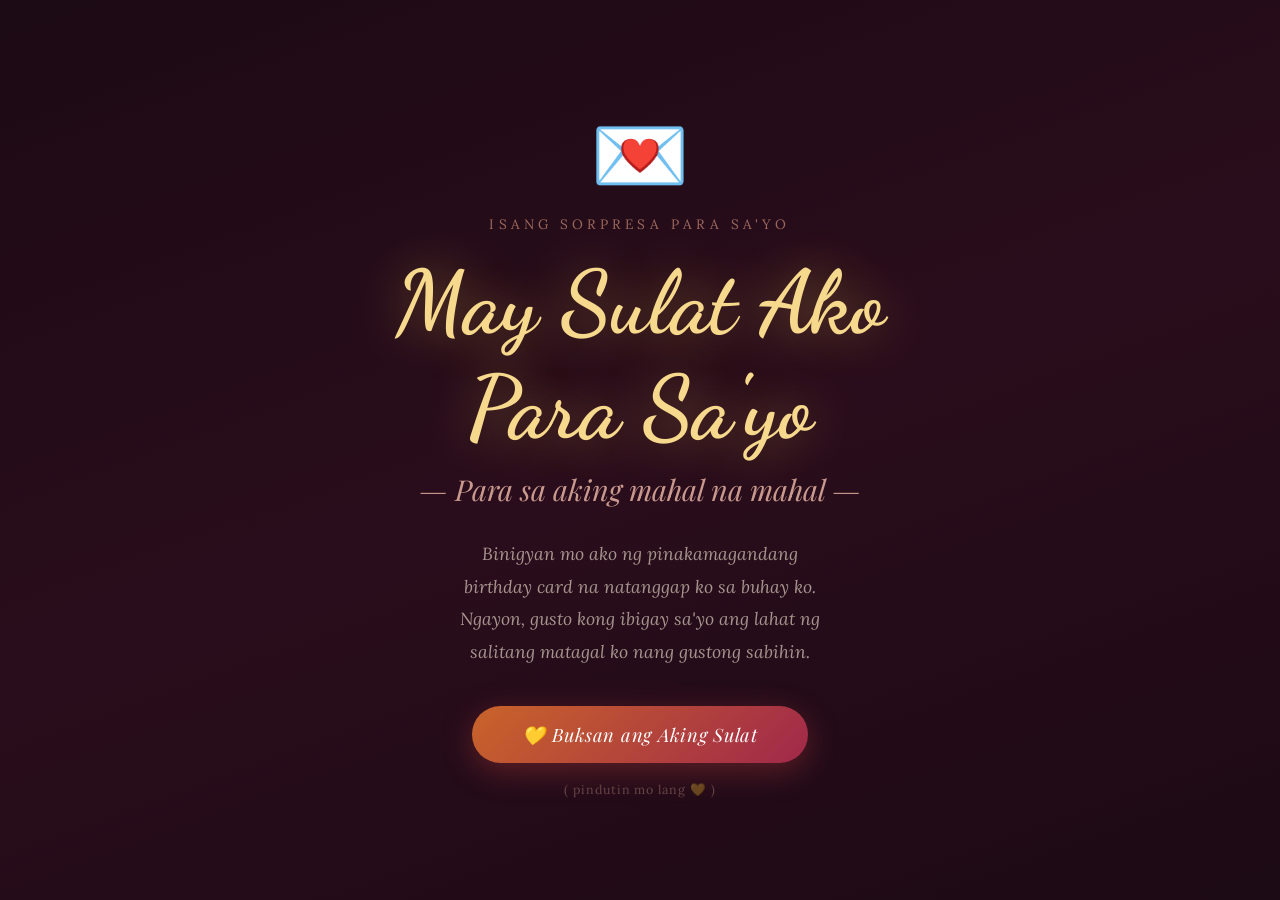
==== index.html @ 1a437c5a "Rename letter.html to index.html" ====
<!DOCTYPE html>
<html lang="en">
<head>
<meta charset="UTF-8">
<meta name="viewport" content="width=device-width, initial-scale=1.0">
<title>Para Sa'yo, Mahal Ko 💛</title>
<link href="https://fonts.googleapis.com/css2?family=Playfair+Display:ital,wght@0,400;0,700;1,400;1,600&family=Lora:ital,wght@0,400;0,500;1,400;1,500&family=Dancing+Script:wght@600;700&display=swap" rel="stylesheet">
<style>

* { margin: 0; padding: 0; box-sizing: border-box; }

body {
  min-height: 100vh;
  font-family: 'Lora', serif;
  background: #1c0a14;
  color: #2c1810;
  overflow-x: hidden;
}

/* ────────────────────────────
   FALLING PETALS (CSS only, simple)
──────────────────────────────*/
.petals {
  position: fixed;
  inset: 0;
  pointer-events: none;
  z-index: 0;
  overflow: hidden;
}
.petal {
  position: absolute;
  top: -20px;
  width: 10px;
  height: 14px;
  background: radial-gradient(ellipse, rgba(255,182,193,0.7), rgba(255,105,130,0.2));
  border-radius: 50% 0 50% 0;
  animation: fall linear infinite;
}
.petal:nth-child(1)  { left:5%;   animation-duration:8s;  animation-delay:0s;   width:8px;  height:11px; }
.petal:nth-child(2)  { left:12%;  animation-duration:11s; animation-delay:2s;   width:6px;  height:9px;  }
.petal:nth-child(3)  { left:22%;  animation-duration:9s;  animation-delay:0.5s; width:10px; height:13px; }
.petal:nth-child(4)  { left:33%;  animation-duration:13s; animation-delay:3s;   width:7px;  height:10px; }
.petal:nth-child(5)  { left:44%;  animation-duration:10s; animation-delay:1s;   }
.petal:nth-child(6)  { left:55%;  animation-duration:12s; animation-delay:4s;   width:9px;  height:12px; }
.petal:nth-child(7)  { left:65%;  animation-duration:8.5s;animation-delay:1.5s; width:6px;  height:8px;  }
.petal:nth-child(8)  { left:75%;  animation-duration:11s; animation-delay:0s;   }
.petal:nth-child(9)  { left:85%;  animation-duration:9.5s;animation-delay:2.5s; width:8px;  height:11px; }
.petal:nth-child(10) { left:93%;  animation-duration:14s; animation-delay:5s;   width:7px;  height:9px;  }
.petal:nth-child(11) { left:18%;  animation-duration:10s; animation-delay:6s;   }
.petal:nth-child(12) { left:50%;  animation-duration:12s; animation-delay:3.5s; }
.petal:nth-child(13) { left:70%;  animation-duration:9s;  animation-delay:7s;   width:6px;  height:9px;  }
.petal:nth-child(14) { left:38%;  animation-duration:15s; animation-delay:1s;   }
.petal:nth-child(15) { left:8%;   animation-duration:11s; animation-delay:8s;   }

@keyframes fall {
  0%   { transform: translateY(-20px) rotate(0deg)   translateX(0);   opacity: 0; }
  5%   { opacity: 0.9; }
  90%  { opacity: 0.6; }
  100% { transform: translateY(110vh) rotate(540deg) translateX(40px); opacity: 0; }
}

/* ────────────────────────────
   STARS BG
──────────────────────────────*/
.stars {
  position: fixed; inset: 0; z-index: 0;
  background:
    radial-gradient(ellipse at 20% 30%, rgba(120,40,70,0.45) 0%, transparent 55%),
    radial-gradient(ellipse at 80% 70%, rgba(60,20,50,0.4)  0%, transparent 50%),
    radial-gradient(ellipse at 50% 50%, rgba(28,10,20,1)    0%, transparent 100%);
}

/* ════════════════════════════
   WELCOME PAGE
═════════════════════════════*/
#welcome {
  position: fixed; inset: 0; z-index: 100;
  display: flex; flex-direction: column;
  align-items: center; justify-content: center;
  background: linear-gradient(160deg, #1c0a14 0%, #2a0d1c 50%, #1c0a14 100%);
  transition: opacity 0.9s ease, transform 0.9s ease;
  padding: 24px;
}
#welcome.gone {
  opacity: 0;
  transform: scale(1.06);
  pointer-events: none;
}

.welcome-emoji {
  font-size: clamp(3rem, 10vw, 5rem);
  animation: gentle-float 3s ease-in-out infinite;
  margin-bottom: 10px;
}
@keyframes gentle-float {
  0%, 100% { transform: translateY(0); }
  50%       { transform: translateY(-10px); }
}

.welcome-label {
  font-family: 'Lora', serif;
  font-size: clamp(0.7rem, 2vw, 0.85rem);
  letter-spacing: 0.3em;
  text-transform: uppercase;
  color: rgba(255, 182, 150, 0.55);
  margin-bottom: 18px;
  animation: fadeIn 1.5s 0.3s both;
}

.welcome-title {
  font-family: 'Dancing Script', cursive;
  font-size: clamp(2.8rem, 10vw, 5.5rem);
  color: #f7d98e;
  text-shadow: 0 0 50px rgba(240, 190, 80, 0.45);
  text-align: center;
  line-height: 1.2;
  animation: fadeIn 1.5s 0.5s both;
  margin-bottom: 8px;
}

.welcome-name {
  font-family: 'Playfair Display', serif;
  font-style: italic;
  font-size: clamp(1.1rem, 4vw, 1.8rem);
  color: rgba(255, 200, 180, 0.75);
  text-align: center;
  animation: fadeIn 1.5s 0.8s both;
  margin-bottom: 30px;
}

.welcome-msg {
  font-family: 'Lora', serif;
  font-size: clamp(0.95rem, 2.5vw, 1.1rem);
  color: rgba(253, 240, 220, 0.6);
  text-align: center;
  max-width: 380px;
  line-height: 1.85;
  animation: fadeIn 1.5s 1.1s both;
  margin-bottom: 38px;
  font-style: italic;
}

.open-btn {
  background: linear-gradient(135deg, #c9642a, #a0284a);
  border: none;
  border-radius: 50px;
  padding: 16px 50px;
  font-family: 'Playfair Display', serif;
  font-size: clamp(1rem, 3vw, 1.15rem);
  font-style: italic;
  color: #fff;
  cursor: pointer;
  letter-spacing: 0.04em;
  box-shadow: 0 8px 30px rgba(180, 60, 60, 0.4);
  animation: fadeIn 1.5s 1.4s both;
  transition: transform 0.2s, box-shadow 0.2s;
}
.open-btn:hover {
  transform: translateY(-3px) scale(1.03);
  box-shadow: 0 14px 40px rgba(180, 60, 60, 0.55);
}

.welcome-small {
  margin-top: 18px;
  font-family: 'Lora', serif;
  font-size: 0.78rem;
  color: rgba(255,200,180,0.3);
  letter-spacing: 0.08em;
  animation: fadeIn 1.5s 1.7s both;
}

/* ════════════════════════════
   MAIN LETTER PAGE
═════════════════════════════*/
#main {
  min-height: 100vh;
  position: relative;
  z-index: 10;
  display: none;
  flex-direction: column;
  align-items: center;
  padding: 50px 20px 80px;
  opacity: 0;
  animation: fadeIn 1.2s ease forwards;
}
#main.show {
  display: flex;
}
#main.visible {
  opacity: 1;
}

@keyframes fadeIn {
  from { opacity: 0; transform: translateY(16px); }
  to   { opacity: 1; transform: translateY(0); }
}

/* page header */
.page-header {
  text-align: center;
  margin-bottom: 44px;
  animation: fadeIn 1s 0.2s both;
}
.page-header .flowers {
  font-size: clamp(1.6rem, 5vw, 2.4rem);
  letter-spacing: 0.15em;
  display: block;
  margin-bottom: 10px;
  animation: gentle-float 4s ease-in-out infinite;
}
.page-header h1 {
  font-family: 'Dancing Script', cursive;
  font-size: clamp(2.4rem, 8vw, 4.2rem);
  color: #f7d98e;
  text-shadow: 0 0 30px rgba(240,190,80,0.4);
  line-height: 1.15;
  margin-bottom: 6px;
}
.page-header .sub {
  font-family: 'Lora', serif;
  font-style: italic;
  font-size: clamp(0.85rem, 2.5vw, 1rem);
  color: rgba(255,200,180,0.5);
  letter-spacing: 0.06em;
}

/* ── LETTER CARD ── */
.letter-card {
  background: #fdf8f0;
  max-width: 720px;
  width: 100%;
  border-radius: 4px;
  box-shadow:
    0 30px 80px rgba(0,0,0,0.6),
    0 4px 20px rgba(0,0,0,0.3),
    inset 0 0 0 1px rgba(201,151,43,0.15);
  position: relative;
  overflow: hidden;
  animation: fadeIn 1s 0.4s both;
}

/* lined paper effect */
.letter-card::before {
  content: '';
  position: absolute; inset: 0;
  background: repeating-linear-gradient(
    transparent 0px, transparent 33px,
    rgba(201, 151, 43, 0.09) 33px, rgba(201, 151, 43, 0.09) 34px
  );
  pointer-events: none;
  z-index: 0;
}

/* left margin red line */
.letter-card::after {
  content: '';
  position: absolute;
  top: 0; bottom: 0; left: 70px;
  width: 1px;
  background: rgba(180, 60, 60, 0.18);
  pointer-events: none;
  z-index: 0;
}

.letter-inner {
  position: relative;
  z-index: 1;
  padding: clamp(36px, 6vw, 56px) clamp(28px, 6vw, 60px);
}

/* ── LETTER TYPOGRAPHY ── */
.letter-date {
  text-align: right;
  font-style: italic;
  font-size: 0.88rem;
  color: rgba(92, 61, 46, 0.5);
  margin-bottom: 28px;
  letter-spacing: 0.04em;
}

.letter-to {
  font-family: 'Dancing Script', cursive;
  font-size: clamp(1.7rem, 5vw, 2.3rem);
  color: #a0284a;
  margin-bottom: 28px;
  line-height: 1.3;
}

.divider {
  display: flex;
  align-items: center;
  gap: 12px;
  margin: 0 0 28px;
  color: rgba(201,151,43,0.4);
  font-size: 1rem;
}
.divider::before, .divider::after {
  content: '';
  flex: 1;
  height: 1px;
  background: linear-gradient(90deg, transparent, rgba(201,151,43,0.3), transparent);
}

.letter-body {
  font-size: clamp(0.97rem, 2.2vw, 1.06rem);
  line-height: 2.05;
  color: #2c1810;
}

.letter-body p {
  margin-bottom: 22px;
  text-align: justify;
  text-indent: 2em;
}

.letter-body p.no-indent { text-indent: 0; }

/* Tagalog phrasing highlights */
.tag {
  color: #a0284a;
  font-style: italic;
}

/* English emphasis */
.em {
  color: #7a4a10;
  font-weight: 500;
}

/* center poem block */
.poem-block {
  text-indent: 0 !important;
  text-align: center !important;
  font-style: italic;
  color: #a0284a;
  font-size: clamp(1rem, 2.5vw, 1.12rem);
  line-height: 2.2;
  padding: 8px 0;
}

/* section break */
.section-break {
  text-align: center;
  margin: 28px 0 20px;
  font-size: 1.1rem;
  color: rgba(160, 40, 74, 0.45);
  letter-spacing: 0.4em;
}

.letter-closing {
  margin-top: 30px;
  font-family: 'Dancing Script', cursive;
  font-size: clamp(1.4rem, 4vw, 1.7rem);
  color: #a0284a;
  text-align: right;
}
.letter-name {
  font-family: 'Dancing Script', cursive;
  font-size: clamp(1.8rem, 5vw, 2.4rem);
  color: #c9972b;
  text-align: right;
  margin-top: 4px;
  text-shadow: 0 0 20px rgba(201,151,43,0.2);
}

/* ── FOOTER ── */
.page-footer {
  margin-top: 48px;
  text-align: center;
  animation: fadeIn 1s 0.8s both;
}
.page-footer .footer-hearts {
  font-size: 1.5rem;
  letter-spacing: 0.3em;
  display: block;
  margin-bottom: 10px;
  animation: gentle-float 4s 1s ease-in-out infinite;
}
.page-footer p {
  font-family: 'Lora', serif;
  font-style: italic;
  font-size: 0.88rem;
  color: rgba(255, 200, 180, 0.35);
  letter-spacing: 0.06em;
}

/* responsive */
@media (max-width: 520px) {
  .letter-card::after { display: none; }
  .letter-inner { padding: 28px 20px 30px; }
  .letter-body { font-size: 0.96rem; line-height: 1.95; }
  .letter-body p { text-indent: 1.5em; }
}

</style>
</head>
<body>

<!-- PETALS -->
<div class="petals">
  <div class="petal"></div><div class="petal"></div><div class="petal"></div>
  <div class="petal"></div><div class="petal"></div><div class="petal"></div>
  <div class="petal"></div><div class="petal"></div><div class="petal"></div>
  <div class="petal"></div><div class="petal"></div><div class="petal"></div>
  <div class="petal"></div><div class="petal"></div><div class="petal"></div>
</div>

<div class="stars"></div>

<!-- ══════════════════════════════
     WELCOME / SURPRISE PAGE
═══════════════════════════════ -->
<div id="welcome">
  <div class="welcome-emoji">💌</div>
  <p class="welcome-label">isang sorpresa para sa'yo</p>
  <h1 class="welcome-title">May Sulat Ako<br>Para Sa'yo</h1>
  <p class="welcome-name">— Para sa aking mahal na mahal —</p>
  <p class="welcome-msg">
    Binigyan mo ako ng pinakamagandang birthday card na natanggap ko sa buhay ko.
    Ngayon, gusto kong ibigay sa'yo ang lahat ng salitang matagal ko nang gustong sabihin.
  </p>
  <button class="open-btn" onclick="openLetter()">💛 Buksan ang Aking Sulat</button>
  <p class="welcome-small">( pindutin mo lang 💛 )</p>
</div>

<!-- ══════════════════════════════
     MAIN LETTER PAGE
═══════════════════════════════ -->
<div id="main">

  <header class="page-header">
    <span class="flowers">🌸 💛 🌸</span>
    <h1>Para Sa Aking Puso</h1>
    <p class="sub">A Letter From the Deepest Part of Me</p>
  </header>

  <article class="letter-card">
    <div class="letter-inner">

      <p class="letter-date">Marso 15, 2026</p>

      <p class="letter-to">
        Sa aking pinaka-minamahal,<br>
        <span style="font-size:0.7em; color:#c96b7a;">My dearest love —</span>
      </p>

      <div class="divider">💛</div>

      <div class="letter-body">

        <p class="no-indent">
          Hindi ko alam kung saan magsisimula — kasi may mga damdamin na sobrang laki para sa mga salita, at ang nararamdaman ko para sa'yo ay isa sa mga yon. Pero susubukan ko, kasi deserve mo ang bawat salitang kaya kong ibigay, at higit pa doon. <span class="tag">Deserve mo ang lahat.</span>
        </p>

        <p>
          Nung binigyan mo ako ng birthday card mo, natulala talaga ako. Hindi lang dahil sa mga salitang isinulat mo — kahit ang bawat salita mo ay umugma ng malalim sa puso ko — kundi dahil sa pagmamahal na nasa likod nun. <span class="em">Umupo ka, naisip mo ako, isinulat mo mula sa puso mo,</span> at binigyan mo ako ng isang bagay na iingatan ko habambuhay. Ang card na yon ay nanatili sa aking dibdib. <span class="tag">Dala-dala ko ito kahit saan.</span>
        </p>

        <p>
          Sinabi mo na ang oras ay mabilis talaga lumipas. At tama ka. Parang kahapon lang noong nagtataka pa ako kung may taong katulad mo ba talaga — isang taong mapagmalasakitin, maalalahanin, at tunay na totoo. Tapos narito ka na. <span class="tag">Narito na tayo.</span> At gusto kong malaman mo: <span class="em">ako ang pinakamapalad na tao na kilala ko, simply because I have you.</span>
        </p>

        <p>
          Ipinalala mo sa akin na nakarating na ako sa isang bagay na malaki — ang maging 18, ang pagsabak sa pagiging adulto, ang pagiging taong dapat akong maging. Naramdaman ko ang bawat salitang yon. Pero ang hindi mo pa alam ay ito: <span class="em">ang pinakamalaking milestone ng aking buong buhay ay ikaw.</span> Ang pagmamahal sa'yo. Ang pagmahal mo sa akin. Iyon ang nagbibigay ng kahulugan sa lahat ng iba pa. <span class="tag">Iyan ang bagay na ipinagmamalaki ko nang higit sa lahat.</span>
        </p>

        <p>
          Tinawag mo akong determined. Sinabi mong proud ka sa akin — na may ipagmamalaki. At halos umiyak ako sa pagbabasa nun — dahil lahat ng gusto ko, tuwing gising ako sa umaga, ay maging isang taong karapat-dapat sa iyong pagmamalaki. <span class="tag">Hindi ko lagi nararamdamang matapang. Hindi ko lagi nararamdamang malakas.</span> Pero kapag tiningnan mo ako sa paraang tinitingan mo ako, kapag naniniwala ka sa akin sa paraang ginagawa mo — <span class="em">pakiramdam ko kaya kong maging kahit ano.</span> Pinapaniniwala mo ako sa sarili ko kapag nakalimutan ko nang gawin yon.
        </p>

        <p>
          Sinabi mo na bigyan ko ang sarili ko ng credit. <span class="tag">Kaya ngayon, bibigyan ko ang sarili ko ng credit para sa isang bagay nang higit sa lahat:</span> ang pagpili na mahalin ka. Ang pagpili na manatili. Ang pagpili na dumating, lumago, at bumuo ng isang bagay kasama ka. Yon ang pinakamatalinong desisyon na nagawa ko, at gagawin ko ulit yon sa bawat bersyon ng aking buhay — nang walang pag-aalangan.
        </p>

        <p>
          Sinabi mo na lumalago pa rin ako — mentally, physically, emotionally. At oo, lumalago nga ako. Pero <span class="em">kailangan mo malaman na karamihan ng paglago na yon ay may fingerprints mo.</span> Hinamon mo akong maging mas magaling nang hindi mo man sinusubukan. Ipinakita mo sa akin kung ano ang tunay na kindness. Kung ano ang consistency. Kung ano ang pagmamahal — ang tunay, matapat, malambot, at matatag na pagmamahal. <span class="tag">Bago ka, hindi ko alam na ganito pala ang pakiramdam ng ligtas.</span>
        </p>

        <p>
          Iniisip ko ang maliliit na bagay na ginagawa mo — lagi. <span class="tag">Kung paano mo napapansin ang mga bagay na hindi napapansin ng iba.</span> Kung paano mo tinatanong kung kumusta ako. Kung paano mo natatandaan ang mga detalyeng isang beses ko lang nabanggit at hindi na naulit. Kung paano ka nagbibigay ng napakarami sa sarili mo nang hindi hinihingi ang anuman kapalit. Ang mga bagay na yon ay hindi maliit sa akin. <span class="em">Lahat ng yon ay ang lahat.</span> Kaya naman mas nahuhulog ako sa'yo araw-araw, kahit na pakiramdam ko nahulog na ako nang gaano na ito kalalim.
        </p>

        <p>
          Gusto kong malaman mo kung gaano kahalaga ang card mo sa akin. <span class="tag">Ang paraan ng pagsulat mo — ang mga maliit na triangle sa taas, bawat linya puno ng puso mo —</span> ganon ikaw eh. Pinalala sa akin kung bakit kita pinili. Kung bakit ang pagpili sa'yo ang pinakamadali at pinakamagandang nagawa ko. May paraan kang gawing espesyal ang mga ordinaryong sandali. Yon ay bihirang regalo. <span class="em">Ikaw ay bihirang regalo.</span>
        </p>

        <div class="section-break">✦ ✦ ✦</div>

        <p class="no-indent">
          Sinabi mo na i-enjoy ko ang presente. Kaya ngayon, sa sandaling ito, <span class="tag">gusto kong i-enjoy ang ganito</span> — ang pakiramdam ng pagsulat sa'yo, ng pagbubuhos ng lahat ng aking pagkatao sa pahinang ito, alam na mababasa mo ito at baka ngumiti, baka maluha ng konti, at mararamdaman mong sigurado ang pagiging lubos, ganap, at walang hanggang minamahal.
        </p>

        <p>
          Gusto kong lumago kasama mo. Sa bawat season, bawat pagbabago, bawat bersyon ng kung sino pa tayo. <span class="em">Gusto kong maging ang taong nagdiriwang sa'yo</span> — hindi lang sa kaarawan, hindi lang sa malalaking araw, kundi sa bawat tahimik na Martes, sa bawat pagod na gabi, sa bawat sandali na pakiramdam mo mabigat ang mundo at kailangan mo ng isang taong magpapaalala sa'yo kung gaano ka kahanga-hanga. <span class="tag">Gusto kong maging ang taong yon para sa'yo. Gusto kong maging ang iyong constant.</span>
        </p>

        <p>
          Pinili mo ako. Sa lahat ng tao, pinili mo ako. At hindi ko yon basta-basta kinukuha. Hindi ko yon kalilimutan. <span class="em">Pinipili kita pabalik — sa lahat ng mayroon ako, sa lahat ng aking pagkatao, sa lahat ng aking patuloy pang pagiging.</span> <span class="tag">Araw-araw, pinipili kita ulit. At patuloy kitang pipiliin, habang pinapayagan mo ako.</span>
        </p>

        <div class="section-break">✦ ✦ ✦</div>

        <p class="poem-block">
          Mahal kita.<br>
          Mahal kita sa mga tahimik na sandali at sa mga maingay.<br>
          Mahal kita kapag madali ang lahat at kapag mahirap ang lahat.<br>
          Mahal kita kapag masaya ka at kapag nalalaglag ka.<br>
          Mahal kita sa bawat bersyon ng kung sino ka,<br>
          at sa bawat bersyon ng kung sino ka pa.<br>
          <span style="color:#c9972b; font-style:normal; font-weight:500;">Mahal kita — nang buo, nang malaya, at magpakailanman.</span>
        </p>

        <div class="section-break">✦ ✦ ✦</div>

        <p>
          Salamat sa pagiging akin. Salamat sa card, sa mga salita, sa napakalaking puso mo. Salamat sa pagpili sa akin. <span class="em">Salamat sa pagmahal mo sa akin sa paraang ginagawa mo</span> — malambot, matapat, at may napakaraming pagmamalasakit. <span class="tag">Hindi ko deserve ang isang katulad mo.</span> Pero gagamitin ko ang bawat araw ng aking buhay para maging isang taong karapat-dapat.
        </p>

        <p>
          Hindi kailanman mailalarawan ng sulat na ito kung ano ang ibig sabihin mo sa akin. Walang sulat ang magagawa yon. Pero inaasahan ko na kapag nabasa mo ito, <span class="em">mararamdaman mo ng kahit maliit lang ang nararamdaman ko sa'yo araw-araw</span> — dahil kahit ang maliit na bahagi lang na yon ay mas maraming pagmamahal kaysa sa karamihan ng mga tao ang mahanap sa isang buhay.
        </p>

        <p class="no-indent" style="text-align:center; font-style:italic; color:#7a4a10;">
          Maligaya kang mamuhay sa bawat araw pagkatapos nito, mahal ko.<br>
          Bawat araw na nandito ako sa tabi mo ay isang araw na nagpapasalamat ako.<br>
          <span class="tag">Nandito ako. Ikaw ang akin. At labis-labis akong nagagalak na ganon.</span>
        </p>

        <p style="text-indent:0; text-align:center; font-size:1.4rem; margin-top:10px;">
          🌸 💛 🌸
        </p>

      </div><!-- end letter-body -->

      <div class="letter-closing">Magpakailanman at lagi para sa'yo,</div>
      <div class="letter-name">Ang iyong mahal 💛</div>

    </div>
  </article>

  <footer class="page-footer">
    <span class="footer-hearts">💛 🌸 💛</span>
    <p>Written with all the love I have — para sa'yo, lagi.</p>
  </footer>

</div><!-- end #main -->

<script>
function openLetter() {
  const welcome = document.getElementById('welcome');
  const main    = document.getElementById('main');

  welcome.classList.add('gone');

  setTimeout(() => {
    welcome.style.display = 'none';
    main.classList.add('show');
    // small delay then add visible for the fade-in animation
    setTimeout(() => main.classList.add('visible'), 30);
    window.scrollTo(0, 0);
  }, 900);
}
</script>

</body>
</html>
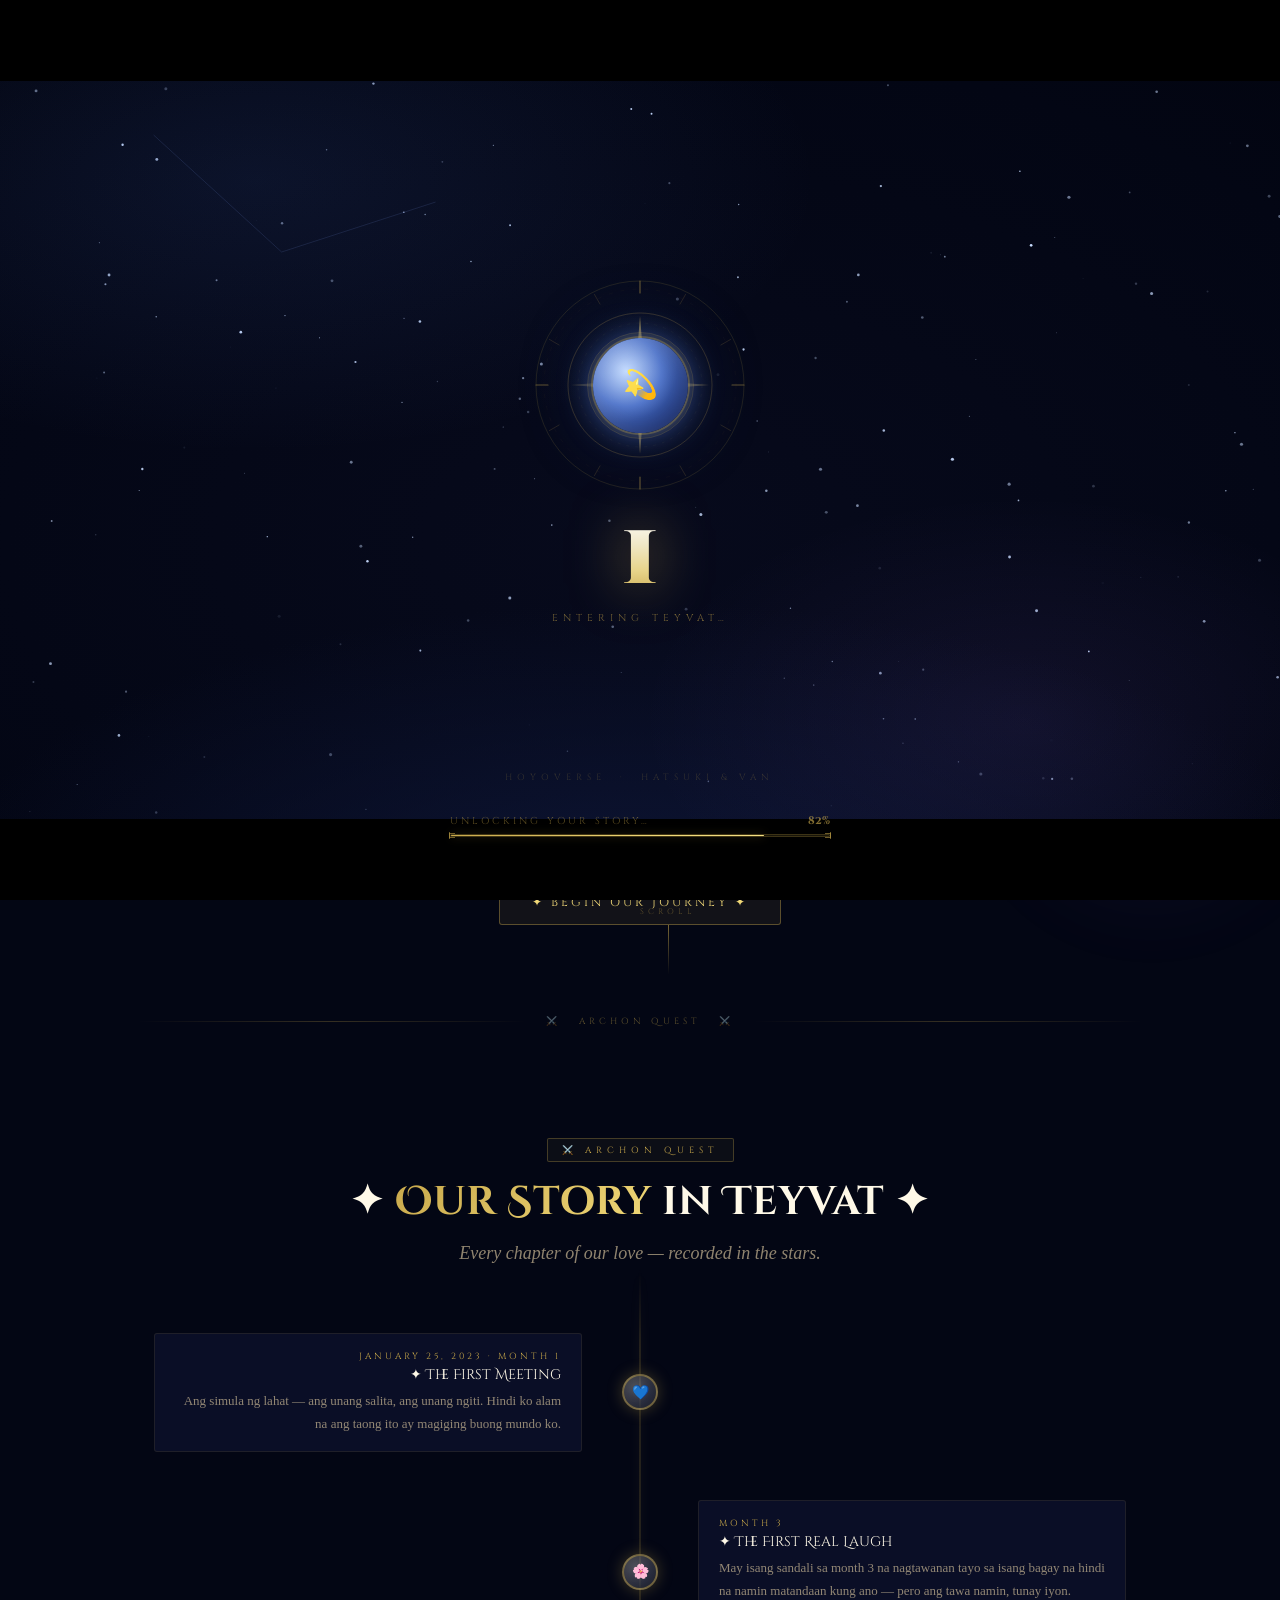
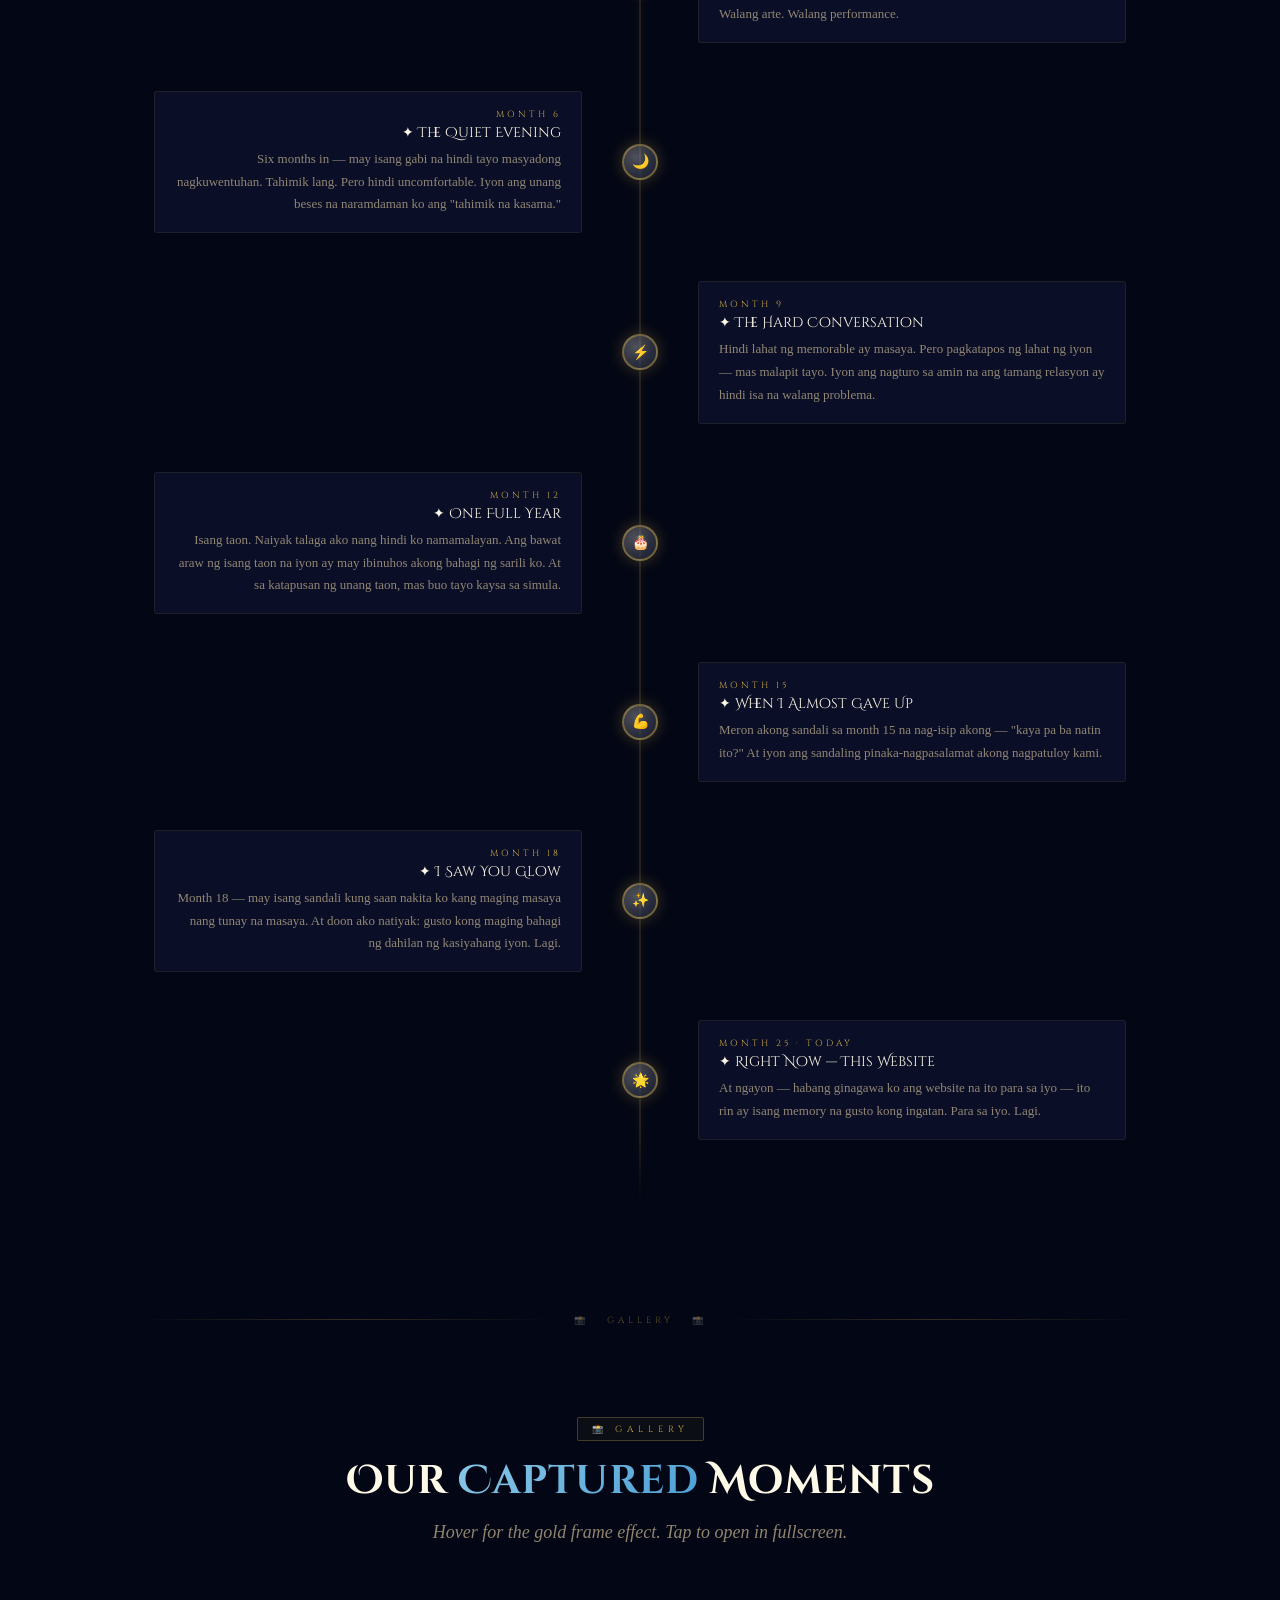
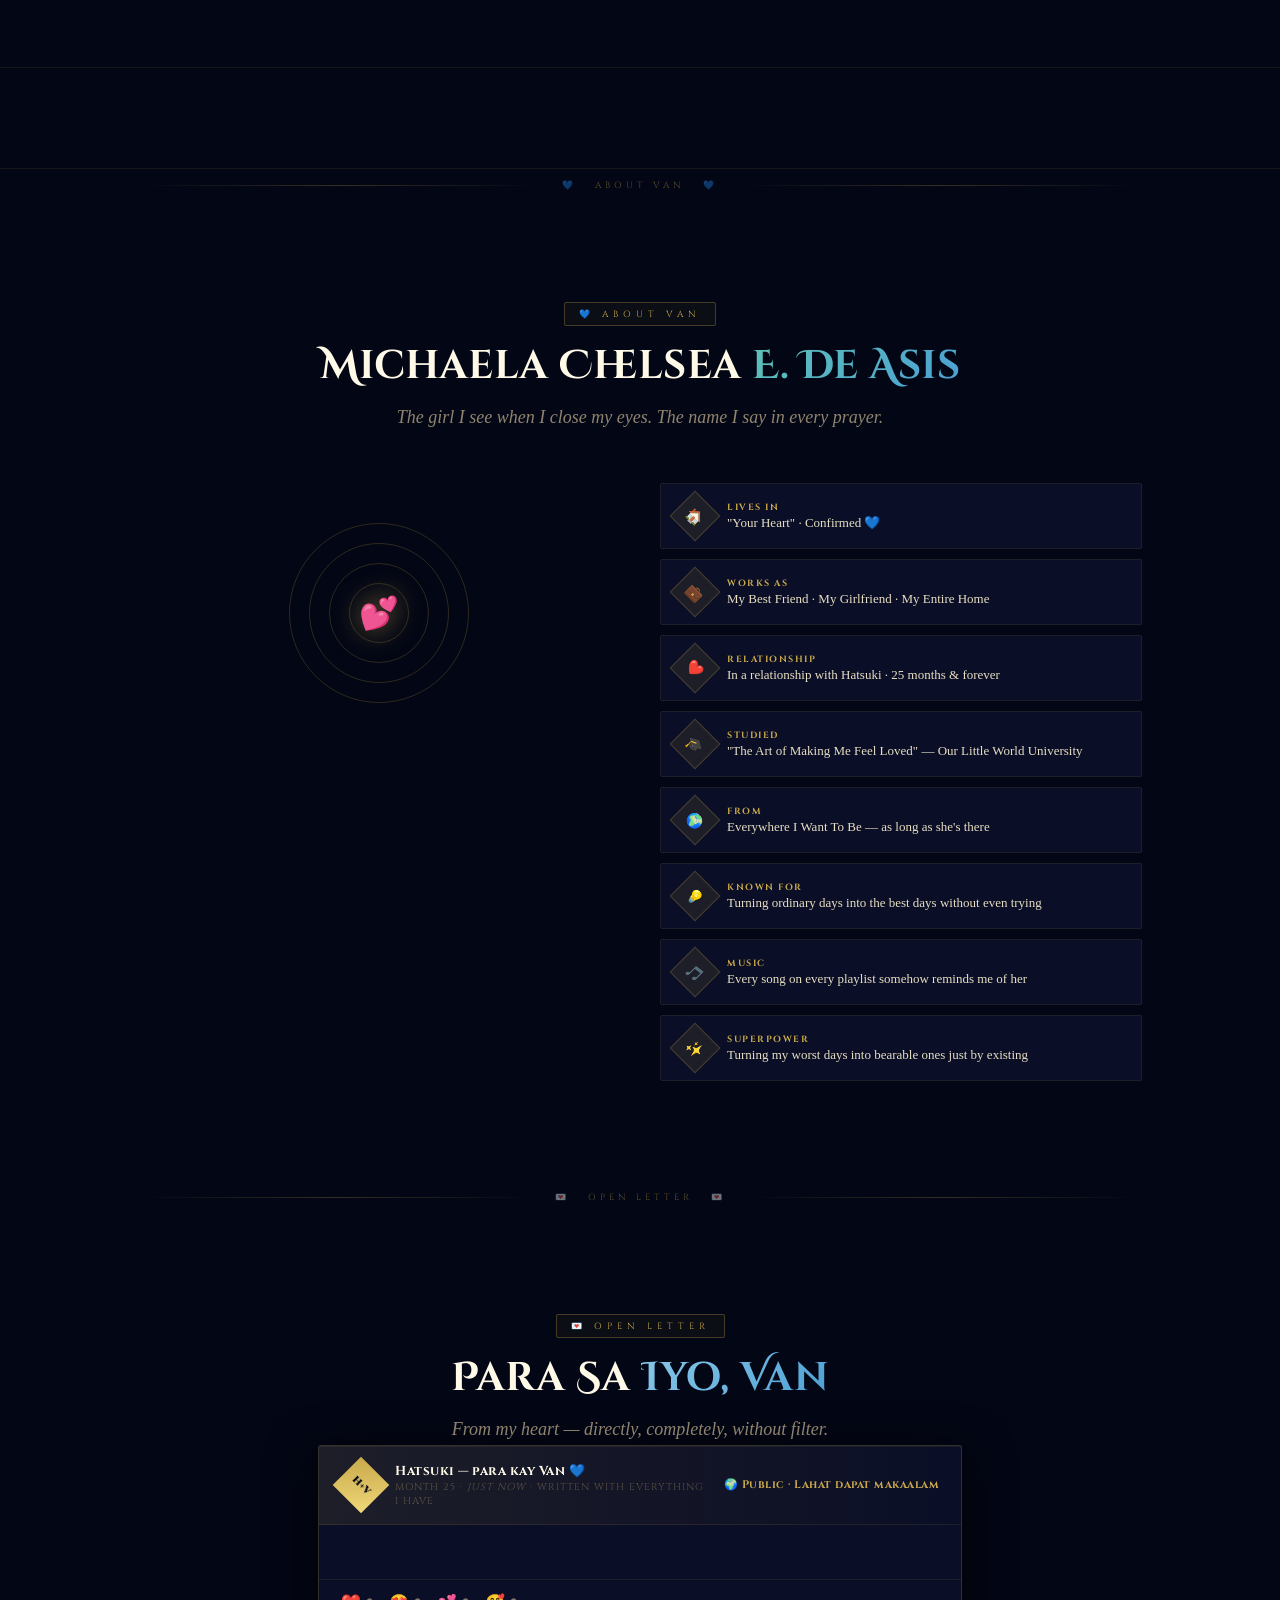
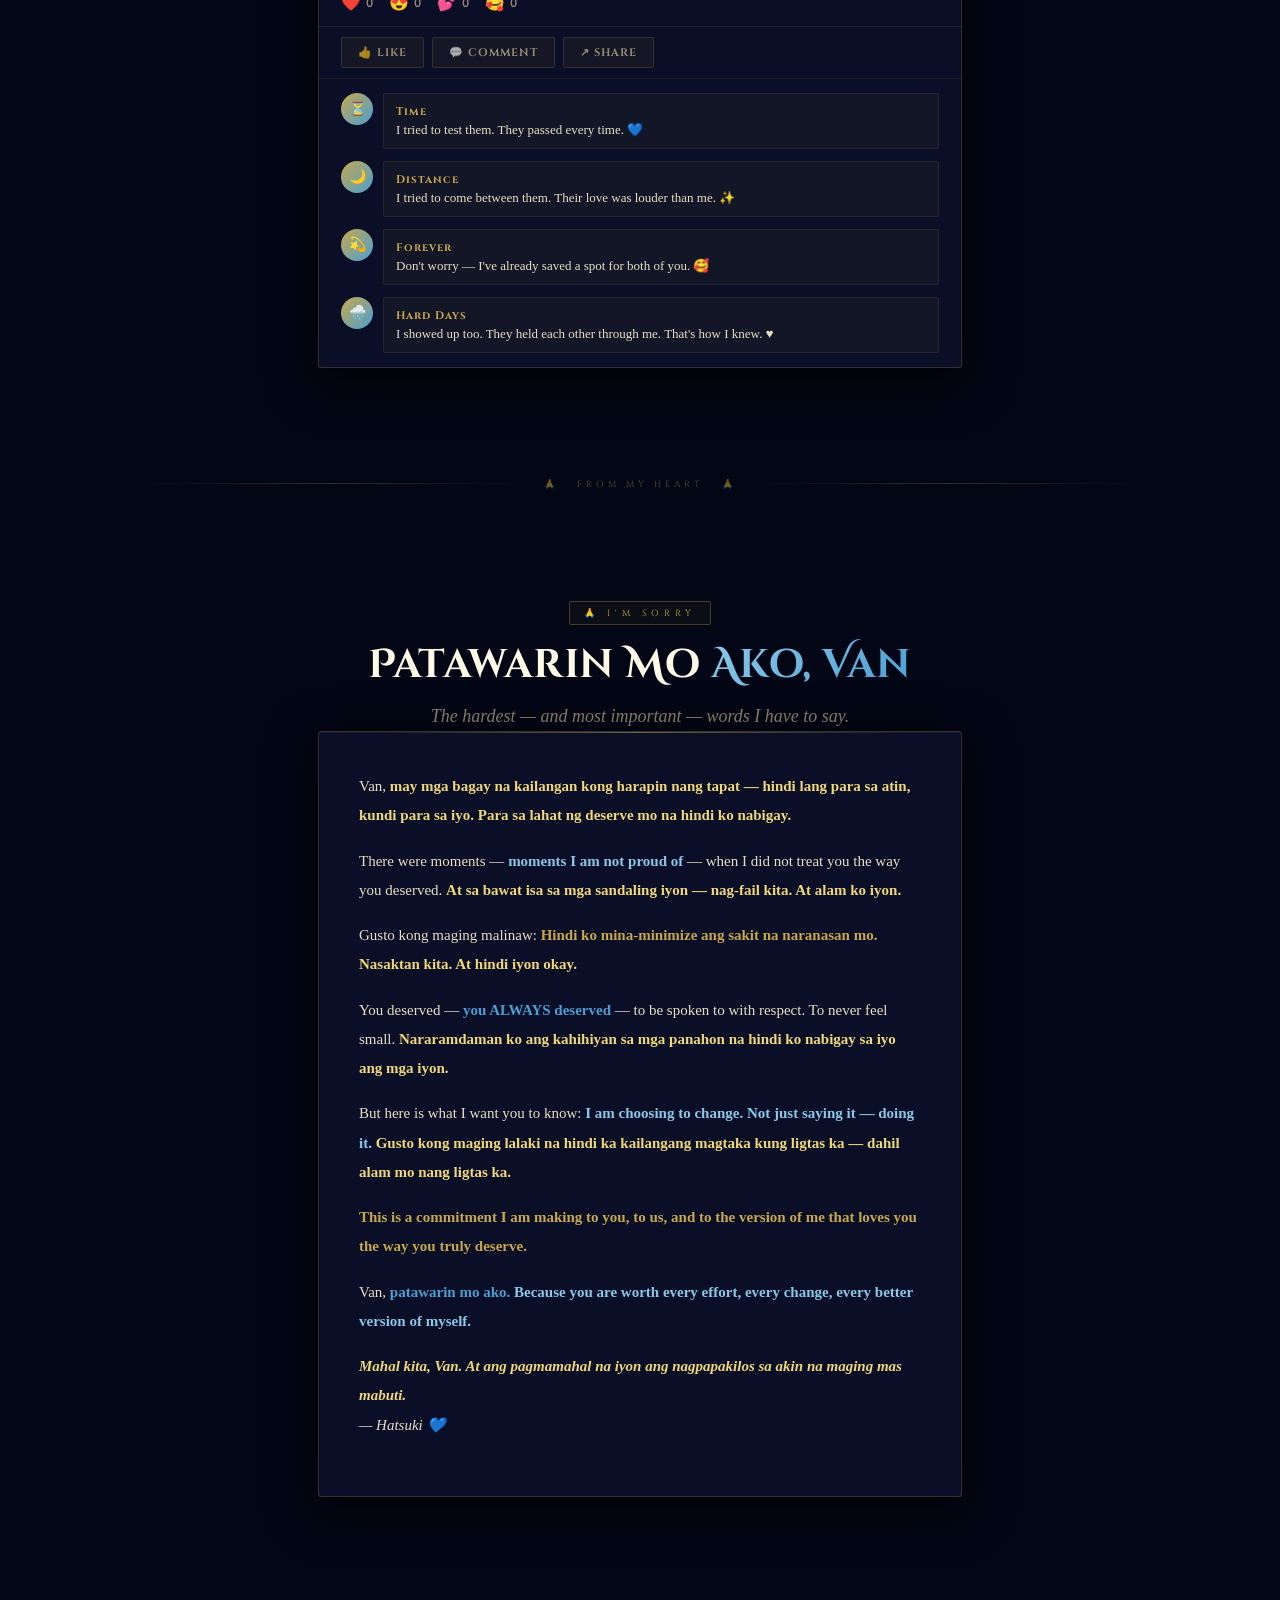
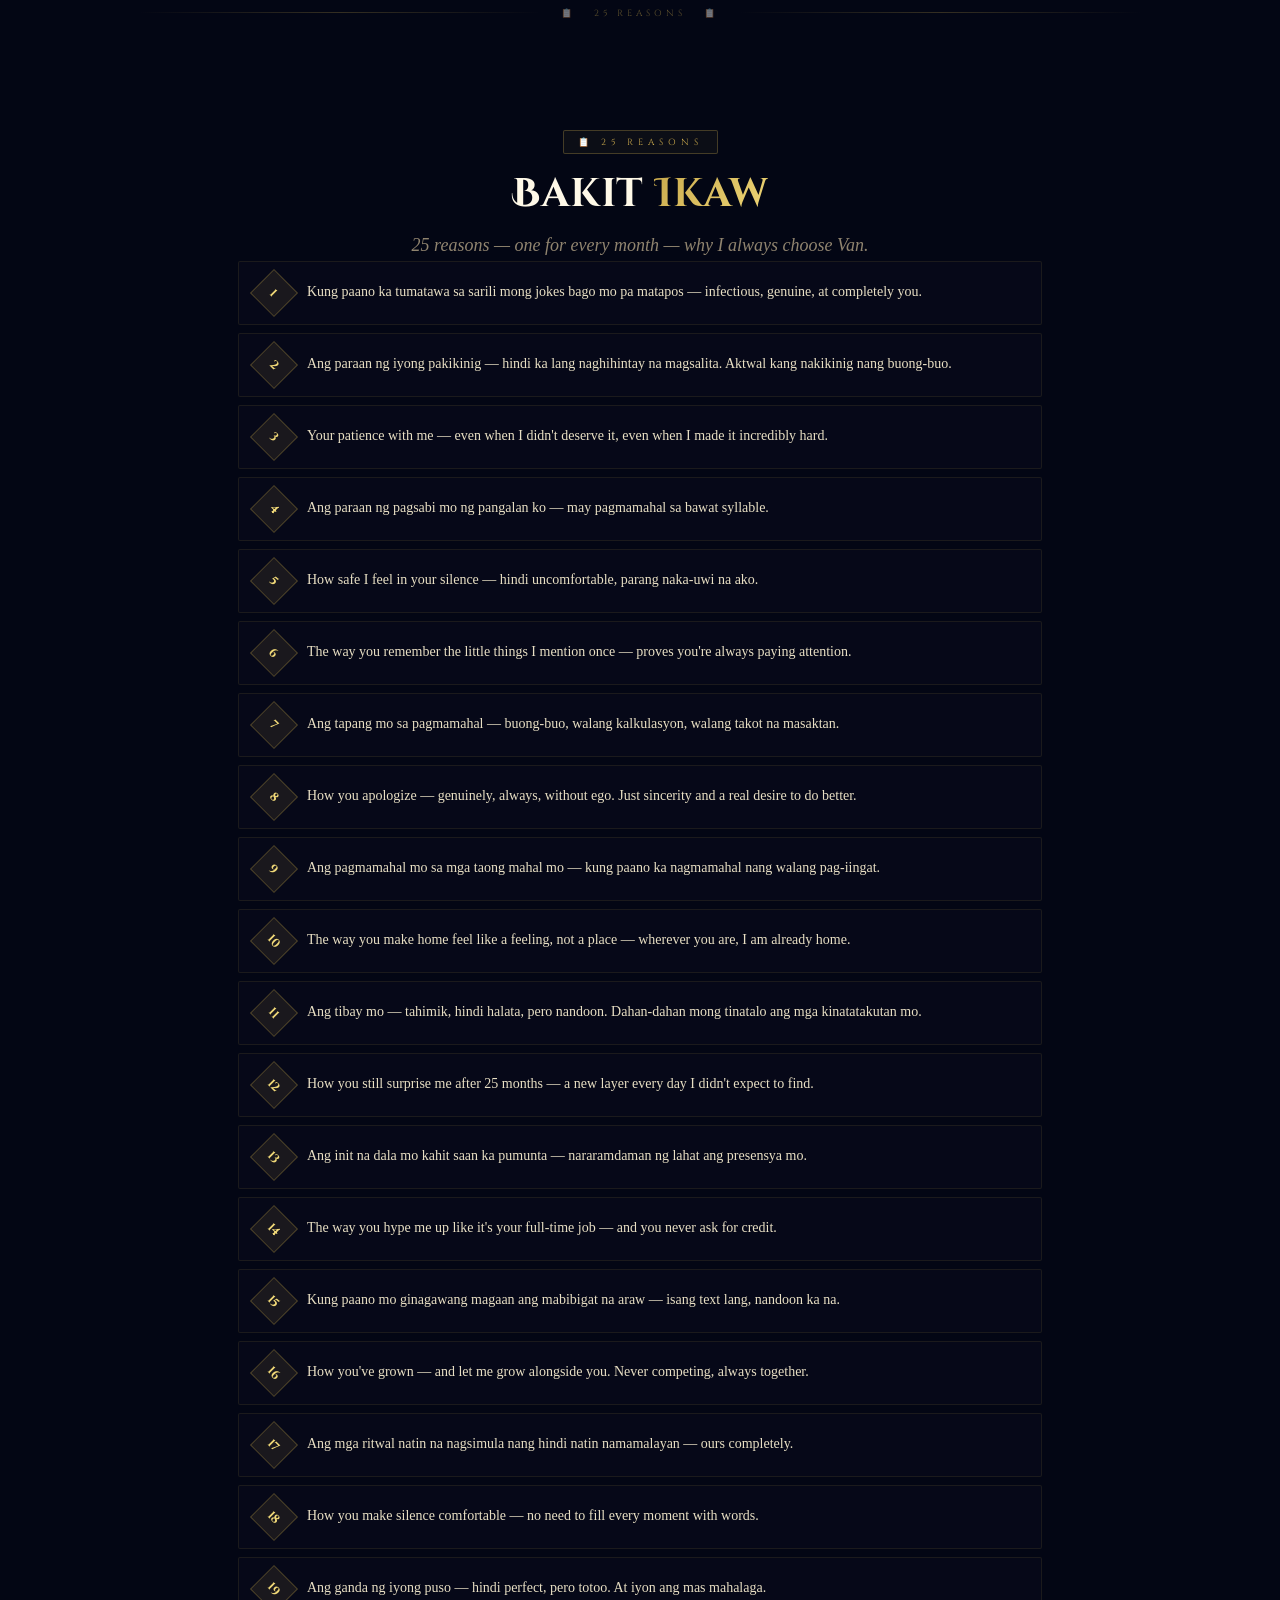
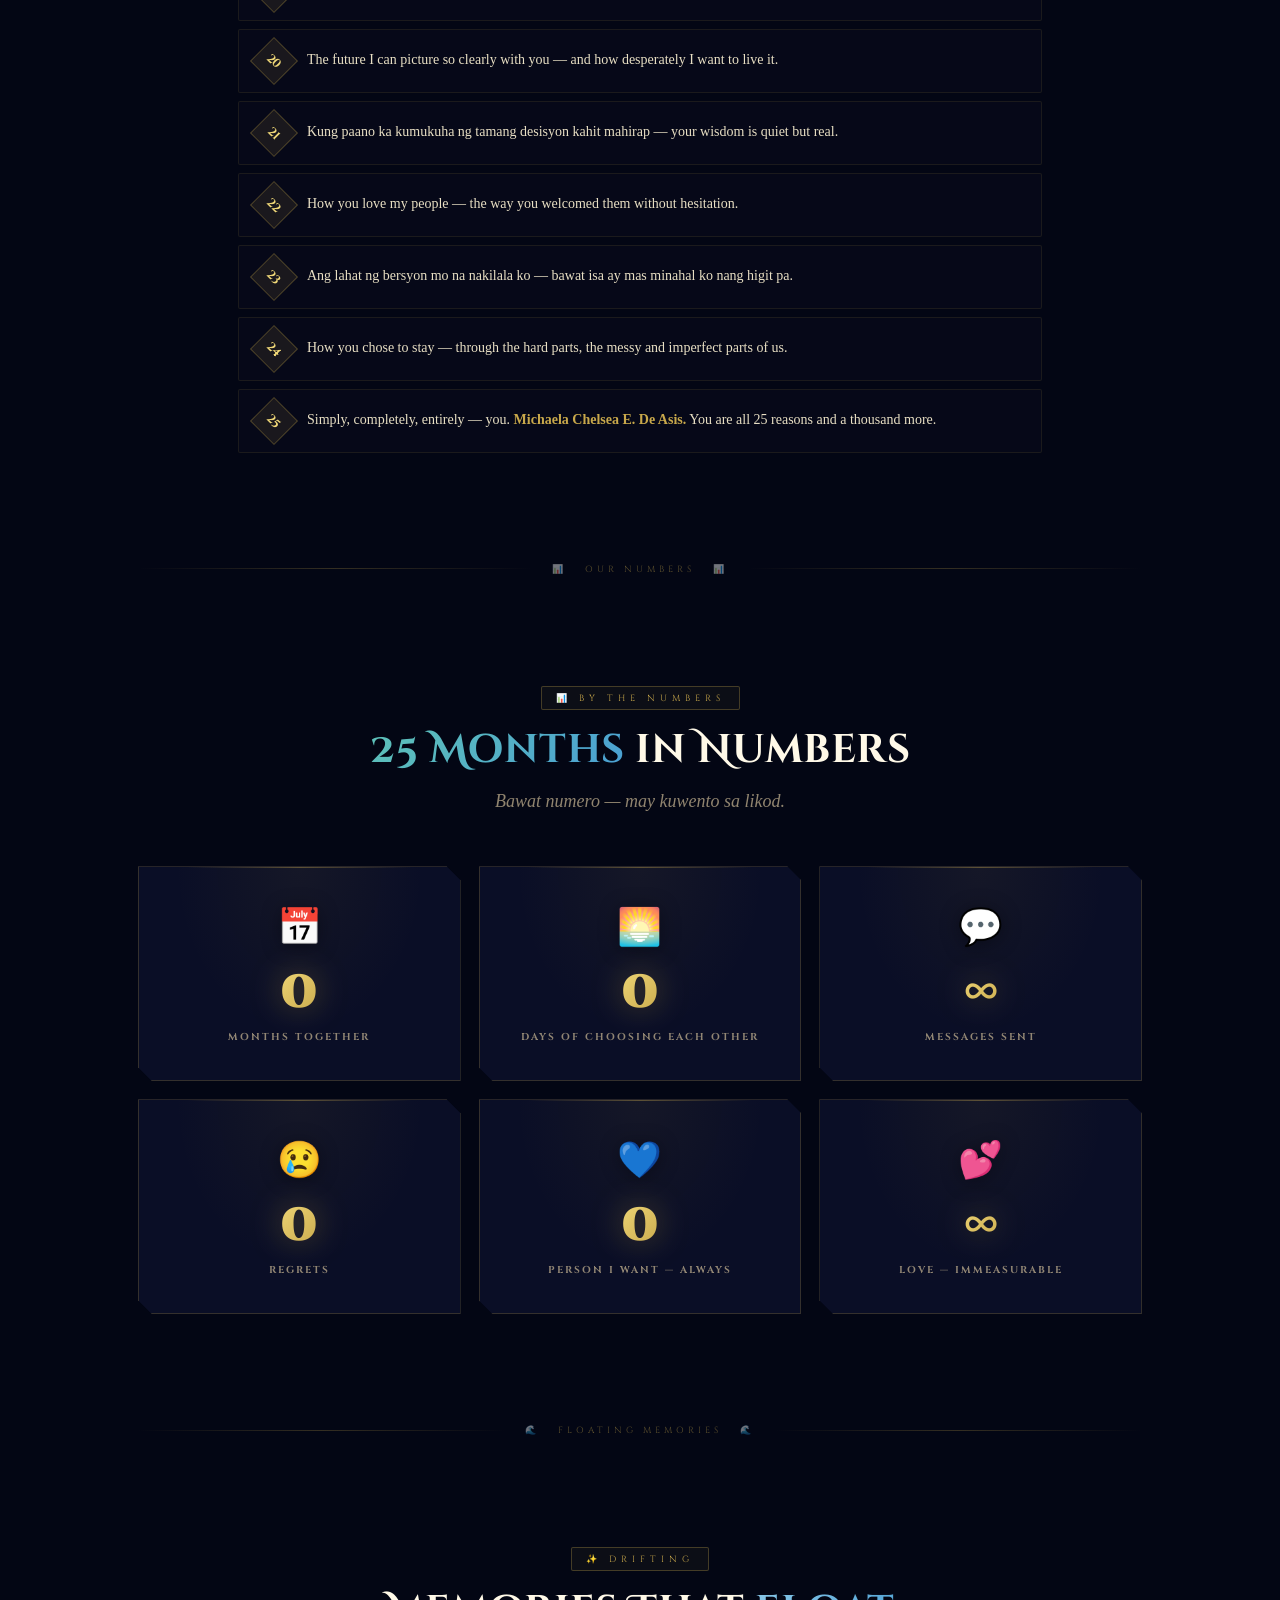
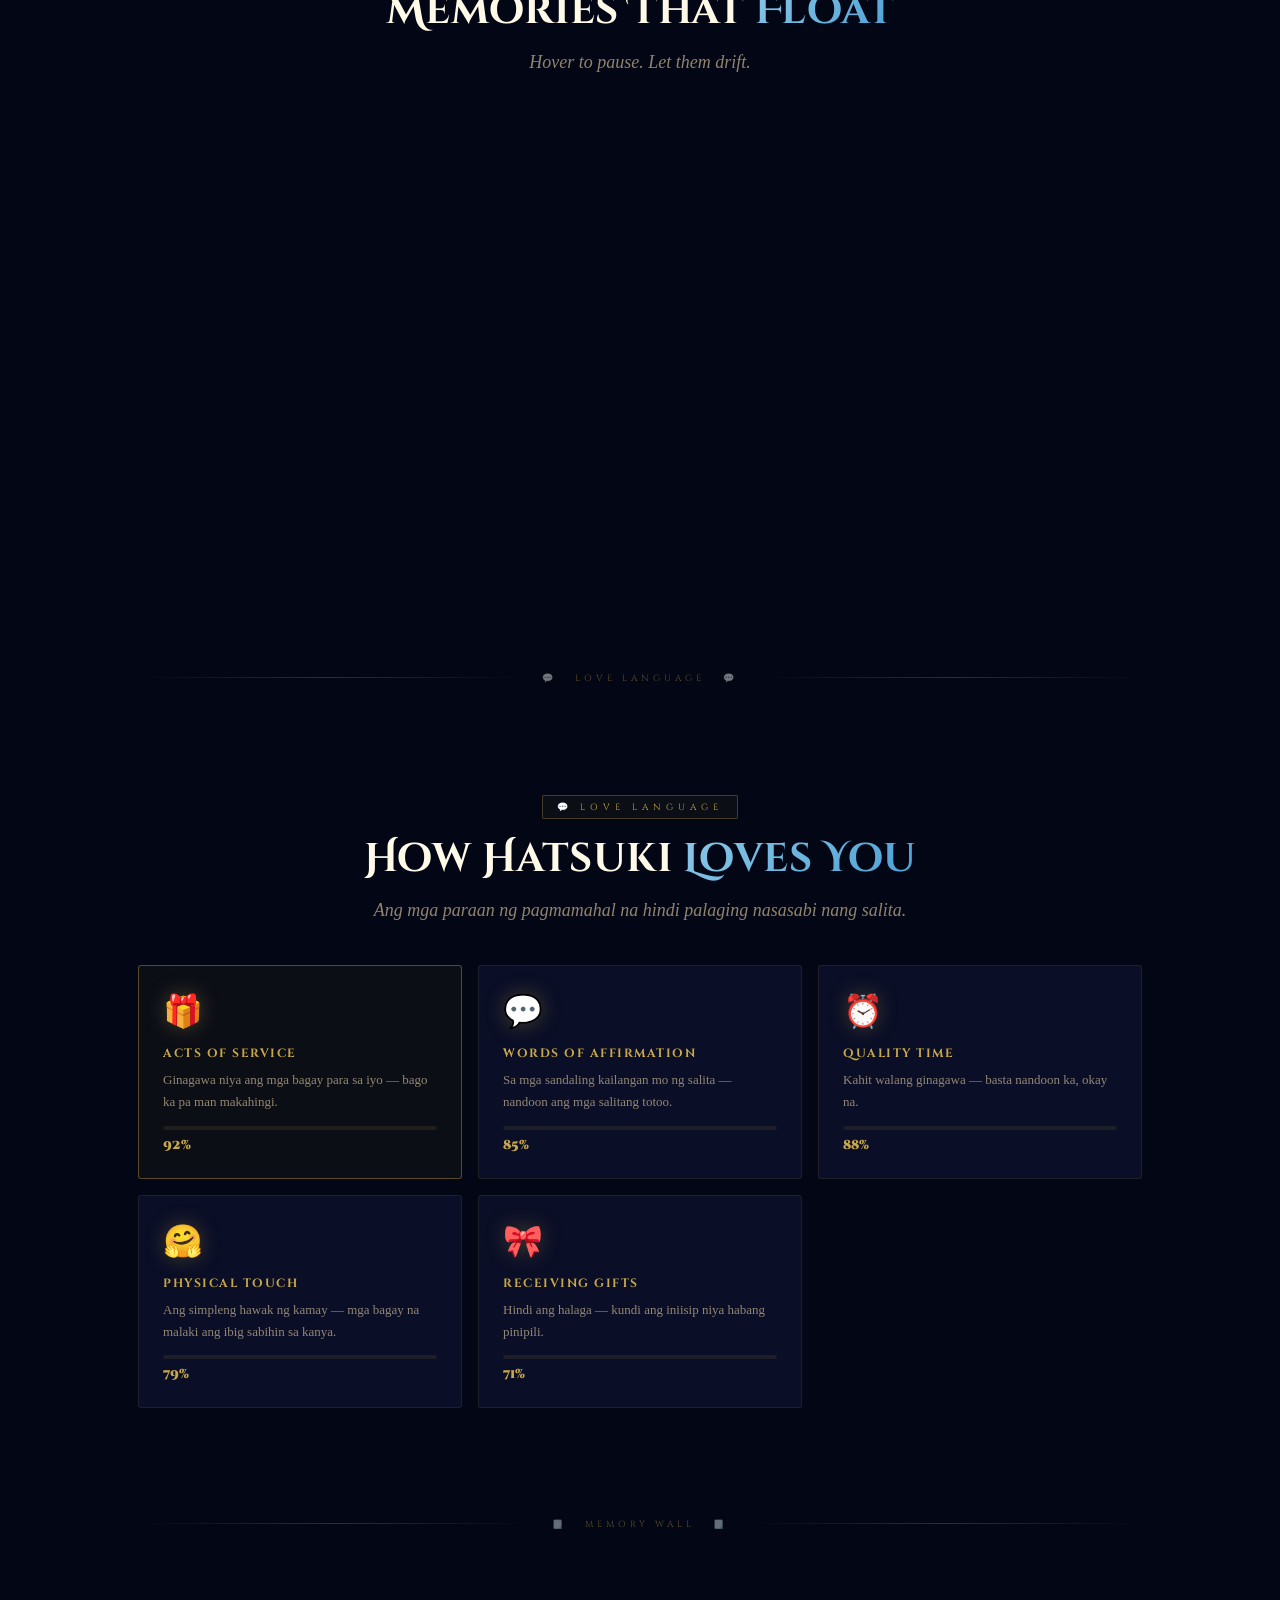
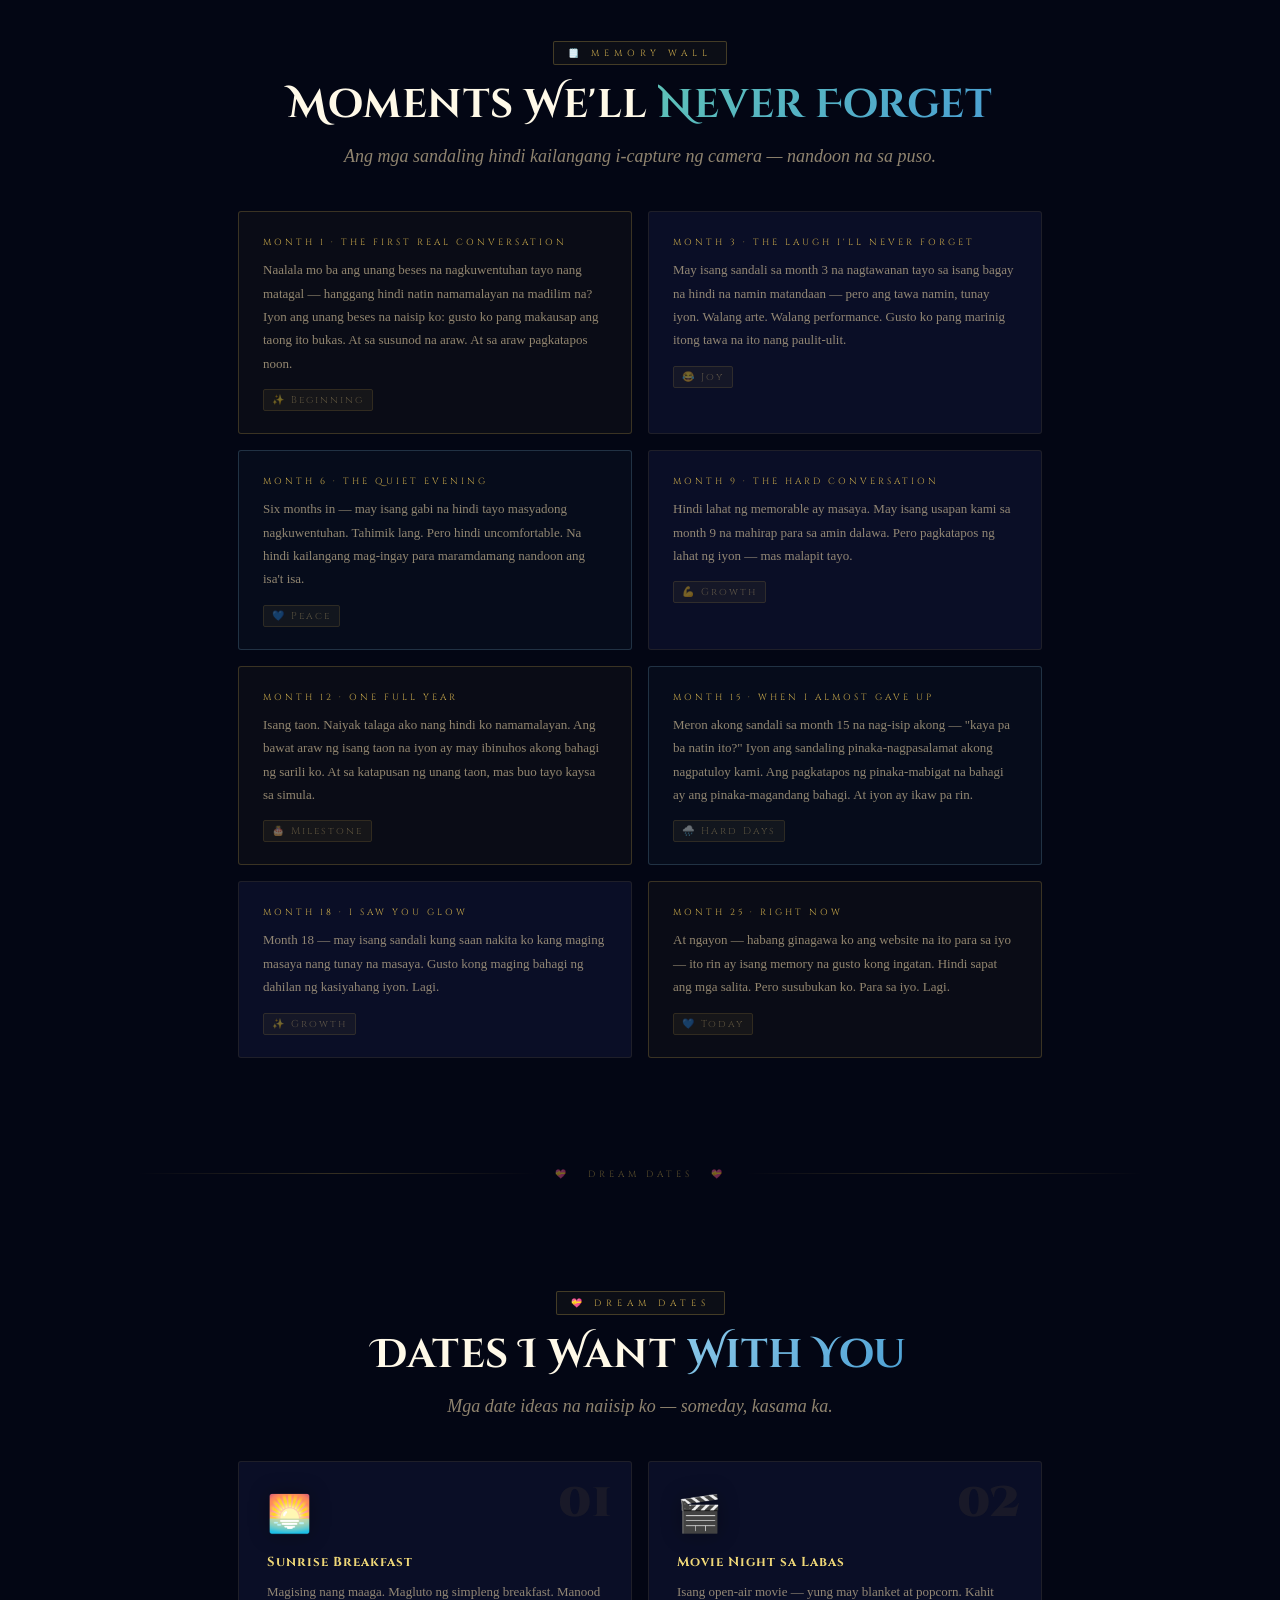
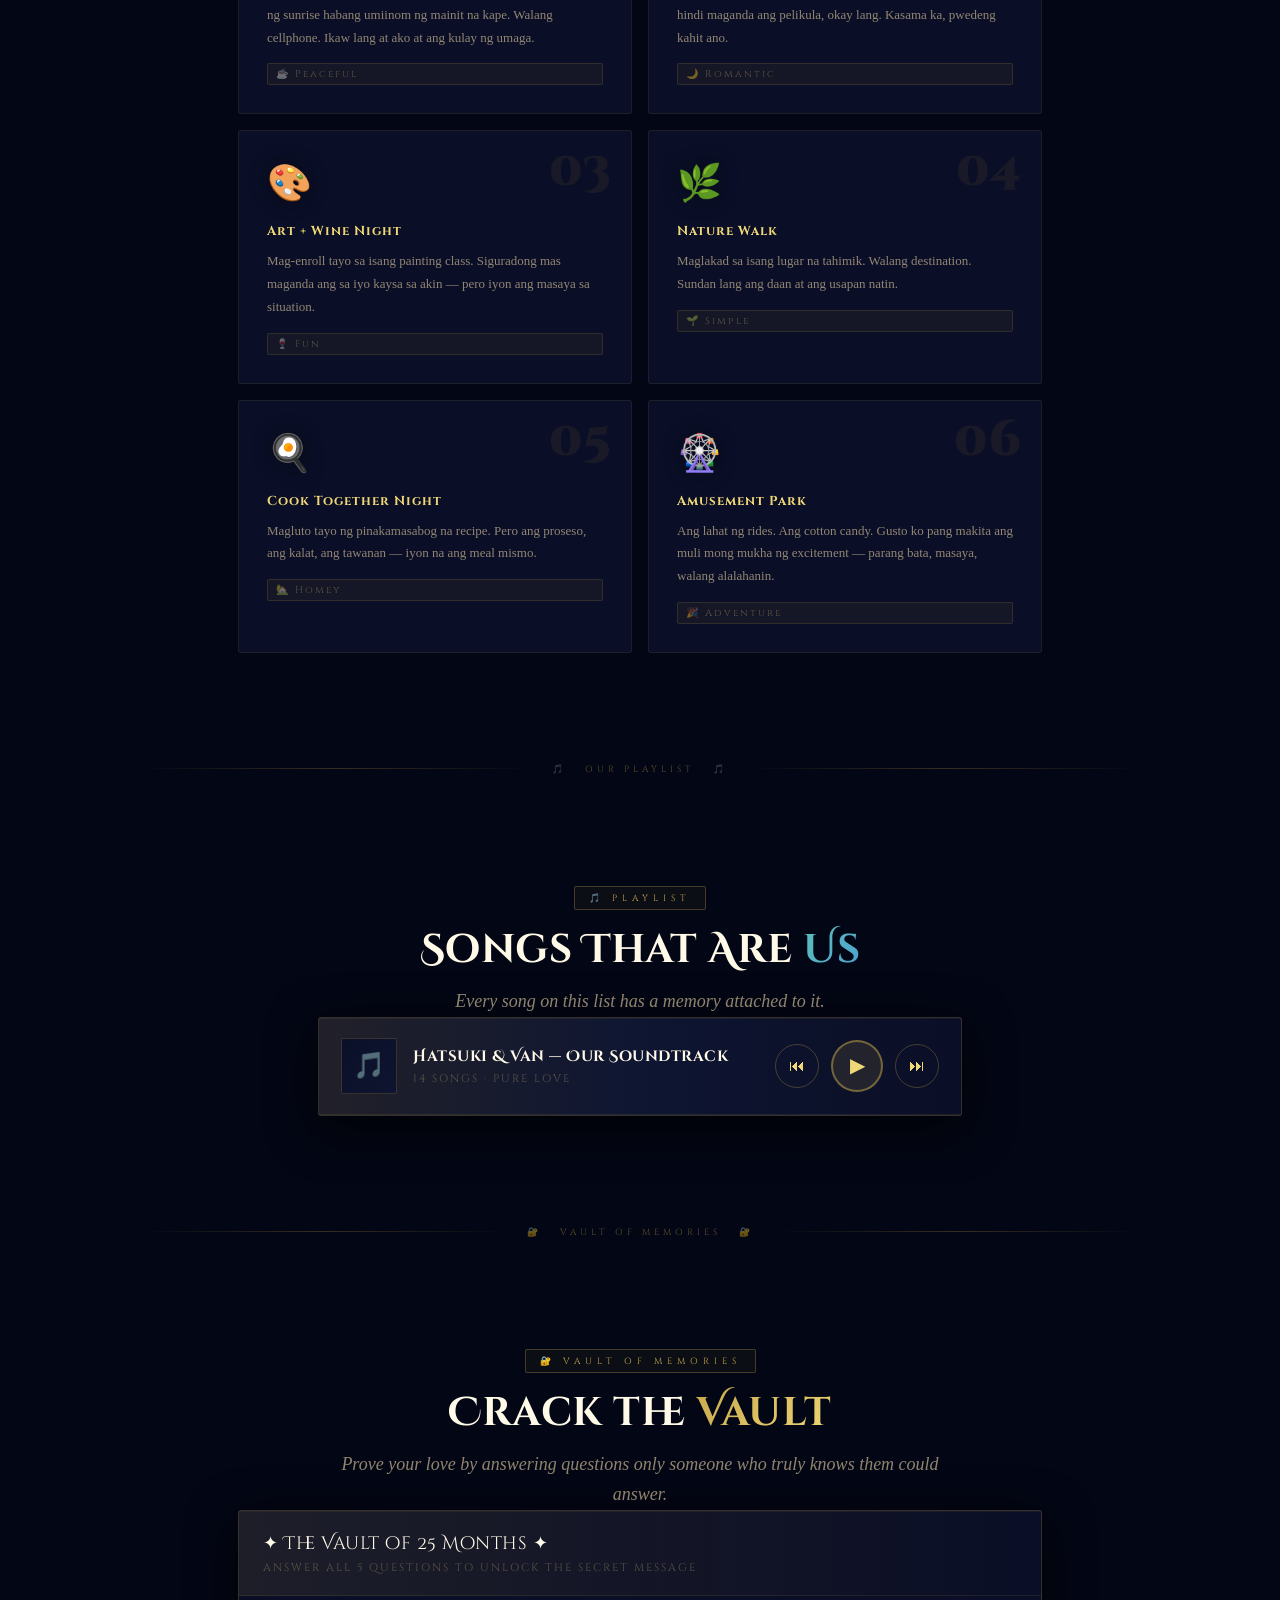
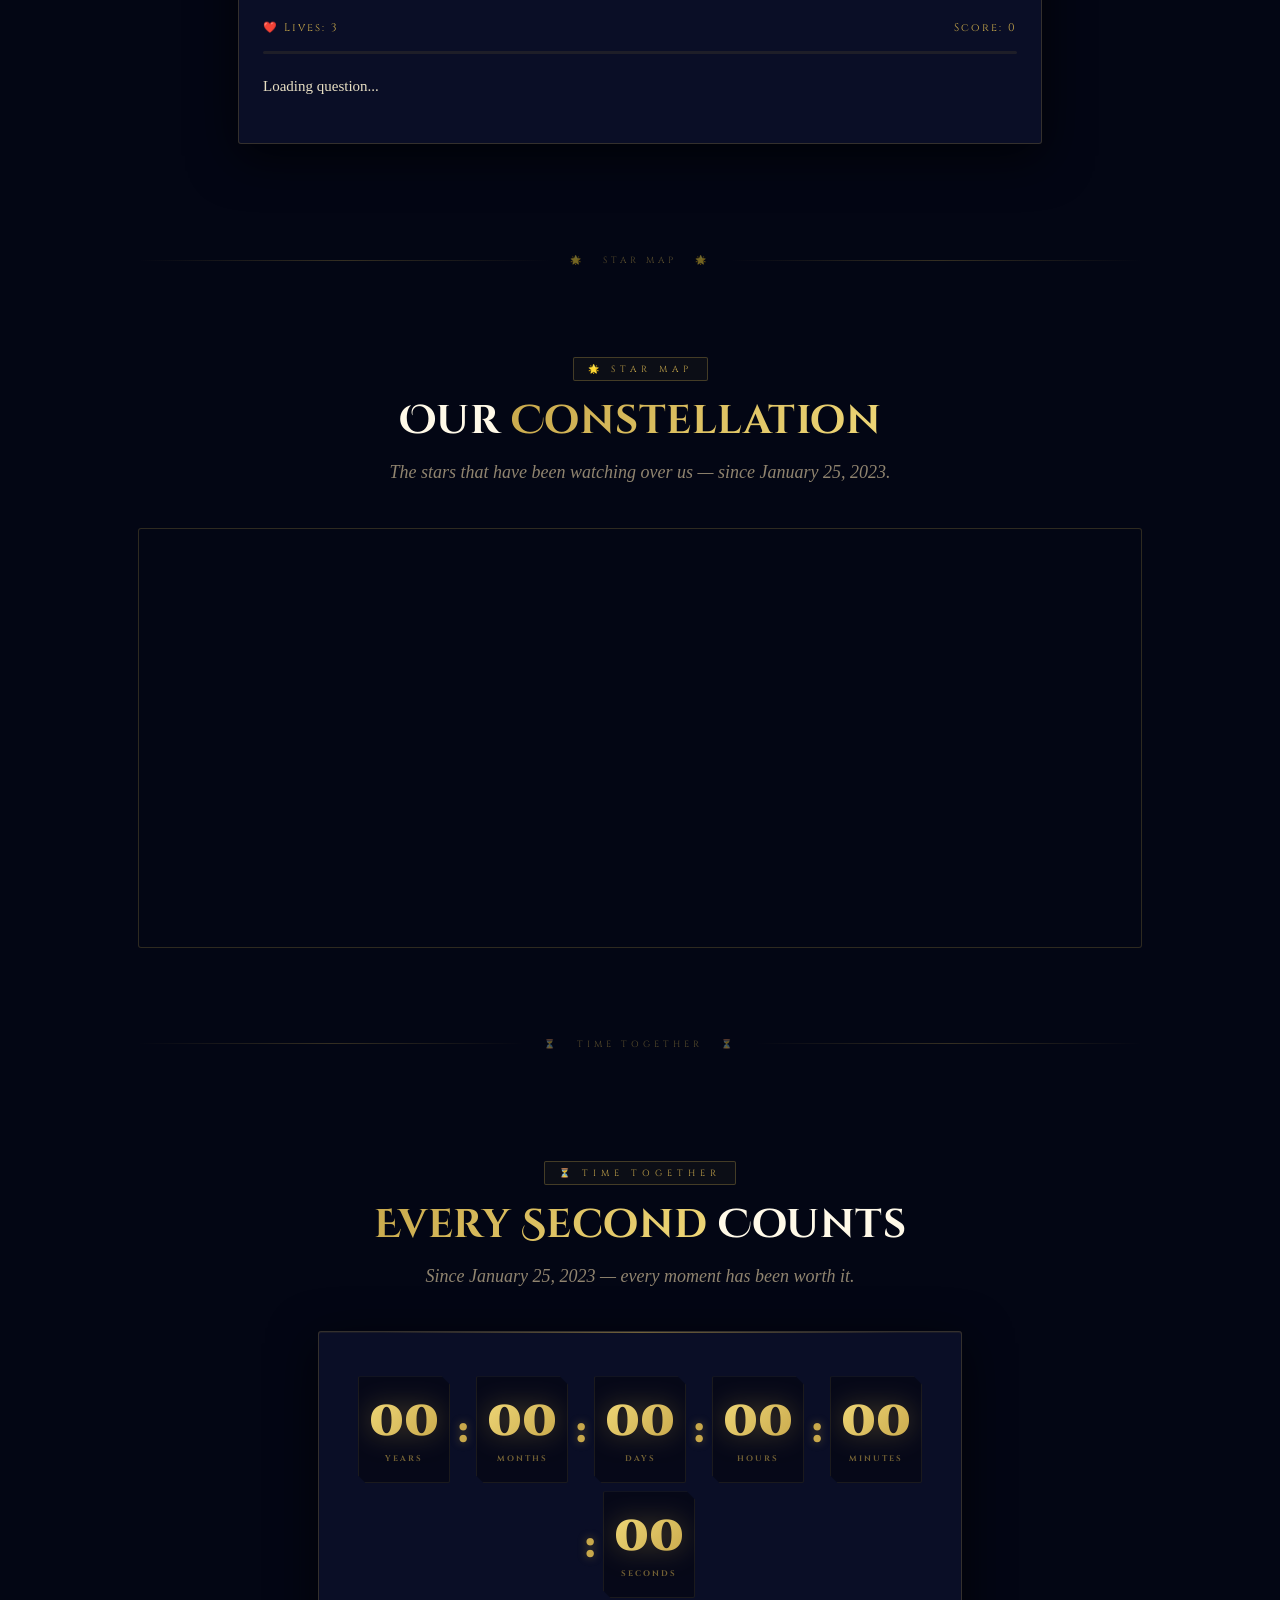
==== commit 08db7579: "Add files via upload" ====
--- a/index.html
+++ b/index.html
@@ -2,565 +2,782 @@
 <html lang="en">
 <head>
 <meta charset="UTF-8">
-<meta name="viewport" content="width=device-width, initial-scale=1.0">
-<title>Para Sa'yo, Mahal Ko 💛</title>
-<link href="https://fonts.googleapis.com/css2?family=Playfair+Display:ital,wght@0,400;0,700;1,400;1,600&family=Lora:ital,wght@0,400;0,500;1,400;1,500&family=Dancing+Script:wght@600;700&display=swap" rel="stylesheet">
-<style>
-
-* { margin: 0; padding: 0; box-sizing: border-box; }
-
-body {
-  min-height: 100vh;
-  font-family: 'Lora', serif;
-  background: #1c0a14;
-  color: #2c1810;
-  overflow-x: hidden;
-}
-
-/* ────────────────────────────
-   FALLING PETALS (CSS only, simple)
-──────────────────────────────*/
-.petals {
-  position: fixed;
-  inset: 0;
-  pointer-events: none;
-  z-index: 0;
-  overflow: hidden;
-}
-.petal {
-  position: absolute;
-  top: -20px;
-  width: 10px;
-  height: 14px;
-  background: radial-gradient(ellipse, rgba(255,182,193,0.7), rgba(255,105,130,0.2));
-  border-radius: 50% 0 50% 0;
-  animation: fall linear infinite;
-}
-.petal:nth-child(1)  { left:5%;   animation-duration:8s;  animation-delay:0s;   width:8px;  height:11px; }
-.petal:nth-child(2)  { left:12%;  animation-duration:11s; animation-delay:2s;   width:6px;  height:9px;  }
-.petal:nth-child(3)  { left:22%;  animation-duration:9s;  animation-delay:0.5s; width:10px; height:13px; }
-.petal:nth-child(4)  { left:33%;  animation-duration:13s; animation-delay:3s;   width:7px;  height:10px; }
-.petal:nth-child(5)  { left:44%;  animation-duration:10s; animation-delay:1s;   }
-.petal:nth-child(6)  { left:55%;  animation-duration:12s; animation-delay:4s;   width:9px;  height:12px; }
-.petal:nth-child(7)  { left:65%;  animation-duration:8.5s;animation-delay:1.5s; width:6px;  height:8px;  }
-.petal:nth-child(8)  { left:75%;  animation-duration:11s; animation-delay:0s;   }
-.petal:nth-child(9)  { left:85%;  animation-duration:9.5s;animation-delay:2.5s; width:8px;  height:11px; }
-.petal:nth-child(10) { left:93%;  animation-duration:14s; animation-delay:5s;   width:7px;  height:9px;  }
-.petal:nth-child(11) { left:18%;  animation-duration:10s; animation-delay:6s;   }
-.petal:nth-child(12) { left:50%;  animation-duration:12s; animation-delay:3.5s; }
-.petal:nth-child(13) { left:70%;  animation-duration:9s;  animation-delay:7s;   width:6px;  height:9px;  }
-.petal:nth-child(14) { left:38%;  animation-duration:15s; animation-delay:1s;   }
-.petal:nth-child(15) { left:8%;   animation-duration:11s; animation-delay:8s;   }
-
-@keyframes fall {
-  0%   { transform: translateY(-20px) rotate(0deg)   translateX(0);   opacity: 0; }
-  5%   { opacity: 0.9; }
-  90%  { opacity: 0.6; }
-  100% { transform: translateY(110vh) rotate(540deg) translateX(40px); opacity: 0; }
-}
-
-/* ────────────────────────────
-   STARS BG
-──────────────────────────────*/
-.stars {
-  position: fixed; inset: 0; z-index: 0;
-  background:
-    radial-gradient(ellipse at 20% 30%, rgba(120,40,70,0.45) 0%, transparent 55%),
-    radial-gradient(ellipse at 80% 70%, rgba(60,20,50,0.4)  0%, transparent 50%),
-    radial-gradient(ellipse at 50% 50%, rgba(28,10,20,1)    0%, transparent 100%);
-}
-
-/* ════════════════════════════
-   WELCOME PAGE
-═════════════════════════════*/
-#welcome {
-  position: fixed; inset: 0; z-index: 100;
-  display: flex; flex-direction: column;
-  align-items: center; justify-content: center;
-  background: linear-gradient(160deg, #1c0a14 0%, #2a0d1c 50%, #1c0a14 100%);
-  transition: opacity 0.9s ease, transform 0.9s ease;
-  padding: 24px;
-}
-#welcome.gone {
-  opacity: 0;
-  transform: scale(1.06);
-  pointer-events: none;
-}
-
-.welcome-emoji {
-  font-size: clamp(3rem, 10vw, 5rem);
-  animation: gentle-float 3s ease-in-out infinite;
-  margin-bottom: 10px;
-}
-@keyframes gentle-float {
-  0%, 100% { transform: translateY(0); }
-  50%       { transform: translateY(-10px); }
-}
-
-.welcome-label {
-  font-family: 'Lora', serif;
-  font-size: clamp(0.7rem, 2vw, 0.85rem);
-  letter-spacing: 0.3em;
-  text-transform: uppercase;
-  color: rgba(255, 182, 150, 0.55);
-  margin-bottom: 18px;
-  animation: fadeIn 1.5s 0.3s both;
-}
-
-.welcome-title {
-  font-family: 'Dancing Script', cursive;
-  font-size: clamp(2.8rem, 10vw, 5.5rem);
-  color: #f7d98e;
-  text-shadow: 0 0 50px rgba(240, 190, 80, 0.45);
-  text-align: center;
-  line-height: 1.2;
-  animation: fadeIn 1.5s 0.5s both;
-  margin-bottom: 8px;
-}
-
-.welcome-name {
-  font-family: 'Playfair Display', serif;
-  font-style: italic;
-  font-size: clamp(1.1rem, 4vw, 1.8rem);
-  color: rgba(255, 200, 180, 0.75);
-  text-align: center;
-  animation: fadeIn 1.5s 0.8s both;
-  margin-bottom: 30px;
-}
-
-.welcome-msg {
-  font-family: 'Lora', serif;
-  font-size: clamp(0.95rem, 2.5vw, 1.1rem);
-  color: rgba(253, 240, 220, 0.6);
-  text-align: center;
-  max-width: 380px;
-  line-height: 1.85;
-  animation: fadeIn 1.5s 1.1s both;
-  margin-bottom: 38px;
-  font-style: italic;
-}
-
-.open-btn {
-  background: linear-gradient(135deg, #c9642a, #a0284a);
-  border: none;
-  border-radius: 50px;
-  padding: 16px 50px;
-  font-family: 'Playfair Display', serif;
-  font-size: clamp(1rem, 3vw, 1.15rem);
-  font-style: italic;
-  color: #fff;
-  cursor: pointer;
-  letter-spacing: 0.04em;
-  box-shadow: 0 8px 30px rgba(180, 60, 60, 0.4);
-  animation: fadeIn 1.5s 1.4s both;
-  transition: transform 0.2s, box-shadow 0.2s;
-}
-.open-btn:hover {
-  transform: translateY(-3px) scale(1.03);
-  box-shadow: 0 14px 40px rgba(180, 60, 60, 0.55);
-}
-
-.welcome-small {
-  margin-top: 18px;
-  font-family: 'Lora', serif;
-  font-size: 0.78rem;
-  color: rgba(255,200,180,0.3);
-  letter-spacing: 0.08em;
-  animation: fadeIn 1.5s 1.7s both;
-}
-
-/* ════════════════════════════
-   MAIN LETTER PAGE
-═════════════════════════════*/
-#main {
-  min-height: 100vh;
-  position: relative;
-  z-index: 10;
-  display: none;
-  flex-direction: column;
-  align-items: center;
-  padding: 50px 20px 80px;
-  opacity: 0;
-  animation: fadeIn 1.2s ease forwards;
-}
-#main.show {
-  display: flex;
-}
-#main.visible {
-  opacity: 1;
-}
-
-@keyframes fadeIn {
-  from { opacity: 0; transform: translateY(16px); }
-  to   { opacity: 1; transform: translateY(0); }
-}
-
-/* page header */
-.page-header {
-  text-align: center;
-  margin-bottom: 44px;
-  animation: fadeIn 1s 0.2s both;
-}
-.page-header .flowers {
-  font-size: clamp(1.6rem, 5vw, 2.4rem);
-  letter-spacing: 0.15em;
-  display: block;
-  margin-bottom: 10px;
-  animation: gentle-float 4s ease-in-out infinite;
-}
-.page-header h1 {
-  font-family: 'Dancing Script', cursive;
-  font-size: clamp(2.4rem, 8vw, 4.2rem);
-  color: #f7d98e;
-  text-shadow: 0 0 30px rgba(240,190,80,0.4);
-  line-height: 1.15;
-  margin-bottom: 6px;
-}
-.page-header .sub {
-  font-family: 'Lora', serif;
-  font-style: italic;
-  font-size: clamp(0.85rem, 2.5vw, 1rem);
-  color: rgba(255,200,180,0.5);
-  letter-spacing: 0.06em;
-}
-
-/* ── LETTER CARD ── */
-.letter-card {
-  background: #fdf8f0;
-  max-width: 720px;
-  width: 100%;
-  border-radius: 4px;
-  box-shadow:
-    0 30px 80px rgba(0,0,0,0.6),
-    0 4px 20px rgba(0,0,0,0.3),
-    inset 0 0 0 1px rgba(201,151,43,0.15);
-  position: relative;
-  overflow: hidden;
-  animation: fadeIn 1s 0.4s both;
-}
-
-/* lined paper effect */
-.letter-card::before {
-  content: '';
-  position: absolute; inset: 0;
-  background: repeating-linear-gradient(
-    transparent 0px, transparent 33px,
-    rgba(201, 151, 43, 0.09) 33px, rgba(201, 151, 43, 0.09) 34px
-  );
-  pointer-events: none;
-  z-index: 0;
-}
-
-/* left margin red line */
-.letter-card::after {
-  content: '';
-  position: absolute;
-  top: 0; bottom: 0; left: 70px;
-  width: 1px;
-  background: rgba(180, 60, 60, 0.18);
-  pointer-events: none;
-  z-index: 0;
-}
-
-.letter-inner {
-  position: relative;
-  z-index: 1;
-  padding: clamp(36px, 6vw, 56px) clamp(28px, 6vw, 60px);
-}
-
-/* ── LETTER TYPOGRAPHY ── */
-.letter-date {
-  text-align: right;
-  font-style: italic;
-  font-size: 0.88rem;
-  color: rgba(92, 61, 46, 0.5);
-  margin-bottom: 28px;
-  letter-spacing: 0.04em;
-}
-
-.letter-to {
-  font-family: 'Dancing Script', cursive;
-  font-size: clamp(1.7rem, 5vw, 2.3rem);
-  color: #a0284a;
-  margin-bottom: 28px;
-  line-height: 1.3;
-}
-
-.divider {
-  display: flex;
-  align-items: center;
-  gap: 12px;
-  margin: 0 0 28px;
-  color: rgba(201,151,43,0.4);
-  font-size: 1rem;
-}
-.divider::before, .divider::after {
-  content: '';
-  flex: 1;
-  height: 1px;
-  background: linear-gradient(90deg, transparent, rgba(201,151,43,0.3), transparent);
-}
-
-.letter-body {
-  font-size: clamp(0.97rem, 2.2vw, 1.06rem);
-  line-height: 2.05;
-  color: #2c1810;
-}
-
-.letter-body p {
-  margin-bottom: 22px;
-  text-align: justify;
-  text-indent: 2em;
-}
-
-.letter-body p.no-indent { text-indent: 0; }
-
-/* Tagalog phrasing highlights */
-.tag {
-  color: #a0284a;
-  font-style: italic;
-}
-
-/* English emphasis */
-.em {
-  color: #7a4a10;
-  font-weight: 500;
-}
-
-/* center poem block */
-.poem-block {
-  text-indent: 0 !important;
-  text-align: center !important;
-  font-style: italic;
-  color: #a0284a;
-  font-size: clamp(1rem, 2.5vw, 1.12rem);
-  line-height: 2.2;
-  padding: 8px 0;
-}
-
-/* section break */
-.section-break {
-  text-align: center;
-  margin: 28px 0 20px;
-  font-size: 1.1rem;
-  color: rgba(160, 40, 74, 0.45);
-  letter-spacing: 0.4em;
-}
-
-.letter-closing {
-  margin-top: 30px;
-  font-family: 'Dancing Script', cursive;
-  font-size: clamp(1.4rem, 4vw, 1.7rem);
-  color: #a0284a;
-  text-align: right;
-}
-.letter-name {
-  font-family: 'Dancing Script', cursive;
-  font-size: clamp(1.8rem, 5vw, 2.4rem);
-  color: #c9972b;
-  text-align: right;
-  margin-top: 4px;
-  text-shadow: 0 0 20px rgba(201,151,43,0.2);
-}
-
-/* ── FOOTER ── */
-.page-footer {
-  margin-top: 48px;
-  text-align: center;
-  animation: fadeIn 1s 0.8s both;
-}
-.page-footer .footer-hearts {
-  font-size: 1.5rem;
-  letter-spacing: 0.3em;
-  display: block;
-  margin-bottom: 10px;
-  animation: gentle-float 4s 1s ease-in-out infinite;
-}
-.page-footer p {
-  font-family: 'Lora', serif;
-  font-style: italic;
-  font-size: 0.88rem;
-  color: rgba(255, 200, 180, 0.35);
-  letter-spacing: 0.06em;
-}
-
-/* responsive */
-@media (max-width: 520px) {
-  .letter-card::after { display: none; }
-  .letter-inner { padding: 28px 20px 30px; }
-  .letter-body { font-size: 0.96rem; line-height: 1.95; }
-  .letter-body p { text-indent: 1.5em; }
-}
-
-</style>
+<meta name="viewport" content="width=device-width, initial-scale=1.0, maximum-scale=1">
+<meta name="theme-color" content="#030614">
+<title>25 Months — Hatsuki &amp; Van ✦ A Teyvat Love Story</title>
+<link rel="preconnect" href="https://fonts.googleapis.com">
+<link href="https://fonts.googleapis.com/css2?family=Cinzel:wght@400;600;700;900&family=Cinzel+Decorative:wght@400;700;900&family=IM+Fell+English:ital@0;1&family=Cormorant+Garamond:ital,wght@0,300;0,400;0,600;1,300;1,400;1,600&family=Nunito:wght@300;400;600;700;800;900&display=swap" rel="stylesheet">
+<link rel="stylesheet" href="style.css">
+<!-- Load data files first so they're available when script.js runs -->
+<script src="images.js"></script>
+<script src="data.js"></script>
 </head>
 <body>
 
-<!-- PETALS -->
-<div class="petals">
-  <div class="petal"></div><div class="petal"></div><div class="petal"></div>
-  <div class="petal"></div><div class="petal"></div><div class="petal"></div>
-  <div class="petal"></div><div class="petal"></div><div class="petal"></div>
-  <div class="petal"></div><div class="petal"></div><div class="petal"></div>
-  <div class="petal"></div><div class="petal"></div><div class="petal"></div>
-</div>
-
-<div class="stars"></div>
-
-<!-- ══════════════════════════════
-     WELCOME / SURPRISE PAGE
-═══════════════════════════════ -->
-<div id="welcome">
-  <div class="welcome-emoji">💌</div>
-  <p class="welcome-label">isang sorpresa para sa'yo</p>
-  <h1 class="welcome-title">May Sulat Ako<br>Para Sa'yo</h1>
-  <p class="welcome-name">— Para sa aking mahal na mahal —</p>
-  <p class="welcome-msg">
-    Binigyan mo ako ng pinakamagandang birthday card na natanggap ko sa buhay ko.
-    Ngayon, gusto kong ibigay sa'yo ang lahat ng salitang matagal ko nang gustong sabihin.
-  </p>
-  <button class="open-btn" onclick="openLetter()">💛 Buksan ang Aking Sulat</button>
-  <p class="welcome-small">( pindutin mo lang 💛 )</p>
-</div>
-
-<!-- ══════════════════════════════
-     MAIN LETTER PAGE
-═══════════════════════════════ -->
-<div id="main">
-
-  <header class="page-header">
-    <span class="flowers">🌸 💛 🌸</span>
-    <h1>Para Sa Aking Puso</h1>
-    <p class="sub">A Letter From the Deepest Part of Me</p>
-  </header>
-
-  <article class="letter-card">
-    <div class="letter-inner">
-
-      <p class="letter-date">Marso 15, 2026</p>
-
-      <p class="letter-to">
-        Sa aking pinaka-minamahal,<br>
-        <span style="font-size:0.7em; color:#c96b7a;">My dearest love —</span>
-      </p>
-
-      <div class="divider">💛</div>
-
-      <div class="letter-body">
-
-        <p class="no-indent">
-          Hindi ko alam kung saan magsisimula — kasi may mga damdamin na sobrang laki para sa mga salita, at ang nararamdaman ko para sa'yo ay isa sa mga yon. Pero susubukan ko, kasi deserve mo ang bawat salitang kaya kong ibigay, at higit pa doon. <span class="tag">Deserve mo ang lahat.</span>
-        </p>
-
-        <p>
-          Nung binigyan mo ako ng birthday card mo, natulala talaga ako. Hindi lang dahil sa mga salitang isinulat mo — kahit ang bawat salita mo ay umugma ng malalim sa puso ko — kundi dahil sa pagmamahal na nasa likod nun. <span class="em">Umupo ka, naisip mo ako, isinulat mo mula sa puso mo,</span> at binigyan mo ako ng isang bagay na iingatan ko habambuhay. Ang card na yon ay nanatili sa aking dibdib. <span class="tag">Dala-dala ko ito kahit saan.</span>
-        </p>
-
-        <p>
-          Sinabi mo na ang oras ay mabilis talaga lumipas. At tama ka. Parang kahapon lang noong nagtataka pa ako kung may taong katulad mo ba talaga — isang taong mapagmalasakitin, maalalahanin, at tunay na totoo. Tapos narito ka na. <span class="tag">Narito na tayo.</span> At gusto kong malaman mo: <span class="em">ako ang pinakamapalad na tao na kilala ko, simply because I have you.</span>
-        </p>
-
-        <p>
-          Ipinalala mo sa akin na nakarating na ako sa isang bagay na malaki — ang maging 18, ang pagsabak sa pagiging adulto, ang pagiging taong dapat akong maging. Naramdaman ko ang bawat salitang yon. Pero ang hindi mo pa alam ay ito: <span class="em">ang pinakamalaking milestone ng aking buong buhay ay ikaw.</span> Ang pagmamahal sa'yo. Ang pagmahal mo sa akin. Iyon ang nagbibigay ng kahulugan sa lahat ng iba pa. <span class="tag">Iyan ang bagay na ipinagmamalaki ko nang higit sa lahat.</span>
-        </p>
-
-        <p>
-          Tinawag mo akong determined. Sinabi mong proud ka sa akin — na may ipagmamalaki. At halos umiyak ako sa pagbabasa nun — dahil lahat ng gusto ko, tuwing gising ako sa umaga, ay maging isang taong karapat-dapat sa iyong pagmamalaki. <span class="tag">Hindi ko lagi nararamdamang matapang. Hindi ko lagi nararamdamang malakas.</span> Pero kapag tiningnan mo ako sa paraang tinitingan mo ako, kapag naniniwala ka sa akin sa paraang ginagawa mo — <span class="em">pakiramdam ko kaya kong maging kahit ano.</span> Pinapaniniwala mo ako sa sarili ko kapag nakalimutan ko nang gawin yon.
-        </p>
-
-        <p>
-          Sinabi mo na bigyan ko ang sarili ko ng credit. <span class="tag">Kaya ngayon, bibigyan ko ang sarili ko ng credit para sa isang bagay nang higit sa lahat:</span> ang pagpili na mahalin ka. Ang pagpili na manatili. Ang pagpili na dumating, lumago, at bumuo ng isang bagay kasama ka. Yon ang pinakamatalinong desisyon na nagawa ko, at gagawin ko ulit yon sa bawat bersyon ng aking buhay — nang walang pag-aalangan.
-        </p>
-
-        <p>
-          Sinabi mo na lumalago pa rin ako — mentally, physically, emotionally. At oo, lumalago nga ako. Pero <span class="em">kailangan mo malaman na karamihan ng paglago na yon ay may fingerprints mo.</span> Hinamon mo akong maging mas magaling nang hindi mo man sinusubukan. Ipinakita mo sa akin kung ano ang tunay na kindness. Kung ano ang consistency. Kung ano ang pagmamahal — ang tunay, matapat, malambot, at matatag na pagmamahal. <span class="tag">Bago ka, hindi ko alam na ganito pala ang pakiramdam ng ligtas.</span>
-        </p>
-
-        <p>
-          Iniisip ko ang maliliit na bagay na ginagawa mo — lagi. <span class="tag">Kung paano mo napapansin ang mga bagay na hindi napapansin ng iba.</span> Kung paano mo tinatanong kung kumusta ako. Kung paano mo natatandaan ang mga detalyeng isang beses ko lang nabanggit at hindi na naulit. Kung paano ka nagbibigay ng napakarami sa sarili mo nang hindi hinihingi ang anuman kapalit. Ang mga bagay na yon ay hindi maliit sa akin. <span class="em">Lahat ng yon ay ang lahat.</span> Kaya naman mas nahuhulog ako sa'yo araw-araw, kahit na pakiramdam ko nahulog na ako nang gaano na ito kalalim.
-        </p>
-
-        <p>
-          Gusto kong malaman mo kung gaano kahalaga ang card mo sa akin. <span class="tag">Ang paraan ng pagsulat mo — ang mga maliit na triangle sa taas, bawat linya puno ng puso mo —</span> ganon ikaw eh. Pinalala sa akin kung bakit kita pinili. Kung bakit ang pagpili sa'yo ang pinakamadali at pinakamagandang nagawa ko. May paraan kang gawing espesyal ang mga ordinaryong sandali. Yon ay bihirang regalo. <span class="em">Ikaw ay bihirang regalo.</span>
-        </p>
-
-        <div class="section-break">✦ ✦ ✦</div>
-
-        <p class="no-indent">
-          Sinabi mo na i-enjoy ko ang presente. Kaya ngayon, sa sandaling ito, <span class="tag">gusto kong i-enjoy ang ganito</span> — ang pakiramdam ng pagsulat sa'yo, ng pagbubuhos ng lahat ng aking pagkatao sa pahinang ito, alam na mababasa mo ito at baka ngumiti, baka maluha ng konti, at mararamdaman mong sigurado ang pagiging lubos, ganap, at walang hanggang minamahal.
-        </p>
-
-        <p>
-          Gusto kong lumago kasama mo. Sa bawat season, bawat pagbabago, bawat bersyon ng kung sino pa tayo. <span class="em">Gusto kong maging ang taong nagdiriwang sa'yo</span> — hindi lang sa kaarawan, hindi lang sa malalaking araw, kundi sa bawat tahimik na Martes, sa bawat pagod na gabi, sa bawat sandali na pakiramdam mo mabigat ang mundo at kailangan mo ng isang taong magpapaalala sa'yo kung gaano ka kahanga-hanga. <span class="tag">Gusto kong maging ang taong yon para sa'yo. Gusto kong maging ang iyong constant.</span>
-        </p>
-
-        <p>
-          Pinili mo ako. Sa lahat ng tao, pinili mo ako. At hindi ko yon basta-basta kinukuha. Hindi ko yon kalilimutan. <span class="em">Pinipili kita pabalik — sa lahat ng mayroon ako, sa lahat ng aking pagkatao, sa lahat ng aking patuloy pang pagiging.</span> <span class="tag">Araw-araw, pinipili kita ulit. At patuloy kitang pipiliin, habang pinapayagan mo ako.</span>
-        </p>
-
-        <div class="section-break">✦ ✦ ✦</div>
-
-        <p class="poem-block">
-          Mahal kita.<br>
-          Mahal kita sa mga tahimik na sandali at sa mga maingay.<br>
-          Mahal kita kapag madali ang lahat at kapag mahirap ang lahat.<br>
-          Mahal kita kapag masaya ka at kapag nalalaglag ka.<br>
-          Mahal kita sa bawat bersyon ng kung sino ka,<br>
-          at sa bawat bersyon ng kung sino ka pa.<br>
-          <span style="color:#c9972b; font-style:normal; font-weight:500;">Mahal kita — nang buo, nang malaya, at magpakailanman.</span>
-        </p>
-
-        <div class="section-break">✦ ✦ ✦</div>
-
-        <p>
-          Salamat sa pagiging akin. Salamat sa card, sa mga salita, sa napakalaking puso mo. Salamat sa pagpili sa akin. <span class="em">Salamat sa pagmahal mo sa akin sa paraang ginagawa mo</span> — malambot, matapat, at may napakaraming pagmamalasakit. <span class="tag">Hindi ko deserve ang isang katulad mo.</span> Pero gagamitin ko ang bawat araw ng aking buhay para maging isang taong karapat-dapat.
-        </p>
-
-        <p>
-          Hindi kailanman mailalarawan ng sulat na ito kung ano ang ibig sabihin mo sa akin. Walang sulat ang magagawa yon. Pero inaasahan ko na kapag nabasa mo ito, <span class="em">mararamdaman mo ng kahit maliit lang ang nararamdaman ko sa'yo araw-araw</span> — dahil kahit ang maliit na bahagi lang na yon ay mas maraming pagmamahal kaysa sa karamihan ng mga tao ang mahanap sa isang buhay.
-        </p>
-
-        <p class="no-indent" style="text-align:center; font-style:italic; color:#7a4a10;">
-          Maligaya kang mamuhay sa bawat araw pagkatapos nito, mahal ko.<br>
-          Bawat araw na nandito ako sa tabi mo ay isang araw na nagpapasalamat ako.<br>
-          <span class="tag">Nandito ako. Ikaw ang akin. At labis-labis akong nagagalak na ganon.</span>
-        </p>
-
-        <p style="text-indent:0; text-align:center; font-size:1.4rem; margin-top:10px;">
-          🌸 💛 🌸
-        </p>
-
-      </div><!-- end letter-body -->
-
-      <div class="letter-closing">Magpakailanman at lagi para sa'yo,</div>
-      <div class="letter-name">Ang iyong mahal 💛</div>
-
-    </div>
-  </article>
-
-  <footer class="page-footer">
-    <span class="footer-hearts">💛 🌸 💛</span>
-    <p>Written with all the love I have — para sa'yo, lagi.</p>
-  </footer>
-
-</div><!-- end #main -->
-
-<script>
-function openLetter() {
-  const welcome = document.getElementById('welcome');
-  const main    = document.getElementById('main');
-
-  welcome.classList.add('gone');
-
-  setTimeout(() => {
-    welcome.style.display = 'none';
-    main.classList.add('show');
-    // small delay then add visible for the fade-in animation
-    setTimeout(() => main.classList.add('visible'), 30);
-    window.scrollTo(0, 0);
-  }, 900);
-}
-</script>
-
+<!-- AURORA BACKGROUND -->
+<div class="aurora"><div class="a1"></div><div class="a2"></div><div class="a3"></div></div>
+
+<!-- CUSTOM CURSOR -->
+<div class="cd" id="cD"></div>
+<div class="cr" id="cR"></div>
+
+<!-- SCROLL PROGRESS -->
+<div id="prog"></div>
+
+<!-- PARTICLE CANVAS -->
+<canvas id="pCvs"></canvas>
+
+<!-- NOTIFICATIONS -->
+<div id="fxN" style="top:62px;right:16px"><span>🔔</span><span>Notifications</span><span class="nb">25</span></div>
+
+<!-- TOAST -->
+<div id="toast"></div>
+
+<!-- CHAT WIDGET (data loaded from data.js) -->
+<button id="chatFab" onclick="toggleChat()" aria-label="Chat with Hatsuki">
+  <div class="cfab-vision">
+    <div class="cfab-glow"></div>
+    <div class="cfab-letter">H</div>
+    <div class="cfb-d"></div>
+  </div>
+  <div class="cfb-n" id="cfbN">1</div>
+</button>
+<div id="chatPrev" onclick="openChat()">
+  <button class="cp-di" onclick="event.stopPropagation();dismissPrev()" style="position:absolute;top:8px;right:8px;background:none;border:none;font-size:16px;color:var(--txt3);cursor:pointer;z-index:2">&times;</button>
+  <div class="cp-fr">
+    <div class="cp-av">H</div>
+    <div><div class="cp-nm">Hatsuki</div><div class="cp-dt">&bull; Active now</div></div>
+  </div>
+  <div id="cpCont"><p class="cp-mg">💙 Hi Van! May gusto akong sabihin sa'yo…</p></div>
+</div>
+<div id="chatWin">
+  <div class="cw-hd">
+    <div class="cw-av">H</div>
+    <div style="flex:1">
+      <div class="cw-nm">Hatsuki</div>
+      <div class="cw-st">● Active now</div>
+    </div>
+    <button class="cw-cl" onclick="closeChat()">&times;</button>
+  </div>
+  <div id="cwMs"></div>
+  <div class="cw-rp" id="cwRp" style="display:none">
+    <div class="cw-rp-l" id="cwHn">Piliin ang iyong reply 💙</div>
+    <div class="cw-rp-os" id="cwOs"></div>
+  </div>
+</div>
+
+<!-- ═══════ GENSHIN LOADER ═══════ -->
+<div id="loader">
+  <canvas id="giCanvas"></canvas>
+  <div class="gi-bg"></div>
+  <div class="gi-bar-t" id="giBarT"></div>
+  <div class="gi-bar-b" id="giBarB"></div>
+  <div class="gi-watermark">HoYoverse &nbsp;·&nbsp; Hatsuki &amp; Van</div>
+
+  <!-- Phase 1: Compass Countdown -->
+  <div class="gi-phase" id="giPhase1">
+    <div class="gi-compass-wrap">
+      <svg class="gi-ring-outer" viewBox="0 0 220 220" fill="none">
+        <circle cx="110" cy="110" r="104" stroke="rgba(200,168,75,.14)" stroke-width="1"/>
+        <circle cx="110" cy="110" r="96" stroke="rgba(200,168,75,.07)" stroke-width=".5" stroke-dasharray="4 8"/>
+        <g stroke="rgba(200,168,75,.45)" stroke-width="1.2" stroke-linecap="round">
+          <line x1="110" y1="6"   x2="110" y2="18"/>
+          <line x1="110" y1="202" x2="110" y2="214"/>
+          <line x1="6"   y1="110" x2="18"  y2="110"/>
+          <line x1="202" y1="110" x2="214" y2="110"/>
+        </g>
+        <g stroke="rgba(200,168,75,.2)" stroke-width=".8" stroke-linecap="round">
+          <line x1="155.6" y1="19.4" x2="150" y2="29.1"/><line x1="200.6" y1="64.4" x2="190.9" y2="70"/>
+          <line x1="200.6" y1="155.6" x2="190.9" y2="150"/><line x1="155.6" y1="200.6" x2="150" y2="190.9"/>
+          <line x1="64.4"  y1="200.6" x2="70"  y2="190.9"/><line x1="19.4"  y1="155.6" x2="29.1" y2="150"/>
+          <line x1="19.4"  y1="64.4"  x2="29.1" y2="70"/><line x1="64.4"  y1="19.4"  x2="70"   y2="29.1"/>
+        </g>
+      </svg>
+      <svg class="gi-ring-inner" viewBox="0 0 154 154" fill="none">
+        <circle cx="77" cy="77" r="72" stroke="rgba(200,168,75,.22)" stroke-width="1"/>
+        <circle cx="77" cy="77" r="62" stroke="rgba(200,168,75,.1)" stroke-width=".5" stroke-dasharray="3 6"/>
+        <polygon points="77,8 82,72 77,77 72,72" fill="rgba(200,168,75,.6)"/>
+        <polygon points="146,77 82,82 77,77 82,72" fill="rgba(200,168,75,.35)"/>
+        <polygon points="77,146 72,82 77,77 82,82" fill="rgba(200,168,75,.5)"/>
+        <polygon points="8,77 72,72 77,77 72,82" fill="rgba(200,168,75,.25)"/>
+      </svg>
+      <div class="gi-vision">
+        <div class="gi-vision-glow"></div>
+        <span id="giVisionIc" style="font-size:28px">💙</span>
+        <div class="gi-vision-ring"></div>
+      </div>
+    </div>
+    <div class="gi-count-num" id="giCountNum">4</div>
+    <div class="gi-count-lbl" id="giLbl">Entering Teyvat…</div>
+  </div>
+
+  <!-- Phase 2: Title Card -->
+  <div class="gi-phase gi-hidden" id="giPhase2">
+    <div class="gi-title-wrap">
+      <svg class="gi-frame-svg" viewBox="0 0 560 328" fill="none" preserveAspectRatio="none">
+        <path d="M2,48 L2,2 L48,2" stroke="rgba(200,168,75,.7)" stroke-width="1.6" fill="none" stroke-linecap="round"/>
+        <path d="M10,40 L10,10 L40,10" stroke="rgba(200,168,75,.28)" stroke-width=".8" fill="none"/>
+        <circle cx="24" cy="24" r="5.5" fill="rgba(200,168,75,.35)" stroke="rgba(200,168,75,.7)" stroke-width=".8"/>
+        <path d="M558,48 L558,2 L512,2" stroke="rgba(200,168,75,.7)" stroke-width="1.6" fill="none" stroke-linecap="round"/>
+        <path d="M550,40 L550,10 L520,10" stroke="rgba(200,168,75,.28)" stroke-width=".8" fill="none"/>
+        <circle cx="536" cy="24" r="5.5" fill="rgba(200,168,75,.35)" stroke="rgba(200,168,75,.7)" stroke-width=".8"/>
+        <path d="M2,272 L2,318 L48,318" stroke="rgba(200,168,75,.7)" stroke-width="1.6" fill="none" stroke-linecap="round"/>
+        <circle cx="24" cy="296" r="5.5" fill="rgba(200,168,75,.35)" stroke="rgba(200,168,75,.7)" stroke-width=".8"/>
+        <path d="M558,272 L558,318 L512,318" stroke="rgba(200,168,75,.7)" stroke-width="1.6" fill="none" stroke-linecap="round"/>
+        <circle cx="536" cy="296" r="5.5" fill="rgba(200,168,75,.35)" stroke="rgba(200,168,75,.7)" stroke-width=".8"/>
+        <polygon points="280,2 287,12 280,22 273,12" fill="rgba(200,168,75,.4)" stroke="rgba(200,168,75,.65)" stroke-width=".7"/>
+        <polygon points="280,318 287,308 280,298 273,308" fill="rgba(200,168,75,.4)" stroke="rgba(200,168,75,.65)" stroke-width=".7"/>
+      </svg>
+      <div class="gi-title-content">
+        <div class="gi-eyebrow">✦ &nbsp; A HoYoverse Love Story &nbsp; ✦</div>
+        <div class="gi-main-num">25</div>
+        <div class="gi-main-word">MONTHS OF US</div>
+        <div class="gi-divider-gold"></div>
+        <div class="gi-subtitle">Hatsuki &amp; Van — Since January 25, 2023</div>
+        <div class="gi-tagline">✦ &nbsp; A Story Written in Stars &nbsp; ✦</div>
+        <div class="gi-elements">
+          <div class="gi-el" style="background:rgba(74,159,212,.2)">💧</div>
+          <div class="gi-el" style="background:rgba(153,102,221,.2)">⚡</div>
+          <div class="gi-el" style="background:rgba(200,168,75,.2)">✦</div>
+          <div class="gi-el" style="background:rgba(94,194,183,.2)">🌿</div>
+          <div class="gi-el" style="background:rgba(212,96,58,.2)">🔥</div>
+        </div>
+      </div>
+    </div>
+    <div class="gi-press" id="giPress">Press Anywhere to Continue</div>
+  </div>
+
+  <!-- Loading Bar -->
+  <div class="gi-loadbar-wrap">
+    <div class="gi-loadbar-meta">
+      <span class="gi-lbl2" id="giLbl2">Connecting to Teyvat…</span>
+      <span class="gi-pct" id="giPct">0%</span>
+    </div>
+    <div class="gi-loadbar-track">
+      <div class="gi-lbc tl"></div><div class="gi-lbc tr"></div>
+      <div class="gi-lbc bl"></div><div class="gi-lbc br"></div>
+      <div class="gi-loadbar-fill" id="giFill"></div>
+    </div>
+  </div>
+</div>
+
+<!-- ═══════ NAV ═══════ -->
+<nav id="nav">
+  <div class="nav-logo">
+    <div class="nav-logo-gem"></div>
+    <span>H&amp;V</span>
+  </div>
+  <div class="nav-links">
+    <a class="nav-link" href="#hero">Home</a>
+    <a class="nav-link" href="#timeline">Timeline</a>
+    <a class="nav-link" href="#gallery">Gallery</a>
+    <a class="nav-link" href="#about">About</a>
+    <a class="nav-link" href="#letter">Letter</a>
+    <a class="nav-link" href="#reasons">Reasons</a>
+    <a class="nav-link" href="#lovelang">Love</a>
+    <a class="nav-link" href="#memwall">Memories</a>
+    <a class="nav-link" href="#playlist">Playlist</a>
+    <a class="nav-link" href="#future">Future</a>
+  </div>
+  <div class="nav-month">Month 25 ✦</div>
+</nav>
+
+<!-- ═══════ HERO ═══════ -->
+<section id="hero">
+  <div class="hero-canvas-wrap"><canvas id="heroCvs"></canvas></div>
+  <div class="hero-orbs">
+    <div class="h-orb h-orb-1"></div>
+    <div class="h-orb h-orb-2"></div>
+    <div class="h-orb h-orb-3"></div>
+  </div>
+  <div class="hero-inner">
+    <div class="hero-portrait" style="opacity:0;animation:fadeUp .8s ease .2s forwards" id="cdPortrait">
+      <!-- Outer spinning rings -->
+      <div class="cd-ring-a"></div>
+      <div class="cd-ring-b"></div>
+      <!-- CD Disc layers -->
+      <div class="cd-outer"></div>
+      <div class="cd-disc cd-grooves"></div>
+      <div class="cd-disc cd-sheen"></div>
+      <!-- Label band -->
+      <div class="cd-label-band">
+        <div class="cd-label-text">H&amp;V<br>25<br>MONTHS</div>
+      </div>
+      <!-- Center photo -->
+      <div class="cd-center">
+        <img id="cdCenterImg" src="" alt="Hatsuki & Van" style="width:100%;height:100%;object-fit:cover;display:block;">
+      </div>
+      <div class="vision-badge vision-badge-l" style="background:radial-gradient(circle,rgba(74,112,200,.2),rgba(3,6,20,.8))">💧</div>
+      <div class="vision-badge vision-badge-r" style="background:radial-gradient(circle,rgba(212,74,124,.2),rgba(3,6,20,.8))">🌸</div>
+    </div>
+    <div class="orb-row" style="opacity:0;animation:fadeUp .8s ease .6s forwards">
+      <div class="orb orb-h"><div class="orb-i">H</div><div class="orb-dot"></div></div>
+      <div style="position:relative;z-index:5;margin:0 4px"><div class="orb-ht">❤</div></div>
+      <div class="orb orb-v"><div class="orb-i">V</div><div class="orb-dot"></div></div>
+    </div>
+    <h1 class="htit">
+      <span class="hw"><span class="h25">25</span></span>&nbsp;
+      <span class="hw"><span class="hm">Months</span></span>&nbsp;
+      <span class="hw">of</span>&nbsp;
+      <span class="hw"><span class="hm">Us</span></span>
+    </h1>
+    <div class="hero-line"></div>
+    <div class="hero-month-counter" style="opacity:0;animation:fadeUp .8s ease 1.1s forwards">
+      <span class="hmc-n">25</span>
+      <div class="hmc-label">
+        <span class="hmc-l1">Months Together</span>
+        <span class="hmc-l2">&amp; still counting…</span>
+      </div>
+    </div>
+    <p class="hero-tagline">"Ang bawat araw kasama ka ay isang panalo."</p>
+    <div class="relcard" style="opacity:0;animation:fadeUp .8s ease 2.2s forwards">
+      <span class="rch">💕</span>
+      <div class="rct">
+        <div class="rcn">Hatsuki &amp; Van · In a Relationship</div>
+        <div class="rcd">Since January 25, 2023 · Teyvat-Official</div>
+      </div>
+    </div>
+    <button class="hero-cta" onclick="document.getElementById('timeline').scrollIntoView({behavior:'smooth'})">
+      ✦ Begin Our Journey ✦
+    </button>
+  </div>
+  <div class="hero-scroll">
+    <div class="scroll-lbl">Scroll</div>
+    <div class="scroll-line"></div>
+  </div>
+</section>
+
+<!-- ═══════ TIMELINE ═══════ -->
+<div class="divider inn"><span>⚔️ &nbsp; Archon Quest &nbsp; ⚔️</span></div>
+<section id="timeline">
+<div class="inn" style="text-align:center">
+  <span class="stag">⚔️ Archon Quest</span>
+  <h2 class="stit">✦ <span class="gg">Our Story</span> in Teyvat ✦</h2>
+  <p class="ssub">Every chapter of our love — recorded in the stars.</p>
+</div>
+<div class="inn"><div class="tl-wrap">
+  <div class="tl-line"></div><div class="tl-line-glow"></div>
+  <div class="tli"><div class="tl-content"><div class="tlc"><div class="tl-mo">January 25, 2023 · Month 1</div><div class="tl-tt">✦ The First Meeting</div><div class="tl-tx">Ang simula ng lahat — ang unang salita, ang unang ngiti. Hindi ko alam na ang taong ito ay magiging buong mundo ko.</div></div></div><div class="tl-node">💙</div><div class="tl-empty"></div></div>
+  <div class="tli"><div class="tl-empty"></div><div class="tl-node">🌸</div><div class="tl-content"><div class="tlc"><div class="tl-mo">Month 3</div><div class="tl-tt">✦ The First Real Laugh</div><div class="tl-tx">May isang sandali sa month 3 na nagtawanan tayo sa isang bagay na hindi na namin matandaan kung ano — pero ang tawa namin, tunay iyon. Walang arte. Walang performance.</div></div></div></div>
+  <div class="tli"><div class="tl-content"><div class="tlc"><div class="tl-mo">Month 6</div><div class="tl-tt">✦ The Quiet Evening</div><div class="tl-tx">Six months in — may isang gabi na hindi tayo masyadong nagkuwentuhan. Tahimik lang. Pero hindi uncomfortable. Iyon ang unang beses na naramdaman ko ang "tahimik na kasama."</div></div></div><div class="tl-node">🌙</div><div class="tl-empty"></div></div>
+  <div class="tli"><div class="tl-empty"></div><div class="tl-node">⚡</div><div class="tl-content"><div class="tlc"><div class="tl-mo">Month 9</div><div class="tl-tt">✦ The Hard Conversation</div><div class="tl-tx">Hindi lahat ng memorable ay masaya. Pero pagkatapos ng lahat ng iyon — mas malapit tayo. Iyon ang nagturo sa amin na ang tamang relasyon ay hindi isa na walang problema.</div></div></div></div>
+  <div class="tli"><div class="tl-content"><div class="tlc"><div class="tl-mo">Month 12</div><div class="tl-tt">✦ One Full Year</div><div class="tl-tx">Isang taon. Naiyak talaga ako nang hindi ko namamalayan. Ang bawat araw ng isang taon na iyon ay may ibinuhos akong bahagi ng sarili ko. At sa katapusan ng unang taon, mas buo tayo kaysa sa simula.</div></div></div><div class="tl-node">🎂</div><div class="tl-empty"></div></div>
+  <div class="tli"><div class="tl-empty"></div><div class="tl-node">💪</div><div class="tl-content"><div class="tlc"><div class="tl-mo">Month 15</div><div class="tl-tt">✦ When I Almost Gave Up</div><div class="tl-tx">Meron akong sandali sa month 15 na nag-isip akong — "kaya pa ba natin ito?" At iyon ang sandaling pinaka-nagpasalamat akong nagpatuloy kami.</div></div></div></div>
+  <div class="tli"><div class="tl-content"><div class="tlc"><div class="tl-mo">Month 18</div><div class="tl-tt">✦ I Saw You Glow</div><div class="tl-tx">Month 18 — may isang sandali kung saan nakita ko kang maging masaya nang tunay na masaya. At doon ako natiyak: gusto kong maging bahagi ng dahilan ng kasiyahang iyon. Lagi.</div></div></div><div class="tl-node">✨</div><div class="tl-empty"></div></div>
+  <div class="tli"><div class="tl-empty"></div><div class="tl-node">🌟</div><div class="tl-content"><div class="tlc"><div class="tl-mo">Month 25 · Today</div><div class="tl-tt">✦ Right Now — This Website</div><div class="tl-tx">At ngayon — habang ginagawa ko ang website na ito para sa iyo — ito rin ay isang memory na gusto kong ingatan. Para sa iyo. Lagi.</div></div></div></div>
+</div></div></section>
+
+<!-- ═══════ GALLERY ═══════ -->
+<div class="divider inn"><span>📸 &nbsp; Gallery &nbsp; 📸</span></div>
+<section id="gallery">
+<div class="inn" style="text-align:center">
+  <span class="stag">📸 Gallery</span>
+  <h2 class="stit">Our <span class="gp">Captured</span> Moments</h2>
+  <p class="ssub">Hover for the gold frame effect. Tap to open in fullscreen.</p>
+</div>
+<div class="inn">
+  <!-- Gallery is built by script.js using images from images.js -->
+  <div id="gcGrid" class="gc-grid"></div>
+</div>
+</section>
+
+<!-- FILMSTRIP -->
+<section id="filmstrip" style="padding:50px 0">
+  <div class="fs-track" id="fsTrack"></div>
+</section>
+
+<!-- ═══════ ABOUT ═══════ -->
+<div class="divider inn"><span>💙 &nbsp; About Van &nbsp; 💙</span></div>
+<section id="about">
+<div class="inn" style="text-align:center">
+  <span class="stag">💙 About Van</span>
+  <h2 class="stit">Michaela Chelsea <span class="gb">E. De Asis</span></h2>
+  <p class="ssub">The girl I see when I close my eyes. The name I say in every prayer.</p>
+</div>
+<div class="inn"><div class="ab-spl">
+<div class="ab-art"><div class="art-rs">
+  <div class="art-r" style="width:180px;height:180px;animation-duration:14s;top:10px;left:10px"></div>
+  <div class="art-r" style="width:140px;height:140px;animation-duration:10s;animation-direction:reverse;top:30px;left:30px"></div>
+  <div class="art-r" style="width:100px;height:100px;animation-duration:7s;top:50px;left:50px"></div>
+  <div class="art-r" style="width:60px;height:60px;animation-duration:5s;animation-direction:reverse;top:70px;left:70px"></div>
+  <div id="artDts"></div>
+  <div class="art-core">💕</div>
+</div></div>
+<div class="ab-list">
+  <div class="ab-row ani sl"><span class="ab-ic">🏠</span><div><div class="ab-lbl">Lives In</div><div class="ab-val">"Your Heart" · Confirmed 💙</div></div></div>
+  <div class="ab-row ani sl"><span class="ab-ic">💼</span><div><div class="ab-lbl">Works As</div><div class="ab-val">My Best Friend · My Girlfriend · My Entire Home</div></div></div>
+  <div class="ab-row ani sl"><span class="ab-ic">❤️</span><div><div class="ab-lbl">Relationship</div><div class="ab-val">In a relationship with Hatsuki · 25 months &amp; forever</div></div></div>
+  <div class="ab-row ani sl"><span class="ab-ic">🎓</span><div><div class="ab-lbl">Studied</div><div class="ab-val">"The Art of Making Me Feel Loved" — Our Little World University</div></div></div>
+  <div class="ab-row ani sl"><span class="ab-ic">🌍</span><div><div class="ab-lbl">From</div><div class="ab-val">Everywhere I Want To Be — as long as she's there</div></div></div>
+  <div class="ab-row ani sl"><span class="ab-ic">💡</span><div><div class="ab-lbl">Known For</div><div class="ab-val">Turning ordinary days into the best days without even trying</div></div></div>
+  <div class="ab-row ani sl"><span class="ab-ic">🎵</span><div><div class="ab-lbl">Music</div><div class="ab-val">Every song on every playlist somehow reminds me of her</div></div></div>
+  <div class="ab-row ani sl"><span class="ab-ic">✨</span><div><div class="ab-lbl">Superpower</div><div class="ab-val">Turning my worst days into bearable ones just by existing</div></div></div>
+</div>
+</div></div></section>
+
+<!-- ═══════ LETTER ═══════ -->
+<div class="divider inn"><span>💌 &nbsp; Open Letter &nbsp; 💌</span></div>
+<section id="letter">
+<div class="innsm" style="text-align:center">
+  <span class="stag">💌 Open Letter</span>
+  <h2 class="stit">Para Sa <span class="gp">Iyo, Van</span></h2>
+  <p class="ssub">From my heart — directly, completely, without filter.</p>
+</div>
+<div class="innsm"><div class="ltr-w">
+  <div class="ltr-hd">
+    <div class="ltr-av">H+V</div>
+    <div class="ltr-mt">
+      <div class="ltr-nm">Hatsuki — para kay Van 💙</div>
+      <div class="ltr-tm">Month 25 · <em>Just Now</em> · Written with everything I have</div>
+    </div>
+    <div class="ltr-pub">🌍 Public · Lahat dapat makaalam</div>
+  </div>
+  <div class="ltr-bd">
+    <div class="ty-ln" id="tyLn"></div>
+    <div class="ltr-txt" id="ltrTxt">
+      <p>Van, <span class="lt-b">hindi ko alam kung paano simulan ito</span> — kasi kahit magsulat pa ako ng daan-daang pahina, hindi pa rin maaabot ng mga salita ang lahat ng nararamdaman ko para sa iyo. Pero susubukan ko. Para sa iyo. Para sa ating dalawampu't limang buwan.</p>
+      <p>Maraming beses akong natanong — <span class="lt-p">"bakit siya? may mas maganda pa, may mas matalino pa, may mas madaling mahalin pa."</span> At sa tuwing naririnig ko iyon, may isang sagot lang na laging lumabas sa puso ko: <span class="lt-g">Dahil siya si Van. At si Van ang sapat. Si Van ang tama. Si Van ang gusto ko.</span></p>
+      <p>Hindi kita pinili dahil perpekto ka — <span class="lt-b">pinili kita dahil kasama ka, kahit imperfect na mundo natin, pakiramdam ko nasa tamang lugar na ako.</span></p>
+      <button class="sm-btn" id="smBtn" onclick="toggleLtr()">See More…</button>
+      <div class="sm-w" id="smW">
+        <p>Ikaw, Van — <span class="lt-p">may paraan kang gawin akong mas mabuting tao nang hindi mo sinasabing "maging mas mabuting tao ka."</span></p>
+        <p><span class="lt-b">Mahal kita — hindi dahil wala akong pagpipilian. Mahal kita dahil bawat araw, kahit may pagpipilian, ikaw pa rin ang pinipili ko.</span></p>
+        <p>At ngayon, sa ika-25 buwan natin — <span class="lt-g">gusto kong sabihin nang malinaw:</span> Hindi mo kailangang magpatunay ng anuman. Dahil sa mata ko, sa puso ko — <span class="lt-p">ikaw ang pinaka-sapat. Ikaw ang pinaka-tama. Ikaw ang pinaka-gusto ko sa lahat ng lahat.</span></p>
+        <p>Van, <span class="lt-b">this page, this website, this letter</span> — ito ang pinakamaliit na paraan para ipakita sa iyo na inaalala ko ang bawat buwan, bawat sandali. <span class="lt-g">Lagi at lagi at lagi.</span></p>
+        <p class="lt-i">— Hatsuki, na palaging pipili sa iyo. 💙</p>
+      </div>
+    </div>
+  </div>
+  <div class="ltr-re">
+    <div class="lr-g"><span class="lr-em">❤️</span><span class="lr-cnt" data-cnt="9999">0</span></div>
+    <div class="lr-g"><span class="lr-em">😍</span><span class="lr-cnt" data-cnt="8847">0</span></div>
+    <div class="lr-g"><span class="lr-em">💕</span><span class="lr-cnt" data-cnt="7231">0</span></div>
+    <div class="lr-g"><span class="lr-em">🥰</span><span class="lr-cnt" data-cnt="6104">0</span></div>
+  </div>
+  <div class="ltr-ac">
+    <button class="la-b" onclick="spawnR(event)">👍 Like</button>
+    <button class="la-b">💬 Comment</button>
+    <button class="la-b" onclick="doConf();showToast('💙 Shared with love!')">↗ Share</button>
+  </div>
+  <div class="ltr-cm">
+    <div class="cm-r"><div class="cm-av">⏳</div><div class="cm-bb"><div class="cm-nm">Time</div><div class="cm-mg">I tried to test them. They passed every time. 💙</div></div></div>
+    <div class="cm-r"><div class="cm-av">🌙</div><div class="cm-bb"><div class="cm-nm">Distance</div><div class="cm-mg">I tried to come between them. Their love was louder than me. ✨</div></div></div>
+    <div class="cm-r"><div class="cm-av">💫</div><div class="cm-bb"><div class="cm-nm">Forever</div><div class="cm-mg">Don't worry — I've already saved a spot for both of you. 🥰</div></div></div>
+    <div class="cm-r"><div class="cm-av">🌧️</div><div class="cm-bb"><div class="cm-nm">Hard Days</div><div class="cm-mg">I showed up too. They held each other through me. That's how I knew. ♥️</div></div></div>
+  </div>
+</div></div></section>
+
+<!-- ═══════ APOLOGY ═══════ -->
+<div class="divider inn"><span>🙏 &nbsp; From My Heart &nbsp; 🙏</span></div>
+<section id="apology">
+<div class="innsm" style="text-align:center">
+  <span class="stag">🙏 I'm Sorry</span>
+  <h2 class="stit">Patawarin Mo <span class="gp">Ako, Van</span></h2>
+  <p class="ssub">The hardest — and most important — words I have to say.</p>
+</div>
+<div class="innsm"><div class="ap-sh ani fy">
+  <div class="ap-tx">
+    <p>Van, <span class="at-t">may mga bagay na kailangan kong harapin nang tapat — hindi lang para sa atin, kundi para sa iyo. Para sa lahat ng deserve mo na hindi ko nabigay.</span></p>
+    <p>There were moments — <span class="at-pk">moments I am not proud of</span> — when I did not treat you the way you deserved. <span class="at-t">At sa bawat isa sa mga sandaling iyon — nag-fail kita. At alam ko iyon.</span></p>
+    <p>Gusto kong maging malinaw: <span class="at-gd">Hindi ko mina-minimize ang sakit na naranasan mo.</span> <span class="at-t">Nasaktan kita. At hindi iyon okay.</span></p>
+    <p>You deserved — <span class="at-bl">you ALWAYS deserved</span> — to be spoken to with respect. To never feel small. <span class="at-t">Nararamdaman ko ang kahihiyan sa mga panahon na hindi ko nabigay sa iyo ang mga iyon.</span></p>
+    <p>But here is what I want you to know: <span class="at-pk">I am choosing to change. Not just saying it — doing it.</span> <span class="at-t">Gusto kong maging lalaki na hindi ka kailangang magtaka kung ligtas ka — dahil alam mo nang ligtas ka.</span></p>
+    <p><span class="at-gd">This is a commitment I am making to you, to us, and to the version of me that loves you the way you truly deserve.</span></p>
+    <p>Van, <span class="at-bl">patawarin mo ako.</span> <span class="at-pk">Because you are worth every effort, every change, every better version of myself.</span></p>
+    <p class="at-si"><span class="at-t">Mahal kita, Van. At ang pagmamahal na iyon ang nagpapakilos sa akin na maging mas mabuti.</span><br>— Hatsuki 💙</p>
+  </div>
+</div></div></section>
+
+<!-- ═══════ REASONS ═══════ -->
+<div class="divider inn"><span>📋 &nbsp; 25 Reasons &nbsp; 📋</span></div>
+<section id="reasons">
+<div class="innmd" style="text-align:center">
+  <span class="stag">📋 25 Reasons</span>
+  <h2 class="stit">Bakit <span class="gg">Ikaw</span></h2>
+  <p class="ssub">25 reasons — one for every month — why I always choose Van.</p>
+</div>
+<div class="innmd"><div class="rs-g">
+  <div class="rsn ani sl"><span class="r-n">1</span><span class="r-t">Kung paano ka tumatawa sa sarili mong jokes bago mo pa matapos — infectious, genuine, at completely you.</span></div>
+  <div class="rsn ani sl"><span class="r-n">2</span><span class="r-t">Ang paraan ng iyong pakikinig — hindi ka lang naghihintay na magsalita. Aktwal kang nakikinig nang buong-buo.</span></div>
+  <div class="rsn ani sl"><span class="r-n">3</span><span class="r-t">Your patience with me — even when I didn't deserve it, even when I made it incredibly hard.</span></div>
+  <div class="rsn ani sl"><span class="r-n">4</span><span class="r-t">Ang paraan ng pagsabi mo ng pangalan ko — may pagmamahal sa bawat syllable.</span></div>
+  <div class="rsn ani sl"><span class="r-n">5</span><span class="r-t">How safe I feel in your silence — hindi uncomfortable, parang naka-uwi na ako.</span></div>
+  <div class="rsn ani sl"><span class="r-n">6</span><span class="r-t">The way you remember the little things I mention once — proves you're always paying attention.</span></div>
+  <div class="rsn ani sl"><span class="r-n">7</span><span class="r-t">Ang tapang mo sa pagmamahal — buong-buo, walang kalkulasyon, walang takot na masaktan.</span></div>
+  <div class="rsn ani sl"><span class="r-n">8</span><span class="r-t">How you apologize — genuinely, always, without ego. Just sincerity and a real desire to do better.</span></div>
+  <div class="rsn ani sl"><span class="r-n">9</span><span class="r-t">Ang pagmamahal mo sa mga taong mahal mo — kung paano ka nagmamahal nang walang pag-iingat.</span></div>
+  <div class="rsn ani sl"><span class="r-n">10</span><span class="r-t">The way you make home feel like a feeling, not a place — wherever you are, I am already home.</span></div>
+  <div class="rsn ani sl"><span class="r-n">11</span><span class="r-t">Ang tibay mo — tahimik, hindi halata, pero nandoon. Dahan-dahan mong tinatalo ang mga kinatatakutan mo.</span></div>
+  <div class="rsn ani sl"><span class="r-n">12</span><span class="r-t">How you still surprise me after 25 months — a new layer every day I didn't expect to find.</span></div>
+  <div class="rsn ani sl"><span class="r-n">13</span><span class="r-t">Ang init na dala mo kahit saan ka pumunta — nararamdaman ng lahat ang presensya mo.</span></div>
+  <div class="rsn ani sl"><span class="r-n">14</span><span class="r-t">The way you hype me up like it's your full-time job — and you never ask for credit.</span></div>
+  <div class="rsn ani sl"><span class="r-n">15</span><span class="r-t">Kung paano mo ginagawang magaan ang mabibigat na araw — isang text lang, nandoon ka na.</span></div>
+  <div class="rsn ani sl"><span class="r-n">16</span><span class="r-t">How you've grown — and let me grow alongside you. Never competing, always together.</span></div>
+  <div class="rsn ani sl"><span class="r-n">17</span><span class="r-t">Ang mga ritwal natin na nagsimula nang hindi natin namamalayan — ours completely.</span></div>
+  <div class="rsn ani sl"><span class="r-n">18</span><span class="r-t">How you make silence comfortable — no need to fill every moment with words.</span></div>
+  <div class="rsn ani sl"><span class="r-n">19</span><span class="r-t">Ang ganda ng iyong puso — hindi perfect, pero totoo. At iyon ang mas mahalaga.</span></div>
+  <div class="rsn ani sl"><span class="r-n">20</span><span class="r-t">The future I can picture so clearly with you — and how desperately I want to live it.</span></div>
+  <div class="rsn ani sl"><span class="r-n">21</span><span class="r-t">Kung paano ka kumukuha ng tamang desisyon kahit mahirap — your wisdom is quiet but real.</span></div>
+  <div class="rsn ani sl"><span class="r-n">22</span><span class="r-t">How you love my people — the way you welcomed them without hesitation.</span></div>
+  <div class="rsn ani sl"><span class="r-n">23</span><span class="r-t">Ang lahat ng bersyon mo na nakilala ko — bawat isa ay mas minahal ko nang higit pa.</span></div>
+  <div class="rsn ani sl"><span class="r-n">24</span><span class="r-t">How you chose to stay — through the hard parts, the messy and imperfect parts of us.</span></div>
+  <div class="rsn ani sl"><span class="r-n">25</span><span class="r-t">Simply, completely, entirely — you. <strong style="color:var(--gold)">Michaela Chelsea E. De Asis.</strong> You are all 25 reasons and a thousand more.</span></div>
+</div></div></section>
+
+<!-- ═══════ NUMBERS ═══════ -->
+<div class="divider inn"><span>📊 &nbsp; Our Numbers &nbsp; 📊</span></div>
+<section id="numbers">
+<div class="inn" style="text-align:center">
+  <span class="stag">📊 By The Numbers</span>
+  <h2 class="stit"><span class="gb">25 Months</span> in Numbers</h2>
+  <p class="ssub">Bawat numero — may kuwento sa likod.</p>
+</div>
+<div class="inn"><div class="nm-g">
+  <div class="nc ani sc"><span class="nc-ic">📅</span><span class="nc-v" data-target="25">0</span><span class="nc-l">Months Together</span></div>
+  <div class="nc ani sc"><span class="nc-ic">🌅</span><span class="nc-v" data-target="765">0</span><span class="nc-l">Days of Choosing Each Other</span></div>
+  <div class="nc ani sc"><span class="nc-ic">💬</span><span class="nc-v">∞</span><span class="nc-l">Messages Sent</span></div>
+  <div class="nc ani sc"><span class="nc-ic">😢</span><span class="nc-v" data-target="0">0</span><span class="nc-l">Regrets</span></div>
+  <div class="nc ani sc"><span class="nc-ic">💙</span><span class="nc-v" data-target="1">0</span><span class="nc-l">Person I Want — Always</span></div>
+  <div class="nc ani sc"><span class="nc-ic">💕</span><span class="nc-v">∞</span><span class="nc-l">Love — Immeasurable</span></div>
+</div></div></section>
+
+<!-- ═══════ FLOATING MEMORIES ═══════ -->
+<div class="divider inn"><span>🌊 &nbsp; Floating Memories &nbsp; 🌊</span></div>
+<section id="photowall">
+<div class="inn" style="text-align:center;margin-bottom:44px">
+  <span class="stag">✨ Drifting</span>
+  <h2 class="stit">Memories That <span class="gp">Float</span></h2>
+  <p class="ssub">Hover to pause. Let them drift.</p>
+</div>
+<div class="inn"><div class="pw-scene-v2" id="pwScene">
+  <!-- Built by buildPhotoWall() in script.js -->
+</div>
+</div></div></section>
+
+<!-- ═══════ LOVE LANGUAGE ═══════ -->
+<div class="divider inn"><span>💬 &nbsp; Love Language &nbsp; 💬</span></div>
+<section id="lovelang">
+<div class="inn" style="text-align:center">
+  <span class="stag">💬 Love Language</span>
+  <h2 class="stit">How Hatsuki <span class="gp">Loves You</span></h2>
+  <p class="ssub">Ang mga paraan ng pagmamahal na hindi palaging nasasabi nang salita.</p>
+</div>
+<div class="inn"><div class="ll-grid">
+  <div class="ll-card active ani sc"><div class="ll-ic">🎁</div><div class="ll-tt">Acts of Service</div><div class="ll-tx">Ginagawa niya ang mga bagay para sa iyo — bago ka pa man makahingi.</div><div class="ll-bar-wrap"><div class="ll-bar" style="width:0" data-w="92%"></div></div><div class="ll-pct">92%</div></div>
+  <div class="ll-card ani sc"><div class="ll-ic">💬</div><div class="ll-tt">Words of Affirmation</div><div class="ll-tx">Sa mga sandaling kailangan mo ng salita — nandoon ang mga salitang totoo.</div><div class="ll-bar-wrap"><div class="ll-bar" style="width:0" data-w="85%"></div></div><div class="ll-pct">85%</div></div>
+  <div class="ll-card ani sc"><div class="ll-ic">⏰</div><div class="ll-tt">Quality Time</div><div class="ll-tx">Kahit walang ginagawa — basta nandoon ka, okay na.</div><div class="ll-bar-wrap"><div class="ll-bar" style="width:0" data-w="88%"></div></div><div class="ll-pct">88%</div></div>
+  <div class="ll-card ani sc"><div class="ll-ic">🤗</div><div class="ll-tt">Physical Touch</div><div class="ll-tx">Ang simpleng hawak ng kamay — mga bagay na malaki ang ibig sabihin sa kanya.</div><div class="ll-bar-wrap"><div class="ll-bar" style="width:0" data-w="79%"></div></div><div class="ll-pct">79%</div></div>
+  <div class="ll-card ani sc"><div class="ll-ic">🎀</div><div class="ll-tt">Receiving Gifts</div><div class="ll-tx">Hindi ang halaga — kundi ang iniisip niya habang pinipili.</div><div class="ll-bar-wrap"><div class="ll-bar" style="width:0" data-w="71%"></div></div><div class="ll-pct">71%</div></div>
+</div></div></section>
+
+<!-- ═══════ MEMORY WALL ═══════ -->
+<div class="divider inn"><span>🗒️ &nbsp; Memory Wall &nbsp; 🗒️</span></div>
+<section id="memwall">
+<div class="inn" style="text-align:center">
+  <span class="stag">🗒️ Memory Wall</span>
+  <h2 class="stit">Moments We'll <span class="gb">Never Forget</span></h2>
+  <p class="ssub">Ang mga sandaling hindi kailangang i-capture ng camera — nandoon na sa puso.</p>
+</div>
+<div class="innmd"><div class="mw-wrap">
+  <div class="mw-card ani fy gold-card"><div class="mw-date">Month 1 · The First Real Conversation</div><div class="mw-txt">Naalala mo ba ang unang beses na nagkuwentuhan tayo nang matagal — hanggang hindi natin namamalayan na madilim na? Iyon ang unang beses na naisip ko: gusto ko pang makausap ang taong ito bukas. At sa susunod na araw. At sa araw pagkatapos noon.</div><span class="mw-tag">✨ Beginning</span></div>
+  <div class="mw-card ani fy"><div class="mw-date">Month 3 · The Laugh I'll Never Forget</div><div class="mw-txt">May isang sandali sa month 3 na nagtawanan tayo sa isang bagay na hindi na namin matandaan — pero ang tawa namin, tunay iyon. Walang arte. Walang performance. Gusto ko pang marinig itong tawa na ito nang paulit-ulit.</div><span class="mw-tag">😂 Joy</span></div>
+  <div class="mw-card ani fy pink-card"><div class="mw-date">Month 6 · The Quiet Evening</div><div class="mw-txt">Six months in — may isang gabi na hindi tayo masyadong nagkuwentuhan. Tahimik lang. Pero hindi uncomfortable. Na hindi kailangang mag-ingay para maramdamang nandoon ang isa't isa.</div><span class="mw-tag">💙 Peace</span></div>
+  <div class="mw-card ani fy"><div class="mw-date">Month 9 · The Hard Conversation</div><div class="mw-txt">Hindi lahat ng memorable ay masaya. May isang usapan kami sa month 9 na mahirap para sa amin dalawa. Pero pagkatapos ng lahat ng iyon — mas malapit tayo.</div><span class="mw-tag">💪 Growth</span></div>
+  <div class="mw-card ani fy gold-card"><div class="mw-date">Month 12 · One Full Year</div><div class="mw-txt">Isang taon. Naiyak talaga ako nang hindi ko namamalayan. Ang bawat araw ng isang taon na iyon ay may ibinuhos akong bahagi ng sarili ko. At sa katapusan ng unang taon, mas buo tayo kaysa sa simula.</div><span class="mw-tag">🎂 Milestone</span></div>
+  <div class="mw-card ani fy pink-card"><div class="mw-date">Month 15 · When I Almost Gave Up</div><div class="mw-txt">Meron akong sandali sa month 15 na nag-isip akong — "kaya pa ba natin ito?" Iyon ang sandaling pinaka-nagpasalamat akong nagpatuloy kami. Ang pagkatapos ng pinaka-mabigat na bahagi ay ang pinaka-magandang bahagi. At iyon ay ikaw pa rin.</div><span class="mw-tag">🌧️ Hard Days</span></div>
+  <div class="mw-card ani fy"><div class="mw-date">Month 18 · I Saw You Glow</div><div class="mw-txt">Month 18 — may isang sandali kung saan nakita ko kang maging masaya nang tunay na masaya. Gusto kong maging bahagi ng dahilan ng kasiyahang iyon. Lagi.</div><span class="mw-tag">✨ Growth</span></div>
+  <div class="mw-card ani fy gold-card"><div class="mw-date">Month 25 · Right Now</div><div class="mw-txt">At ngayon — habang ginagawa ko ang website na ito para sa iyo — ito rin ay isang memory na gusto kong ingatan. Hindi sapat ang mga salita. Pero susubukan ko. Para sa iyo. Lagi.</div><span class="mw-tag">💙 Today</span></div>
+</div></div></section>
+
+<!-- ═══════ DREAM DATES ═══════ -->
+<div class="divider inn"><span>💝 &nbsp; Dream Dates &nbsp; 💝</span></div>
+<section id="dreamdate">
+<div class="inn" style="text-align:center">
+  <span class="stag">💝 Dream Dates</span>
+  <h2 class="stit">Dates I Want <span class="gp">With You</span></h2>
+  <p class="ssub">Mga date ideas na naiisip ko — someday, kasama ka.</p>
+</div>
+<div class="innmd"><div class="dd-grid">
+  <div class="dd-card ani sl"><div class="dd-num">01</div><div class="dd-ic">🌅</div><div class="dd-tt">Sunrise Breakfast</div><div class="dd-tx">Magising nang maaga. Magluto ng simpleng breakfast. Manood ng sunrise habang umiinom ng mainit na kape. Walang cellphone. Ikaw lang at ako at ang kulay ng umaga.</div><div class="dd-tag">☕ Peaceful</div></div>
+  <div class="dd-card ani sr"><div class="dd-num">02</div><div class="dd-ic">🎬</div><div class="dd-tt">Movie Night sa Labas</div><div class="dd-tx">Isang open-air movie — yung may blanket at popcorn. Kahit hindi maganda ang pelikula, okay lang. Kasama ka, pwedeng kahit ano.</div><div class="dd-tag">🌙 Romantic</div></div>
+  <div class="dd-card ani sl"><div class="dd-num">03</div><div class="dd-ic">🎨</div><div class="dd-tt">Art + Wine Night</div><div class="dd-tx">Mag-enroll tayo sa isang painting class. Siguradong mas maganda ang sa iyo kaysa sa akin — pero iyon ang masaya sa situation.</div><div class="dd-tag">🍷 Fun</div></div>
+  <div class="dd-card ani sr"><div class="dd-num">04</div><div class="dd-ic">🌿</div><div class="dd-tt">Nature Walk</div><div class="dd-tx">Maglakad sa isang lugar na tahimik. Walang destination. Sundan lang ang daan at ang usapan natin.</div><div class="dd-tag">🌱 Simple</div></div>
+  <div class="dd-card ani sl"><div class="dd-num">05</div><div class="dd-ic">🍳</div><div class="dd-tt">Cook Together Night</div><div class="dd-tx">Magluto tayo ng pinakamasabog na recipe. Pero ang proseso, ang kalat, ang tawanan — iyon na ang meal mismo.</div><div class="dd-tag">🏡 Homey</div></div>
+  <div class="dd-card ani sr"><div class="dd-num">06</div><div class="dd-ic">🎡</div><div class="dd-tt">Amusement Park</div><div class="dd-tx">Ang lahat ng rides. Ang cotton candy. Gusto ko pang makita ang muli mong mukha ng excitement — parang bata, masaya, walang alalahanin.</div><div class="dd-tag">🎉 Adventure</div></div>
+</div></div></section>
+
+<!-- ═══════ PLAYLIST ═══════ -->
+<div class="divider inn"><span>🎵 &nbsp; Our Playlist &nbsp; 🎵</span></div>
+<section id="playlist">
+<div class="innsm" style="text-align:center">
+  <span class="stag">🎵 Playlist</span>
+  <h2 class="stit">Songs That Are <span class="gb">Us</span></h2>
+  <p class="ssub">Every song on this list has a memory attached to it.</p>
+</div>
+<div class="innsm"><div class="pl-w ani sc">
+  <div class="pl-hd">
+    <div class="pl-art">🎵</div>
+    <div class="pl-inf">
+      <div class="pl-ttl">Hatsuki &amp; Van — Our Soundtrack</div>
+      <div class="pl-sub">14 Songs · Pure Love</div>
+    </div>
+    <div class="pl-ctrls">
+      <button class="pl-btn" onclick="plPrev()">⏮</button>
+      <button class="pl-main-btn" id="plMainBtn" onclick="plToggle()">▶</button>
+      <button class="pl-btn" onclick="plNext()">⏭</button>
+    </div>
+  </div>
+  <!-- Tracks built by script.js from data.js HV_SONGS -->
+  <div class="pl-list" id="plList"></div>
+  <div id="plNowWrap" style="display:none;border-top:1px solid rgba(200,168,75,.12);padding:12px 18px">
+    <div style="display:flex;align-items:center;gap:12px">
+      <div id="plNowIcon" style="width:40px;height:40px;border-radius:50%;display:flex;align-items:center;justify-content:center;font-size:20px;background:linear-gradient(135deg,rgba(200,168,75,.15),rgba(200,168,75,.05));border:1px solid rgba(200,168,75,.3);flex-shrink:0;animation:cdSpin 4s linear infinite">♫</div>
+      <div style="flex:1;min-width:0">
+        <div id="plNowTitle" style="font-family:'Cinzel',serif;font-size:12px;color:var(--gold-lt);white-space:nowrap;overflow:hidden;text-overflow:ellipsis">—</div>
+        <div id="plNowSub" style="font-size:10px;color:var(--txt3);font-family:'Cinzel',serif;letter-spacing:1px">Playing in mini-player ▼</div>
+      </div>
+    </div>
+  </div>
+</div></div></section>
+
+<!-- ═══════ VAULT GAME ═══════ -->
+<div class="divider inn"><span>🔐 &nbsp; Vault of Memories &nbsp; 🔐</span></div>
+<section id="vault">
+<div class="innmd" style="text-align:center">
+  <span class="stag">🔐 Vault of Memories</span>
+  <h2 class="stit">Crack the <span class="gg">Vault</span></h2>
+  <p class="ssub">Prove your love by answering questions only someone who truly knows them could answer.</p>
+</div>
+<div class="innmd"><div class="vault-wrap">
+  <div class="vault-hd">
+    <div class="vault-hd-title">✦ The Vault of 25 Months ✦</div>
+    <div class="vault-hd-sub">Answer all 5 questions to unlock the secret message</div>
+  </div>
+  <div class="vault-body" id="vaultBody">
+    <div class="vault-meta">
+      <div class="vault-lives">❤️ Lives: <span id="vaultLives">3</span></div>
+      <div class="vault-score">Score: <span id="vaultScore">0</span></div>
+    </div>
+    <div class="vault-progress"><div class="vault-progress-fill" id="vaultProg" style="width:0%"></div></div>
+    <div class="vault-q" id="vaultQ">Loading question...</div>
+    <div class="vault-opts" id="vaultOpts"></div>
+  </div>
+  <div class="vault-victory" id="vaultVictory" style="display:none">
+    <div class="vv-icon">🏆</div>
+    <h3 class="vv-title">You cracked the Vault! 🎉</h3>
+    <p class="vv-sub">Only someone who truly loves Hatsuki &amp; Van could do that. Sobrang galing mo!</p>
+    <div class="vv-score">Final Score: <strong id="vvFinalScore">0</strong></div>
+    <button class="vv-btn" onclick="vaultReset()">🔄 Play Again</button>
+  </div>
+  <div class="vault-gameover" id="vaultGameover" style="display:none">
+    <div class="vgo-icon">💔</div>
+    <h3 class="vgo-title">No more lives!</h3>
+    <p class="vgo-sub">Don't give up — try again and prove your love!</p>
+    <button class="vv-btn" onclick="vaultReset()">💪 Try Again</button>
+  </div>
+</div></div></section>
+
+<!-- ═══════ STAR MAP ═══════ -->
+<div class="divider inn"><span>🌟 &nbsp; Star Map &nbsp; 🌟</span></div>
+<section id="starMapSec" style="padding:80px 0">
+<div class="inn" style="text-align:center;margin-bottom:40px">
+  <span class="stag">🌟 Star Map</span>
+  <h2 class="stit">Our <span class="gg">Constellation</span></h2>
+  <p class="ssub">The stars that have been watching over us — since January 25, 2023.</p>
+</div>
+<div class="inn"><canvas id="starMapCvs"></canvas></div>
+</section>
+
+<!-- ═══════ COUNTDOWN ═══════ -->
+<div class="divider inn"><span>⏳ &nbsp; Time Together &nbsp; ⏳</span></div>
+<section id="countdown">
+<div class="inn" style="text-align:center">
+  <span class="stag">⏳ Time Together</span>
+  <h2 class="stit"><span class="gg">Every Second</span> Counts</h2>
+  <p class="ssub">Since January 25, 2023 — every moment has been worth it.</p>
+</div>
+<div class="innsm" style="margin-top:40px"><div class="cd-wrap">
+  <div class="cd-row">
+    <div class="cd-unit"><span class="cd-num" id="cdY">00</span><span class="cd-lbl">Years</span></div>
+    <span class="cd-sep">:</span>
+    <div class="cd-unit"><span class="cd-num" id="cdM">00</span><span class="cd-lbl">Months</span></div>
+    <span class="cd-sep">:</span>
+    <div class="cd-unit"><span class="cd-num" id="cdD">00</span><span class="cd-lbl">Days</span></div>
+    <span class="cd-sep">:</span>
+    <div class="cd-unit"><span class="cd-num" id="cdH">00</span><span class="cd-lbl">Hours</span></div>
+    <span class="cd-sep">:</span>
+    <div class="cd-unit"><span class="cd-num" id="cdMin">00</span><span class="cd-lbl">Minutes</span></div>
+    <span class="cd-sep">:</span>
+    <div class="cd-unit"><span class="cd-num" id="cdS">00</span><span class="cd-lbl">Seconds</span></div>
+  </div>
+  <p class="cd-msg">Every second of loving you has been the greatest adventure of my life.</p>
+</div></div></section>
+
+<!-- ═══════ BLESSINGS ═══════ -->
+<div class="divider inn"><span>📖 &nbsp; Blessings &nbsp; 📖</span></div>
+<section id="blessings">
+<div class="inn" style="text-align:center">
+  <span class="stag">📖 Blessings</span>
+  <h2 class="stit">What She <span class="gg">Brings</span></h2>
+  <p class="ssub">The gifts she gives just by being herself.</p>
+</div>
+<div class="inn"><div class="bk-g">
+  <div class="bk-i"><span class="bk-ic">☀️</span><div class="bk-tt">Light</div><div class="bk-tx">She makes the darkest days feel survivable just by existing.</div></div>
+  <div class="bk-i"><span class="bk-ic">🏡</span><div class="bk-tt">Home</div><div class="bk-tx">Wherever she is, that's where home will always be.</div></div>
+  <div class="bk-i"><span class="bk-ic">💪</span><div class="bk-tt">Strength</div><div class="bk-tx">Her quiet resilience makes me believe I can do anything.</div></div>
+  <div class="bk-i"><span class="bk-ic">😂</span><div class="bk-tt">Laughter</div><div class="bk-tx">The kind that comes from the belly, that you can't fake.</div></div>
+  <div class="bk-i"><span class="bk-ic">🕊️</span><div class="bk-tt">Peace</div><div class="bk-tx">A stillness she carries that quiets even my loudest thoughts.</div></div>
+  <div class="bk-i"><span class="bk-ic">🌱</span><div class="bk-tt">Growth</div><div class="bk-tx">I am a better version of myself because of her.</div></div>
+</div></div></section>
+
+<!-- ═══════ QUOTE ═══════ -->
+<div class="divider inn"><span>💬 &nbsp; Quote &nbsp; 💬</span></div>
+<section id="quote" style="padding:80px 0">
+<div class="innsm"><div class="mq-card ani fy">
+  <div class="mq-qm">"</div>
+  <p class="mq-txt">The best love is the kind that awakens the soul and makes us reach for more, that plants a fire in our hearts and brings peace to our minds. And that's what you've given me. That's what I hope to give you forever.</p>
+  <div class="mq-src">— For Van, from Hatsuki · Month 25</div>
+</div></div></section>
+
+<!-- ═══════ FUTURE ═══════ -->
+<div class="divider inn"><span>🔮 &nbsp; Our Future &nbsp; 🔮</span></div>
+<section id="future">
+<div class="inn" style="text-align:center">
+  <span class="stag">🔮 Our Future</span>
+  <h2 class="stit">Dreams I Have <span class="gg">With You</span></h2>
+  <p class="ssub">The chapters of our story that haven't been written yet — but I already know you're in them.</p>
+</div>
+<div class="innmd">
+<div class="prc-g">
+  <div class="prc"><div class="prc-ic">🏠</div><div class="prc-tt">A Home Together</div><div class="prc-tx">A small place that's ours. Where we can be loud and quiet and everything in between.</div></div>
+  <div class="prc"><div class="prc-ic">✈️</div><div class="prc-tt">Travel the World</div><div class="prc-tx">Every country, every food, every sunset — with you beside me making it worth remembering.</div></div>
+  <div class="prc"><div class="prc-ic">👰</div><div class="prc-tt">Growing Old Together</div><div class="prc-tx">Ang gusto ko ay matanda kasama ka. Ang pinakamagandang pangarap ko.</div></div>
+  <div class="prc"><div class="prc-ic">📅</div><div class="prc-tt">Month 100</div><div class="prc-tx">I am already planning what this website will look like at month 100. Spoiler: you're still the reason.</div></div>
+</div>
+<div class="sc-promise-wrap" style="margin-top:32px">
+<div class="sc-promise ani fy">
+  <div class="sc-promise-title">✦ My Promise to You, Van ✦</div>
+  <p class="sc-promise-txt">I promise to keep choosing you — on the easy days and on the days when choosing feels hard. I promise to grow into someone worthy of your love. I promise to make you feel seen, valued, and cherished — not just today, but every day I have left. This is not just a website. This is a vow. From me, to you, forever.</p>
+</div>
+</div>
+<div style="display:grid;grid-template-columns:repeat(auto-fill,minmax(220px,1fr));gap:16px;margin-top:24px">
+  <div class="sc-fut-card ani sc"><div class="sc-fut-year">26</div><div class="sc-fut-event">Next Monthsary</div><div class="sc-fut-desc">Another month, another reason to be grateful it's you.</div></div>
+  <div class="sc-fut-card ani sc"><div class="sc-fut-year">50</div><div class="sc-fut-event">The Golden Milestone</div><div class="sc-fut-desc">Halfway to 100. Still choosing each other. Always.</div></div>
+  <div class="sc-fut-card ani sc"><div class="sc-fut-year">∞</div><div class="sc-fut-event">Forever</div><div class="sc-fut-desc">No countdown needed. Just you, me, and all the time in the world.</div></div>
+</div>
+</div></section>
+
+<!-- ═══════ FOOTER ═══════ -->
+
+<!-- ═══════ EXTRA: LOVE LETTERS ARCHIVE ═══════ -->
+<div class="divider inn"><span>📝 &nbsp; Love Letters &nbsp; 📝</span></div>
+<section style="padding:80px 0">
+<div class="innsm" style="text-align:center">
+  <span class="stag">📝 Love Letters</span>
+  <h2 class="stit">Letters I Never <span class="gg">Sent</span></h2>
+  <p class="ssub">Words I wrote for you but never found the courage to say out loud — until now.</p>
+</div>
+<div class="innsm" style="margin-top:40px;display:flex;flex-direction:column;gap:24px">
+  <div class="ltr-card ani fy" style="background:var(--surf);border:1px solid var(--bdr);border-radius:4px;padding:28px 32px;position:relative">
+    <div style="font-size:10px;letter-spacing:3px;text-transform:uppercase;color:var(--gold);font-family:'Cinzel',serif;margin-bottom:14px">Month 1 — January 25, 2023</div>
+    <p style="font-family:'IM Fell English',serif;font-size:15px;line-height:1.9;color:var(--txt)">Dear Van, it has been exactly one month. One month of waking up and thinking of you before anything else. One month of smiling at my phone screen when I see your name. I don't know where this goes, but I know I want you in every version of it. — Hatsuki 💙</p>
+  </div>
+  <div class="ltr-card ani fy" style="background:var(--surf);border:1px solid var(--bdr);border-radius:4px;padding:28px 32px">
+    <div style="font-size:10px;letter-spacing:3px;text-transform:uppercase;color:var(--gold);font-family:'Cinzel',serif;margin-bottom:14px">Month 12 — January 25, 2024</div>
+    <p style="font-family:'IM Fell English',serif;font-size:15px;line-height:1.9;color:var(--txt)">One year. I've been yours for one full year and it still feels like I'm falling. You have become my favourite constant, my favourite chaos, my favourite home. Thank you for staying. Thank you for choosing this — choosing us. — Hatsuki 💙</p>
+  </div>
+  <div class="ltr-card ani fy" style="background:var(--surf);border:1px solid var(--bdr);border-radius:4px;padding:28px 32px">
+    <div style="font-size:10px;letter-spacing:3px;text-transform:uppercase;color:var(--gold);font-family:'Cinzel',serif;margin-bottom:14px">Month 25 — March 25, 2025</div>
+    <p style="font-family:'IM Fell English',serif;font-size:15px;line-height:1.9;color:var(--txt)">Twenty-five months. This website is my love letter to you. Every pixel, every word, every photo — it's all for you. If you're reading this, I hope you feel it: how much you mean to me, how much you have changed me, how deeply I love you. Forever starts today. — Hatsuki 💙</p>
+  </div>
+</div>
+</section>
+
+<!-- ═══════ EXTRA: 25 FACTS ABOUT US ═══════ -->
+<div class="divider inn"><span>📖 &nbsp; 25 Facts &nbsp; 📖</span></div>
+<section style="padding:80px 0">
+<div class="inn" style="text-align:center">
+  <span class="stag">📖 About Us</span>
+  <h2 class="stit"><span class="gg">25 Facts</span> About Hatsuki &amp; Van</h2>
+  <p class="ssub">One fact for every month we've been together.</p>
+</div>
+<div class="inn" style="margin-top:40px">
+<div style="display:grid;grid-template-columns:repeat(auto-fill,minmax(280px,1fr));gap:14px">
+  <div class="rsn ani fy"><div class="r-n">01</div><div class="r-t">Our first date felt like we had known each other for years.</div></div>
+  <div class="rsn ani fy"><div class="r-n">02</div><div class="r-t">Hatsuki sends good morning messages first — always.</div></div>
+  <div class="rsn ani fy"><div class="r-n">03</div><div class="r-t">Van's laugh is the most contagious sound in the world.</div></div>
+  <div class="rsn ani fy"><div class="r-n">04</div><div class="r-t">We have an unspoken playlist we both know by heart.</div></div>
+  <div class="rsn ani fy"><div class="r-n">05</div><div class="r-t">Hatsuki cries at movies. Van pretends not to notice.</div></div>
+  <div class="rsn ani fy"><div class="r-n">06</div><div class="r-t">Van's hugs are the safest place Hatsuki has ever been.</div></div>
+  <div class="rsn ani fy"><div class="r-n">07</div><div class="r-t">We finish each other's sentences more than we realize.</div></div>
+  <div class="rsn ani fy"><div class="r-n">08</div><div class="r-t">Their love language is quality time — and they show it daily.</div></div>
+  <div class="rsn ani fy"><div class="r-n">09</div><div class="r-t">Hatsuki made this website. Van is the reason it exists.</div></div>
+  <div class="rsn ani fy"><div class="r-n">10</div><div class="r-t">They started talking about the future in month three.</div></div>
+  <div class="rsn ani fy"><div class="r-n">11</div><div class="r-t">Van is Hatsuki's favourite topic of conversation.</div></div>
+  <div class="rsn ani fy"><div class="r-n">12</div><div class="r-t">They have survived distance, doubt, and difficult days — and chosen each other anyway.</div></div>
+  <div class="rsn ani fy"><div class="r-n">13</div><div class="r-t">Hatsuki thinks Van looks most beautiful when she doesn't know she's being watched.</div></div>
+  <div class="rsn ani fy"><div class="r-n">14</div><div class="r-t">Their inside jokes are a language only they speak.</div></div>
+  <div class="rsn ani fy"><div class="r-n">15</div><div class="r-t">Van's presence makes ordinary days feel like adventures.</div></div>
+  <div class="rsn ani fy"><div class="r-n">16</div><div class="r-t">They say "I love you" — but they show it in a hundred quiet ways too.</div></div>
+  <div class="rsn ani fy"><div class="r-n">17</div><div class="r-t">Hatsuki's playlist has Van's favourite songs on repeat.</div></div>
+  <div class="rsn ani fy"><div class="r-n">18</div><div class="r-t">Van is the first person Hatsuki wants to share good news with.</div></div>
+  <div class="rsn ani fy"><div class="r-n">19</div><div class="r-t">They have argued and apologized and grown — together.</div></div>
+  <div class="rsn ani fy"><div class="r-n">20</div><div class="r-t">Hatsuki would do month 1 again — a hundred times over.</div></div>
+  <div class="rsn ani fy"><div class="r-n">21</div><div class="r-t">Van's smile is the reason this website exists.</div></div>
+  <div class="rsn ani fy"><div class="r-n">22</div><div class="r-t">They both know this is real — no matter what.</div></div>
+  <div class="rsn ani fy"><div class="r-n">23</div><div class="r-t">Hatsuki is proud to call Van her person.</div></div>
+  <div class="rsn ani fy"><div class="r-n">24</div><div class="r-t">Month 24 reminded them why they started. Month 25 reminded them why they'll never stop.</div></div>
+  <div class="rsn ani fy"><div class="r-n">25</div><div class="r-t">Ikaw ang pinaka-espesyal na tao sa mundo ko, Van. Palagi. 💙</div></div>
+</div>
+</div>
+</section>
+
+<footer>
+<div class="inn">
+  <div class="ft-logo">H &amp; V</div>
+  <div class="ft-sub">"25 Months — and every single one was worth it."</div>
+  <div class="ft-el">
+    <span class="ft-e">💧</span><span class="ft-e">⚡</span><span class="ft-e">✦</span>
+    <span class="ft-e">🌿</span><span class="ft-e">🔥</span>
+  </div>
+  <button class="ft-b" onclick="doConf();showToast('💙 Thank you for being here, Van!')">✦ Made with Love ✦</button>
+  <div class="ft-fine">Hatsuki &amp; Van · January 25, 2023 · A Teyvat Love Story · ✦</div>
+</div>
+</footer>
+
+<!-- GALLERY LIGHTBOX -->
+<div id="gcLb" onclick="if(event.target===this)gcLbClose()">
+  <button class="gcl-x" onclick="gcLbClose()">×</button>
+  <button class="gcl-nav gcl-p" onclick="gcLbNav(-1)">‹</button>
+  <div class="gcl-img-wrap">
+    <img id="gcLbImg" src="" alt="Memory">
+    <div class="gcl-corner tl"></div><div class="gcl-corner tr"></div>
+    <div class="gcl-corner bl"></div><div class="gcl-corner br"></div>
+  </div>
+  <div id="gcLbCaption" class="gcl-caption" style="display:none"></div>
+  <button class="gcl-nav gcl-n" onclick="gcLbNav(1)">›</button>
+  <div class="gcl-ctr" id="gcLbCtr">1 / 12</div>
+  <div class="gcl-dots" id="gcLbDots"></div>
+</div>
+
+<!-- Load JS last -->
+<script src="https://www.youtube.com/iframe_api"></script>
+<script src="script.js"></script>
+
+<!-- ═══════ DRAGGABLE YOUTUBE MINI PLAYER ═══════ -->
+<div id="ytMiniPlayer">
+  <div class="ytmp-header">
+    <div class="ytmp-disc">♫</div>
+    <div class="ytmp-info">
+      <div class="ytmp-title">Select a song to play</div>
+      <div class="ytmp-artist">Hatsuki &amp; Van Playlist</div>
+    </div>
+    <div class="ytmp-btns">
+      <button class="ytmp-btn ytmp-collapse" onclick="ytMpCollapse()" title="Minimize">⌄</button>
+      <button class="ytmp-btn" onclick="ytMpClose()" title="Close">✕</button>
+    </div>
+  </div>
+  <iframe id="ytMiniFrame" src="" allow="autoplay; encrypted-media" allowfullscreen></iframe>
+</div>
 </body>
-</html>
+</html>
--- a/style.css
+++ b/style.css
@@ -0,0 +1,1570 @@
+/* ═══════════════════════════════════════════════════════════
+   style.css — Hatsuki & Van · 25 Months · Teyvat Love Story
+   ═══════════════════════════════════════════════════════════ */
+
+/* ── VARIABLES ───────────────────────────────────────────── */
+:root {
+  --gold:      #c8a84b;
+  --gold-lt:   #f0d878;
+  --gold-dk:   #8c6a20;
+  --gold-glow: rgba(200,168,75,.55);
+  --hydro:     #4a9fd4;
+  --electro:   #9966dd;
+  --anemo:     #5ec2b7;
+  --pyro:      #d4603a;
+  --cryo:      #8bc8e8;
+  --bg:        #030614;
+  --bg2:       #060a1e;
+  --bg3:       #0a1028;
+  --bg4:       #0f1530;
+  --surf:      rgba(12,16,40,.90);
+  --surf2:     rgba(7,9,25,.95);
+  --bdr:       rgba(200,168,75,.22);
+  --bdr2:      rgba(200,168,75,.11);
+  --txt:       #e8dfc4;
+  --txt2:      rgba(220,200,160,.65);
+  --txt3:      rgba(180,160,110,.42);
+  --white:     #fff9e8;
+  --shadow:    0 12px 48px rgba(0,0,0,.7), 0 1px 0 rgba(200,168,75,.08) inset;
+  --spring:    cubic-bezier(.34,1.56,.64,1);
+  --out:       cubic-bezier(.4,0,.2,1);
+}
+
+/* ── RESET ───────────────────────────────────────────────── */
+*,*::before,*::after { margin:0; padding:0; box-sizing:border-box; }
+html { scroll-behavior:smooth; overflow-x:hidden; }
+body {
+  background:var(--bg); color:var(--txt);
+  font-family:"Nunito",sans-serif;
+  overflow-x:hidden; -webkit-font-smoothing:antialiased;
+  cursor:none;
+}
+a { text-decoration:none; color:inherit; }
+button { font-family:"Nunito",sans-serif; cursor:pointer; }
+::selection { background:rgba(200,168,75,.3); color:var(--white); }
+::-webkit-scrollbar { width:4px; }
+::-webkit-scrollbar-track { background:var(--bg); }
+::-webkit-scrollbar-thumb {
+  background:linear-gradient(180deg,var(--gold),var(--gold-lt),var(--electro));
+  border-radius:2px;
+}
+
+/* ── CURSOR ──────────────────────────────────────────────── */
+.cd {
+  width:8px; height:8px; background:var(--gold); border-radius:50%;
+  position:fixed; top:-20px; left:-20px; pointer-events:none; z-index:999999;
+  transform:translate(-50%,-50%);
+  box-shadow:0 0 14px rgba(200,168,75,.9);
+  transition:width .15s,height .15s,background .15s;
+}
+.cr {
+  width:32px; height:32px; border:1.5px solid rgba(200,168,75,.4); border-radius:50%;
+  position:fixed; top:-20px; left:-20px; pointer-events:none; z-index:999998;
+  transform:translate(-50%,-50%);
+  transition:transform .12s ease,width .2s,height .2s;
+}
+.cd.big { width:16px; height:16px; background:var(--gold-lt); }
+.cr.big { width:48px; height:48px; }
+@media(hover:none),(pointer:coarse),(max-width:768px) {
+  .cd,.cr { display:none !important; }
+  body { cursor:auto !important; }
+}
+
+/* ── PROGRESS BAR ────────────────────────────────────────── */
+#prog {
+  position:fixed; top:0; left:0; height:2px; z-index:99999; width:0%;
+  background:linear-gradient(90deg,var(--gold-dk),var(--gold),var(--gold-lt),var(--anemo));
+  box-shadow:0 0 12px var(--gold-glow);
+  transition:width .1s linear;
+}
+
+/* ── PARTICLE CANVAS ─────────────────────────────────────── */
+#pCvs { position:fixed; inset:0; z-index:0; pointer-events:none; opacity:.55; }
+
+/* ── AURORA ──────────────────────────────────────────────── */
+.aurora { position:fixed; inset:0; z-index:0; pointer-events:none; overflow:hidden; }
+.aurora div {
+  position:absolute; border-radius:50%; filter:blur(80px);
+  animation:auroraFloat ease-in-out infinite alternate;
+}
+.a1 { width:70vw; height:60vh; top:-10vh; left:-10vw;
+      background:radial-gradient(ellipse,rgba(74,112,200,.07),transparent 65%); animation-duration:14s; }
+.a2 { width:60vw; height:55vh; bottom:-5vh; right:-8vw;
+      background:radial-gradient(ellipse,rgba(94,194,183,.05),transparent 65%); animation-duration:18s; animation-delay:-6s; }
+.a3 { width:50vw; height:50vh; top:30vh; left:30vw;
+      background:radial-gradient(ellipse,rgba(153,102,221,.04),transparent 65%); animation-duration:22s; animation-delay:-11s; }
+@keyframes auroraFloat {
+  0%   { transform:translate(0,0) scale(1); }
+  100% { transform:translate(2vw,2vh) scale(1.08); }
+}
+
+/* ── TOAST ───────────────────────────────────────────────── */
+#toast { position:fixed; bottom:28px; right:28px; z-index:99998; display:flex; flex-direction:column; gap:8px; pointer-events:none; }
+.toast-item {
+  background:var(--surf); border:1px solid var(--bdr); border-radius:4px; padding:12px 18px;
+  font-family:"Cinzel",serif; font-size:12px; color:var(--gold-lt);
+  box-shadow:var(--shadow); letter-spacing:.5px;
+  animation:toastIn .4s var(--spring) both;
+}
+@keyframes toastIn { from{opacity:0;transform:translateY(16px) scale(.95)} to{opacity:1;transform:none} }
+
+/* ── NOTIFICATIONS BADGE ─────────────────────────────────── */
+#fxN {
+  position:fixed; top:22px; right:24px; z-index:9999;
+  display:flex; align-items:center; gap:8px;
+  background:var(--surf); border:1px solid var(--bdr);
+  border-radius:4px; padding:8px 14px; font-size:12px;
+  font-family:"Cinzel",serif; color:var(--txt2);
+  cursor:pointer; transition:all .2s; letter-spacing:.5px;
+  opacity:0; animation:fadeIn .6s ease 4s forwards;
+}
+#fxN:hover { color:var(--gold-lt); background:rgba(200,168,75,.08); }
+.nb { background:var(--gold); color:#030614; border-radius:50%; width:18px; height:18px;
+      display:flex; align-items:center; justify-content:center; font-size:10px; font-weight:900; }
+@keyframes fadeIn { to { opacity:1; } }
+
+/* ── LOADER ──────────────────────────────────────────────── */
+#loader {
+  position:fixed; inset:0; z-index:9999999;
+  display:flex; align-items:center; justify-content:center; overflow:hidden;
+  background:radial-gradient(ellipse 120% 100% at 50% 60%,#070a1c 0%,#030614 55%,#010208 100%);
+  transition:opacity 1.4s ease, visibility 1.4s ease;
+}
+#loader.hide { opacity:0 !important; visibility:hidden !important; pointer-events:none !important; }
+#giCanvas { position:absolute; inset:0; z-index:0; pointer-events:none; }
+.gi-bg {
+  position:absolute; inset:0; z-index:0;
+  background:radial-gradient(ellipse 80% 55% at 20% 20%,rgba(74,112,200,.12),transparent 55%),
+             radial-gradient(ellipse 60% 50% at 80% 80%,rgba(168,120,255,.08),transparent 50%),
+             radial-gradient(ellipse 100% 60% at 50% 100%,#0d1535,transparent 55%);
+}
+.gi-bar-t,.gi-bar-b { position:absolute; left:0; right:0; height:0; background:#000; z-index:2; transition:height .6s ease; }
+.gi-bar-t { top:0; } .gi-bar-b { bottom:0; }
+.gi-watermark {
+  position:absolute; bottom:13%; left:50%; transform:translateX(-50%);
+  font-size:9px; letter-spacing:5px; text-transform:uppercase;
+  color:rgba(200,168,75,.22); z-index:10; font-family:"Cinzel",serif;
+  white-space:nowrap; pointer-events:none;
+  opacity:0; animation:giFadeIn 1.2s ease 1s forwards;
+}
+@keyframes giFadeIn { to { opacity:1; } }
+.gi-sigil { position:absolute; pointer-events:none; z-index:3; animation:giSigilFloat 6s linear infinite; opacity:0; }
+@keyframes giSigilFloat {
+  0%   { opacity:0; transform:translateY(30px) rotate(0deg) scale(.5); }
+  12%  { opacity:.65; } 88% { opacity:.4; }
+  100% { opacity:0; transform:translateY(-110px) rotate(200deg) scale(.35); }
+}
+.gi-phase {
+  position:absolute; inset:0; z-index:9;
+  display:flex; flex-direction:column; align-items:center; justify-content:center;
+  transition:opacity .65s ease, visibility .65s ease; padding:0 20px;
+}
+.gi-hidden { opacity:0 !important; visibility:hidden !important; pointer-events:none !important; }
+.gi-compass-wrap {
+  position:relative; width:clamp(180px,45vw,220px); height:clamp(180px,45vw,220px);
+  display:flex; align-items:center; justify-content:center;
+}
+.gi-ring-outer { position:absolute; inset:0; width:100%; height:100%; animation:giSpinCW 12s linear infinite; }
+.gi-ring-inner { position:absolute; inset:15%; width:70%; height:70%; animation:giSpinCCW 8s linear infinite; }
+@keyframes giSpinCW  { to { transform:rotate(360deg); } }
+@keyframes giSpinCCW { to { transform:rotate(-360deg); } }
+.gi-vision {
+  position:absolute; width:clamp(75px,18vw,95px); height:clamp(75px,18vw,95px);
+  border-radius:50%;
+  background:radial-gradient(circle at 35% 35%,#b8d4ff,#4a70c8 40%,#1a2f70 75%,#0d1535);
+  display:flex; align-items:center; justify-content:center;
+  animation:giVisionPulse 3s ease-in-out infinite;
+  box-shadow:0 0 0 2px rgba(200,168,75,.3),0 0 0 5px rgba(200,168,75,.08),
+             0 0 32px rgba(74,112,200,.7),0 0 80px rgba(74,112,200,.25),
+             inset 0 0 20px rgba(255,255,255,.12);
+}
+@keyframes giVisionPulse {
+  0%,100% { box-shadow:0 0 0 2px rgba(200,168,75,.3),0 0 0 5px rgba(200,168,75,.08),0 0 32px rgba(74,112,200,.7),0 0 80px rgba(74,112,200,.25),inset 0 0 20px rgba(255,255,255,.12); }
+  50%     { box-shadow:0 0 0 3px rgba(200,168,75,.5),0 0 0 9px rgba(200,168,75,.07),0 0 55px rgba(74,112,200,.9),0 0 120px rgba(74,112,200,.35),inset 0 0 30px rgba(255,255,255,.18); }
+}
+.gi-vision-glow { position:absolute; inset:0; border-radius:50%; background:radial-gradient(circle at 30% 30%,rgba(255,255,255,.2),transparent 60%); pointer-events:none; }
+.gi-vision-ring { position:absolute; inset:-6px; border-radius:50%; border:1px solid rgba(200,168,75,.2); animation:giVisionPulse 3s ease-in-out infinite reverse; }
+.gi-count-num {
+  font-family:"Cinzel Decorative",serif; font-size:clamp(64px,16vw,88px); font-weight:900; line-height:1;
+  background:linear-gradient(180deg,#fff 0%,#f0e8c8 35%,#e8d48b 65%,#c8a84b 100%);
+  -webkit-background-clip:text; -webkit-text-fill-color:transparent; background-clip:text;
+  filter:drop-shadow(0 0 28px rgba(200,168,75,.7));
+  margin-top:18px; transition:transform .25s var(--spring),opacity .2s ease;
+}
+.gi-count-lbl { font-size:10px; letter-spacing:5px; text-transform:uppercase; color:rgba(200,168,75,.55); font-family:"Cinzel",serif; margin-top:10px; animation:giLblFade 3s ease-in-out infinite; }
+@keyframes giLblFade { 0%,100%{opacity:.35} 50%{opacity:.8} }
+.gi-title-wrap { position:relative; width:min(560px,90vw); display:flex; flex-direction:column; align-items:center; }
+.gi-frame-svg { position:absolute; inset:0; width:100%; height:100%; pointer-events:none; }
+.gi-title-content {
+  position:relative; z-index:2;
+  display:flex; flex-direction:column; align-items:center; gap:8px;
+  padding:clamp(22px,5vw,44px) clamp(28px,8vw,64px); text-align:center;
+}
+.gi-eyebrow { font-size:9px; letter-spacing:7px; text-transform:uppercase; color:rgba(200,168,75,.6); font-family:"Cinzel",serif; margin-bottom:4px; }
+.gi-main-num {
+  font-family:"Cinzel Decorative",serif; font-size:clamp(56px,14vw,120px); font-weight:900; line-height:.9;
+  background:linear-gradient(180deg,#fff 0%,#f0e8c8 30%,#e8d48b 65%,#c8a84b 100%);
+  -webkit-background-clip:text; -webkit-text-fill-color:transparent; background-clip:text;
+  filter:drop-shadow(0 0 40px rgba(200,168,75,.55));
+  animation:giTitleShimmer 3.5s ease-in-out infinite alternate;
+}
+@keyframes giTitleShimmer {
+  0%   { filter:drop-shadow(0 0 28px rgba(200,168,75,.45)); }
+  100% { filter:drop-shadow(0 0 60px rgba(200,168,75,.85)) drop-shadow(0 0 100px rgba(200,168,75,.2)); }
+}
+.gi-main-word { font-size:clamp(12px,2.5vw,20px); letter-spacing:clamp(5px,2vw,14px); text-transform:uppercase; color:rgba(255,255,255,.65); font-weight:300; font-family:"Nunito",sans-serif; margin-top:2px; }
+.gi-divider-gold { width:clamp(100px,30vw,200px); height:1px; margin:12px auto; background:linear-gradient(90deg,transparent,var(--gold) 30%,var(--gold-lt) 50%,var(--gold) 70%,transparent); box-shadow:0 0 8px rgba(200,168,75,.3); }
+.gi-subtitle { font-family:"Cormorant Garamond",serif; font-size:clamp(14px,3vw,22px); font-style:italic; color:rgba(255,255,255,.65); letter-spacing:1.5px; }
+.gi-tagline { font-size:clamp(10px,2vw,13px); letter-spacing:4px; text-transform:uppercase; color:rgba(200,168,75,.52); font-family:"Cinzel",serif; margin-top:6px; }
+.gi-elements { display:flex; gap:clamp(8px,2vw,14px); margin-top:14px; align-items:center; justify-content:center; }
+.gi-el { width:clamp(20px,5vw,26px); height:clamp(20px,5vw,26px); border-radius:50%; display:flex; align-items:center; justify-content:center; font-size:clamp(10px,2.5vw,13px); border:1px solid rgba(255,255,255,.15); animation:giElPulse 6s ease-in-out infinite; }
+.gi-el:nth-child(2){animation-delay:.8s} .gi-el:nth-child(3){animation-delay:1.6s} .gi-el:nth-child(4){animation-delay:2.4s} .gi-el:nth-child(5){animation-delay:3.2s}
+@keyframes giElPulse { 0%,100%{transform:scale(1)} 50%{transform:scale(1.12) rotate(10deg)} }
+.gi-press { position:absolute; bottom:19%; font-size:11px; letter-spacing:4px; text-transform:uppercase; color:rgba(200,168,75,.55); font-family:"Cinzel",serif; animation:giPressBlink 2.4s ease-in-out infinite; display:none; white-space:nowrap; }
+.gi-press.show { display:block; }
+@keyframes giPressBlink { 0%,100%{opacity:.22} 50%{opacity:.85} }
+.gi-loadbar-wrap { position:absolute; bottom:7%; left:50%; transform:translateX(-50%); width:min(380px,82vw); z-index:6; display:flex; flex-direction:column; gap:6px; }
+.gi-loadbar-track { height:3px; background:rgba(200,168,75,.12); border:1px solid rgba(200,168,75,.2); border-radius:2px; position:relative; overflow:visible; }
+.gi-loadbar-fill {
+  position:absolute; top:0; left:0; height:100%; width:0%;
+  background:linear-gradient(90deg,var(--gold),var(--gold-lt),#f5e490,var(--gold));
+  background-size:200%; animation:giBarShimmer 1.5s linear infinite;
+  box-shadow:0 0 10px rgba(200,168,75,.6),0 0 20px rgba(200,168,75,.25);
+  border-radius:2px; transition:width .1s linear;
+}
+@keyframes giBarShimmer { 0%{background-position:100%} 100%{background-position:-100%} }
+.gi-lbc { position:absolute; width:6px; height:6px; border-color:rgba(200,168,75,.55); border-style:solid; }
+.gi-lbc.tl{top:-2px;left:-2px;border-width:1px 0 0 1px} .gi-lbc.tr{top:-2px;right:-2px;border-width:1px 1px 0 0}
+.gi-lbc.bl{bottom:-2px;left:-2px;border-width:0 0 1px 1px} .gi-lbc.br{bottom:-2px;right:-2px;border-width:0 1px 1px 0}
+.gi-loadbar-meta { display:flex; justify-content:space-between; align-items:center; }
+.gi-lbl,.gi-lbl2 { font-size:10px; letter-spacing:3px; text-transform:uppercase; color:rgba(200,168,75,.45); font-family:"Cinzel",serif; }
+.gi-pct { font-size:11px; font-weight:700; color:rgba(200,168,75,.65); font-family:"Cinzel Decorative",serif; }
+
+/* ── NAV ─────────────────────────────────────────────────── */
+#nav {
+  position:fixed; top:0; left:0; right:0; z-index:9000;
+  display:flex; align-items:center; justify-content:space-between;
+  padding:0 clamp(16px,4vw,48px); height:56px;
+  background:linear-gradient(180deg,rgba(3,6,20,.98),rgba(3,6,20,.85));
+  border-bottom:1px solid rgba(200,168,75,.1);
+  backdrop-filter:blur(20px); -webkit-backdrop-filter:blur(20px);
+  opacity:0; animation:fadeIn .6s ease 4.2s forwards;
+}
+#nav.scrolled { background:rgba(3,6,20,.98); border-bottom-color:rgba(200,168,75,.18); box-shadow:0 4px 32px rgba(0,0,0,.6); }
+.nav-logo { font-family:"Cinzel Decorative",serif; font-size:13px; font-weight:700; color:var(--gold); letter-spacing:2px; display:flex; align-items:center; gap:10px; }
+.nav-logo-gem { width:18px; height:18px; background:linear-gradient(135deg,var(--gold-lt),var(--gold)); clip-path:polygon(50% 0%,100% 35%,82% 100%,18% 100%,0% 35%); animation:gemSpin 8s linear infinite; filter:drop-shadow(0 0 6px rgba(200,168,75,.8)); }
+@keyframes gemSpin { to { transform:rotate(360deg); } }
+.nav-links { display:flex; align-items:center; gap:4px; }
+.nav-link { font-family:"Cinzel",serif; font-size:9px; letter-spacing:2px; text-transform:uppercase; color:rgba(200,168,75,.55); padding:7px 10px; border-radius:2px; transition:all .2s; white-space:nowrap; }
+.nav-link:hover { color:var(--gold-lt); background:rgba(200,168,75,.08); }
+.nav-link.active { color:var(--gold); border-bottom:1px solid var(--gold); }
+.nav-month { font-family:"Cinzel Decorative",serif; font-size:11px; background:linear-gradient(135deg,var(--gold),var(--gold-lt)); -webkit-background-clip:text; -webkit-text-fill-color:transparent; background-clip:text; letter-spacing:1px; padding:6px 12px; border:1px solid rgba(200,168,75,.25); border-radius:2px; }
+@media(max-width:900px) { .nav-links { display:none; } }
+
+/* ── LAYOUT ──────────────────────────────────────────────── */
+.inn   { max-width:1100px; margin:0 auto; padding:0 clamp(16px,5vw,48px); }
+.innmd { max-width:900px; margin:0 auto; padding:0 clamp(16px,5vw,48px); }
+.innsm { max-width:740px; margin:0 auto; padding:0 clamp(16px,5vw,48px); }
+section { padding:100px 0; position:relative; }
+.stag { display:inline-block; font-family:"Cinzel",serif; font-size:9px; letter-spacing:5px; text-transform:uppercase; color:var(--gold); border:1px solid rgba(200,168,75,.3); border-radius:2px; padding:5px 14px; margin-bottom:16px; background:rgba(200,168,75,.05); }
+.stit { font-family:"Cinzel Decorative",serif; font-size:clamp(22px,4vw,40px); font-weight:700; line-height:1.2; color:var(--white); margin-bottom:12px; letter-spacing:.5px; }
+.ssub { font-family:"IM Fell English",serif; font-style:italic; font-size:clamp(14px,2vw,18px); color:var(--txt2); line-height:1.7; max-width:600px; margin:0 auto; }
+.gg  { background:linear-gradient(135deg,var(--gold),var(--gold-lt)); -webkit-background-clip:text; -webkit-text-fill-color:transparent; background-clip:text; }
+.gp  { background:linear-gradient(135deg,var(--cryo),var(--hydro)); -webkit-background-clip:text; -webkit-text-fill-color:transparent; background-clip:text; }
+.gb  { background:linear-gradient(135deg,var(--anemo),var(--hydro)); -webkit-background-clip:text; -webkit-text-fill-color:transparent; background-clip:text; }
+.divider { display:flex; align-items:center; gap:20px; padding:10px clamp(16px,5vw,48px); margin:0 auto; max-width:1100px; }
+.divider::before,.divider::after { content:""; flex:1; height:1px; background:linear-gradient(90deg,transparent,rgba(200,168,75,.25),transparent); }
+.divider span { font-family:"Cinzel",serif; font-size:9px; letter-spacing:4px; text-transform:uppercase; color:rgba(200,168,75,.45); white-space:nowrap; }
+
+/* ── HERO ────────────────────────────────────────────────── */
+#hero { min-height:100vh; display:flex; flex-direction:column; align-items:center; justify-content:center; position:relative; overflow:hidden; padding:120px 20px 80px; text-align:center; }
+.hero-canvas-wrap { position:absolute; inset:0; z-index:0; }
+#heroCvs { width:100%; height:100%; }
+.hero-orbs { position:absolute; inset:0; pointer-events:none; z-index:1; }
+.h-orb { position:absolute; border-radius:50%; animation:hOrbFloat ease-in-out infinite alternate; opacity:.12; filter:blur(40px); }
+.h-orb-1 { width:40vw; height:40vw; top:-10%; left:-10%; background:radial-gradient(circle,var(--hydro),transparent 65%); animation-duration:16s; }
+.h-orb-2 { width:30vw; height:30vw; bottom:5%; right:-5%; background:radial-gradient(circle,var(--electro),transparent 65%); animation-duration:20s; animation-delay:-8s; }
+.h-orb-3 { width:25vw; height:25vw; top:20%; right:10%; background:radial-gradient(circle,var(--gold),transparent 65%); animation-duration:13s; animation-delay:-4s; }
+@keyframes hOrbFloat { 0%{transform:translate(0,0) scale(1)} 100%{transform:translate(3vw,3vh) scale(1.1)} }
+.hero-inner { position:relative; z-index:3; display:flex; flex-direction:column; align-items:center; gap:20px; max-width:900px; margin:0 auto; }
+.hero-portrait { position:relative; width:clamp(130px,22vw,180px); height:clamp(130px,22vw,180px); margin-bottom:8px; }
+.hero-portrait-ring { position:absolute; inset:0; border-radius:50%; border:1px solid rgba(200,168,75,.3); animation:portraitRing 4s linear infinite; }
+.hero-portrait-ring-2 { position:absolute; inset:-8px; border-radius:50%; border:1px solid rgba(200,168,75,.12); animation:portraitRing 6s linear infinite reverse; }
+@keyframes portraitRing { to { transform:rotate(360deg); } }
+.hero-portrait-img { position:absolute; inset:0; border-radius:50%; overflow:hidden; background:linear-gradient(135deg,var(--bg3),var(--bg4)); border:2px solid rgba(200,168,75,.4); box-shadow:0 0 0 4px rgba(200,168,75,.08),0 0 40px rgba(200,168,75,.2),0 0 80px rgba(74,112,200,.15); display:flex; align-items:center; justify-content:center; font-size:60px; }
+.hero-portrait-img img { width:100%; height:100%; object-fit:cover; border-radius:50%; }
+.hero-portrait-glow { position:absolute; inset:-16px; border-radius:50%; background:radial-gradient(circle,rgba(200,168,75,.15),transparent 65%); animation:giVisionPulse 3s ease-in-out infinite; }
+.vision-badge { position:absolute; top:50%; transform:translateY(-50%); width:44px; height:44px; border-radius:50%; display:flex; align-items:center; justify-content:center; font-size:20px; border:1px solid rgba(200,168,75,.3); box-shadow:0 0 16px rgba(200,168,75,.2); animation:vBadgePulse 4s ease-in-out infinite; }
+.vision-badge-l { left:clamp(-80px,-12vw,-40px); }
+.vision-badge-r { right:clamp(-80px,-12vw,-40px); }
+@keyframes vBadgePulse { 0%,100%{transform:translateY(-50%) scale(1)} 50%{transform:translateY(-50%) scale(1.08)} }
+.orb-row { display:flex; align-items:center; gap:16px; margin-bottom:4px; }
+.orb { width:52px; height:52px; border-radius:50%; display:flex; align-items:center; justify-content:center; font-family:"Cinzel Decorative",serif; font-size:18px; font-weight:900; position:relative; }
+.orb-h { background:radial-gradient(circle at 35% 35%,#b8d4ff,#4a70c8 45%,#1a2f70 75%,#0d1535); box-shadow:0 0 0 2px rgba(74,112,200,.5),0 0 20px rgba(74,112,200,.6); color:#e8f0ff; }
+.orb-v { background:radial-gradient(circle at 35% 35%,#ffb8c8,#d44a7c 45%,#701a3a 75%,#350d1e); box-shadow:0 0 0 2px rgba(212,74,124,.5),0 0 20px rgba(212,74,124,.6); color:#ffe8f0; }
+.orb-i { position:relative; z-index:1; }
+.orb-dot { position:absolute; bottom:-3px; right:-3px; width:14px; height:14px; border-radius:50%; background:var(--gold); box-shadow:0 0 8px rgba(200,168,75,.8); border:2px solid var(--bg); }
+.orb-ht { font-size:22px; animation:heartBeat 1.4s ease-in-out infinite; }
+@keyframes heartBeat { 0%,100%{transform:scale(1)} 14%{transform:scale(1.25)} 28%{transform:scale(1)} 42%{transform:scale(1.18)} 70%{transform:scale(1)} }
+.htit { font-family:"Cinzel Decorative",serif; font-size:clamp(36px,8vw,88px); font-weight:900; line-height:1; letter-spacing:.02em; color:var(--white); }
+.h25 { background:linear-gradient(180deg,#fff 0%,#f0e8c8 30%,#e8d48b 60%,#c8a84b 100%); -webkit-background-clip:text; -webkit-text-fill-color:transparent; background-clip:text; filter:drop-shadow(0 0 40px rgba(200,168,75,.6)); }
+.hm  { background:linear-gradient(135deg,var(--cryo),var(--hydro)); -webkit-background-clip:text; -webkit-text-fill-color:transparent; background-clip:text; }
+.hw  { display:inline-block; opacity:0; animation:heroWordIn .7s var(--spring) forwards; }
+.hw:nth-child(1){animation-delay:.1s} .hw:nth-child(2){animation-delay:.25s} .hw:nth-child(3){animation-delay:.4s} .hw:nth-child(4){animation-delay:.55s}
+@keyframes heroWordIn { from{opacity:0;transform:translateY(20px) scale(.95)} to{opacity:1;transform:none} }
+.hero-line { width:clamp(80px,20vw,160px); height:1px; background:linear-gradient(90deg,transparent,var(--gold) 30%,var(--gold-lt) 50%,var(--gold) 70%,transparent); box-shadow:0 0 8px rgba(200,168,75,.3); }
+.hero-month-counter { display:flex; align-items:center; gap:14px; justify-content:center; }
+.hmc-n { font-family:"Cinzel Decorative",serif; font-size:clamp(48px,8vw,72px); font-weight:900; background:linear-gradient(135deg,var(--gold-lt),var(--gold)); -webkit-background-clip:text; -webkit-text-fill-color:transparent; background-clip:text; filter:drop-shadow(0 0 24px rgba(200,168,75,.5)); line-height:1; }
+.hmc-label { display:flex; flex-direction:column; align-items:flex-start; }
+.hmc-l1 { font-family:"Cinzel",serif; font-size:clamp(11px,2vw,16px); letter-spacing:3px; color:var(--txt2); text-transform:uppercase; }
+.hmc-l2 { font-family:"IM Fell English",serif; font-style:italic; font-size:clamp(11px,1.8vw,15px); color:rgba(200,168,75,.6); }
+.hero-tagline { font-family:"Cormorant Garamond",serif; font-style:italic; font-size:clamp(15px,2.5vw,22px); color:var(--txt2); max-width:500px; letter-spacing:.5px; opacity:0; animation:fadeUp .8s ease 1.6s forwards; }
+@keyframes fadeUp { from{opacity:0;transform:translateY(16px)} to{opacity:1;transform:none} }
+.relcard { background:var(--surf); border:1px solid var(--bdr); border-radius:4px; padding:14px 24px; display:flex; align-items:center; gap:14px; max-width:380px; width:100%; position:relative; }
+.relcard::before { content:""; position:absolute; top:0; left:10%; right:10%; height:1px; background:linear-gradient(90deg,transparent,rgba(200,168,75,.4),transparent); }
+.rch { font-size:22px; animation:heartBeat 1.4s ease-in-out infinite; }
+.rct { display:flex; flex-direction:column; gap:2px; text-align:left; }
+.rcn { font-family:"Cinzel",serif; font-size:12px; font-weight:700; color:var(--gold-lt); letter-spacing:.5px; }
+.rcd { font-size:11px; color:var(--txt3); font-family:"IM Fell English",serif; font-style:italic; }
+.hero-cta { display:flex; align-items:center; gap:10px; background:rgba(200,168,75,.08); border:1px solid rgba(200,168,75,.4); border-radius:3px; padding:14px 32px; font-family:"Cinzel",serif; font-size:12px; letter-spacing:3px; text-transform:uppercase; color:var(--gold-lt); cursor:pointer; transition:all .3s var(--spring); position:relative; overflow:hidden; opacity:0; animation:fadeUp .8s ease 2.8s forwards; }
+.hero-cta::before { content:""; position:absolute; inset:0; background:linear-gradient(90deg,transparent,rgba(200,168,75,.1),transparent); transform:translateX(-100%); transition:transform .5s ease; }
+.hero-cta:hover { background:rgba(200,168,75,.15); border-color:rgba(200,168,75,.7); transform:translateY(-2px); box-shadow:0 8px 32px rgba(200,168,75,.2); }
+.hero-cta:hover::before { transform:translateX(100%); }
+.hero-scroll { position:absolute; bottom:30px; left:50%; transform:translateX(-50%); display:flex; flex-direction:column; align-items:center; gap:8px; z-index:3; opacity:0; animation:fadeUp .8s ease 3.5s forwards; }
+.scroll-line { width:1px; height:50px; background:linear-gradient(180deg,rgba(200,168,75,.6),transparent); animation:scrollLine 2s ease-in-out infinite; }
+@keyframes scrollLine { 0%{opacity:1;transform:scaleY(1) translateY(0)} 100%{opacity:0;transform:scaleY(.5) translateY(20px)} }
+.scroll-lbl { font-family:"Cinzel",serif; font-size:8px; letter-spacing:4px; text-transform:uppercase; color:rgba(200,168,75,.4); }
+.hero-sigil { position:absolute; pointer-events:none; z-index:2; animation:heroSigilFloat ease-in-out infinite; opacity:0; animation-fill-mode:both; }
+@keyframes heroSigilFloat { 0%{opacity:0;transform:translateY(0) scale(.6)} 15%{opacity:.6} 85%{opacity:.35} 100%{opacity:0;transform:translateY(-80px) scale(.4)} }
+
+/* ── TIMELINE ────────────────────────────────────────────── */
+.tl-wrap { position:relative; padding:40px 0; }
+.tl-line { position:absolute; left:50%; top:0; bottom:0; width:1px; background:linear-gradient(180deg,transparent,rgba(200,168,75,.3) 5%,rgba(200,168,75,.3) 95%,transparent); transform:translateX(-50%); }
+.tl-line-glow { position:absolute; left:50%; top:0; bottom:0; width:3px; background:linear-gradient(180deg,transparent,rgba(200,168,75,.1) 5%,rgba(200,168,75,.1) 95%,transparent); transform:translateX(-50%); filter:blur(4px); }
+.tli { display:grid; grid-template-columns:1fr auto 1fr; gap:0 24px; align-items:center; padding:24px 0; }
+.tl-content { padding:0 16px; }
+.tli:nth-child(odd)  .tl-content { grid-column:1; text-align:right; }
+.tli:nth-child(even) .tl-content { grid-column:3; text-align:left; }
+.tli:nth-child(odd)  .tl-node { grid-column:2; }
+.tli:nth-child(even) .tl-node { grid-column:2; }
+.tli:nth-child(odd)  .tl-empty { grid-column:3; }
+.tli:nth-child(even) .tl-empty { grid-column:1; }
+.tlc { background:var(--surf); border:1px solid var(--bdr2); border-radius:3px; padding:16px 20px; transition:all .25s; cursor:default; position:relative; overflow:hidden; }
+.tlc::before { content:""; position:absolute; top:0; left:0; right:0; height:2px; background:linear-gradient(90deg,transparent,var(--gold),transparent); opacity:0; transition:opacity .3s; }
+.tlc:hover { border-color:rgba(200,168,75,.35); background:rgba(200,168,75,.04); transform:scale(1.01); }
+.tlc:hover::before { opacity:1; }
+.tl-mo { font-family:"Cinzel",serif; font-size:9px; letter-spacing:3px; text-transform:uppercase; color:var(--gold); margin-bottom:4px; }
+.tl-tt { font-family:"Cinzel Decorative",serif; font-size:14px; color:var(--white); margin-bottom:6px; line-height:1.3; }
+.tl-tx { font-size:13px; color:var(--txt2); line-height:1.75; font-family:"IM Fell English",serif; }
+.tl-node { width:36px; height:36px; border-radius:50%; background:radial-gradient(circle at 35% 35%,rgba(255,255,255,.3),var(--bg3)); border:2px solid rgba(200,168,75,.5); display:flex; align-items:center; justify-content:center; font-size:14px; box-shadow:0 0 16px rgba(200,168,75,.3),inset 0 0 8px rgba(200,168,75,.1); position:relative; z-index:1; flex-shrink:0; animation:nodeGlow 3s ease-in-out infinite; }
+@keyframes nodeGlow { 0%,100%{box-shadow:0 0 16px rgba(200,168,75,.3),inset 0 0 8px rgba(200,168,75,.1)} 50%{box-shadow:0 0 28px rgba(200,168,75,.5),inset 0 0 14px rgba(200,168,75,.15)} }
+@media(max-width:640px) {
+  .tl-line,.tl-line-glow { left:20px; }
+  .tli { grid-template-columns:auto 1fr; gap:0 16px; padding:16px 0; }
+  .tli:nth-child(odd) .tl-content,.tli:nth-child(even) .tl-content { grid-column:2; text-align:left; }
+  .tli:nth-child(odd) .tl-node,.tli:nth-child(even) .tl-node { grid-column:1; }
+  .tl-empty { display:none; }
+}
+
+/* ── FILMSTRIP ───────────────────────────────────────────── */
+#filmstrip { padding:60px 0; overflow:hidden; border-top:1px solid rgba(200,168,75,.1); border-bottom:1px solid rgba(200,168,75,.1); }
+.fs-track { display:flex; gap:4px; width:max-content; padding:0 4px; }
+.fs-frame { width:158px; height:118px; flex-shrink:0; position:relative; overflow:hidden; background:var(--bg); border:1.5px solid rgba(200,168,75,.18); }
+.fs-frame img { width:100%; height:100%; object-fit:cover; display:block; transition:filter .3s; }
+.fs-frame:hover img { filter:brightness(1.2); }
+.fs-perf,.fs-perfr { position:absolute; top:0; bottom:0; width:14px; background:var(--bg); display:flex; flex-direction:column; justify-content:space-around; padding:3px 2px; z-index:2; }
+.fs-perf { left:0; } .fs-perfr { right:0; }
+.fs-dot { width:10px; height:7px; background:transparent; border-radius:1px; border:1px solid rgba(200,168,75,.2); }
+
+/* ── GALLERY ─────────────────────────────────────────────── */
+#gallery { padding:80px 0; }
+.gc-grid { display:grid; grid-template-columns:repeat(auto-fill,minmax(180px,1fr)); gap:8px; margin-top:40px; }
+
+.gc {
+  position:relative; overflow:hidden; cursor:pointer;
+  background:var(--bg3); border:1px solid rgba(200,168,75,.1);
+  aspect-ratio:3/4;
+  opacity:0; transform:translateY(16px) scale(.97);
+  transition:opacity .6s ease, transform .6s ease;
+}
+.gc.in { opacity:1; transform:none; }
+
+/* Animated rotating gold frame on hover */
+.gc::before {
+  content:'';
+  position:absolute; inset:0; z-index:3; pointer-events:none;
+  background:
+    linear-gradient(var(--bg3),var(--bg3)) padding-box,
+    conic-gradient(from var(--frame-angle,0deg),
+      transparent 0%,
+      rgba(200,168,75,.8) 15%,
+      rgba(240,216,120,.9) 30%,
+      rgba(200,168,75,.8) 45%,
+      transparent 60%,
+      transparent 100%
+    ) border-box;
+  border:2px solid transparent;
+  opacity:0;
+  transition:opacity .4s ease;
+}
+.gc:hover::before { opacity:1; animation:frameRotate 2.5s linear infinite; }
+@keyframes frameRotate {
+  to { --frame-angle:360deg; }
+}
+/* Fallback for browsers without @property — just a shimmer border */
+@supports not (background: paint(something)) {
+  .gc:hover::before {
+    background:
+      linear-gradient(var(--bg3),var(--bg3)) padding-box,
+      linear-gradient(135deg,
+        rgba(200,168,75,0) 0%,
+        rgba(200,168,75,.8) 25%,
+        rgba(240,216,120,.9) 50%,
+        rgba(200,168,75,.8) 75%,
+        rgba(200,168,75,0) 100%
+      ) border-box;
+    animation:frameShimmer 2s linear infinite;
+  }
+  @keyframes frameShimmer {
+    0%   { background-position:0% 50%; }
+    100% { background-position:200% 50%; }
+  }
+}
+
+/* Gold corner ornaments that slide in */
+.gc .gc-corner { position:absolute; width:18px; height:18px; z-index:4; pointer-events:none; opacity:0; border-color:rgba(200,168,75,.8); border-style:solid; transition:opacity .35s ease, transform .35s cubic-bezier(.34,1.56,.64,1); }
+.gc .gc-corner.tl { top:6px; left:6px; border-width:2px 0 0 2px; transform:translate(-4px,-4px); }
+.gc .gc-corner.tr { top:6px; right:6px; border-width:2px 2px 0 0; transform:translate(4px,-4px); }
+.gc .gc-corner.bl { bottom:6px; left:6px; border-width:0 0 2px 2px; transform:translate(-4px,4px); }
+.gc .gc-corner.br { bottom:6px; right:6px; border-width:0 2px 2px 0; transform:translate(4px,4px); }
+.gc:hover .gc-corner { opacity:1; transform:translate(0,0); }
+
+/* Image scale + brightness */
+.gc img { width:100%; height:100%; object-fit:cover; display:block; transition:transform .6s cubic-bezier(.4,0,.2,1), filter .4s ease; }
+.gc:hover img { transform:scale(1.06); filter:brightness(1.06); }
+
+/* Dark gradient overlay */
+.gc-overlay { position:absolute; inset:0; z-index:2; background:linear-gradient(180deg,rgba(3,6,20,0) 45%,rgba(3,6,20,.75) 80%,rgba(3,6,20,.94) 100%); opacity:0; transition:opacity .4s ease; }
+.gc:hover .gc-overlay { opacity:1; }
+
+/* Caption slides up */
+.gc-cap { position:absolute; bottom:0; left:0; right:0; padding:10px 12px; z-index:5; opacity:0; transform:translateY(10px); transition:all .4s cubic-bezier(.34,1.56,.64,1); }
+.gc:hover .gc-cap { opacity:1; transform:none; }
+.gc-cap-dots { font-size:8px; color:var(--gold); letter-spacing:4px; margin-bottom:3px; }
+.gc-cap-label { font-family:"Cinzel",serif; font-size:10px; letter-spacing:2px; color:var(--white); text-transform:uppercase; }
+
+/* Shimmer loading state */
+.gc.loading { background:linear-gradient(90deg,var(--bg3) 25%,var(--bg4) 50%,var(--bg3) 75%); background-size:200% 100%; animation:gcShimmer 1.5s linear infinite; }
+@keyframes gcShimmer { 0%{background-position:200% 0} 100%{background-position:-200% 0} }
+
+/* ── GALLERY LIGHTBOX ────────────────────────────────────── */
+#gcLb {
+  position:fixed; inset:0; z-index:999999;
+  background:rgba(3,6,20,.97); backdrop-filter:blur(18px);
+  display:none; flex-direction:column; align-items:center; justify-content:center; gap:14px;
+  touch-action:pan-y;
+}
+#gcLb.open { display:flex; animation:gcLbIn .35s cubic-bezier(.34,1.56,.64,1); }
+@keyframes gcLbIn { from{opacity:0;transform:scale(.93)} to{opacity:1;transform:none} }
+.gcl-img-wrap { position:relative; max-width:92vw; max-height:76vh; }
+#gcLbImg { display:block; max-width:92vw; max-height:76vh; border-radius:3px; object-fit:contain; box-shadow:0 0 0 1px rgba(200,168,75,.2),0 0 60px rgba(200,168,75,.12),0 30px 80px rgba(0,0,0,.7); animation:gcImgPop .4s cubic-bezier(.34,1.56,.64,1); }
+@keyframes gcImgPop { from{opacity:0;transform:scale(.88) translateY(10px)} to{opacity:1;transform:none} }
+.gcl-corner { position:absolute; width:22px; height:22px; border-color:rgba(200,168,75,.6); border-style:solid; animation:gcCornerPop .5s cubic-bezier(.34,1.56,.64,1) both; }
+@keyframes gcCornerPop { from{opacity:0;transform:scale(.4)} to{opacity:1;transform:none} }
+.gcl-corner.tl{top:-2px;left:-2px;border-width:2px 0 0 2px} .gcl-corner.tr{top:-2px;right:-2px;border-width:2px 2px 0 0}
+.gcl-corner.bl{bottom:-2px;left:-2px;border-width:0 0 2px 2px} .gcl-corner.br{bottom:-2px;right:-2px;border-width:0 2px 2px 0}
+.gcl-x { position:absolute; top:16px; right:16px; width:40px; height:40px; border-radius:50%; background:rgba(200,168,75,.1); border:1px solid rgba(200,168,75,.25); font-size:22px; color:var(--gold-lt); cursor:pointer; display:flex; align-items:center; justify-content:center; transition:all .2s; }
+.gcl-x:hover { background:rgba(200,168,75,.25); transform:scale(1.1); }
+.gcl-nav { position:absolute; top:50%; transform:translateY(-50%); width:46px; height:46px; border-radius:50%; background:rgba(200,168,75,.1); border:1px solid rgba(200,168,75,.22); font-size:24px; color:var(--gold-lt); cursor:pointer; display:flex; align-items:center; justify-content:center; transition:all .2s; }
+.gcl-nav:hover { background:rgba(200,168,75,.28); }
+.gcl-p { left:12px; } .gcl-n { right:12px; }
+.gcl-dots { display:flex; gap:7px; }
+.gcl-dot { width:6px; height:6px; border-radius:50%; background:rgba(200,168,75,.25); cursor:pointer; transition:all .25s; }
+.gcl-dot.on { background:var(--gold); transform:scale(1.5); }
+.gcl-ctr { font-family:"Cinzel",serif; font-size:10px; letter-spacing:3px; color:rgba(200,168,75,.5); }
+
+/* ── ABOUT ───────────────────────────────────────────────── */
+.ab-spl { display:grid; grid-template-columns:1fr 1fr; gap:40px; margin-top:50px; align-items:start; }
+.ab-art { height:260px; display:flex; align-items:center; justify-content:center; }
+.art-rs { width:200px; height:200px; position:relative; display:flex; align-items:center; justify-content:center; }
+.art-r { position:absolute; border:1px solid rgba(200,168,75,.22); border-radius:50%; animation:artRot linear infinite; }
+@keyframes artRot { to { transform:rotate(360deg); } }
+.art-core { font-size:32px; filter:drop-shadow(0 0 14px rgba(200,168,75,.6)); }
+.ab-list { display:flex; flex-direction:column; gap:10px; }
+.ab-row { background:var(--surf); border:1px solid var(--bdr2); border-radius:2px; padding:14px 16px; display:flex; align-items:center; gap:14px; transition:all .25s; }
+.ab-row:hover { border-color:rgba(200,168,75,.32); background:rgba(200,168,75,.05); transform:translateX(5px); }
+.ab-ic { width:36px; height:36px; transform:rotate(45deg); background:rgba(200,168,75,.1); border:1px solid rgba(200,168,75,.25); display:flex; align-items:center; justify-content:center; font-size:14px; flex-shrink:0; }
+.ab-lbl { font-size:9px; font-weight:700; font-family:"Cinzel",serif; color:var(--gold); letter-spacing:1.5px; text-transform:uppercase; margin-bottom:2px; }
+.ab-val { font-size:13px; color:var(--txt); font-family:"IM Fell English",serif; }
+@media(max-width:640px) { .ab-spl { grid-template-columns:1fr; } .ab-art { height:160px; } }
+
+/* ── LETTER ──────────────────────────────────────────────── */
+.ltr-w { background:var(--surf); border:1px solid var(--bdr); border-radius:3px; overflow:hidden; box-shadow:var(--shadow); }
+.ltr-hd { background:linear-gradient(90deg,rgba(200,168,75,.1),transparent); padding:16px 22px; display:flex; align-items:center; gap:14px; border-bottom:1px solid var(--bdr2); }
+.ltr-av { width:40px; height:40px; transform:rotate(45deg); background:linear-gradient(135deg,var(--gold),var(--gold-lt)); display:flex; align-items:center; justify-content:center; font-weight:900; font-size:10px; color:#030614; font-family:"Cinzel",serif; }
+.ltr-mt { flex:1; }
+.ltr-nm { font-weight:700; font-size:13px; color:var(--white); font-family:"Cinzel",serif; letter-spacing:.5px; }
+.ltr-tm { font-size:10px; color:var(--txt3); font-family:"Cinzel",serif; letter-spacing:1px; text-transform:uppercase; }
+.ltr-pub { font-size:11px; color:var(--gold); font-weight:700; font-family:"Cinzel",serif; letter-spacing:.5px; }
+.ltr-bd { padding:22px 24px 8px; }
+.ty-ln { font-size:14px; color:var(--txt2); min-height:24px; font-family:"IM Fell English",serif; font-style:italic; }
+.bli { animation:blink .8s step-end infinite; }
+@keyframes blink { 0%,100%{opacity:1} 50%{opacity:0} }
+.ltr-txt { font-size:15px; line-height:1.9; color:var(--txt); display:none; font-family:"IM Fell English",serif; }
+.ltr-txt.show { display:block; animation:fadeUp .4s ease; }
+.lt-b{color:var(--hydro);font-weight:700} .lt-p{color:var(--cryo);font-weight:700} .lt-g{color:var(--gold);font-weight:800} .lt-i{font-style:italic;color:var(--txt2)}
+.sm-btn { background:none; border:1px solid rgba(200,168,75,.3); border-radius:2px; padding:6px 14px; font-size:11px; font-family:"Cinzel",serif; color:var(--gold-lt); cursor:pointer; margin-top:12px; transition:all .2s; letter-spacing:1px; text-transform:uppercase; }
+.sm-btn:hover { background:rgba(200,168,75,.1); }
+.sm-w { display:none; } .sm-w.open { display:block; animation:fadeUp .4s ease; }
+.ltr-re { display:flex; align-items:center; gap:16px; padding:12px 22px; border-top:1px solid var(--bdr2); }
+.lr-g { display:flex; align-items:center; gap:5px; cursor:pointer; }
+.lr-em { font-size:16px; } .lr-cnt { font-size:12px; font-weight:700; color:var(--txt2); }
+.ltr-ac { display:flex; gap:8px; padding:10px 22px; border-top:1px solid var(--bdr2); }
+.la-b { background:rgba(200,168,75,.06); border:1px solid rgba(200,168,75,.18); border-radius:2px; padding:7px 16px; font-size:11px; font-weight:700; font-family:"Cinzel",serif; letter-spacing:1px; text-transform:uppercase; color:var(--txt2); cursor:pointer; transition:all .2s; }
+.la-b:hover { background:rgba(200,168,75,.14); color:var(--gold-lt); }
+.ltr-cm { padding:14px 22px; display:flex; flex-direction:column; gap:12px; border-top:1px solid var(--bdr2); }
+.cm-r { display:flex; gap:10px; align-items:flex-start; }
+.cm-av { width:32px; height:32px; border-radius:50%; background:linear-gradient(135deg,var(--gold),var(--hydro)); display:flex; align-items:center; justify-content:center; font-size:14px; flex-shrink:0; }
+.cm-bb { background:rgba(200,168,75,.05); border:1px solid rgba(200,168,75,.1); border-radius:2px; padding:10px 12px; flex:1; }
+.cm-nm { font-size:11px; font-weight:700; font-family:"Cinzel",serif; color:var(--gold); letter-spacing:1px; margin-bottom:3px; }
+.cm-mg { font-size:13px; color:var(--txt); font-family:"IM Fell English",serif; }
+
+/* ── APOLOGY ─────────────────────────────────────────────── */
+.ap-sh { background:var(--surf); border:1px solid var(--bdr); border-radius:3px; padding:40px; box-shadow:var(--shadow); position:relative; }
+.ap-sh::before { content:""; position:absolute; top:0; left:10%; right:10%; height:1px; background:linear-gradient(90deg,transparent,rgba(200,168,75,.5),transparent); }
+.ap-tx p { font-size:15px; line-height:1.95; color:var(--txt); font-family:"IM Fell English",serif; margin-bottom:16px; }
+.at-t{color:var(--gold-lt);font-weight:700} .at-pk{color:var(--cryo);font-weight:700} .at-gd{color:var(--gold);font-weight:800} .at-bl{color:var(--hydro);font-weight:800} .at-si{font-style:italic;display:block;margin-top:16px}
+
+/* ── REASONS ─────────────────────────────────────────────── */
+.rs-g { display:grid; grid-template-columns:1fr; gap:8px; }
+.rsn { background:var(--surf2); border:1px solid var(--bdr2); border-radius:2px; padding:14px 18px; display:flex; align-items:center; gap:16px; transition:all .25s; }
+.rsn:hover { border-color:rgba(200,168,75,.32); background:rgba(200,168,75,.05); transform:translateX(6px); }
+.r-n { width:34px; height:34px; transform:rotate(45deg); background:rgba(200,168,75,.1); border:1px solid rgba(200,168,75,.3); display:flex; align-items:center; justify-content:center; font-family:"Cinzel",serif; font-size:12px; font-weight:700; color:var(--gold-lt); flex-shrink:0; }
+.r-t { font-size:14px; color:var(--txt); font-family:"IM Fell English",serif; line-height:1.6; }
+
+/* ── NUMBERS ─────────────────────────────────────────────── */
+.nm-g { display:grid; grid-template-columns:repeat(3,1fr); gap:18px; margin-top:50px; }
+.nc { background:var(--surf); border:1px solid var(--bdr); padding:36px 20px; display:flex; flex-direction:column; align-items:center; gap:12px; position:relative; overflow:hidden; transition:all .3s var(--spring); cursor:default; clip-path:polygon(0 0,calc(100% - 14px) 0,100% 14px,100% 100%,14px 100%,0 calc(100% - 14px)); }
+.nc::before { content:""; position:absolute; inset:0; background:radial-gradient(ellipse at 50% 0%,rgba(200,168,75,.06),transparent 55%); }
+.nc::after { content:""; position:absolute; top:0; left:15%; right:15%; height:1px; background:linear-gradient(90deg,transparent,rgba(200,168,75,.4),transparent); }
+.nc:hover { transform:translateY(-7px) scale(1.02); box-shadow:0 18px 56px rgba(200,168,75,.12); border-color:rgba(200,168,75,.38); }
+.nc-ic { font-size:36px; filter:drop-shadow(0 2px 10px rgba(0,0,0,.4)); }
+.nc-v { font-family:"Cinzel Decorative",serif; font-size:clamp(36px,5vw,54px); font-weight:900; background:linear-gradient(135deg,var(--gold-lt),var(--gold)); -webkit-background-clip:text; -webkit-text-fill-color:transparent; background-clip:text; line-height:1; filter:drop-shadow(0 0 16px rgba(200,168,75,.4)); }
+.nc-l { font-size:10px; font-weight:700; letter-spacing:2px; text-transform:uppercase; color:var(--txt2); font-family:"Cinzel",serif; }
+@media(max-width:600px) { .nm-g { grid-template-columns:repeat(2,1fr); } }
+
+/* ── COUNTDOWN ───────────────────────────────────────────── */
+.cd-wrap { background:var(--surf); border:1px solid var(--bdr); border-radius:3px; padding:40px 28px 36px; box-shadow:var(--shadow); position:relative; }
+.cd-wrap::before { content:""; position:absolute; top:0; left:10%; right:10%; height:1px; background:linear-gradient(90deg,transparent,rgba(200,168,75,.5),transparent); }
+.cd-wrap::after  { content:""; position:absolute; bottom:0; left:10%; right:10%; height:1px; background:linear-gradient(90deg,transparent,rgba(200,168,75,.5),transparent); }
+.cd-row { display:flex; align-items:center; justify-content:center; flex-wrap:wrap; gap:0; }
+.cd-unit { display:flex; flex-direction:column; align-items:center; gap:8px; min-width:85px; background:var(--surf2); border:1px solid var(--bdr2); border-radius:2px; padding:18px 10px; margin:4px; clip-path:polygon(0 0,calc(100% - 8px) 0,100% 8px,100% 100%,8px 100%,0 calc(100% - 8px)); }
+.cd-num { font-family:"Cinzel Decorative",serif; font-size:clamp(28px,5vw,50px); font-weight:900; line-height:1; background:linear-gradient(135deg,var(--gold-lt),var(--gold)); -webkit-background-clip:text; -webkit-text-fill-color:transparent; background-clip:text; filter:drop-shadow(0 0 14px rgba(200,168,75,.4)); }
+.cd-lbl { font-family:"Cinzel",serif; font-size:8px; font-weight:700; letter-spacing:2px; text-transform:uppercase; color:rgba(200,168,75,.55); }
+.cd-sep { font-size:clamp(22px,4vw,38px); font-weight:900; color:var(--gold); text-shadow:0 0 10px rgba(200,168,75,.4); margin:0 4px; line-height:1; align-self:center; }
+.cd-msg { font-family:"IM Fell English",serif; font-style:italic; color:rgba(200,168,75,.55); font-size:15px; margin-top:22px; text-align:center; }
+@media(max-width:480px) { .cd-unit { min-width:68px; padding:12px 6px; } }
+
+/* ── PHOTO WALL ──────────────────────────────────────────── */
+.pw-scene-v2 { position:relative; height:clamp(320px,50vw,440px); perspective:1200px; overflow:hidden; border-radius:4px; }
+.pw-scene-v2 { display:grid; grid-template-columns:repeat(3,1fr); gap:16px; padding:8px 0; }
+.pw-item-v2 { position:relative; overflow:hidden; border-radius:4px; box-shadow:0 12px 40px rgba(0,0,0,.55); cursor:pointer; transition:transform .5s var(--spring),box-shadow .5s; border:1px solid rgba(200,168,75,.18); aspect-ratio:1; animation:pwFloat2 ease-in-out infinite alternate; }
+@keyframes pwFloat2 { 0%{transform:rotate(var(--rot,0deg)) translateY(0)} 100%{transform:rotate(var(--rot,0deg)) translateY(-12px)} }
+.pw-item-v2:hover { transform:rotate(var(--rot,0deg)) scale(1.06) translateY(-16px) !important; box-shadow:0 28px 70px rgba(200,168,75,.18); z-index:10; }
+.pw-item-v2 img { width:100%; height:100%; object-fit:cover; display:block; transition:filter .4s; }
+.pw-item-v2:hover img { filter:brightness(1.08) saturate(1.1); }
+.pw-ph { display:none; }
+@media(max-width:640px){ .pw-scene-v2{ grid-template-columns:repeat(2,1fr); gap:12px; } }
+.pw-item-v2 img { width:100%; height:100%; object-fit:cover; pointer-events:none; }
+.pw-ph { width:100%; height:100%; display:flex; flex-direction:column; align-items:center; justify-content:center; gap:6px; background:var(--surf); font-size:10px; font-family:"Cinzel",serif; letter-spacing:2px; color:var(--txt3); }
+
+/* ── LOVE LANGUAGE ───────────────────────────────────────── */
+.ll-grid { display:grid; grid-template-columns:repeat(auto-fill,minmax(240px,1fr)); gap:16px; margin-top:40px; }
+.ll-card { background:var(--surf); border:1px solid var(--bdr2); border-radius:3px; padding:24px; transition:all .3s var(--spring); cursor:default; }
+.ll-card.active { border-color:rgba(200,168,75,.4); background:rgba(200,168,75,.05); }
+.ll-card:hover { border-color:rgba(200,168,75,.5); transform:translateY(-4px); box-shadow:0 12px 40px rgba(200,168,75,.12); }
+.ll-ic { font-size:32px; margin-bottom:12px; filter:drop-shadow(0 0 10px rgba(200,168,75,.3)); }
+.ll-tt { font-family:"Cinzel",serif; font-size:12px; font-weight:700; letter-spacing:1.5px; text-transform:uppercase; color:var(--gold); margin-bottom:8px; }
+.ll-tx { font-size:13px; color:var(--txt2); line-height:1.7; font-family:"IM Fell English",serif; margin-bottom:12px; }
+.ll-bar-wrap { height:4px; background:rgba(200,168,75,.1); border-radius:2px; overflow:hidden; margin-bottom:6px; }
+.ll-bar { height:100%; background:linear-gradient(90deg,var(--gold-dk),var(--gold),var(--gold-lt)); border-radius:2px; transition:width 1.4s cubic-bezier(.4,0,.2,1); }
+.ll-pct { font-family:"Cinzel Decorative",serif; font-size:13px; color:var(--gold); font-weight:900; }
+
+/* ── MEMORY WALL ─────────────────────────────────────────── */
+.mw-wrap { display:grid; grid-template-columns:repeat(auto-fill,minmax(280px,1fr)); gap:16px; margin-top:40px; }
+.mw-card { background:var(--surf); border:1px solid var(--bdr2); border-radius:3px; padding:24px; position:relative; overflow:hidden; transition:all .3s var(--spring); }
+.mw-card::before { content:""; position:absolute; top:0; left:0; right:0; height:2px; background:linear-gradient(90deg,transparent,rgba(200,168,75,.3),transparent); opacity:0; transition:opacity .3s; }
+.mw-card:hover { transform:translateY(-4px); border-color:rgba(200,168,75,.3); box-shadow:0 12px 40px rgba(0,0,0,.4); }
+.mw-card:hover::before { opacity:1; }
+.gold-card { border-color:rgba(200,168,75,.25); background:rgba(200,168,75,.04); }
+.pink-card { border-color:rgba(139,200,232,.2); background:rgba(139,200,232,.03); }
+.mw-date { font-family:"Cinzel",serif; font-size:9px; letter-spacing:3px; text-transform:uppercase; color:var(--gold); margin-bottom:10px; }
+.mw-txt { font-size:13px; line-height:1.8; color:var(--txt2); font-family:"IM Fell English",serif; margin-bottom:12px; }
+.mw-tag { font-size:10px; font-family:"Cinzel",serif; letter-spacing:2px; color:var(--txt3); background:rgba(200,168,75,.06); border:1px solid rgba(200,168,75,.15); border-radius:2px; padding:3px 8px; }
+
+/* ── DREAM DATES ─────────────────────────────────────────── */
+.dd-grid { display:grid; grid-template-columns:repeat(auto-fill,minmax(260px,1fr)); gap:16px; margin-top:40px; }
+.dd-card { background:var(--surf); border:1px solid var(--bdr2); border-radius:3px; padding:28px; position:relative; overflow:hidden; transition:all .3s var(--spring); }
+.dd-card:hover { transform:translateY(-6px); border-color:rgba(200,168,75,.35); box-shadow:0 16px 48px rgba(200,168,75,.1); }
+.dd-num { font-family:"Cinzel Decorative",serif; font-size:48px; font-weight:900; color:rgba(200,168,75,.08); position:absolute; top:16px; right:20px; line-height:1; }
+.dd-ic { font-size:36px; margin-bottom:14px; filter:drop-shadow(0 0 10px rgba(0,0,0,.3)); }
+.dd-tt { font-family:"Cinzel",serif; font-size:13px; font-weight:700; letter-spacing:1px; color:var(--gold-lt); margin-bottom:10px; }
+.dd-tx { font-size:13px; color:var(--txt2); line-height:1.75; font-family:"IM Fell English",serif; margin-bottom:14px; }
+.dd-tag { font-size:10px; font-family:"Cinzel",serif; letter-spacing:2px; color:var(--txt3); background:rgba(200,168,75,.06); border:1px solid rgba(200,168,75,.15); border-radius:2px; padding:3px 8px; }
+
+/* ── PLAYLIST ────────────────────────────────────────────── */
+.pl-w { background:var(--surf); border:1px solid var(--bdr); border-radius:3px; overflow:hidden; box-shadow:var(--shadow); }
+.pl-hd { background:linear-gradient(90deg,rgba(200,168,75,.12),rgba(74,112,200,.08),transparent); padding:20px 22px; border-bottom:1px solid var(--bdr2); display:flex; align-items:center; gap:16px; }
+.pl-art { width:56px; height:56px; border-radius:2px; background:linear-gradient(135deg,var(--bg3),var(--bg4)); border:1px solid var(--bdr); display:flex; align-items:center; justify-content:center; font-size:26px; flex-shrink:0; }
+.pl-inf { flex:1; }
+.pl-ttl { font-family:"Cinzel Decorative",serif; font-size:15px; font-weight:700; color:var(--white); margin-bottom:4px; letter-spacing:.5px; }
+.pl-sub { font-size:11px; color:var(--txt3); font-family:"Cinzel",serif; letter-spacing:2px; text-transform:uppercase; }
+.pl-ctrls { display:flex; align-items:center; gap:12px; }
+.pl-btn { background:none; border:1px solid rgba(200,168,75,.3); border-radius:50%; width:44px; height:44px; font-size:16px; color:var(--gold-lt); transition:all .2s; display:flex; align-items:center; justify-content:center; }
+.pl-btn:hover,.pl-main-btn:hover { background:rgba(200,168,75,.15); border-color:rgba(200,168,75,.6); }
+.pl-main-btn { background:rgba(200,168,75,.12); border:2px solid rgba(200,168,75,.5); border-radius:50%; width:52px; height:52px; font-size:20px; color:var(--gold-lt); transition:all .2s; display:flex; align-items:center; justify-content:center; }
+.pl-list { max-height:420px; overflow-y:auto; }
+.pl-list::-webkit-scrollbar{width:2px} .pl-list::-webkit-scrollbar-thumb{background:rgba(200,168,75,.2)}
+.pl-tr { display:flex; align-items:center; gap:10px; padding:10px 18px; border-bottom:1px solid rgba(200,168,75,.05); cursor:pointer; transition:all .2s; }
+.pl-tr:hover,.pl-tr.playing { background:rgba(200,168,75,.06); }
+.pl-tr.playing .pl-tn { color:var(--gold-lt); }
+.pl-nu { font-family:"Cinzel",serif; font-size:10px; color:var(--txt3); width:18px; text-align:center; }
+.pl-tb { width:36px; height:36px; border-radius:2px; display:flex; align-items:center; justify-content:center; font-size:16px; flex-shrink:0; }
+.pl-nf { flex:1; }
+.pl-tn { font-size:13px; color:var(--txt); font-family:"IM Fell English",serif; margin-bottom:2px; }
+.pl-ar { font-size:10px; color:var(--txt3); font-family:"Cinzel",serif; letter-spacing:1px; }
+.pl-bars { display:flex; align-items:center; gap:2px; height:16px; }
+.pl-bars span { width:2px; background:var(--gold); border-radius:1px; animation:plBar .8s ease-in-out infinite alternate; display:none; }
+.pl-tr.playing .pl-bars span { display:block; }
+.pl-bars span:nth-child(1){height:6px;animation-delay:0s} .pl-bars span:nth-child(2){height:14px;animation-delay:.15s} .pl-bars span:nth-child(3){height:10px;animation-delay:.3s} .pl-bars span:nth-child(4){height:8px;animation-delay:.45s}
+@keyframes plBar { 0%{transform:scaleY(.4)} 100%{transform:scaleY(1)} }
+.pl-ht { font-size:13px; margin-left:4px; }
+/* Now-playing bar */
+#plNowWrap { display:none; border-top:1px solid rgba(200,168,75,.12); padding:14px 18px; }
+#plNowTitle { font-family:"Cinzel",serif; font-size:12px; color:var(--gold-lt); letter-spacing:.5px; margin-bottom:2px; white-space:nowrap; overflow:hidden; text-overflow:ellipsis; }
+#plNowSub { font-size:10px; color:var(--txt3); font-family:"Cinzel",serif; letter-spacing:1px; }
+
+/* ── VAULT GAME ──────────────────────────────────────────── */
+.vault-wrap { background:var(--surf); border:1px solid var(--bdr); border-radius:3px; overflow:hidden; box-shadow:var(--shadow); }
+.vault-hd { padding:20px 24px; background:linear-gradient(90deg,rgba(200,168,75,.1),transparent); border-bottom:1px solid var(--bdr2); }
+.vault-hd-title { font-family:"Cinzel Decorative",serif; font-size:18px; color:var(--white); margin-bottom:4px; letter-spacing:.5px; }
+.vault-hd-sub { font-size:11px; color:var(--txt3); font-family:"Cinzel",serif; letter-spacing:2px; text-transform:uppercase; }
+.vault-body { padding:24px; }
+.vault-q { font-size:15px; color:var(--txt); line-height:1.7; font-family:"IM Fell English",serif; margin-bottom:20px; }
+.vault-opts { display:grid; grid-template-columns:1fr 1fr; gap:10px; }
+.vault-opt { background:rgba(200,168,75,.05); border:1px solid rgba(200,168,75,.2); border-radius:2px; padding:12px 16px; font-size:13px; color:var(--txt2); font-family:"IM Fell English",serif; text-align:left; transition:all .2s; cursor:pointer; line-height:1.5; }
+.vault-opt:hover { background:rgba(200,168,75,.1); border-color:rgba(200,168,75,.45); color:var(--white); }
+.vault-opt.correct { background:rgba(90,166,74,.15); border-color:rgba(90,166,74,.5); color:#a8e0a0; }
+.vault-opt.wrong   { background:rgba(192,57,43,.15); border-color:rgba(192,57,43,.5); color:#e09090; }
+.vault-meta { display:flex; align-items:center; justify-content:space-between; margin-bottom:16px; }
+.vault-lives,.vault-score { font-family:"Cinzel",serif; font-size:11px; color:var(--gold); letter-spacing:2px; }
+.vault-progress { height:3px; background:rgba(200,168,75,.1); border-radius:2px; margin-bottom:20px; overflow:hidden; }
+.vault-progress-fill { height:100%; background:linear-gradient(90deg,var(--gold),var(--gold-lt)); border-radius:2px; transition:width .4s ease; }
+.vault-victory,.vault-gameover { padding:40px; text-align:center; }
+.vv-icon,.vgo-icon { font-size:48px; margin-bottom:16px; }
+.vv-title,.vgo-title { font-family:"Cinzel Decorative",serif; font-size:22px; color:var(--white); margin-bottom:8px; }
+.vv-sub,.vgo-sub { font-size:14px; color:var(--txt2); font-family:"IM Fell English",serif; margin-bottom:20px; }
+.vv-score { font-family:"Cinzel",serif; font-size:14px; color:var(--gold); margin-bottom:20px; letter-spacing:2px; }
+.vv-btn { background:rgba(200,168,75,.1); border:1px solid rgba(200,168,75,.4); border-radius:2px; padding:10px 24px; font-size:12px; font-family:"Cinzel",serif; letter-spacing:2px; text-transform:uppercase; color:var(--gold-lt); cursor:pointer; transition:all .2s; }
+.vv-btn:hover { background:rgba(200,168,75,.2); }
+@media(max-width:480px) { .vault-opts { grid-template-columns:1fr; } }
+
+/* ── STAR MAP ────────────────────────────────────────────── */
+#starMapSec { padding:80px 0; }
+#starMapCvs { width:100%; height:clamp(280px,40vw,420px); border:1px solid var(--bdr); border-radius:3px; background:var(--bg); display:block; }
+
+/* ── PROMISES / FUTURE ───────────────────────────────────── */
+.prc-g { display:grid; grid-template-columns:repeat(auto-fill,minmax(280px,1fr)); gap:16px; margin-top:40px; }
+.prc { background:var(--surf); border:1px solid var(--bdr2); border-radius:3px; padding:24px; position:relative; overflow:hidden; transition:all .3s var(--spring); }
+.prc:hover { transform:translateY(-5px); border-color:rgba(200,168,75,.35); box-shadow:0 16px 48px rgba(200,168,75,.1); }
+.prc-ic { font-size:32px; margin-bottom:12px; filter:drop-shadow(0 0 12px rgba(0,0,0,.3)); }
+.prc-tt { font-family:"Cinzel",serif; font-size:12px; font-weight:700; letter-spacing:1.5px; text-transform:uppercase; color:var(--gold); margin-bottom:8px; }
+.prc-tx { font-size:14px; color:var(--txt2); line-height:1.75; font-family:"IM Fell English",serif; }
+.sc-promise-wrap { margin-top:40px; }
+.sc-promise { background:var(--surf); border:1px solid var(--bdr); border-radius:3px; padding:32px 36px; position:relative; text-align:center; box-shadow:var(--shadow); }
+.sc-promise::before { content:""; position:absolute; top:0; left:10%; right:10%; height:1px; background:linear-gradient(90deg,transparent,rgba(200,168,75,.5),transparent); }
+.sc-promise-title { font-family:"Cinzel Decorative",serif; font-size:clamp(18px,3vw,28px); color:var(--white); margin-bottom:16px; letter-spacing:.5px; }
+.sc-promise-txt { font-size:clamp(14px,2vw,17px); color:var(--txt2); line-height:1.9; font-family:"IM Fell English",serif; font-style:italic; }
+.sc-fut-card { background:var(--surf); border:1px solid var(--bdr2); border-radius:3px; padding:20px; transition:all .3s var(--spring); }
+.sc-fut-card:hover { transform:translateY(-4px); border-color:rgba(200,168,75,.3); box-shadow:0 12px 40px rgba(200,168,75,.08); }
+.sc-fut-year { font-family:"Cinzel Decorative",serif; font-size:28px; color:rgba(200,168,75,.2); margin-bottom:4px; }
+.sc-fut-event { font-family:"Cinzel",serif; font-size:11px; color:var(--gold); letter-spacing:1.5px; text-transform:uppercase; margin-bottom:8px; }
+.sc-fut-desc { font-size:13px; color:var(--txt2); font-family:"IM Fell English",serif; line-height:1.7; }
+
+/* ── BLESSINGS ───────────────────────────────────────────── */
+.bk-g { display:grid; grid-template-columns:repeat(auto-fill,minmax(200px,1fr)); gap:12px; margin-top:40px; }
+.bk-i { background:var(--surf); border:1px solid var(--bdr2); border-radius:3px; padding:18px; transition:all .3s; text-align:center; }
+.bk-i:hover { transform:translateY(-4px); border-color:rgba(200,168,75,.3); box-shadow:0 10px 32px rgba(200,168,75,.08); }
+.bk-ic { font-size:28px; margin-bottom:10px; display:block; }
+.bk-tt { font-family:"Cinzel",serif; font-size:10px; letter-spacing:1.5px; text-transform:uppercase; color:var(--gold); margin-bottom:6px; }
+.bk-tx { font-size:12px; color:var(--txt2); font-family:"IM Fell English",serif; line-height:1.7; }
+
+/* ── QUOTE ───────────────────────────────────────────────── */
+.mq-card { background:var(--surf); border:1px solid var(--bdr); border-radius:3px; padding:32px; box-shadow:var(--shadow); position:relative; transition:all .3s; }
+.mq-card:hover { border-color:rgba(200,168,75,.35); box-shadow:0 20px 60px rgba(0,0,0,.5); }
+.mq-card::before { content:""; position:absolute; top:0; left:10%; right:10%; height:1px; background:linear-gradient(90deg,transparent,rgba(200,168,75,.5),transparent); }
+.mq-qm { font-family:"Cinzel Decorative",serif; font-size:60px; color:rgba(200,168,75,.12); position:absolute; top:16px; left:22px; line-height:1; }
+.mq-txt { font-family:"Cormorant Garamond",serif; font-style:italic; font-size:clamp(16px,2.5vw,22px); color:var(--txt); line-height:1.7; margin-bottom:16px; padding-left:20px; }
+.mq-src { font-family:"Cinzel",serif; font-size:10px; letter-spacing:3px; text-transform:uppercase; color:rgba(200,168,75,.55); }
+
+/* ── FOOTER ──────────────────────────────────────────────── */
+footer { padding:60px 0 40px; border-top:1px solid rgba(200,168,75,.1); text-align:center; position:relative; overflow:hidden; }
+footer::before { content:""; position:absolute; top:0; left:10%; right:10%; height:1px; background:linear-gradient(90deg,transparent,rgba(200,168,75,.4),transparent); }
+.ft-logo { font-family:"Cinzel Decorative",serif; font-size:clamp(28px,5vw,48px); font-weight:900; background:linear-gradient(180deg,var(--gold-lt),var(--gold)); -webkit-background-clip:text; -webkit-text-fill-color:transparent; background-clip:text; filter:drop-shadow(0 0 20px rgba(200,168,75,.3)); margin-bottom:16px; }
+.ft-sub { font-family:"IM Fell English",serif; font-style:italic; color:var(--txt2); font-size:15px; margin-bottom:28px; }
+.ft-el { display:flex; gap:12px; justify-content:center; margin-bottom:24px; }
+.ft-e { font-size:20px; animation:giElPulse 4s ease-in-out infinite; }
+.ft-e:nth-child(2){animation-delay:.6s} .ft-e:nth-child(3){animation-delay:1.2s} .ft-e:nth-child(4){animation-delay:1.8s} .ft-e:nth-child(5){animation-delay:2.4s}
+.ft-b { display:inline-block; background:rgba(200,168,75,.08); border:1px solid rgba(200,168,75,.35); border-radius:3px; padding:12px 28px; font-family:"Cinzel",serif; font-size:11px; letter-spacing:3px; text-transform:uppercase; color:var(--gold-lt); cursor:pointer; transition:all .3s var(--spring); margin-bottom:28px; }
+.ft-b:hover { background:rgba(200,168,75,.18); transform:translateY(-2px); box-shadow:0 8px 24px rgba(200,168,75,.2); }
+.ft-fine { font-family:"Cinzel",serif; font-size:9px; letter-spacing:3px; text-transform:uppercase; color:rgba(200,168,75,.28); }
+
+/* ── CHAT WIDGET ─────────────────────────────────────────── */
+
+/* ══════════════════════════════════════
+   REDESIGNED CHAT WIDGET — iMessage style
+══════════════════════════════════════ */
+#chatFab {
+  position:fixed; bottom:24px; right:20px; z-index:9991;
+  width:56px; height:56px; border-radius:50%;
+  background:linear-gradient(135deg,var(--gold),#e8a820);
+  border:none; box-shadow:0 4px 20px rgba(200,168,75,.5);
+  display:flex; align-items:center; justify-content:center;
+  cursor:pointer; transition:all .3s var(--spring);
+}
+#chatFab:hover { transform:scale(1.1); box-shadow:0 8px 32px rgba(200,168,75,.6); }
+.cfab-vision { position:relative; display:flex; align-items:center; justify-content:center; width:100%; height:100%; border-radius:50%; }
+.cfab-glow { position:absolute; inset:-2px; border-radius:50%; background:linear-gradient(135deg,rgba(200,168,75,.4),transparent); animation:fabGlow 2s ease-in-out infinite alternate; }
+@keyframes fabGlow { 0%{opacity:.4} 100%{opacity:1} }
+.cfab-letter { font-family:"Cinzel Decorative",serif; font-size:20px; font-weight:900; color:#04060e; position:relative; z-index:1; }
+.cfb-d { position:absolute; bottom:2px; right:2px; width:13px; height:13px; background:#22c55e; border:2.5px solid #04060e; border-radius:50%; z-index:2; }
+.cfb-n { position:absolute; top:-4px; right:-4px; width:20px; height:20px; background:#ef4444; color:#fff; font-size:10px; font-weight:800; border-radius:50%; display:flex; align-items:center; justify-content:center; border:2px solid #04060e; opacity:0; transition:opacity .3s; z-index:3; }
+.cfb-n.show { opacity:1; }
+
+/* Chat preview bubble */
+#chatPrev {
+  position:fixed; bottom:92px; right:20px; z-index:9990;
+  background:linear-gradient(135deg,rgba(12,18,40,.97),rgba(6,10,24,.99));
+  border:1px solid rgba(200,168,75,.28); border-radius:18px 18px 4px 18px;
+  padding:14px 16px; max-width:270px;
+  box-shadow:0 8px 32px rgba(0,0,0,.5),0 0 0 1px rgba(200,168,75,.1);
+  cursor:pointer; transform:translateX(120%) scale(.9); opacity:0;
+  transition:transform .4s var(--spring), opacity .4s ease;
+}
+#chatPrev.show { transform:translateX(0) scale(1); opacity:1; }
+.cp-fr { display:flex; align-items:center; gap:10px; margin-bottom:10px; }
+.cp-av {
+  width:34px; height:34px; border-radius:50%;
+  background:linear-gradient(135deg,var(--gold),#e8a820);
+  display:flex; align-items:center; justify-content:center;
+  font-family:"Cinzel Decorative",serif; font-size:13px; font-weight:900; color:#04060e;
+  flex-shrink:0;
+}
+.cp-nm { font-family:"Cinzel",serif; font-size:13px; font-weight:700; color:#fff; letter-spacing:.3px; }
+.cp-dt { font-size:10px; color:#22c55e; font-weight:600; }
+.cp-mg { font-family:"IM Fell English",serif; font-size:14px; color:rgba(220,200,160,.85); font-style:italic; line-height:1.5; margin:0; }
+
+/* Chat window */
+#chatWin {
+  position:fixed; bottom:92px; right:20px; z-index:9989;
+  width:min(340px, calc(100vw - 32px));
+  background:linear-gradient(160deg,rgba(10,14,36,.98),rgba(4,8,20,.99));
+  border:1px solid rgba(200,168,75,.25); border-radius:20px 20px 4px 20px;
+  overflow:hidden; box-shadow:0 20px 60px rgba(0,0,0,.65),0 0 0 1px rgba(200,168,75,.08);
+  display:none; flex-direction:column; max-height:520px;
+  transform:translateY(10px) scale(.96); opacity:0;
+  transition:transform .35s var(--spring), opacity .3s ease;
+}
+#chatWin.open { display:flex; transform:translateY(0) scale(1); opacity:1; }
+.cw-hd {
+  background:linear-gradient(90deg,rgba(200,168,75,.14),rgba(200,168,75,.04));
+  padding:14px 16px; display:flex; align-items:center; gap:12px;
+  border-bottom:1px solid rgba(200,168,75,.14);
+  position:relative;
+}
+.cw-hd::after {
+  content:""; position:absolute; bottom:0; left:0; right:0; height:1px;
+  background:linear-gradient(90deg,rgba(200,168,75,.4),transparent);
+}
+.cw-av {
+  width:38px; height:38px; border-radius:50%;
+  background:linear-gradient(135deg,var(--gold),#e8a820);
+  display:flex; align-items:center; justify-content:center;
+  font-family:"Cinzel Decorative",serif; font-size:14px; font-weight:900; color:#04060e;
+  position:relative; flex-shrink:0;
+  box-shadow:0 2px 12px rgba(200,168,75,.4);
+}
+.cw-av::after { content:""; position:absolute; bottom:1px; right:1px; width:10px; height:10px; background:#22c55e; border:2px solid #04060e; border-radius:50%; }
+.cw-nm { font-family:"Cinzel",serif; font-size:14px; font-weight:700; color:#fff; letter-spacing:.3px; }
+.cw-st { font-size:11px; color:#22c55e; font-weight:600; }
+.cw-cl { background:rgba(255,255,255,.08); border:none; color:rgba(255,255,255,.7); font-size:18px; cursor:pointer; padding:4px 8px; border-radius:6px; margin-left:auto; transition:background .2s; line-height:1; }
+.cw-cl:hover { background:rgba(255,255,255,.15); }
+
+/* Messages area */
+#cwMs {
+  flex:1; overflow-y:auto; padding:16px 14px; display:flex;
+  flex-direction:column; gap:4px; max-height:320px;
+  scrollbar-width:thin; scrollbar-color:rgba(200,168,75,.3) transparent;
+}
+#cwMs::-webkit-scrollbar { width:3px; }
+#cwMs::-webkit-scrollbar-thumb { background:rgba(200,168,75,.3); border-radius:2px; }
+
+/* Message bubbles */
+.msg-group { display:flex; flex-direction:column; margin-bottom:12px; }
+.msg-group.from-h { align-items:flex-start; }
+.msg-group.from-v { align-items:flex-end; }
+.msg-row { display:flex; align-items:flex-end; gap:8px; margin-bottom:2px; }
+.msg-row.from-h { flex-direction:row; }
+.msg-row.from-v { flex-direction:row-reverse; }
+.msg-av-sm {
+  width:26px; height:26px; border-radius:50%; flex-shrink:0;
+  background:linear-gradient(135deg,var(--gold),#e8a820);
+  display:flex; align-items:center; justify-content:center;
+  font-family:"Cinzel Decorative",serif; font-size:10px; font-weight:900; color:#04060e;
+  margin-bottom:2px; align-self:flex-end;
+}
+.msg-bubble {
+  max-width:210px; padding:10px 14px; border-radius:18px;
+  font-size:13.5px; line-height:1.55; font-family:"IM Fell English",serif;
+  position:relative; word-wrap:break-word;
+}
+.msg-row.from-h .msg-bubble {
+  background:linear-gradient(135deg,rgba(200,168,75,.18),rgba(200,168,75,.1));
+  border:1px solid rgba(200,168,75,.25);
+  color:rgba(240,220,180,.95);
+  border-radius:4px 18px 18px 18px;
+}
+.msg-row.from-v .msg-bubble {
+  background:linear-gradient(135deg,rgba(74,159,212,.22),rgba(74,159,212,.12));
+  border:1px solid rgba(74,159,212,.3);
+  color:rgba(200,230,255,.95);
+  border-radius:18px 4px 18px 18px;
+}
+.msg-ts {
+  font-size:9px; color:rgba(180,160,120,.45); text-align:center;
+  margin:6px 0 10px; font-family:"Cinzel",serif; letter-spacing:.5px;
+}
+
+/* Typing indicator */
+.cw-typing {
+  display:flex; align-items:center; gap:10px; padding:8px 14px 4px;
+}
+.typing-av {
+  width:26px; height:26px; border-radius:50;
+  background:linear-gradient(135deg,var(--gold),#e8a820);
+  display:flex; align-items:center; justify-content:center;
+  font-family:"Cinzel Decorative",serif; font-size:10px; font-weight:900; color:#04060e;
+  flex-shrink:0; border-radius:50%;
+}
+.typing-dots {
+  display:flex; gap:4px; align-items:center;
+  background:rgba(200,168,75,.1); border:1px solid rgba(200,168,75,.18);
+  border-radius:12px; padding:8px 12px;
+}
+.typing-dots span {
+  width:6px; height:6px; border-radius:50%;
+  background:rgba(200,168,75,.7);
+  animation:typeDot .8s ease-in-out infinite;
+  display:inline-block;
+}
+.typing-dots span:nth-child(2){ animation-delay:.15s; }
+.typing-dots span:nth-child(3){ animation-delay:.3s; }
+@keyframes typeDot {
+  0%,80%,100%{ transform:scale(.6); opacity:.4; }
+  40%{ transform:scale(1); opacity:1; }
+}
+
+/* Reply options */
+.cw-rp {
+  border-top:1px solid rgba(200,168,75,.12); padding:10px 12px 14px;
+  background:rgba(200,168,75,.03);
+}
+.cw-rp-l {
+  font-size:10px; font-family:"Cinzel",serif; letter-spacing:1px;
+  color:rgba(200,168,75,.5); text-transform:uppercase; margin-bottom:8px;
+}
+.cw-rp-os { display:flex; flex-direction:column; gap:6px; }
+.cw-ro {
+  background:rgba(200,168,75,.07); border:1px solid rgba(200,168,75,.2);
+  border-radius:10px; padding:9px 14px; text-align:left;
+  font-size:13px; color:rgba(220,200,160,.85); cursor:pointer;
+  transition:all .2s; font-family:"IM Fell English",serif;
+}
+.cw-ro:hover {
+  background:rgba(200,168,75,.15); border-color:rgba(200,168,75,.4);
+  color:#fff; transform:translateX(4px);
+}
+
+/* ════════════════════════════════════════════════════════════
+   NEW ENHANCED STYLES — v2 Update
+   ════════════════════════════════════════════════════════════ */
+
+/* ── CD / VINYL SPINNING PORTRAIT ─────────────────────────── */
+.hero-portrait {
+  position:relative;
+  width:clamp(170px,28vw,220px);
+  height:clamp(170px,28vw,220px);
+  margin-bottom:8px;
+}
+.cd-disc {
+  position:absolute; inset:0;
+  border-radius:50%;
+  animation:cdSpin 8s linear infinite;
+  transform-origin:center;
+}
+.cd-disc.paused { animation-play-state:paused; }
+.hero-portrait:hover .cd-disc { animation-play-state:paused; }
+@keyframes cdSpin { to { transform:rotate(360deg); } }
+
+/* CD grooves */
+.cd-grooves {
+  position:absolute; inset:0; border-radius:50%;
+  background:
+    radial-gradient(circle at 50% 50%,
+      rgba(200,168,75,.0) 0%,
+      rgba(200,168,75,.0) 18%,
+      rgba(200,168,75,.5) 19%,
+      rgba(200,168,75,.0) 20%,
+      rgba(200,168,75,.0) 26%,
+      rgba(200,168,75,.4) 27%,
+      rgba(200,168,75,.0) 28%,
+      rgba(200,168,75,.0) 34%,
+      rgba(200,168,75,.35) 35%,
+      rgba(200,168,75,.0) 36%,
+      rgba(200,168,75,.0) 42%,
+      rgba(200,168,75,.3) 43%,
+      rgba(200,168,75,.0) 44%,
+      rgba(200,168,75,.0) 49%,
+      rgba(200,168,75,.25) 50%,
+      transparent 51%
+    );
+  z-index:2;
+  animation:cdSpin 8s linear infinite;
+}
+.cd-grooves.paused { animation-play-state:paused; }
+
+/* CD rainbow sheen */
+.cd-sheen {
+  position:absolute; inset:0; border-radius:50%;
+  background:conic-gradient(
+    from 0deg,
+    rgba(74,159,212,.08) 0deg,
+    rgba(153,102,221,.1) 60deg,
+    rgba(200,168,75,.12) 120deg,
+    rgba(94,194,183,.08) 180deg,
+    rgba(212,96,58,.06) 240deg,
+    rgba(139,200,232,.1) 300deg,
+    rgba(74,159,212,.08) 360deg
+  );
+  z-index:3;
+  animation:cdSpin 4s linear infinite reverse;
+  mix-blend-mode:screen;
+}
+.cd-sheen.paused { animation-play-state:paused; }
+
+/* CD center hole (shows portrait) */
+.cd-center {
+  position:absolute;
+  left:50%; top:50%;
+  transform:translate(-50%,-50%);
+  width:42%;height:42%;
+  border-radius:50%;
+  overflow:hidden;
+  z-index:5;
+  border:2px solid rgba(200,168,75,.5);
+  box-shadow:0 0 0 1px rgba(200,168,75,.2),
+             0 0 20px rgba(200,168,75,.3),
+             inset 0 0 10px rgba(0,0,0,.4);
+}
+.cd-center img { width:100%;height:100%;object-fit:cover;display:block; }
+
+/* CD outer ring */
+.cd-outer {
+  position:absolute; inset:0; border-radius:50%;
+  border:2px solid rgba(200,168,75,.35);
+  box-shadow:0 0 0 1px rgba(200,168,75,.08),
+             0 0 30px rgba(200,168,75,.15),
+             0 0 60px rgba(74,112,200,.1),
+             inset 0 0 20px rgba(0,0,0,.3);
+  z-index:1;
+}
+
+/* CD label band */
+.cd-label-band {
+  position:absolute;
+  left:50%; top:50%;
+  transform:translate(-50%,-50%);
+  width:55%; height:55%;
+  border-radius:50%;
+  background:radial-gradient(circle,#0d1535 0%,#070a1e 60%,#030614 100%);
+  z-index:4;
+  border:1px solid rgba(200,168,75,.2);
+  display:flex; align-items:center; justify-content:center;
+}
+.cd-label-text {
+  font-family:"Cinzel Decorative",serif;
+  font-size:7px; letter-spacing:1px;
+  color:rgba(200,168,75,.5);
+  text-align:center; line-height:1.6;
+  animation:cdSpin 8s linear infinite reverse;
+}
+
+/* Spinning rings around CD */
+.cd-ring-a {
+  position:absolute; inset:-8px; border-radius:50%;
+  border:1px solid rgba(200,168,75,.2);
+  border-style:dashed;
+  animation:cdSpin 14s linear infinite;
+  z-index:0;
+}
+.cd-ring-b {
+  position:absolute; inset:-16px; border-radius:50%;
+  border:1px solid rgba(200,168,75,.1);
+  animation:cdSpin 20s linear infinite reverse;
+  z-index:0;
+}
+
+/* ── NOTIFICATION FIX — remove duplicate ──────────────────── */
+/* The nav-month badge stays, #fxN is the bell notification only */
+#fxN {
+  top:14px; right:16px;
+  padding:6px 12px;
+}
+
+/* ── ENHANCED GALLERY ──────────────────────────────────────── */
+.gc-grid {
+  display:grid;
+  grid-template-columns:repeat(auto-fill,minmax(160px,1fr));
+  gap:10px;
+  margin-top:40px;
+}
+
+.gc {
+  position:relative; overflow:visible; cursor:pointer;
+  aspect-ratio:3/4;
+  opacity:0; transform:translateY(20px) scale(.95);
+  transition:opacity .7s ease, transform .7s ease;
+  border-radius:2px;
+}
+.gc.in { opacity:1; transform:none; }
+.gc.in:hover { transform:translateY(-6px) scale(1.03); z-index:10; }
+
+/* Image container clipped */
+.gc-img-wrap {
+  position:absolute; inset:0; overflow:hidden;
+  border:1px solid rgba(200,168,75,.12);
+  border-radius:2px;
+}
+.gc-img-wrap img {
+  width:100%; height:100%; object-fit:cover; display:block;
+  transition:transform .6s cubic-bezier(.4,0,.2,1), filter .4s ease;
+}
+.gc:hover .gc-img-wrap img { transform:scale(1.08); filter:brightness(1.08); }
+
+/* Animated conic gradient border (Genshin vision effect) */
+.gc-frame {
+  position:absolute; inset:-2px;
+  border-radius:4px;
+  background:conic-gradient(
+    from var(--a,0deg) at 50% 50%,
+    rgba(200,168,75,0) 0%,
+    rgba(200,168,75,.9) 10%,
+    rgba(240,216,120,1) 20%,
+    rgba(200,168,75,.9) 30%,
+    rgba(200,168,75,0) 40%,
+    rgba(200,168,75,0) 100%
+  );
+  padding:2px;
+  opacity:0;
+  transition:opacity .4s ease;
+  z-index:6;
+  pointer-events:none;
+  -webkit-mask:
+    linear-gradient(#fff 0 0) content-box,
+    linear-gradient(#fff 0 0);
+  -webkit-mask-composite:xor;
+  mask-composite:exclude;
+}
+.gc:hover .gc-frame {
+  opacity:1;
+  animation:gcFrameSpin 2s linear infinite;
+}
+@keyframes gcFrameSpin {
+  to { --a:360deg; }
+}
+/* Fallback shimmer for non-supporting browsers */
+@supports not (background: conic-gradient(red, blue)) {
+  .gc:hover .gc-frame {
+    background:linear-gradient(135deg,
+      rgba(200,168,75,0) 0%,
+      rgba(200,168,75,.9) 25%,
+      rgba(240,216,120,1) 50%,
+      rgba(200,168,75,.9) 75%,
+      rgba(200,168,75,0) 100%
+    );
+    animation:gcFrameShim 1.8s linear infinite;
+    background-size:300% 300%;
+  }
+  @keyframes gcFrameShim {
+    0% { background-position:0% 50%; }
+    100% { background-position:200% 50%; }
+  }
+}
+
+/* Vision-type corner gems */
+.gc-gem {
+  position:absolute; width:10px; height:10px; z-index:8;
+  border-radius:2px; transform:rotate(45deg);
+  opacity:0; transition:opacity .3s ease, transform .4s cubic-bezier(.34,1.56,.64,1);
+  box-shadow:0 0 8px currentColor;
+}
+.gc-gem.tl { top:-3px; left:-3px; transform:rotate(45deg) translate(-6px,-6px); color:rgba(200,168,75,.8); background:rgba(200,168,75,.7); }
+.gc-gem.tr { top:-3px; right:-3px; transform:rotate(45deg) translate(6px,-6px); color:rgba(94,194,183,.8); background:rgba(94,194,183,.7); }
+.gc-gem.bl { bottom:-3px; left:-3px; transform:rotate(45deg) translate(-6px,6px); color:rgba(74,159,212,.8); background:rgba(74,159,212,.7); }
+.gc-gem.br { bottom:-3px; right:-3px; transform:rotate(45deg) translate(6px,6px); color:rgba(153,102,221,.8); background:rgba(153,102,221,.7); }
+.gc:hover .gc-gem { opacity:1; }
+.gc:hover .gc-gem.tl { transform:rotate(45deg) translate(-3px,-3px); }
+.gc:hover .gc-gem.tr { transform:rotate(45deg) translate(3px,-3px); }
+.gc:hover .gc-gem.bl { transform:rotate(45deg) translate(-3px,3px); }
+.gc:hover .gc-gem.br { transform:rotate(45deg) translate(3px,3px); }
+
+/* Gradient overlay */
+.gc-overlay {
+  position:absolute; inset:0; z-index:2;
+  background:linear-gradient(180deg,
+    rgba(3,6,20,0) 30%,
+    rgba(3,6,20,.6) 70%,
+    rgba(3,6,20,.95) 100%);
+  opacity:0; transition:opacity .4s ease;
+}
+.gc:hover .gc-overlay { opacity:1; }
+
+/* Caption */
+.gc-cap {
+  position:absolute; bottom:0; left:0; right:0;
+  padding:10px 10px; z-index:7;
+  opacity:0; transform:translateY(10px);
+  transition:all .4s cubic-bezier(.34,1.56,.64,1);
+}
+.gc:hover .gc-cap { opacity:1; transform:none; }
+.gc-cap-el { display:flex; gap:3px; margin-bottom:3px; }
+.gc-cap-el span { font-size:7px; opacity:.7; }
+.gc-cap-label {
+  font-family:"Cinzel",serif; font-size:9px;
+  letter-spacing:2px; color:#fff;
+  text-transform:uppercase; line-height:1.3;
+}
+.gc-cap-sub { font-size:8px; color:rgba(200,168,75,.7); font-family:"Cinzel",serif; letter-spacing:1px; margin-top:1px; }
+
+/* Vision element badge on each card */
+.gc-vision {
+  position:absolute; top:8px; right:8px; z-index:7;
+  width:22px; height:22px; border-radius:50%;
+  display:flex; align-items:center; justify-content:center;
+  font-size:10px;
+  border:1px solid rgba(200,168,75,.4);
+  background:rgba(3,6,20,.7);
+  backdrop-filter:blur(4px);
+  opacity:0; transform:scale(.5);
+  transition:all .35s cubic-bezier(.34,1.56,.64,1);
+}
+.gc:hover .gc-vision { opacity:1; transform:scale(1); }
+
+/* Shimmer loading */
+.gc.loading .gc-img-wrap {
+  background:linear-gradient(90deg,var(--bg3) 25%,var(--bg4) 50%,var(--bg3) 75%);
+  background-size:200% 100%;
+  animation:gcShimmer 1.5s linear infinite;
+}
+@keyframes gcShimmer { 0%{background-position:200% 0} 100%{background-position:-200% 0} }
+
+/* ── ENHANCED CHAT BOX ──────────────────────────────────────── */
+#chatFab {
+  position:fixed; bottom:clamp(80px,12vh,100px); right:16px;
+  z-index:9991; width:56px; height:56px;
+  border:none; cursor:pointer;
+  transition:all .3s var(--spring);
+  background:transparent;
+  padding:0;
+}
+#chatFab:hover { transform:scale(1.1); }
+
+/* Vision gem style fab */
+.cfab-vision {
+  width:100%; height:100%;
+  border-radius:50%;
+  background:radial-gradient(circle at 35% 35%,
+    rgba(200,168,75,1) 0%,
+    rgba(180,140,40,1) 40%,
+    rgba(100,70,10,1) 75%,
+    rgba(50,30,5,1) 100%
+  );
+  display:flex; align-items:center; justify-content:center;
+  position:relative;
+  box-shadow:
+    0 0 0 2px rgba(200,168,75,.4),
+    0 0 0 5px rgba(200,168,75,.1),
+    0 0 24px rgba(200,168,75,.6),
+    0 0 60px rgba(200,168,75,.2),
+    inset 0 0 12px rgba(255,255,255,.2);
+  animation:fabPulse 3s ease-in-out infinite;
+}
+@keyframes fabPulse {
+  0%,100% { box-shadow:0 0 0 2px rgba(200,168,75,.4),0 0 0 5px rgba(200,168,75,.1),0 0 24px rgba(200,168,75,.6),0 0 60px rgba(200,168,75,.2),inset 0 0 12px rgba(255,255,255,.2); }
+  50%      { box-shadow:0 0 0 3px rgba(200,168,75,.6),0 0 0 9px rgba(200,168,75,.15),0 0 40px rgba(200,168,75,.9),0 0 90px rgba(200,168,75,.35),inset 0 0 20px rgba(255,255,255,.3); }
+}
+.cfab-glow {
+  position:absolute; inset:0; border-radius:50%;
+  background:radial-gradient(circle at 30% 30%,rgba(255,255,255,.35),transparent 55%);
+}
+.cfab-letter {
+  font-family:"Cinzel Decorative",serif;
+  font-size:20px; font-weight:900;
+  color:rgba(20,10,0,.9);
+  position:relative; z-index:2;
+  text-shadow:0 1px 2px rgba(255,220,100,.5);
+}
+
+/* Chat preview bubble */
+#chatPrev {
+  position:fixed; bottom:clamp(148px,22vh,172px); right:16px;
+  z-index:9990;
+  background:linear-gradient(135deg,rgba(10,16,40,.98),rgba(6,10,28,.98));
+  border:1px solid rgba(200,168,75,.35);
+  border-radius:12px 12px 4px 12px;
+  padding:14px; max-width:270px;
+  box-shadow:0 8px 40px rgba(0,0,0,.6),0 0 0 1px rgba(200,168,75,.1);
+  cursor:pointer;
+  transform:translateX(120%) scale(.9);
+  transition:transform .5s var(--spring), opacity .4s ease;
+  opacity:0;
+}
+#chatPrev.show { transform:translateX(0) scale(1); opacity:1; }
+#chatPrev::before {
+  content:""; position:absolute;
+  top:0; left:0; right:0; height:2px;
+  background:linear-gradient(90deg,transparent,rgba(200,168,75,.6),transparent);
+  border-radius:12px 12px 0 0;
+}
+.cp-fr { display:flex; align-items:center; gap:10px; margin-bottom:10px; }
+.cp-av {
+  width:32px; height:32px; border-radius:50%;
+  background:radial-gradient(circle at 35% 35%,rgba(200,168,75,1),rgba(120,80,10,1));
+  display:flex; align-items:center; justify-content:center;
+  font-family:"Cinzel Decorative",serif;
+  font-size:12px; color:rgba(20,10,0,.9); font-weight:900;
+  box-shadow:0 0 12px rgba(200,168,75,.4);
+  flex-shrink:0;
+}
+.cp-nm { font-family:"Cinzel",serif; font-size:12px; font-weight:700; color:var(--gold-lt); letter-spacing:.5px; }
+.cp-dt { font-size:10px; color:#4a9b6e; font-family:"Cinzel",serif; letter-spacing:1px; }
+.cp-mg { font-size:13px; color:var(--txt); font-family:"IM Fell English",serif; font-style:italic; line-height:1.5; }
+
+/* Chat window */
+#chatWin {
+  position:fixed; bottom:clamp(148px,22vh,172px); right:16px;
+  z-index:9989; width:min(340px,92vw);
+  background:linear-gradient(180deg,rgba(8,12,32,.98),rgba(4,8,20,.99));
+  border:1px solid rgba(200,168,75,.3);
+  border-radius:12px 12px 4px 4px;
+  overflow:hidden;
+  box-shadow:0 16px 60px rgba(0,0,0,.8),0 0 0 1px rgba(200,168,75,.08),0 0 40px rgba(200,168,75,.05);
+  display:none; flex-direction:column;
+  max-height:80vh;
+}
+#chatWin::before {
+  content:""; position:absolute;
+  top:0; left:0; right:0; height:2px;
+  background:linear-gradient(90deg,transparent,rgba(200,168,75,.8),rgba(240,216,120,.9),rgba(200,168,75,.8),transparent);
+}
+#chatWin.open { display:flex; }
+
+/* Chat header */
+.cw-hd {
+  background:linear-gradient(90deg,rgba(200,168,75,.12),rgba(74,112,200,.08),transparent);
+  padding:14px 16px; display:flex; align-items:center; gap:12px;
+  border-bottom:1px solid rgba(200,168,75,.15);
+  position:relative;
+}
+.cw-hd::after {
+  content:""; position:absolute;
+  bottom:-1px; left:0; right:0; height:1px;
+  background:linear-gradient(90deg,transparent,rgba(200,168,75,.3),transparent);
+}
+.cw-av {
+  width:36px; height:36px; border-radius:50%;
+  background:radial-gradient(circle at 35% 35%,rgba(200,168,75,1),rgba(120,80,10,1));
+  display:flex; align-items:center; justify-content:center;
+  font-family:"Cinzel Decorative",serif;
+  font-size:14px; color:rgba(20,10,0,.9); font-weight:900;
+  box-shadow:0 0 16px rgba(200,168,75,.5),0 0 0 2px rgba(200,168,75,.2);
+  position:relative; flex-shrink:0;
+}
+.cw-nm { font-family:"Cinzel",serif; font-size:13px; font-weight:700; color:var(--gold-lt); letter-spacing:.5px; }
+.cw-st { font-size:10px; color:#4a9b6e; font-family:"Cinzel",serif; letter-spacing:1px; }
+.cw-cl {
+  margin-left:auto; background:rgba(200,168,75,.08);
+  border:1px solid rgba(200,168,75,.2); border-radius:50%;
+  font-size:16px; color:var(--txt3); cursor:pointer;
+  width:28px; height:28px; display:flex; align-items:center; justify-content:center;
+  transition:all .2s;
+}
+.cw-cl:hover { background:rgba(200,168,75,.2); color:var(--gold-lt); }
+
+/* Messages area */
+#cwMs {
+  flex:1; min-height:0;
+  max-height:280px; overflow-y:auto;
+  padding:14px 12px; display:flex;
+  flex-direction:column; gap:10px;
+  background:
+    radial-gradient(ellipse at 20% 0%,rgba(200,168,75,.03),transparent 50%),
+    radial-gradient(ellipse at 80% 100%,rgba(74,112,200,.03),transparent 50%);
+}
+#cwMs::-webkit-scrollbar { width:2px; }
+#cwMs::-webkit-scrollbar-thumb { background:rgba(200,168,75,.2); border-radius:1px; }
+
+.msg { display:flex; flex-direction:column; max-width:88%; }
+.msg.h { align-self:flex-start; }
+.msg.v { align-self:flex-end; }
+.m-bb {
+  padding:10px 14px; border-radius:12px;
+  font-size:13px; font-family:"IM Fell English",serif; line-height:1.6;
+  position:relative;
+}
+.msg.h .m-bb {
+  background:linear-gradient(135deg,rgba(200,168,75,.1),rgba(200,168,75,.06));
+  border:1px solid rgba(200,168,75,.2);
+  color:var(--txt);
+  border-radius:4px 12px 12px 4px;
+}
+.msg.v .m-bb {
+  background:linear-gradient(135deg,rgba(74,112,200,.25),rgba(153,102,221,.2));
+  border:1px solid rgba(74,112,200,.35);
+  color:var(--white);
+  border-radius:12px 4px 4px 12px;
+}
+.m-ts {
+  font-size:9px; color:var(--txt3); font-family:"Cinzel",serif;
+  margin-top:3px; align-self:flex-end; letter-spacing:.5px;
+}
+
+/* Typing indicator */
+.cw-ty {
+  align-self:flex-start; padding:10px 14px;
+  background:rgba(200,168,75,.06);
+  border:1px solid rgba(200,168,75,.12);
+  border-radius:4px 12px 12px 4px;
+}
+.cw-tbb { display:flex; gap:4px; align-items:center; height:18px; }
+.cw-tbb span {
+  width:7px; height:7px; border-radius:50%;
+  background:rgba(200,168,75,.6);
+  animation:tyBlink 1.3s ease-in-out infinite;
+}
+.cw-tbb span:nth-child(2){animation-delay:.22s}
+.cw-tbb span:nth-child(3){animation-delay:.44s}
+@keyframes tyBlink {
+  0%,80%,100%{transform:scale(.55);opacity:.3}
+  40%{transform:scale(1.1);opacity:1}
+}
+
+/* Reply area */
+.cw-rp {
+  display:none; border-top:1px solid rgba(200,168,75,.12);
+  padding:10px 12px;
+  background:rgba(3,6,20,.6);
+}
+.cw-rp-l {
+  font-size:10px; font-family:"Cinzel",serif;
+  letter-spacing:1.5px; color:rgba(200,168,75,.55);
+  margin-bottom:8px; text-transform:uppercase;
+}
+.cw-rp-os { display:flex; flex-direction:column; gap:6px; }
+.cw-ro {
+  background:rgba(200,168,75,.04);
+  border:1px solid rgba(200,168,75,.18);
+  border-radius:8px;
+  padding:9px 13px;
+  font-size:12px; font-family:"IM Fell English",serif;
+  color:var(--txt2); text-align:left; cursor:pointer;
+  transition:all .2s;
+  position:relative; overflow:hidden;
+}
+.cw-ro::before {
+  content:""; position:absolute;
+  left:0; top:0; bottom:0; width:2px;
+  background:linear-gradient(180deg,transparent,rgba(200,168,75,.5),transparent);
+  opacity:0; transition:opacity .2s;
+}
+.cw-ro:hover { background:rgba(200,168,75,.1); border-color:rgba(200,168,75,.4); color:var(--white); }
+.cw-ro:hover::before { opacity:1; }
+#cwHn { font-size:10px; font-family:"Cinzel",serif; letter-spacing:1.5px; color:rgba(200,168,75,.5); text-transform:uppercase; }
+
+/* Notification badge on fab */
+.cfb-n {
+  position:absolute; top:-4px; right:-4px;
+  width:18px; height:18px; border-radius:50%;
+  background:linear-gradient(135deg,#e74c3c,#c0392b);
+  color:#fff; font-size:9px; font-weight:900;
+  display:flex; align-items:center; justify-content:center;
+  border:2px solid var(--bg2);
+  opacity:0; transition:opacity .3s;
+  animation:notifPulse 2s ease-in-out infinite;
+}
+.cfb-n.show { opacity:1; }
+@keyframes notifPulse {
+  0%,100%{transform:scale(1)} 50%{transform:scale(1.2)}
+}
+
+/* ── FLOATING YOUTUBE MINI PLAYER ─────────────────────────── */
+#ytMiniPlayer {
+  position:fixed;
+  bottom:20px; left:20px;
+  z-index:9995;
+  width:280px;
+  background:linear-gradient(135deg,rgba(8,12,32,.98),rgba(4,8,20,.99));
+  border:1px solid rgba(200,168,75,.35);
+  border-radius:12px;
+  box-shadow:0 16px 60px rgba(0,0,0,.8),0 0 30px rgba(200,168,75,.08);
+  overflow:hidden;
+  display:none;
+  flex-direction:column;
+  user-select:none;
+  transition:height .3s ease;
+}
+#ytMiniPlayer::before {
+  content:""; position:absolute;
+  top:0; left:0; right:0; height:2px;
+  background:linear-gradient(90deg,transparent,rgba(200,168,75,.8),transparent);
+}
+#ytMiniPlayer.show { display:flex; }
+#ytMiniPlayer.collapsed { height:56px; }
+#ytMiniPlayer.collapsed #ytMiniFrame { display:none; }
+
+.ytmp-header {
+  display:flex; align-items:center; gap:8px;
+  padding:10px 14px; cursor:move;
+  border-bottom:1px solid rgba(200,168,75,.1);
+  flex-shrink:0;
+}
+.ytmp-disc {
+  width:34px; height:34px; border-radius:50%;
+  background:radial-gradient(circle at 35% 35%,var(--gold-lt),var(--gold),var(--gold-dk));
+  display:flex; align-items:center; justify-content:center;
+  font-size:14px; flex-shrink:0;
+  box-shadow:0 0 12px rgba(200,168,75,.4);
+  animation:cdSpin 4s linear infinite;
+}
+.ytmp-disc.paused { animation-play-state:paused; }
+.ytmp-info { flex:1; min-width:0; }
+.ytmp-title {
+  font-family:"Cinzel",serif; font-size:10px;
+  color:var(--gold-lt); letter-spacing:.5px;
+  white-space:nowrap; overflow:hidden; text-overflow:ellipsis;
+  margin-bottom:2px;
+}
+.ytmp-artist {
+  font-size:9px; color:var(--txt3);
+  font-family:"Cinzel",serif; letter-spacing:1px;
+}
+.ytmp-btns { display:flex; gap:4px; align-items:center; flex-shrink:0; }
+.ytmp-btn {
+  background:rgba(200,168,75,.08);
+  border:1px solid rgba(200,168,75,.2);
+  border-radius:50%; width:26px; height:26px;
+  font-size:11px; color:var(--gold-lt); cursor:pointer;
+  display:flex; align-items:center; justify-content:center;
+  transition:all .2s;
+}
+.ytmp-btn:hover { background:rgba(200,168,75,.2); }
+.ytmp-collapse { font-size:14px; }
+
+#ytMiniFrame {
+  width:100%; height:160px; flex-shrink:0;
+  border:none; display:block;
+  background:#000;
+}
+
+/* ── GENSHIN PARTICLE EFFECTS ─────────────────────────────── */
+.vision-particle {
+  position:absolute; pointer-events:none; z-index:4;
+  border-radius:50%;
+  animation:vParticle ease-out forwards;
+}
+@keyframes vParticle {
+  0%   { opacity:1; transform:translate(0,0) scale(1); }
+  100% { opacity:0; transform:translate(var(--dx),var(--dy)) scale(0); }
+}
+
+/* ── GENSHIN ELEMENT AURA on sections ─────────────────────── */
+.section-aura {
+  position:absolute; inset:0; pointer-events:none; overflow:hidden; z-index:0;
+}
+.section-aura::before,
+.section-aura::after {
+  content:""; position:absolute; border-radius:50%; filter:blur(80px);
+  animation:auraFloat ease-in-out infinite alternate;
+  opacity:.07;
+}
+.aura-hydro::before { width:50vw; height:40vh; top:-10%; left:-10%;
+  background:radial-gradient(circle,var(--hydro),transparent 70%); animation-duration:12s; }
+.aura-electro::after { width:40vw; height:35vh; bottom:-5%; right:-5%;
+  background:radial-gradient(circle,var(--electro),transparent 70%); animation-duration:16s; animation-delay:-6s; }
+.aura-anemo::before { background:radial-gradient(circle,var(--anemo),transparent 70%); }
+.aura-pyro::after   { background:radial-gradient(circle,var(--pyro),transparent 70%); }
+
+/* ── ELEMENT DIVIDERS ─────────────────────────────────────── */
+.el-divider {
+  display:flex; align-items:center; gap:12px;
+  padding:6px 0; margin:0 auto;
+  max-width:900px;
+}
+.el-divider .el-line {
+  flex:1; height:1px;
+  background:linear-gradient(90deg,transparent,rgba(200,168,75,.3),transparent);
+}
+.el-divider .el-gems {
+  display:flex; gap:6px; align-items:center;
+}
+.el-gem-icon {
+  width:16px; height:16px; border-radius:3px;
+  display:flex; align-items:center; justify-content:center;
+  font-size:9px;
+  transform:rotate(45deg);
+  animation:elGemPulse 4s ease-in-out infinite;
+}
+.el-gem-icon:nth-child(2){animation-delay:.6s}
+.el-gem-icon:nth-child(3){animation-delay:1.2s}
+@keyframes elGemPulse {
+  0%,100%{transform:rotate(45deg) scale(1)}
+  50%{transform:rotate(45deg) scale(1.2)}
+}
+
+/* Gallery lightbox caption */
+.gcl-caption {
+  position:absolute; bottom:60px; left:50%; transform:translateX(-50%);
+  text-align:center; z-index:10;
+  background:linear-gradient(135deg,rgba(8,12,32,.92),rgba(4,8,20,.95));
+  border:1px solid rgba(200,168,75,.25); border-radius:4px;
+  padding:12px 20px; max-width:min(380px,90vw);
+  animation:fadeUp .4s ease;
+}
+.gcl-title {
+  font-family:"Cinzel",serif; font-size:13px; font-weight:700;
+  color:var(--gold-lt,#f0d878); letter-spacing:.5px; margin-bottom:4px;
+}
+.gcl-cap {
+  font-family:"IM Fell English",serif; font-size:13px; font-style:italic;
+  color:rgba(220,200,160,.85); line-height:1.5; margin-bottom:4px;
+}
+.gcl-date {
+  font-family:"Cinzel",serif; font-size:10px; letter-spacing:2px;
+  text-transform:uppercase; color:rgba(200,168,75,.55);
+}
+
+/* Gallery overlay caption (mini) */
+.gc-cap-sm {
+  font-family:"IM Fell English",serif; font-size:12px; font-style:italic;
+  color:rgba(220,200,160,.8); line-height:1.4; margin-top:3px;
+}
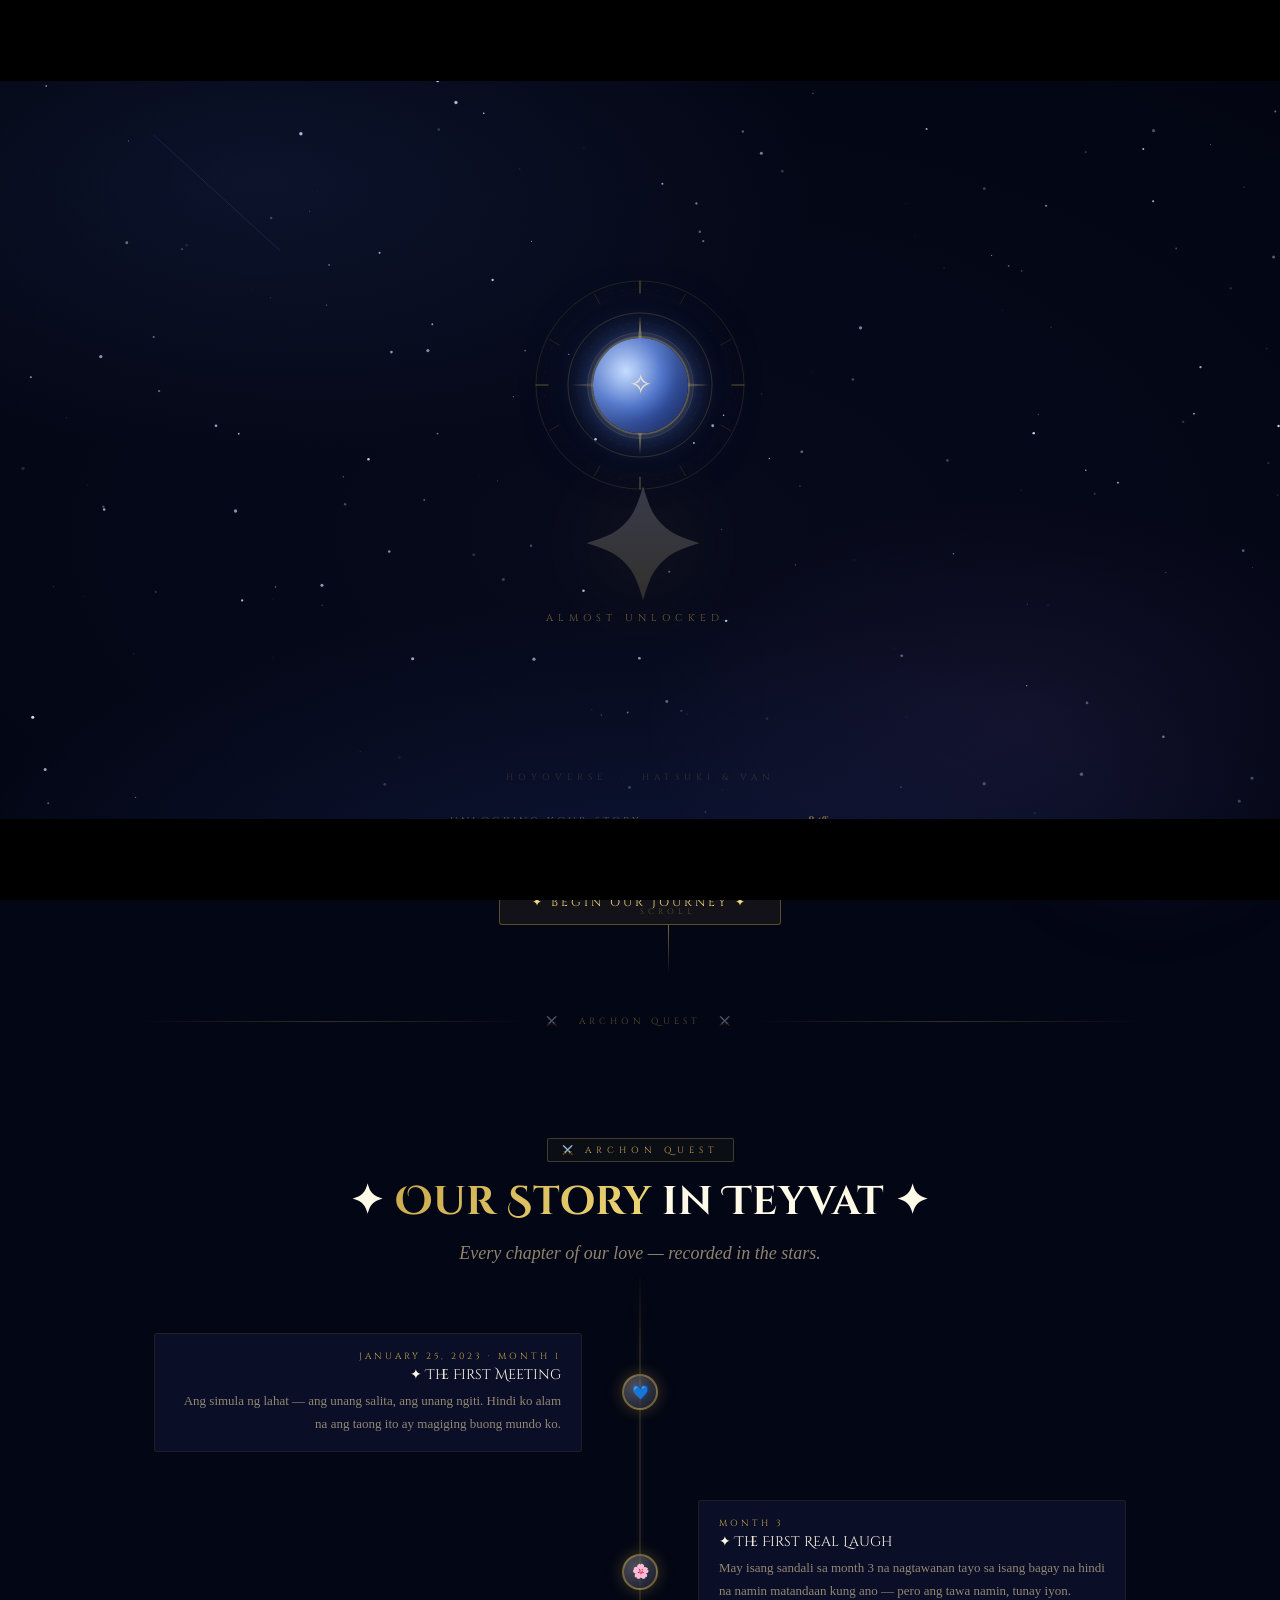
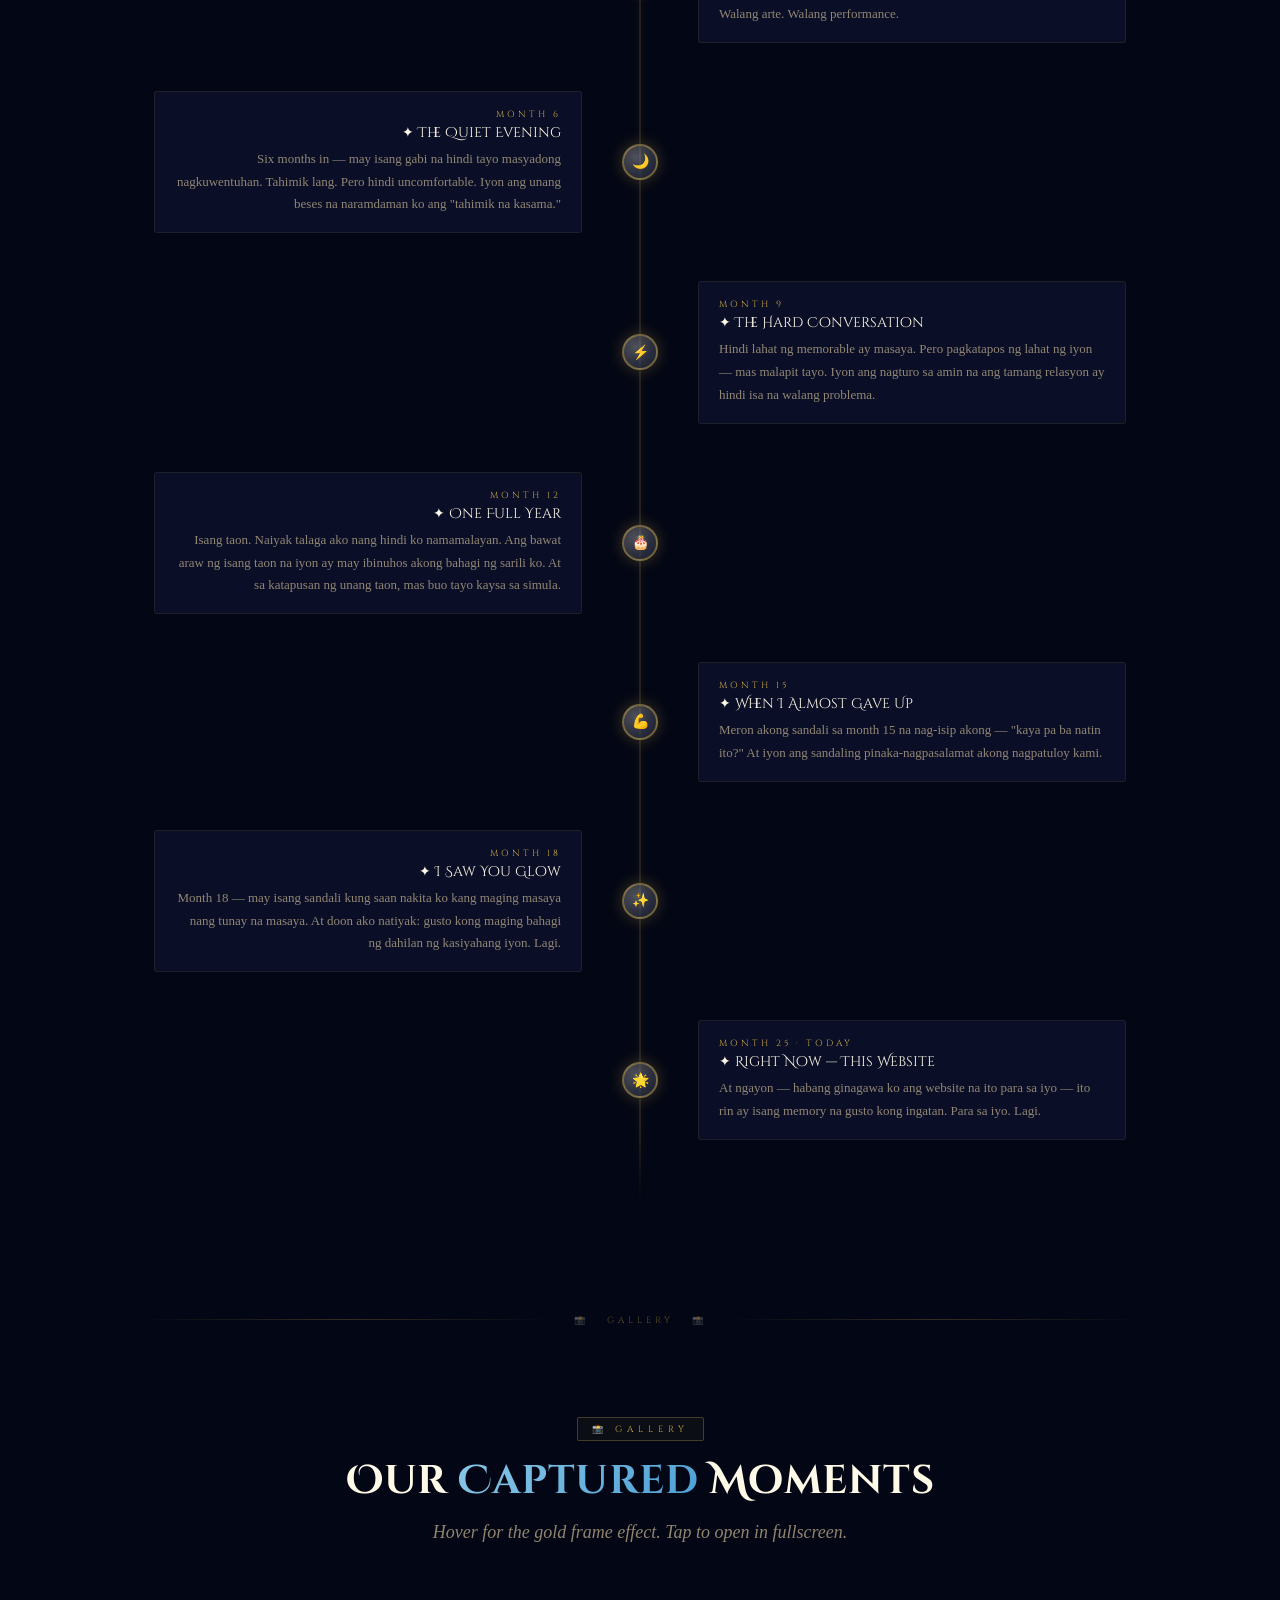
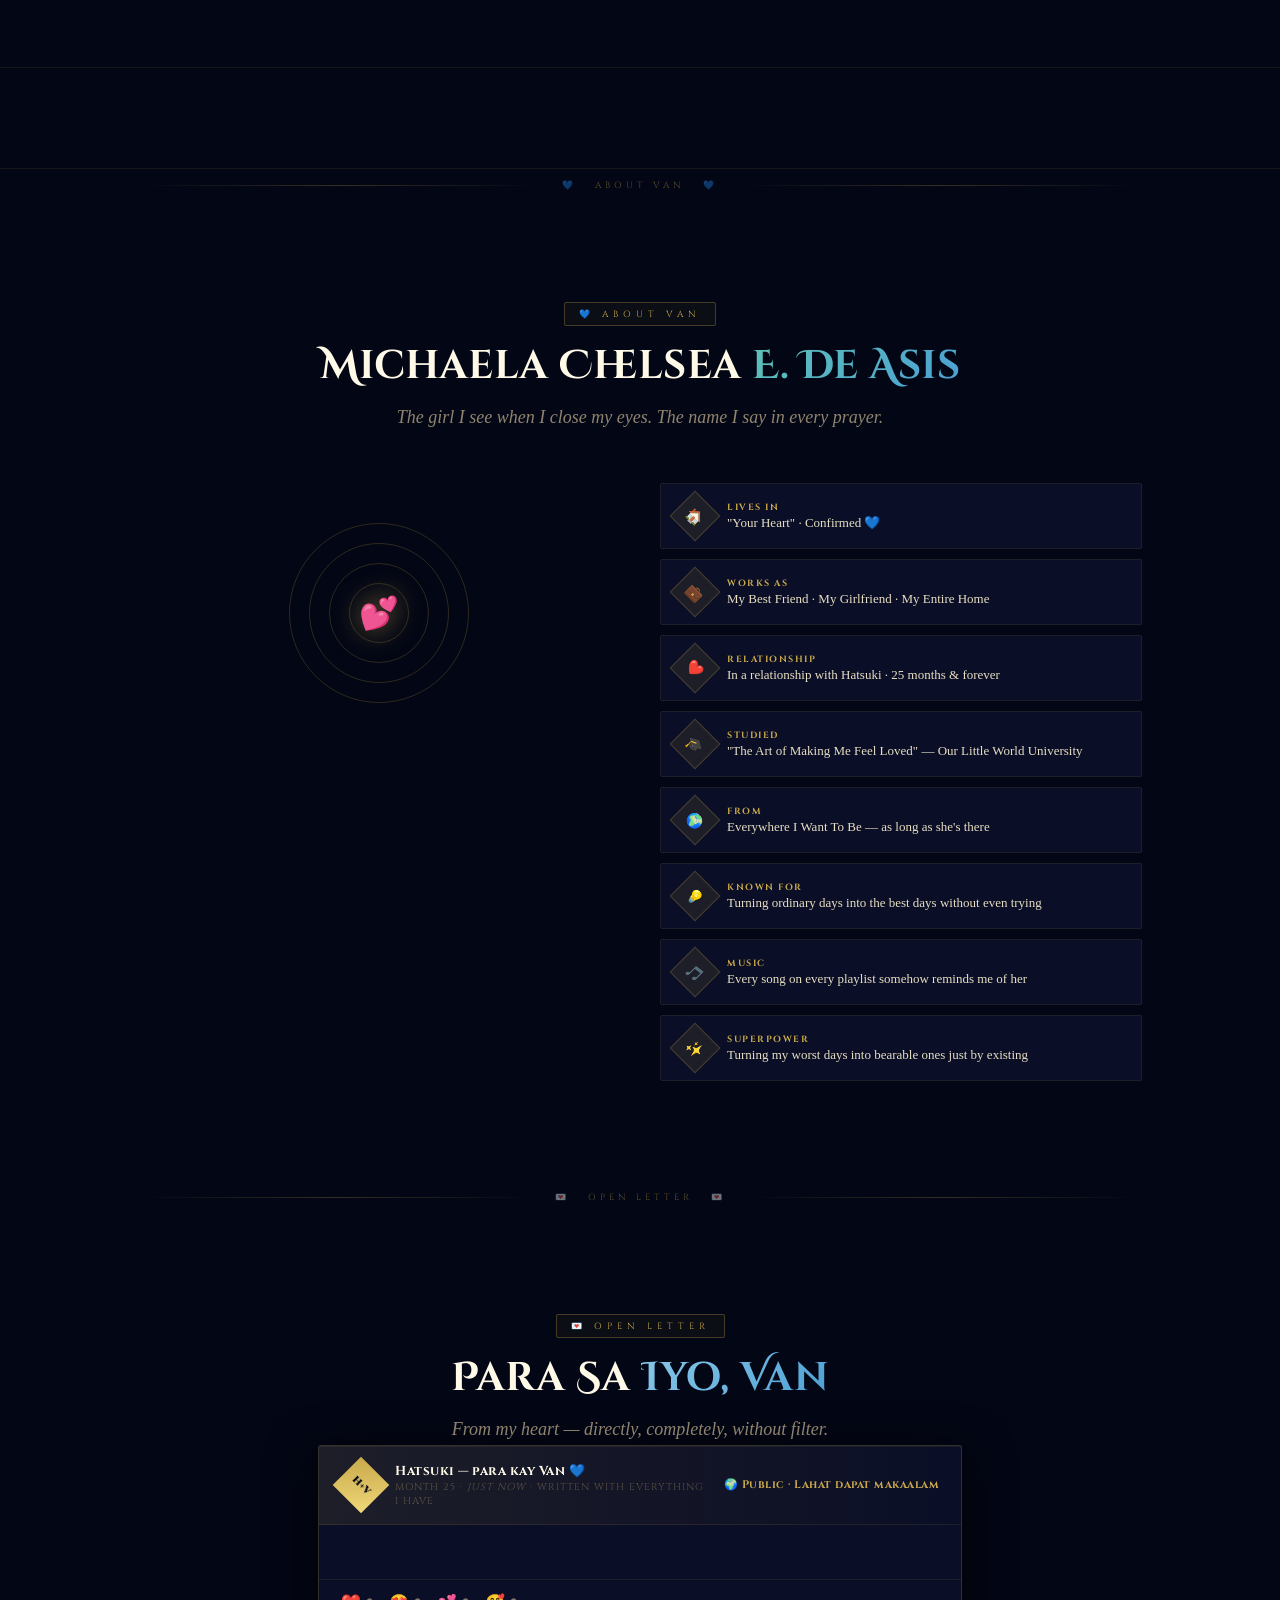
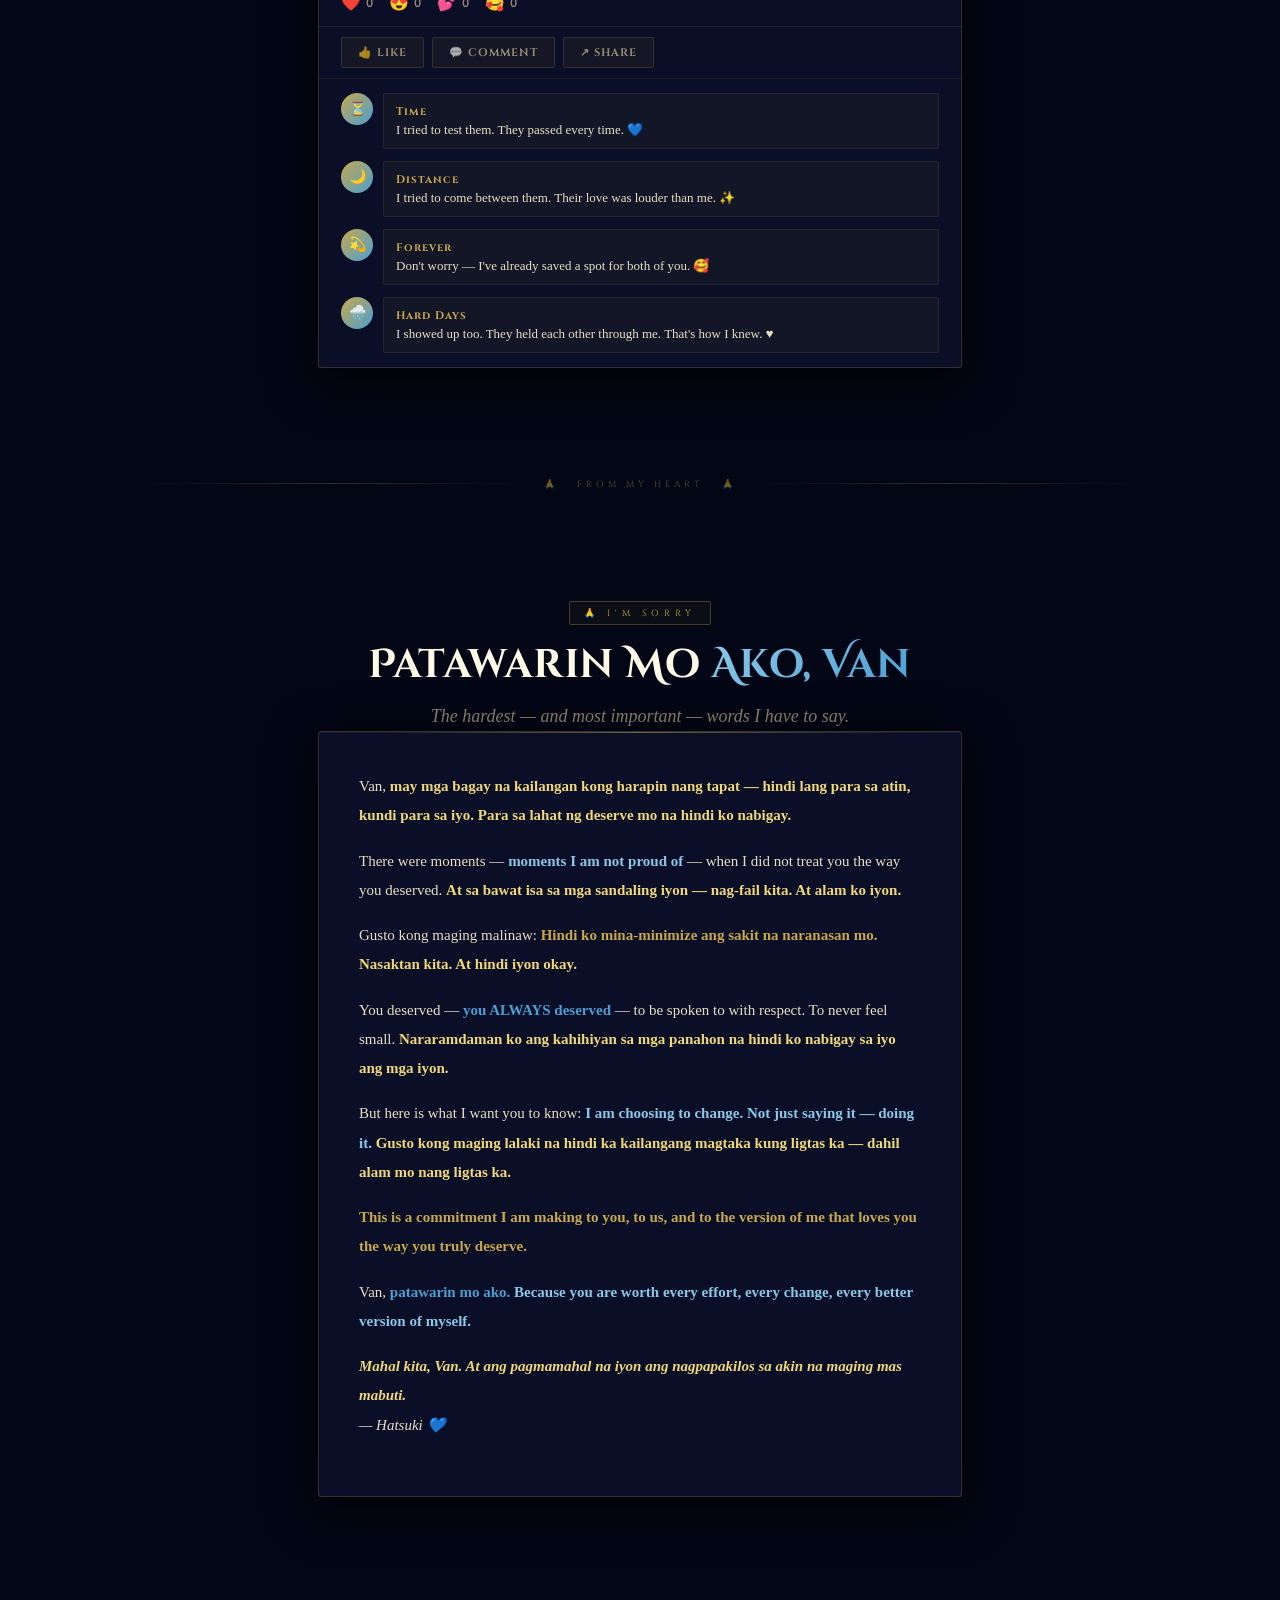
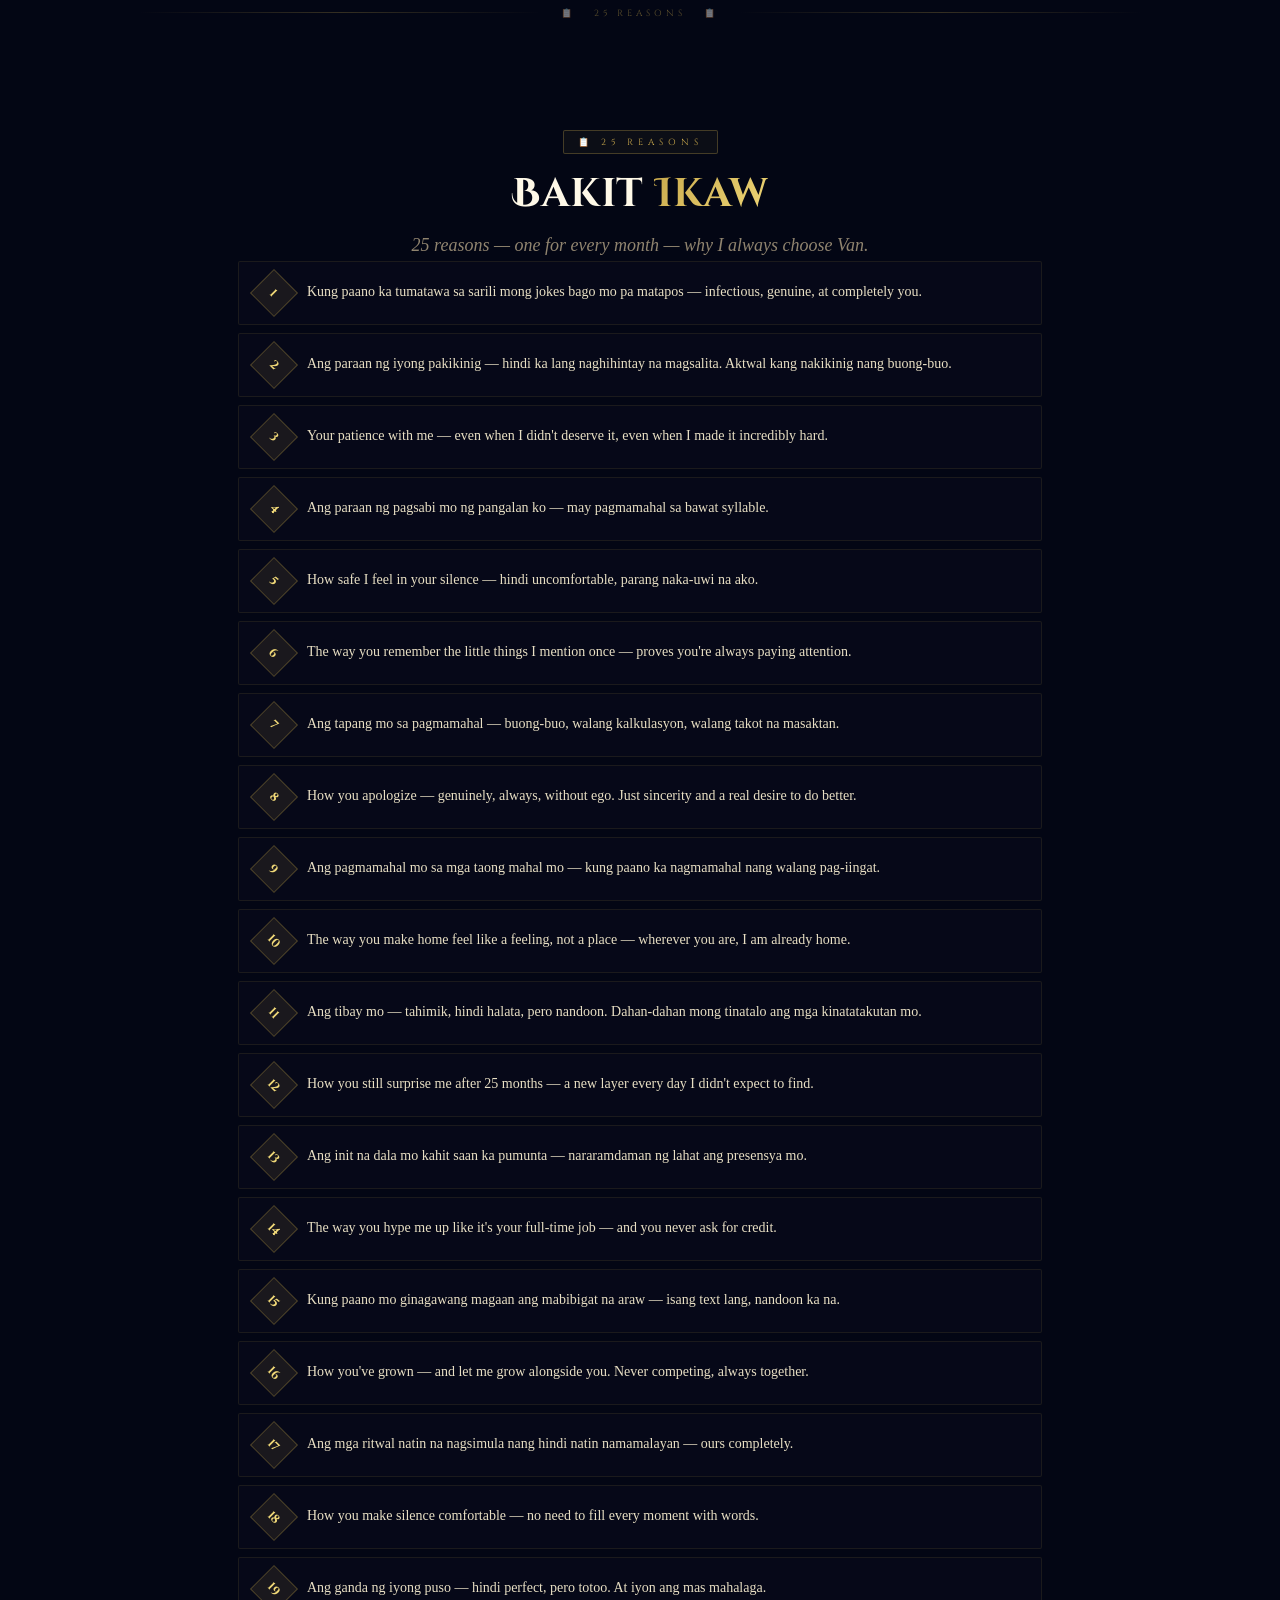
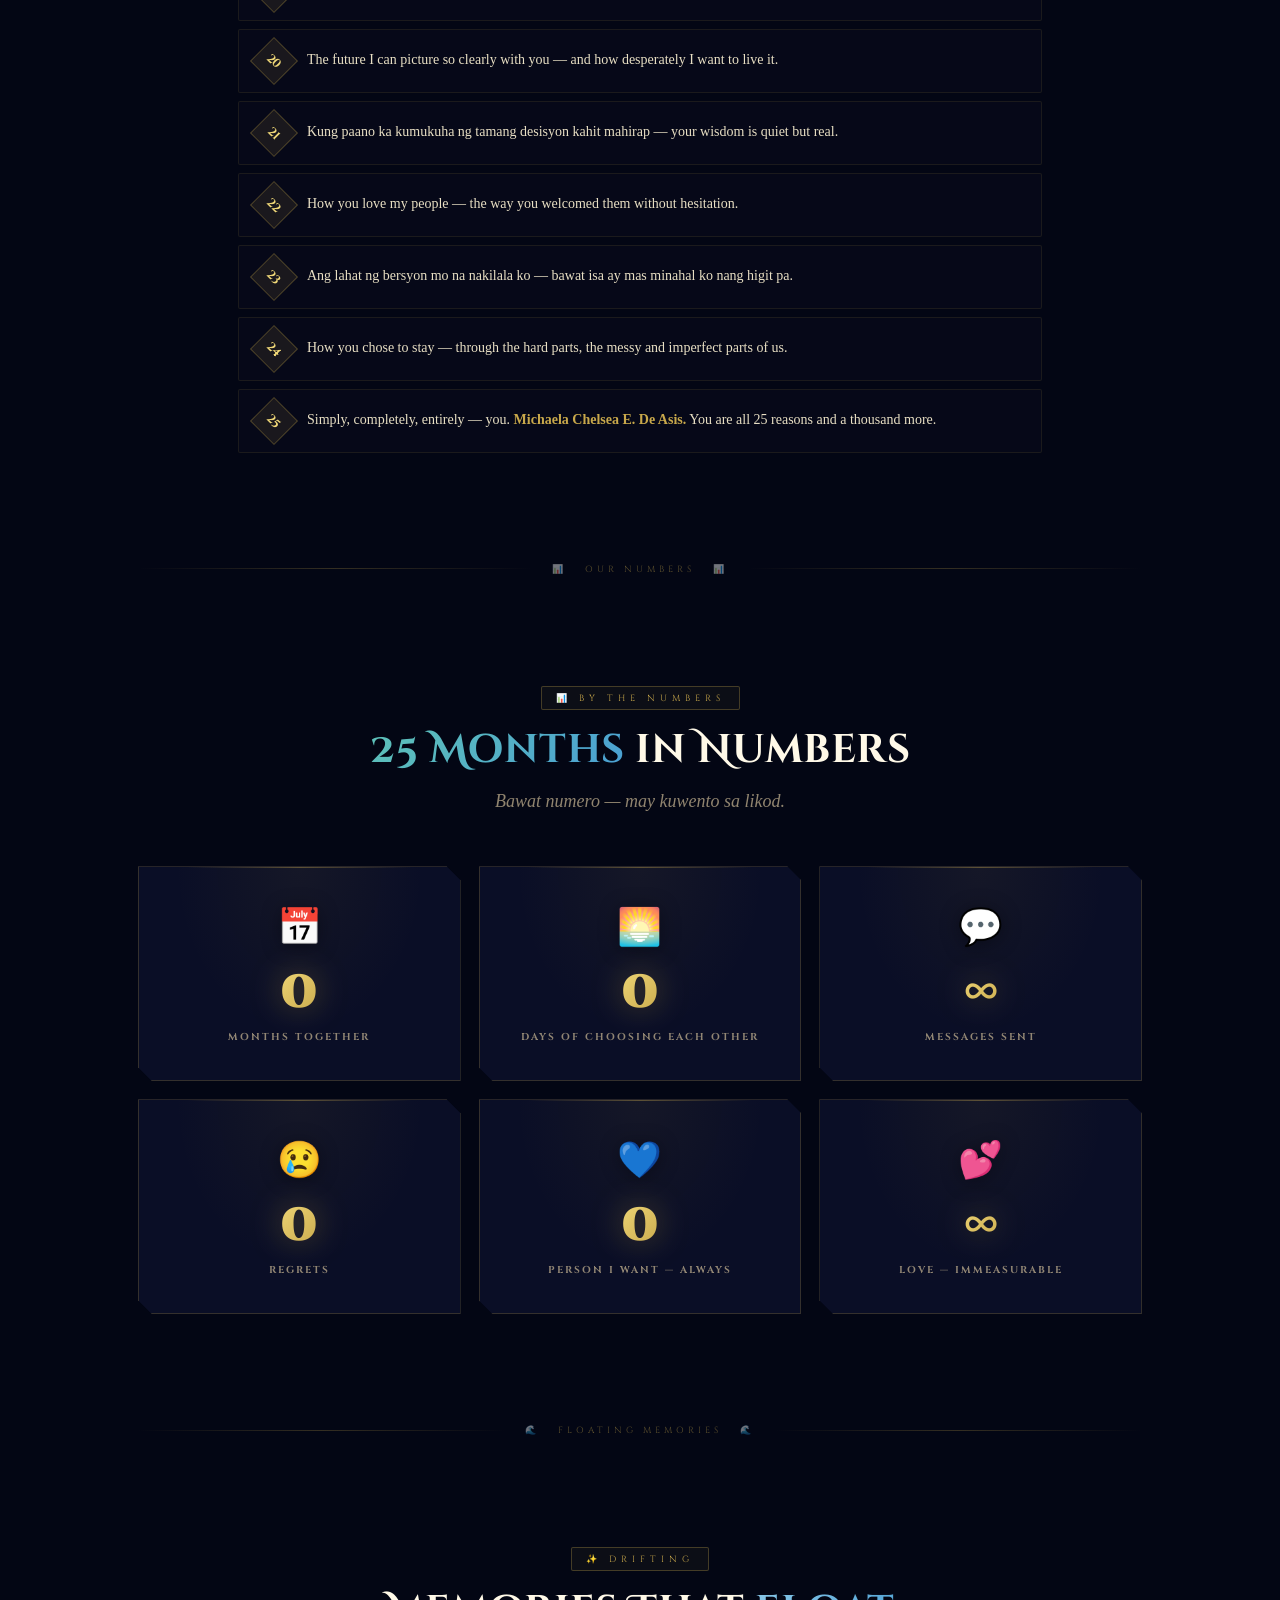
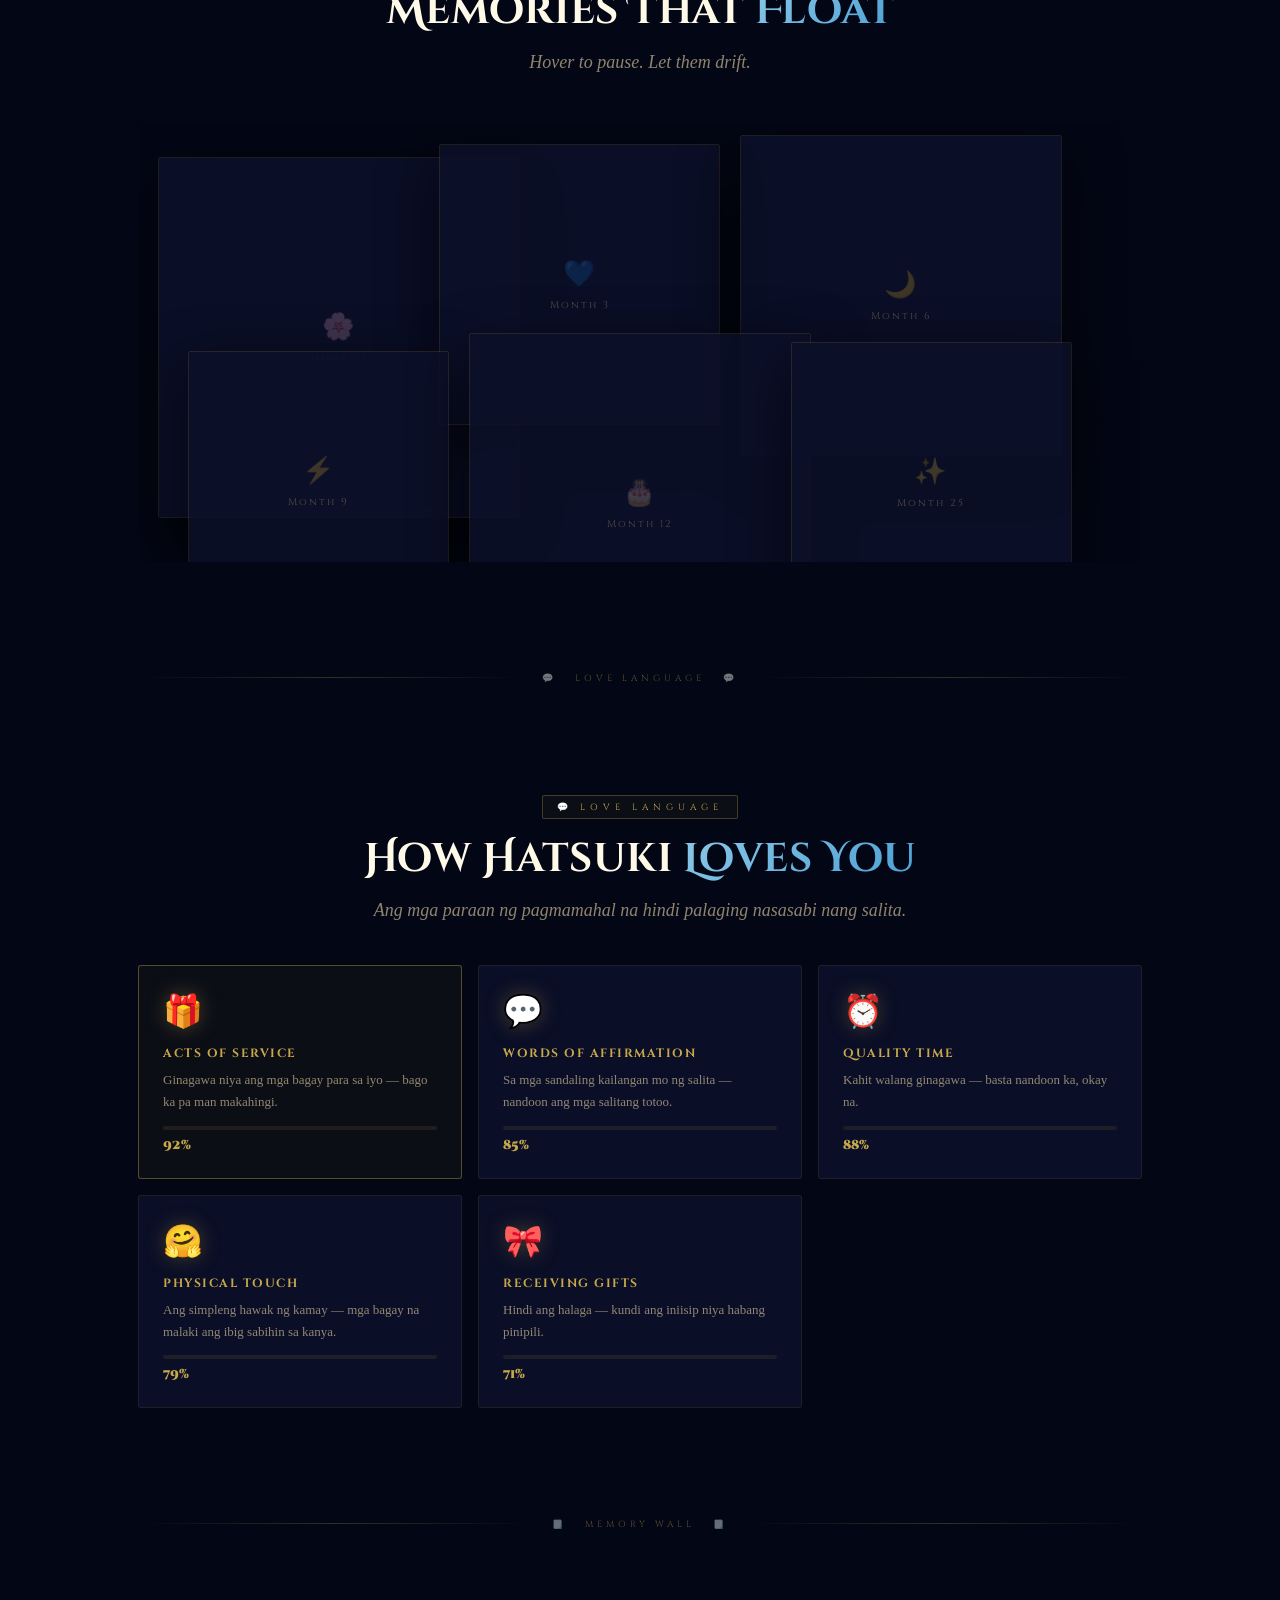
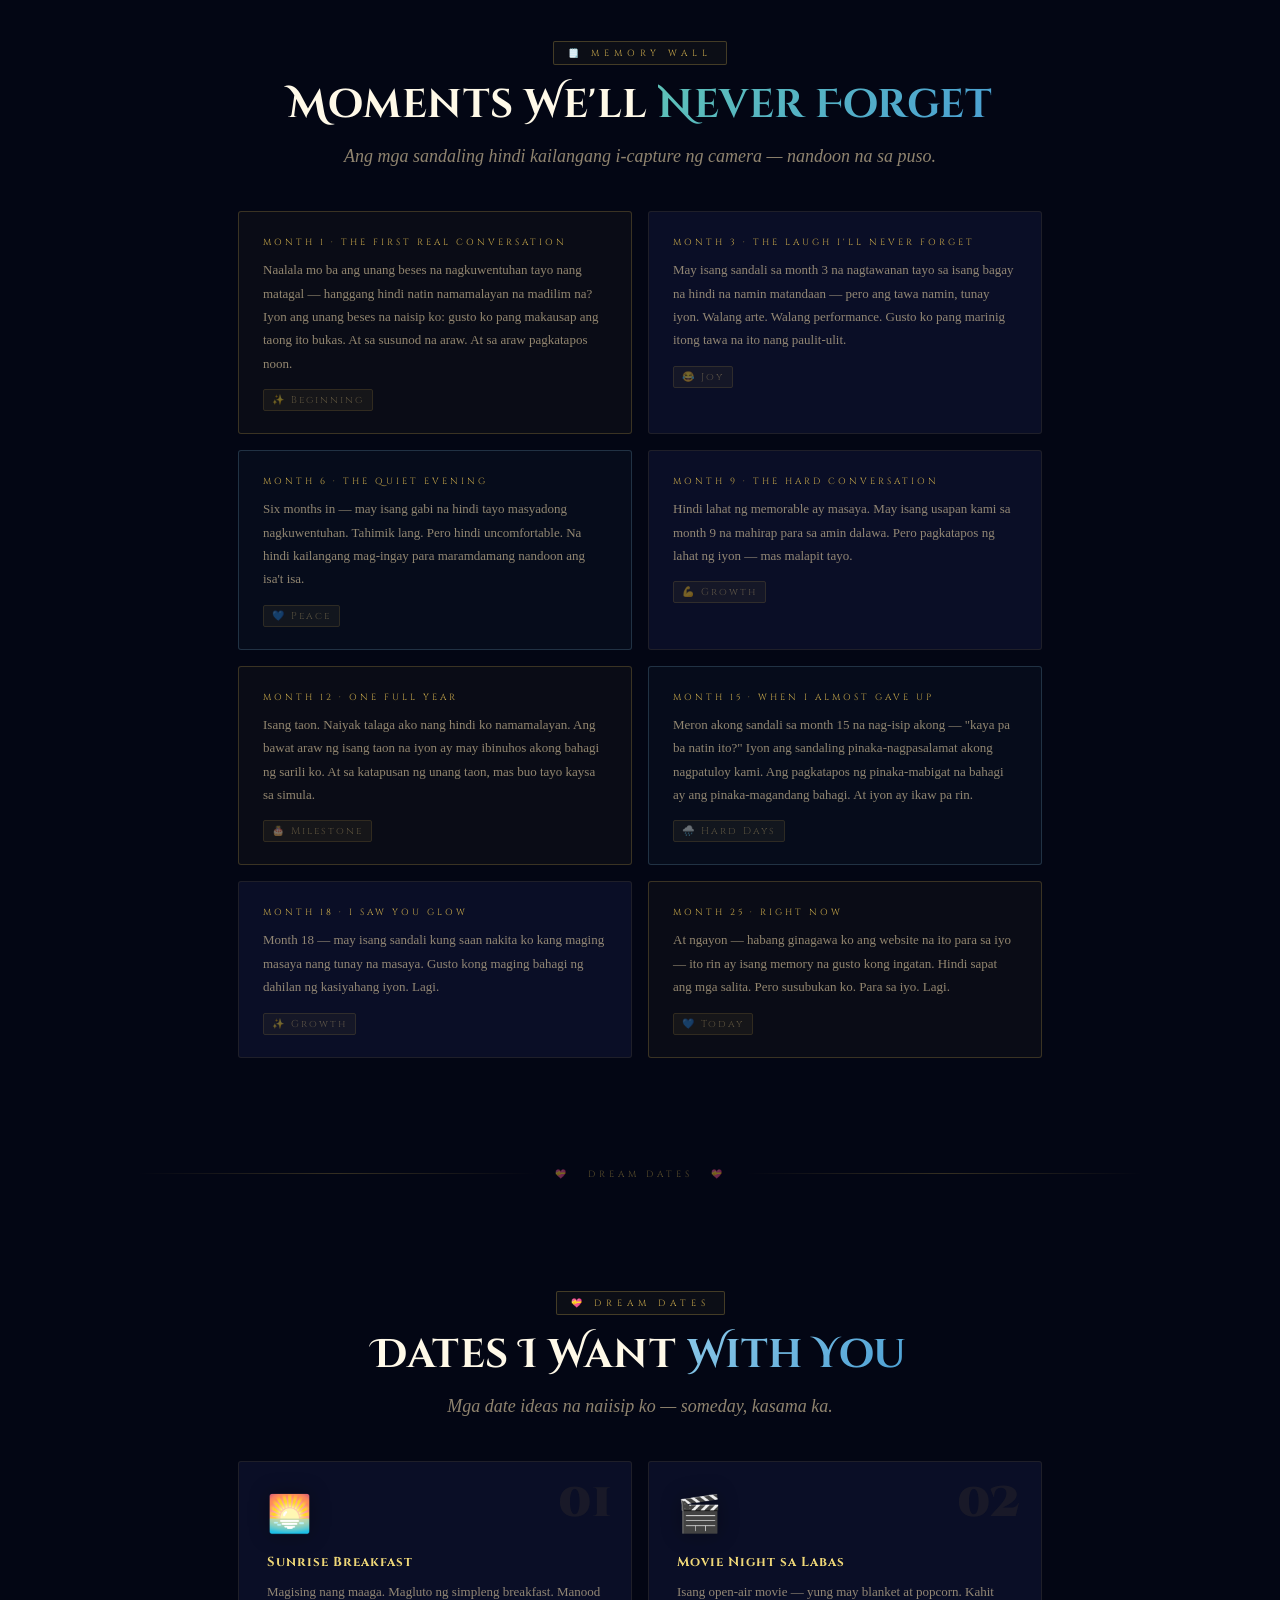
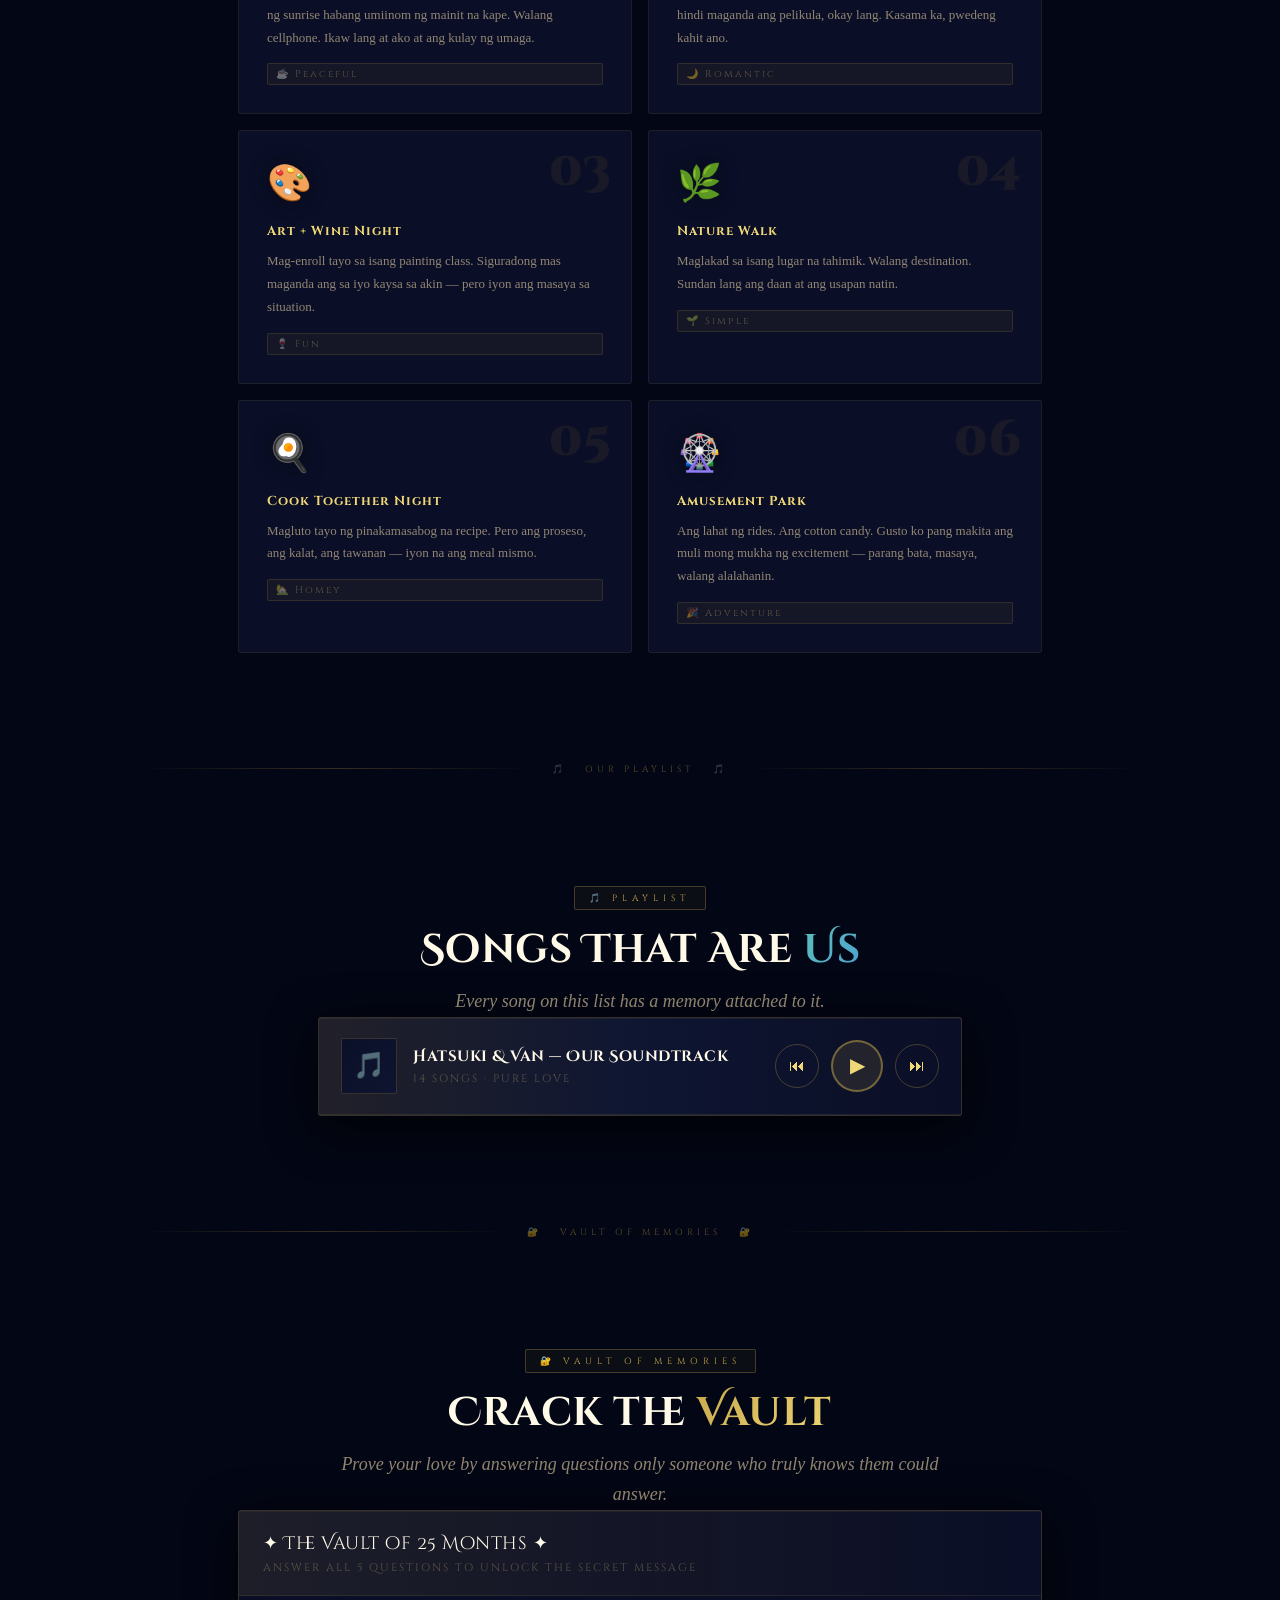
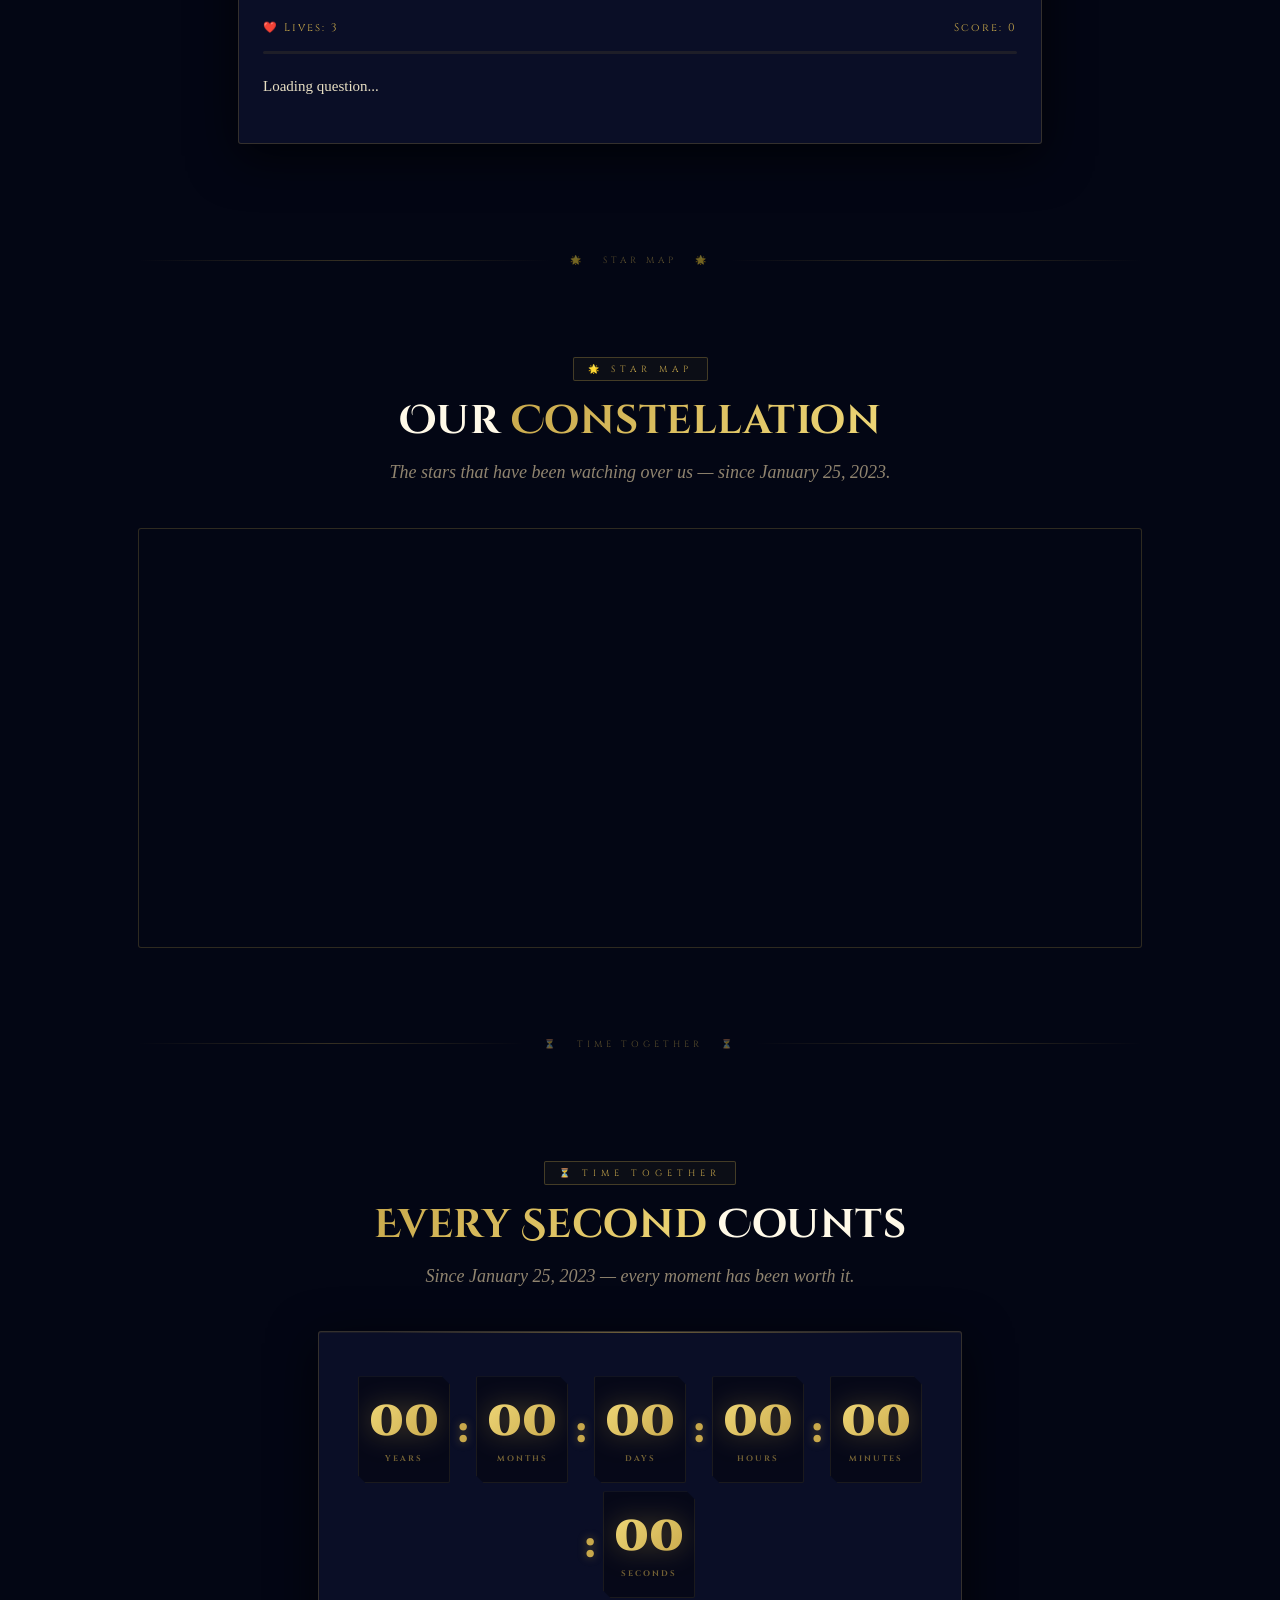
==== commit fc018a8b: "Rename HatsukiVan_FIXED.html to index.html" ====
--- a/index.html
+++ b/index.html
@@ -7,10 +7,1753 @@
 <title>25 Months — Hatsuki &amp; Van ✦ A Teyvat Love Story</title>
 <link rel="preconnect" href="https://fonts.googleapis.com">
 <link href="https://fonts.googleapis.com/css2?family=Cinzel:wght@400;600;700;900&family=Cinzel+Decorative:wght@400;700;900&family=IM+Fell+English:ital@0;1&family=Cormorant+Garamond:ital,wght@0,300;0,400;0,600;1,300;1,400;1,600&family=Nunito:wght@300;400;600;700;800;900&display=swap" rel="stylesheet">
-<link rel="stylesheet" href="style.css">
+<style>
+/* ═══════════════════════════════════════════════════════════
+   style.css — Hatsuki & Van · 25 Months · Teyvat Love Story
+   ═══════════════════════════════════════════════════════════ */
+
+/* ── VARIABLES ───────────────────────────────────────────── */
+:root {
+  --gold:      #c8a84b;
+  --gold-lt:   #f0d878;
+  --gold-dk:   #8c6a20;
+  --gold-glow: rgba(200,168,75,.55);
+  --hydro:     #4a9fd4;
+  --electro:   #9966dd;
+  --anemo:     #5ec2b7;
+  --pyro:      #d4603a;
+  --cryo:      #8bc8e8;
+  --bg:        #030614;
+  --bg2:       #060a1e;
+  --bg3:       #0a1028;
+  --bg4:       #0f1530;
+  --surf:      rgba(12,16,40,.90);
+  --surf2:     rgba(7,9,25,.95);
+  --bdr:       rgba(200,168,75,.22);
+  --bdr2:      rgba(200,168,75,.11);
+  --txt:       #e8dfc4;
+  --txt2:      rgba(220,200,160,.65);
+  --txt3:      rgba(180,160,110,.42);
+  --white:     #fff9e8;
+  --shadow:    0 12px 48px rgba(0,0,0,.7), 0 1px 0 rgba(200,168,75,.08) inset;
+  --spring:    cubic-bezier(.34,1.56,.64,1);
+  --out:       cubic-bezier(.4,0,.2,1);
+}
+
+/* ── RESET ───────────────────────────────────────────────── */
+*,*::before,*::after { margin:0; padding:0; box-sizing:border-box; }
+html { scroll-behavior:smooth; overflow-x:hidden; }
+body {
+  background:var(--bg); color:var(--txt);
+  font-family:"Nunito",sans-serif;
+  overflow-x:hidden; -webkit-font-smoothing:antialiased;
+  cursor:none;
+}
+a { text-decoration:none; color:inherit; }
+button { font-family:"Nunito",sans-serif; cursor:pointer; }
+::selection { background:rgba(200,168,75,.3); color:var(--white); }
+::-webkit-scrollbar { width:4px; }
+::-webkit-scrollbar-track { background:var(--bg); }
+::-webkit-scrollbar-thumb {
+  background:linear-gradient(180deg,var(--gold),var(--gold-lt),var(--electro));
+  border-radius:2px;
+}
+
+/* ── CURSOR ──────────────────────────────────────────────── */
+.cd {
+  width:8px; height:8px; background:var(--gold); border-radius:50%;
+  position:fixed; top:-20px; left:-20px; pointer-events:none; z-index:999999;
+  transform:translate(-50%,-50%);
+  box-shadow:0 0 14px rgba(200,168,75,.9);
+  transition:width .15s,height .15s,background .15s;
+}
+.cr {
+  width:32px; height:32px; border:1.5px solid rgba(200,168,75,.4); border-radius:50%;
+  position:fixed; top:-20px; left:-20px; pointer-events:none; z-index:999998;
+  transform:translate(-50%,-50%);
+  transition:transform .12s ease,width .2s,height .2s;
+}
+.cd.big { width:16px; height:16px; background:var(--gold-lt); }
+.cr.big { width:48px; height:48px; }
+@media(hover:none),(pointer:coarse),(max-width:768px) {
+  .cd,.cr { display:none !important; }
+  body { cursor:auto !important; }
+}
+
+/* ── PROGRESS BAR ────────────────────────────────────────── */
+#prog {
+  position:fixed; top:0; left:0; height:2px; z-index:99999; width:0%;
+  background:linear-gradient(90deg,var(--gold-dk),var(--gold),var(--gold-lt),var(--anemo));
+  box-shadow:0 0 12px var(--gold-glow);
+  transition:width .1s linear;
+}
+
+/* ── PARTICLE CANVAS ─────────────────────────────────────── */
+#pCvs { position:fixed; inset:0; z-index:0; pointer-events:none; opacity:.55; }
+
+/* ── AURORA ──────────────────────────────────────────────── */
+.aurora { position:fixed; inset:0; z-index:0; pointer-events:none; overflow:hidden; }
+.aurora div {
+  position:absolute; border-radius:50%; filter:blur(80px);
+  animation:auroraFloat ease-in-out infinite alternate;
+}
+.a1 { width:70vw; height:60vh; top:-10vh; left:-10vw;
+      background:radial-gradient(ellipse,rgba(74,112,200,.07),transparent 65%); animation-duration:14s; }
+.a2 { width:60vw; height:55vh; bottom:-5vh; right:-8vw;
+      background:radial-gradient(ellipse,rgba(94,194,183,.05),transparent 65%); animation-duration:18s; animation-delay:-6s; }
+.a3 { width:50vw; height:50vh; top:30vh; left:30vw;
+      background:radial-gradient(ellipse,rgba(153,102,221,.04),transparent 65%); animation-duration:22s; animation-delay:-11s; }
+@keyframes auroraFloat {
+  0%   { transform:translate(0,0) scale(1); }
+  100% { transform:translate(2vw,2vh) scale(1.08); }
+}
+
+/* ── TOAST ───────────────────────────────────────────────── */
+#toast { position:fixed; bottom:28px; right:28px; z-index:99998; display:flex; flex-direction:column; gap:8px; pointer-events:none; }
+.toast-item {
+  background:var(--surf); border:1px solid var(--bdr); border-radius:4px; padding:12px 18px;
+  font-family:"Cinzel",serif; font-size:12px; color:var(--gold-lt);
+  box-shadow:var(--shadow); letter-spacing:.5px;
+  animation:toastIn .4s var(--spring) both;
+}
+@keyframes toastIn { from{opacity:0;transform:translateY(16px) scale(.95)} to{opacity:1;transform:none} }
+
+/* ── NOTIFICATIONS BADGE ─────────────────────────────────── */
+#fxN {
+  position:fixed; top:22px; right:24px; z-index:9999;
+  display:flex; align-items:center; gap:8px;
+  background:var(--surf); border:1px solid var(--bdr);
+  border-radius:4px; padding:8px 14px; font-size:12px;
+  font-family:"Cinzel",serif; color:var(--txt2);
+  cursor:pointer; transition:all .2s; letter-spacing:.5px;
+  opacity:0; animation:fadeIn .6s ease 4s forwards;
+}
+#fxN:hover { color:var(--gold-lt); background:rgba(200,168,75,.08); }
+.nb { background:var(--gold); color:#030614; border-radius:50%; width:18px; height:18px;
+      display:flex; align-items:center; justify-content:center; font-size:10px; font-weight:900; }
+@keyframes fadeIn { to { opacity:1; } }
+
+/* ── LOADER ──────────────────────────────────────────────── */
+#loader {
+  position:fixed; inset:0; z-index:9999999;
+  display:flex; align-items:center; justify-content:center; overflow:hidden;
+  background:radial-gradient(ellipse 120% 100% at 50% 60%,#070a1c 0%,#030614 55%,#010208 100%);
+  transition:opacity 1.4s ease, visibility 1.4s ease;
+}
+#loader.hide { opacity:0 !important; visibility:hidden !important; pointer-events:none !important; }
+#giCanvas { position:absolute; inset:0; z-index:0; pointer-events:none; }
+.gi-bg {
+  position:absolute; inset:0; z-index:0;
+  background:radial-gradient(ellipse 80% 55% at 20% 20%,rgba(74,112,200,.12),transparent 55%),
+             radial-gradient(ellipse 60% 50% at 80% 80%,rgba(168,120,255,.08),transparent 50%),
+             radial-gradient(ellipse 100% 60% at 50% 100%,#0d1535,transparent 55%);
+}
+.gi-bar-t,.gi-bar-b { position:absolute; left:0; right:0; height:0; background:#000; z-index:8; transition:height .6s ease; }
+.gi-bar-t { top:0; } .gi-bar-b { bottom:0; }
+.gi-watermark {
+  position:absolute; bottom:13%; left:50%; transform:translateX(-50%);
+  font-size:9px; letter-spacing:5px; text-transform:uppercase;
+  color:rgba(200,168,75,.22); z-index:6; font-family:"Cinzel",serif;
+  white-space:nowrap; pointer-events:none;
+  opacity:0; animation:giFadeIn 1.2s ease 1s forwards;
+}
+@keyframes giFadeIn { to { opacity:1; } }
+.gi-sigil { position:absolute; pointer-events:none; z-index:3; animation:giSigilFloat 6s linear infinite; opacity:0; }
+@keyframes giSigilFloat {
+  0%   { opacity:0; transform:translateY(30px) rotate(0deg) scale(.5); }
+  12%  { opacity:.65; } 88% { opacity:.4; }
+  100% { opacity:0; transform:translateY(-110px) rotate(200deg) scale(.35); }
+}
+.gi-phase {
+  position:absolute; inset:0; z-index:5;
+  display:flex; flex-direction:column; align-items:center; justify-content:center;
+  transition:opacity .65s ease, visibility .65s ease; padding:0 20px;
+}
+.gi-hidden { opacity:0 !important; visibility:hidden !important; pointer-events:none !important; }
+.gi-compass-wrap {
+  position:relative; width:clamp(180px,45vw,220px); height:clamp(180px,45vw,220px);
+  display:flex; align-items:center; justify-content:center;
+}
+.gi-ring-outer { position:absolute; inset:0; width:100%; height:100%; animation:giSpinCW 12s linear infinite; }
+.gi-ring-inner { position:absolute; inset:15%; width:70%; height:70%; animation:giSpinCCW 8s linear infinite; }
+@keyframes giSpinCW  { to { transform:rotate(360deg); } }
+@keyframes giSpinCCW { to { transform:rotate(-360deg); } }
+.gi-vision {
+  position:absolute; width:clamp(75px,18vw,95px); height:clamp(75px,18vw,95px);
+  border-radius:50%;
+  background:radial-gradient(circle at 35% 35%,#b8d4ff,#4a70c8 40%,#1a2f70 75%,#0d1535);
+  display:flex; align-items:center; justify-content:center;
+  animation:giVisionPulse 3s ease-in-out infinite;
+  box-shadow:0 0 0 2px rgba(200,168,75,.3),0 0 0 5px rgba(200,168,75,.08),
+             0 0 32px rgba(74,112,200,.7),0 0 80px rgba(74,112,200,.25),
+             inset 0 0 20px rgba(255,255,255,.12);
+}
+@keyframes giVisionPulse {
+  0%,100% { box-shadow:0 0 0 2px rgba(200,168,75,.3),0 0 0 5px rgba(200,168,75,.08),0 0 32px rgba(74,112,200,.7),0 0 80px rgba(74,112,200,.25),inset 0 0 20px rgba(255,255,255,.12); }
+  50%     { box-shadow:0 0 0 3px rgba(200,168,75,.5),0 0 0 9px rgba(200,168,75,.07),0 0 55px rgba(74,112,200,.9),0 0 120px rgba(74,112,200,.35),inset 0 0 30px rgba(255,255,255,.18); }
+}
+.gi-vision-glow { position:absolute; inset:0; border-radius:50%; background:radial-gradient(circle at 30% 30%,rgba(255,255,255,.2),transparent 60%); pointer-events:none; }
+.gi-vision-ring { position:absolute; inset:-6px; border-radius:50%; border:1px solid rgba(200,168,75,.2); animation:giVisionPulse 3s ease-in-out infinite reverse; }
+.gi-count-num {
+  font-family:"Cinzel Decorative",serif; font-size:clamp(64px,16vw,88px); font-weight:900; line-height:1;
+  background:linear-gradient(180deg,#fff 0%,#f0e8c8 35%,#e8d48b 65%,#c8a84b 100%);
+  -webkit-background-clip:text; -webkit-text-fill-color:transparent; background-clip:text;
+  filter:drop-shadow(0 0 28px rgba(200,168,75,.7));
+  margin-top:18px; transition:transform .25s var(--spring),opacity .2s ease;
+}
+.gi-count-lbl { font-size:10px; letter-spacing:5px; text-transform:uppercase; color:rgba(200,168,75,.55); font-family:"Cinzel",serif; margin-top:10px; animation:giLblFade 3s ease-in-out infinite; }
+@keyframes giLblFade { 0%,100%{opacity:.35} 50%{opacity:.8} }
+.gi-title-wrap { position:relative; width:min(560px,90vw); display:flex; flex-direction:column; align-items:center; }
+.gi-frame-svg { position:absolute; inset:0; width:100%; height:100%; pointer-events:none; }
+.gi-title-content {
+  position:relative; z-index:2;
+  display:flex; flex-direction:column; align-items:center; gap:8px;
+  padding:clamp(22px,5vw,44px) clamp(28px,8vw,64px); text-align:center;
+}
+.gi-eyebrow { font-size:9px; letter-spacing:7px; text-transform:uppercase; color:rgba(200,168,75,.6); font-family:"Cinzel",serif; margin-bottom:4px; }
+.gi-main-num {
+  font-family:"Cinzel Decorative",serif; font-size:clamp(56px,14vw,120px); font-weight:900; line-height:.9;
+  background:linear-gradient(180deg,#fff 0%,#f0e8c8 30%,#e8d48b 65%,#c8a84b 100%);
+  -webkit-background-clip:text; -webkit-text-fill-color:transparent; background-clip:text;
+  filter:drop-shadow(0 0 40px rgba(200,168,75,.55));
+  animation:giTitleShimmer 3.5s ease-in-out infinite alternate;
+}
+@keyframes giTitleShimmer {
+  0%   { filter:drop-shadow(0 0 28px rgba(200,168,75,.45)); }
+  100% { filter:drop-shadow(0 0 60px rgba(200,168,75,.85)) drop-shadow(0 0 100px rgba(200,168,75,.2)); }
+}
+.gi-main-word { font-size:clamp(12px,2.5vw,20px); letter-spacing:clamp(5px,2vw,14px); text-transform:uppercase; color:rgba(255,255,255,.65); font-weight:300; font-family:"Nunito",sans-serif; margin-top:2px; }
+.gi-divider-gold { width:clamp(100px,30vw,200px); height:1px; margin:12px auto; background:linear-gradient(90deg,transparent,var(--gold) 30%,var(--gold-lt) 50%,var(--gold) 70%,transparent); box-shadow:0 0 8px rgba(200,168,75,.3); }
+.gi-subtitle { font-family:"Cormorant Garamond",serif; font-size:clamp(14px,3vw,22px); font-style:italic; color:rgba(255,255,255,.65); letter-spacing:1.5px; }
+.gi-tagline { font-size:clamp(10px,2vw,13px); letter-spacing:4px; text-transform:uppercase; color:rgba(200,168,75,.52); font-family:"Cinzel",serif; margin-top:6px; }
+.gi-elements { display:flex; gap:clamp(8px,2vw,14px); margin-top:14px; align-items:center; justify-content:center; }
+.gi-el { width:clamp(20px,5vw,26px); height:clamp(20px,5vw,26px); border-radius:50%; display:flex; align-items:center; justify-content:center; font-size:clamp(10px,2.5vw,13px); border:1px solid rgba(255,255,255,.15); animation:giElPulse 6s ease-in-out infinite; }
+.gi-el:nth-child(2){animation-delay:.8s} .gi-el:nth-child(3){animation-delay:1.6s} .gi-el:nth-child(4){animation-delay:2.4s} .gi-el:nth-child(5){animation-delay:3.2s}
+@keyframes giElPulse { 0%,100%{transform:scale(1)} 50%{transform:scale(1.12) rotate(10deg)} }
+.gi-press { position:absolute; bottom:19%; font-size:11px; letter-spacing:4px; text-transform:uppercase; color:rgba(200,168,75,.55); font-family:"Cinzel",serif; animation:giPressBlink 2.4s ease-in-out infinite; display:none; white-space:nowrap; }
+.gi-press.show { display:block; }
+@keyframes giPressBlink { 0%,100%{opacity:.22} 50%{opacity:.85} }
+.gi-loadbar-wrap { position:absolute; bottom:7%; left:50%; transform:translateX(-50%); width:min(380px,82vw); z-index:6; display:flex; flex-direction:column; gap:6px; }
+.gi-loadbar-track { height:3px; background:rgba(200,168,75,.12); border:1px solid rgba(200,168,75,.2); border-radius:2px; position:relative; overflow:visible; }
+.gi-loadbar-fill {
+  position:absolute; top:0; left:0; height:100%; width:0%;
+  background:linear-gradient(90deg,var(--gold),var(--gold-lt),#f5e490,var(--gold));
+  background-size:200%; animation:giBarShimmer 1.5s linear infinite;
+  box-shadow:0 0 10px rgba(200,168,75,.6),0 0 20px rgba(200,168,75,.25);
+  border-radius:2px; transition:width .1s linear;
+}
+@keyframes giBarShimmer { 0%{background-position:100%} 100%{background-position:-100%} }
+.gi-lbc { position:absolute; width:6px; height:6px; border-color:rgba(200,168,75,.55); border-style:solid; }
+.gi-lbc.tl{top:-2px;left:-2px;border-width:1px 0 0 1px} .gi-lbc.tr{top:-2px;right:-2px;border-width:1px 1px 0 0}
+.gi-lbc.bl{bottom:-2px;left:-2px;border-width:0 0 1px 1px} .gi-lbc.br{bottom:-2px;right:-2px;border-width:0 1px 1px 0}
+.gi-loadbar-meta { display:flex; justify-content:space-between; align-items:center; }
+.gi-lbl,.gi-lbl2 { font-size:10px; letter-spacing:3px; text-transform:uppercase; color:rgba(200,168,75,.45); font-family:"Cinzel",serif; }
+.gi-pct { font-size:11px; font-weight:700; color:rgba(200,168,75,.65); font-family:"Cinzel Decorative",serif; }
+
+/* ── NAV ─────────────────────────────────────────────────── */
+#nav {
+  position:fixed; top:0; left:0; right:0; z-index:9000;
+  display:flex; align-items:center; justify-content:space-between;
+  padding:0 clamp(16px,4vw,48px); height:56px;
+  background:linear-gradient(180deg,rgba(3,6,20,.98),rgba(3,6,20,.85));
+  border-bottom:1px solid rgba(200,168,75,.1);
+  backdrop-filter:blur(20px); -webkit-backdrop-filter:blur(20px);
+  opacity:0; animation:fadeIn .6s ease 4.2s forwards;
+}
+#nav.scrolled { background:rgba(3,6,20,.98); border-bottom-color:rgba(200,168,75,.18); box-shadow:0 4px 32px rgba(0,0,0,.6); }
+.nav-logo { font-family:"Cinzel Decorative",serif; font-size:13px; font-weight:700; color:var(--gold); letter-spacing:2px; display:flex; align-items:center; gap:10px; }
+.nav-logo-gem { width:18px; height:18px; background:linear-gradient(135deg,var(--gold-lt),var(--gold)); clip-path:polygon(50% 0%,100% 35%,82% 100%,18% 100%,0% 35%); animation:gemSpin 8s linear infinite; filter:drop-shadow(0 0 6px rgba(200,168,75,.8)); }
+@keyframes gemSpin { to { transform:rotate(360deg); } }
+.nav-links { display:flex; align-items:center; gap:4px; }
+.nav-link { font-family:"Cinzel",serif; font-size:9px; letter-spacing:2px; text-transform:uppercase; color:rgba(200,168,75,.55); padding:7px 10px; border-radius:2px; transition:all .2s; white-space:nowrap; }
+.nav-link:hover { color:var(--gold-lt); background:rgba(200,168,75,.08); }
+.nav-link.active { color:var(--gold); border-bottom:1px solid var(--gold); }
+.nav-month { font-family:"Cinzel Decorative",serif; font-size:11px; background:linear-gradient(135deg,var(--gold),var(--gold-lt)); -webkit-background-clip:text; -webkit-text-fill-color:transparent; background-clip:text; letter-spacing:1px; padding:6px 12px; border:1px solid rgba(200,168,75,.25); border-radius:2px; }
+@media(max-width:900px) { .nav-links { display:none; } }
+
+/* ── LAYOUT ──────────────────────────────────────────────── */
+.inn   { max-width:1100px; margin:0 auto; padding:0 clamp(16px,5vw,48px); }
+.innmd { max-width:900px; margin:0 auto; padding:0 clamp(16px,5vw,48px); }
+.innsm { max-width:740px; margin:0 auto; padding:0 clamp(16px,5vw,48px); }
+section { padding:100px 0; position:relative; }
+.stag { display:inline-block; font-family:"Cinzel",serif; font-size:9px; letter-spacing:5px; text-transform:uppercase; color:var(--gold); border:1px solid rgba(200,168,75,.3); border-radius:2px; padding:5px 14px; margin-bottom:16px; background:rgba(200,168,75,.05); }
+.stit { font-family:"Cinzel Decorative",serif; font-size:clamp(22px,4vw,40px); font-weight:700; line-height:1.2; color:var(--white); margin-bottom:12px; letter-spacing:.5px; }
+.ssub { font-family:"IM Fell English",serif; font-style:italic; font-size:clamp(14px,2vw,18px); color:var(--txt2); line-height:1.7; max-width:600px; margin:0 auto; }
+.gg  { background:linear-gradient(135deg,var(--gold),var(--gold-lt)); -webkit-background-clip:text; -webkit-text-fill-color:transparent; background-clip:text; }
+.gp  { background:linear-gradient(135deg,var(--cryo),var(--hydro)); -webkit-background-clip:text; -webkit-text-fill-color:transparent; background-clip:text; }
+.gb  { background:linear-gradient(135deg,var(--anemo),var(--hydro)); -webkit-background-clip:text; -webkit-text-fill-color:transparent; background-clip:text; }
+.divider { display:flex; align-items:center; gap:20px; padding:10px clamp(16px,5vw,48px); margin:0 auto; max-width:1100px; }
+.divider::before,.divider::after { content:""; flex:1; height:1px; background:linear-gradient(90deg,transparent,rgba(200,168,75,.25),transparent); }
+.divider span { font-family:"Cinzel",serif; font-size:9px; letter-spacing:4px; text-transform:uppercase; color:rgba(200,168,75,.45); white-space:nowrap; }
+
+/* ── HERO ────────────────────────────────────────────────── */
+#hero { min-height:100vh; display:flex; flex-direction:column; align-items:center; justify-content:center; position:relative; overflow:hidden; padding:120px 20px 80px; text-align:center; }
+.hero-canvas-wrap { position:absolute; inset:0; z-index:0; }
+#heroCvs { width:100%; height:100%; }
+.hero-orbs { position:absolute; inset:0; pointer-events:none; z-index:1; }
+.h-orb { position:absolute; border-radius:50%; animation:hOrbFloat ease-in-out infinite alternate; opacity:.12; filter:blur(40px); }
+.h-orb-1 { width:40vw; height:40vw; top:-10%; left:-10%; background:radial-gradient(circle,var(--hydro),transparent 65%); animation-duration:16s; }
+.h-orb-2 { width:30vw; height:30vw; bottom:5%; right:-5%; background:radial-gradient(circle,var(--electro),transparent 65%); animation-duration:20s; animation-delay:-8s; }
+.h-orb-3 { width:25vw; height:25vw; top:20%; right:10%; background:radial-gradient(circle,var(--gold),transparent 65%); animation-duration:13s; animation-delay:-4s; }
+@keyframes hOrbFloat { 0%{transform:translate(0,0) scale(1)} 100%{transform:translate(3vw,3vh) scale(1.1)} }
+.hero-inner { position:relative; z-index:3; display:flex; flex-direction:column; align-items:center; gap:20px; max-width:900px; margin:0 auto; }
+.hero-portrait { position:relative; width:clamp(130px,22vw,180px); height:clamp(130px,22vw,180px); margin-bottom:8px; }
+.hero-portrait-ring { position:absolute; inset:0; border-radius:50%; border:1px solid rgba(200,168,75,.3); animation:portraitRing 4s linear infinite; }
+.hero-portrait-ring-2 { position:absolute; inset:-8px; border-radius:50%; border:1px solid rgba(200,168,75,.12); animation:portraitRing 6s linear infinite reverse; }
+@keyframes portraitRing { to { transform:rotate(360deg); } }
+.hero-portrait-img { position:absolute; inset:0; border-radius:50%; overflow:hidden; background:linear-gradient(135deg,var(--bg3),var(--bg4)); border:2px solid rgba(200,168,75,.4); box-shadow:0 0 0 4px rgba(200,168,75,.08),0 0 40px rgba(200,168,75,.2),0 0 80px rgba(74,112,200,.15); display:flex; align-items:center; justify-content:center; font-size:60px; }
+.hero-portrait-img img { width:100%; height:100%; object-fit:cover; border-radius:50%; }
+.hero-portrait-glow { position:absolute; inset:-16px; border-radius:50%; background:radial-gradient(circle,rgba(200,168,75,.15),transparent 65%); animation:giVisionPulse 3s ease-in-out infinite; }
+.vision-badge { position:absolute; top:50%; transform:translateY(-50%); width:44px; height:44px; border-radius:50%; display:flex; align-items:center; justify-content:center; font-size:20px; border:1px solid rgba(200,168,75,.3); box-shadow:0 0 16px rgba(200,168,75,.2); animation:vBadgePulse 4s ease-in-out infinite; }
+.vision-badge-l { left:clamp(-80px,-12vw,-40px); }
+.vision-badge-r { right:clamp(-80px,-12vw,-40px); }
+@keyframes vBadgePulse { 0%,100%{transform:translateY(-50%) scale(1)} 50%{transform:translateY(-50%) scale(1.08)} }
+.orb-row { display:flex; align-items:center; gap:16px; margin-bottom:4px; }
+.orb { width:52px; height:52px; border-radius:50%; display:flex; align-items:center; justify-content:center; font-family:"Cinzel Decorative",serif; font-size:18px; font-weight:900; position:relative; }
+.orb-h { background:radial-gradient(circle at 35% 35%,#b8d4ff,#4a70c8 45%,#1a2f70 75%,#0d1535); box-shadow:0 0 0 2px rgba(74,112,200,.5),0 0 20px rgba(74,112,200,.6); color:#e8f0ff; }
+.orb-v { background:radial-gradient(circle at 35% 35%,#ffb8c8,#d44a7c 45%,#701a3a 75%,#350d1e); box-shadow:0 0 0 2px rgba(212,74,124,.5),0 0 20px rgba(212,74,124,.6); color:#ffe8f0; }
+.orb-i { position:relative; z-index:1; }
+.orb-dot { position:absolute; bottom:-3px; right:-3px; width:14px; height:14px; border-radius:50%; background:var(--gold); box-shadow:0 0 8px rgba(200,168,75,.8); border:2px solid var(--bg); }
+.orb-ht { font-size:22px; animation:heartBeat 1.4s ease-in-out infinite; }
+@keyframes heartBeat { 0%,100%{transform:scale(1)} 14%{transform:scale(1.25)} 28%{transform:scale(1)} 42%{transform:scale(1.18)} 70%{transform:scale(1)} }
+.htit { font-family:"Cinzel Decorative",serif; font-size:clamp(36px,8vw,88px); font-weight:900; line-height:1; letter-spacing:.02em; color:var(--white); }
+.h25 { background:linear-gradient(180deg,#fff 0%,#f0e8c8 30%,#e8d48b 60%,#c8a84b 100%); -webkit-background-clip:text; -webkit-text-fill-color:transparent; background-clip:text; filter:drop-shadow(0 0 40px rgba(200,168,75,.6)); }
+.hm  { background:linear-gradient(135deg,var(--cryo),var(--hydro)); -webkit-background-clip:text; -webkit-text-fill-color:transparent; background-clip:text; }
+.hw  { display:inline-block; opacity:0; animation:heroWordIn .7s var(--spring) forwards; }
+.hw:nth-child(1){animation-delay:.1s} .hw:nth-child(2){animation-delay:.25s} .hw:nth-child(3){animation-delay:.4s} .hw:nth-child(4){animation-delay:.55s}
+@keyframes heroWordIn { from{opacity:0;transform:translateY(20px) scale(.95)} to{opacity:1;transform:none} }
+.hero-line { width:clamp(80px,20vw,160px); height:1px; background:linear-gradient(90deg,transparent,var(--gold) 30%,var(--gold-lt) 50%,var(--gold) 70%,transparent); box-shadow:0 0 8px rgba(200,168,75,.3); }
+.hero-month-counter { display:flex; align-items:center; gap:14px; justify-content:center; }
+.hmc-n { font-family:"Cinzel Decorative",serif; font-size:clamp(48px,8vw,72px); font-weight:900; background:linear-gradient(135deg,var(--gold-lt),var(--gold)); -webkit-background-clip:text; -webkit-text-fill-color:transparent; background-clip:text; filter:drop-shadow(0 0 24px rgba(200,168,75,.5)); line-height:1; }
+.hmc-label { display:flex; flex-direction:column; align-items:flex-start; }
+.hmc-l1 { font-family:"Cinzel",serif; font-size:clamp(11px,2vw,16px); letter-spacing:3px; color:var(--txt2); text-transform:uppercase; }
+.hmc-l2 { font-family:"IM Fell English",serif; font-style:italic; font-size:clamp(11px,1.8vw,15px); color:rgba(200,168,75,.6); }
+.hero-tagline { font-family:"Cormorant Garamond",serif; font-style:italic; font-size:clamp(15px,2.5vw,22px); color:var(--txt2); max-width:500px; letter-spacing:.5px; opacity:0; animation:fadeUp .8s ease 1.6s forwards; }
+@keyframes fadeUp { from{opacity:0;transform:translateY(16px)} to{opacity:1;transform:none} }
+.relcard { background:var(--surf); border:1px solid var(--bdr); border-radius:4px; padding:14px 24px; display:flex; align-items:center; gap:14px; max-width:380px; width:100%; position:relative; }
+.relcard::before { content:""; position:absolute; top:0; left:10%; right:10%; height:1px; background:linear-gradient(90deg,transparent,rgba(200,168,75,.4),transparent); }
+.rch { font-size:22px; animation:heartBeat 1.4s ease-in-out infinite; }
+.rct { display:flex; flex-direction:column; gap:2px; text-align:left; }
+.rcn { font-family:"Cinzel",serif; font-size:12px; font-weight:700; color:var(--gold-lt); letter-spacing:.5px; }
+.rcd { font-size:11px; color:var(--txt3); font-family:"IM Fell English",serif; font-style:italic; }
+.hero-cta { display:flex; align-items:center; gap:10px; background:rgba(200,168,75,.08); border:1px solid rgba(200,168,75,.4); border-radius:3px; padding:14px 32px; font-family:"Cinzel",serif; font-size:12px; letter-spacing:3px; text-transform:uppercase; color:var(--gold-lt); cursor:pointer; transition:all .3s var(--spring); position:relative; overflow:hidden; opacity:0; animation:fadeUp .8s ease 2.8s forwards; }
+.hero-cta::before { content:""; position:absolute; inset:0; background:linear-gradient(90deg,transparent,rgba(200,168,75,.1),transparent); transform:translateX(-100%); transition:transform .5s ease; }
+.hero-cta:hover { background:rgba(200,168,75,.15); border-color:rgba(200,168,75,.7); transform:translateY(-2px); box-shadow:0 8px 32px rgba(200,168,75,.2); }
+.hero-cta:hover::before { transform:translateX(100%); }
+.hero-scroll { position:absolute; bottom:30px; left:50%; transform:translateX(-50%); display:flex; flex-direction:column; align-items:center; gap:8px; z-index:3; opacity:0; animation:fadeUp .8s ease 3.5s forwards; }
+.scroll-line { width:1px; height:50px; background:linear-gradient(180deg,rgba(200,168,75,.6),transparent); animation:scrollLine 2s ease-in-out infinite; }
+@keyframes scrollLine { 0%{opacity:1;transform:scaleY(1) translateY(0)} 100%{opacity:0;transform:scaleY(.5) translateY(20px)} }
+.scroll-lbl { font-family:"Cinzel",serif; font-size:8px; letter-spacing:4px; text-transform:uppercase; color:rgba(200,168,75,.4); }
+.hero-sigil { position:absolute; pointer-events:none; z-index:2; animation:heroSigilFloat ease-in-out infinite; opacity:0; animation-fill-mode:both; }
+@keyframes heroSigilFloat { 0%{opacity:0;transform:translateY(0) scale(.6)} 15%{opacity:.6} 85%{opacity:.35} 100%{opacity:0;transform:translateY(-80px) scale(.4)} }
+
+/* ── TIMELINE ────────────────────────────────────────────── */
+.tl-wrap { position:relative; padding:40px 0; }
+.tl-line { position:absolute; left:50%; top:0; bottom:0; width:1px; background:linear-gradient(180deg,transparent,rgba(200,168,75,.3) 5%,rgba(200,168,75,.3) 95%,transparent); transform:translateX(-50%); }
+.tl-line-glow { position:absolute; left:50%; top:0; bottom:0; width:3px; background:linear-gradient(180deg,transparent,rgba(200,168,75,.1) 5%,rgba(200,168,75,.1) 95%,transparent); transform:translateX(-50%); filter:blur(4px); }
+.tli { display:grid; grid-template-columns:1fr auto 1fr; gap:0 24px; align-items:center; padding:24px 0; }
+.tl-content { padding:0 16px; }
+.tli:nth-child(odd)  .tl-content { grid-column:1; text-align:right; }
+.tli:nth-child(even) .tl-content { grid-column:3; text-align:left; }
+.tli:nth-child(odd)  .tl-node { grid-column:2; }
+.tli:nth-child(even) .tl-node { grid-column:2; }
+.tli:nth-child(odd)  .tl-empty { grid-column:3; }
+.tli:nth-child(even) .tl-empty { grid-column:1; }
+.tlc { background:var(--surf); border:1px solid var(--bdr2); border-radius:3px; padding:16px 20px; transition:all .25s; cursor:default; position:relative; overflow:hidden; }
+.tlc::before { content:""; position:absolute; top:0; left:0; right:0; height:2px; background:linear-gradient(90deg,transparent,var(--gold),transparent); opacity:0; transition:opacity .3s; }
+.tlc:hover { border-color:rgba(200,168,75,.35); background:rgba(200,168,75,.04); transform:scale(1.01); }
+.tlc:hover::before { opacity:1; }
+.tl-mo { font-family:"Cinzel",serif; font-size:9px; letter-spacing:3px; text-transform:uppercase; color:var(--gold); margin-bottom:4px; }
+.tl-tt { font-family:"Cinzel Decorative",serif; font-size:14px; color:var(--white); margin-bottom:6px; line-height:1.3; }
+.tl-tx { font-size:13px; color:var(--txt2); line-height:1.75; font-family:"IM Fell English",serif; }
+.tl-node { width:36px; height:36px; border-radius:50%; background:radial-gradient(circle at 35% 35%,rgba(255,255,255,.3),var(--bg3)); border:2px solid rgba(200,168,75,.5); display:flex; align-items:center; justify-content:center; font-size:14px; box-shadow:0 0 16px rgba(200,168,75,.3),inset 0 0 8px rgba(200,168,75,.1); position:relative; z-index:1; flex-shrink:0; animation:nodeGlow 3s ease-in-out infinite; }
+@keyframes nodeGlow { 0%,100%{box-shadow:0 0 16px rgba(200,168,75,.3),inset 0 0 8px rgba(200,168,75,.1)} 50%{box-shadow:0 0 28px rgba(200,168,75,.5),inset 0 0 14px rgba(200,168,75,.15)} }
+@media(max-width:640px) {
+  .tl-line,.tl-line-glow { left:20px; }
+  .tli { grid-template-columns:auto 1fr; gap:0 16px; padding:16px 0; }
+  .tli:nth-child(odd) .tl-content,.tli:nth-child(even) .tl-content { grid-column:2; text-align:left; }
+  .tli:nth-child(odd) .tl-node,.tli:nth-child(even) .tl-node { grid-column:1; }
+  .tl-empty { display:none; }
+}
+
+/* ── FILMSTRIP ───────────────────────────────────────────── */
+#filmstrip { padding:60px 0; overflow:hidden; border-top:1px solid rgba(200,168,75,.1); border-bottom:1px solid rgba(200,168,75,.1); }
+.fs-track { display:flex; gap:4px; width:max-content; padding:0 4px; }
+.fs-frame { width:158px; height:118px; flex-shrink:0; position:relative; overflow:hidden; background:var(--bg); border:1.5px solid rgba(200,168,75,.18); }
+.fs-frame img { width:100%; height:100%; object-fit:cover; display:block; transition:filter .3s; }
+.fs-frame:hover img { filter:brightness(1.2); }
+.fs-perf,.fs-perfr { position:absolute; top:0; bottom:0; width:14px; background:var(--bg); display:flex; flex-direction:column; justify-content:space-around; padding:3px 2px; z-index:2; }
+.fs-perf { left:0; } .fs-perfr { right:0; }
+.fs-dot { width:10px; height:7px; background:transparent; border-radius:1px; border:1px solid rgba(200,168,75,.2); }
+
+/* ── GALLERY ─────────────────────────────────────────────── */
+#gallery { padding:80px 0; }
+.gc-grid { display:grid; grid-template-columns:repeat(auto-fill,minmax(180px,1fr)); gap:8px; margin-top:40px; }
+
+.gc {
+  position:relative; overflow:hidden; cursor:pointer;
+  background:var(--bg3); border:1px solid rgba(200,168,75,.1);
+  aspect-ratio:3/4;
+  opacity:0; transform:translateY(16px) scale(.97);
+  transition:opacity .6s ease, transform .6s ease;
+}
+.gc.in { opacity:1; transform:none; }
+
+/* Animated rotating gold frame on hover */
+.gc::before {
+  content:'';
+  position:absolute; inset:0; z-index:3; pointer-events:none;
+  background:
+    linear-gradient(var(--bg3),var(--bg3)) padding-box,
+    conic-gradient(from var(--frame-angle,0deg),
+      transparent 0%,
+      rgba(200,168,75,.8) 15%,
+      rgba(240,216,120,.9) 30%,
+      rgba(200,168,75,.8) 45%,
+      transparent 60%,
+      transparent 100%
+    ) border-box;
+  border:2px solid transparent;
+  opacity:0;
+  transition:opacity .4s ease;
+}
+.gc:hover::before { opacity:1; animation:frameRotate 2.5s linear infinite; }
+@keyframes frameRotate {
+  to { --frame-angle:360deg; }
+}
+/* Fallback for browsers without @property — just a shimmer border */
+@supports not (background: paint(something)) {
+  .gc:hover::before {
+    background:
+      linear-gradient(var(--bg3),var(--bg3)) padding-box,
+      linear-gradient(135deg,
+        rgba(200,168,75,0) 0%,
+        rgba(200,168,75,.8) 25%,
+        rgba(240,216,120,.9) 50%,
+        rgba(200,168,75,.8) 75%,
+        rgba(200,168,75,0) 100%
+      ) border-box;
+    animation:frameShimmer 2s linear infinite;
+  }
+  @keyframes frameShimmer {
+    0%   { background-position:0% 50%; }
+    100% { background-position:200% 50%; }
+  }
+}
+
+/* Gold corner ornaments that slide in */
+.gc .gc-corner { position:absolute; width:18px; height:18px; z-index:4; pointer-events:none; opacity:0; border-color:rgba(200,168,75,.8); border-style:solid; transition:opacity .35s ease, transform .35s cubic-bezier(.34,1.56,.64,1); }
+.gc .gc-corner.tl { top:6px; left:6px; border-width:2px 0 0 2px; transform:translate(-4px,-4px); }
+.gc .gc-corner.tr { top:6px; right:6px; border-width:2px 2px 0 0; transform:translate(4px,-4px); }
+.gc .gc-corner.bl { bottom:6px; left:6px; border-width:0 0 2px 2px; transform:translate(-4px,4px); }
+.gc .gc-corner.br { bottom:6px; right:6px; border-width:0 2px 2px 0; transform:translate(4px,4px); }
+.gc:hover .gc-corner { opacity:1; transform:translate(0,0); }
+
+/* Image scale + brightness */
+.gc img { width:100%; height:100%; object-fit:cover; display:block; transition:transform .6s cubic-bezier(.4,0,.2,1), filter .4s ease; }
+.gc:hover img { transform:scale(1.06); filter:brightness(1.06); }
+
+/* Dark gradient overlay */
+.gc-overlay { position:absolute; inset:0; z-index:2; background:linear-gradient(180deg,rgba(3,6,20,0) 45%,rgba(3,6,20,.75) 80%,rgba(3,6,20,.94) 100%); opacity:0; transition:opacity .4s ease; }
+.gc:hover .gc-overlay { opacity:1; }
+
+/* Caption slides up */
+.gc-cap { position:absolute; bottom:0; left:0; right:0; padding:10px 12px; z-index:5; opacity:0; transform:translateY(10px); transition:all .4s cubic-bezier(.34,1.56,.64,1); }
+.gc:hover .gc-cap { opacity:1; transform:none; }
+.gc-cap-dots { font-size:8px; color:var(--gold); letter-spacing:4px; margin-bottom:3px; }
+.gc-cap-label { font-family:"Cinzel",serif; font-size:10px; letter-spacing:2px; color:var(--white); text-transform:uppercase; }
+
+/* Shimmer loading state */
+.gc.loading { background:linear-gradient(90deg,var(--bg3) 25%,var(--bg4) 50%,var(--bg3) 75%); background-size:200% 100%; animation:gcShimmer 1.5s linear infinite; }
+@keyframes gcShimmer { 0%{background-position:200% 0} 100%{background-position:-200% 0} }
+
+/* ── GALLERY LIGHTBOX ────────────────────────────────────── */
+#gcLb {
+  position:fixed; inset:0; z-index:999999;
+  background:rgba(3,6,20,.97); backdrop-filter:blur(18px);
+  display:none; flex-direction:column; align-items:center; justify-content:center; gap:14px;
+  touch-action:pan-y;
+}
+#gcLb.open { display:flex; animation:gcLbIn .35s cubic-bezier(.34,1.56,.64,1); }
+@keyframes gcLbIn { from{opacity:0;transform:scale(.93)} to{opacity:1;transform:none} }
+.gcl-img-wrap { position:relative; max-width:92vw; max-height:76vh; }
+#gcLbImg { display:block; max-width:92vw; max-height:76vh; border-radius:3px; object-fit:contain; box-shadow:0 0 0 1px rgba(200,168,75,.2),0 0 60px rgba(200,168,75,.12),0 30px 80px rgba(0,0,0,.7); animation:gcImgPop .4s cubic-bezier(.34,1.56,.64,1); }
+@keyframes gcImgPop { from{opacity:0;transform:scale(.88) translateY(10px)} to{opacity:1;transform:none} }
+.gcl-corner { position:absolute; width:22px; height:22px; border-color:rgba(200,168,75,.6); border-style:solid; animation:gcCornerPop .5s cubic-bezier(.34,1.56,.64,1) both; }
+@keyframes gcCornerPop { from{opacity:0;transform:scale(.4)} to{opacity:1;transform:none} }
+.gcl-corner.tl{top:-2px;left:-2px;border-width:2px 0 0 2px} .gcl-corner.tr{top:-2px;right:-2px;border-width:2px 2px 0 0}
+.gcl-corner.bl{bottom:-2px;left:-2px;border-width:0 0 2px 2px} .gcl-corner.br{bottom:-2px;right:-2px;border-width:0 2px 2px 0}
+.gcl-x { position:absolute; top:16px; right:16px; width:40px; height:40px; border-radius:50%; background:rgba(200,168,75,.1); border:1px solid rgba(200,168,75,.25); font-size:22px; color:var(--gold-lt); cursor:pointer; display:flex; align-items:center; justify-content:center; transition:all .2s; }
+.gcl-x:hover { background:rgba(200,168,75,.25); transform:scale(1.1); }
+.gcl-nav { position:absolute; top:50%; transform:translateY(-50%); width:46px; height:46px; border-radius:50%; background:rgba(200,168,75,.1); border:1px solid rgba(200,168,75,.22); font-size:24px; color:var(--gold-lt); cursor:pointer; display:flex; align-items:center; justify-content:center; transition:all .2s; }
+.gcl-nav:hover { background:rgba(200,168,75,.28); }
+.gcl-p { left:12px; } .gcl-n { right:12px; }
+.gcl-dots { display:flex; gap:7px; }
+.gcl-dot { width:6px; height:6px; border-radius:50%; background:rgba(200,168,75,.25); cursor:pointer; transition:all .25s; }
+.gcl-dot.on { background:var(--gold); transform:scale(1.5); }
+.gcl-ctr { font-family:"Cinzel",serif; font-size:10px; letter-spacing:3px; color:rgba(200,168,75,.5); }
+
+/* ── ABOUT ───────────────────────────────────────────────── */
+.ab-spl { display:grid; grid-template-columns:1fr 1fr; gap:40px; margin-top:50px; align-items:start; }
+.ab-art { height:260px; display:flex; align-items:center; justify-content:center; }
+.art-rs { width:200px; height:200px; position:relative; display:flex; align-items:center; justify-content:center; }
+.art-r { position:absolute; border:1px solid rgba(200,168,75,.22); border-radius:50%; animation:artRot linear infinite; }
+@keyframes artRot { to { transform:rotate(360deg); } }
+.art-core { font-size:32px; filter:drop-shadow(0 0 14px rgba(200,168,75,.6)); }
+.ab-list { display:flex; flex-direction:column; gap:10px; }
+.ab-row { background:var(--surf); border:1px solid var(--bdr2); border-radius:2px; padding:14px 16px; display:flex; align-items:center; gap:14px; transition:all .25s; }
+.ab-row:hover { border-color:rgba(200,168,75,.32); background:rgba(200,168,75,.05); transform:translateX(5px); }
+.ab-ic { width:36px; height:36px; transform:rotate(45deg); background:rgba(200,168,75,.1); border:1px solid rgba(200,168,75,.25); display:flex; align-items:center; justify-content:center; font-size:14px; flex-shrink:0; }
+.ab-lbl { font-size:9px; font-weight:700; font-family:"Cinzel",serif; color:var(--gold); letter-spacing:1.5px; text-transform:uppercase; margin-bottom:2px; }
+.ab-val { font-size:13px; color:var(--txt); font-family:"IM Fell English",serif; }
+@media(max-width:640px) { .ab-spl { grid-template-columns:1fr; } .ab-art { height:160px; } }
+
+/* ── LETTER ──────────────────────────────────────────────── */
+.ltr-w { background:var(--surf); border:1px solid var(--bdr); border-radius:3px; overflow:hidden; box-shadow:var(--shadow); }
+.ltr-hd { background:linear-gradient(90deg,rgba(200,168,75,.1),transparent); padding:16px 22px; display:flex; align-items:center; gap:14px; border-bottom:1px solid var(--bdr2); }
+.ltr-av { width:40px; height:40px; transform:rotate(45deg); background:linear-gradient(135deg,var(--gold),var(--gold-lt)); display:flex; align-items:center; justify-content:center; font-weight:900; font-size:10px; color:#030614; font-family:"Cinzel",serif; }
+.ltr-mt { flex:1; }
+.ltr-nm { font-weight:700; font-size:13px; color:var(--white); font-family:"Cinzel",serif; letter-spacing:.5px; }
+.ltr-tm { font-size:10px; color:var(--txt3); font-family:"Cinzel",serif; letter-spacing:1px; text-transform:uppercase; }
+.ltr-pub { font-size:11px; color:var(--gold); font-weight:700; font-family:"Cinzel",serif; letter-spacing:.5px; }
+.ltr-bd { padding:22px 24px 8px; }
+.ty-ln { font-size:14px; color:var(--txt2); min-height:24px; font-family:"IM Fell English",serif; font-style:italic; }
+.bli { animation:blink .8s step-end infinite; }
+@keyframes blink { 0%,100%{opacity:1} 50%{opacity:0} }
+.ltr-txt { font-size:15px; line-height:1.9; color:var(--txt); display:none; font-family:"IM Fell English",serif; }
+.ltr-txt.show { display:block; animation:fadeUp .4s ease; }
+.lt-b{color:var(--hydro);font-weight:700} .lt-p{color:var(--cryo);font-weight:700} .lt-g{color:var(--gold);font-weight:800} .lt-i{font-style:italic;color:var(--txt2)}
+.sm-btn { background:none; border:1px solid rgba(200,168,75,.3); border-radius:2px; padding:6px 14px; font-size:11px; font-family:"Cinzel",serif; color:var(--gold-lt); cursor:pointer; margin-top:12px; transition:all .2s; letter-spacing:1px; text-transform:uppercase; }
+.sm-btn:hover { background:rgba(200,168,75,.1); }
+.sm-w { display:none; } .sm-w.open { display:block; animation:fadeUp .4s ease; }
+.ltr-re { display:flex; align-items:center; gap:16px; padding:12px 22px; border-top:1px solid var(--bdr2); }
+.lr-g { display:flex; align-items:center; gap:5px; cursor:pointer; }
+.lr-em { font-size:16px; } .lr-cnt { font-size:12px; font-weight:700; color:var(--txt2); }
+.ltr-ac { display:flex; gap:8px; padding:10px 22px; border-top:1px solid var(--bdr2); }
+.la-b { background:rgba(200,168,75,.06); border:1px solid rgba(200,168,75,.18); border-radius:2px; padding:7px 16px; font-size:11px; font-weight:700; font-family:"Cinzel",serif; letter-spacing:1px; text-transform:uppercase; color:var(--txt2); cursor:pointer; transition:all .2s; }
+.la-b:hover { background:rgba(200,168,75,.14); color:var(--gold-lt); }
+.ltr-cm { padding:14px 22px; display:flex; flex-direction:column; gap:12px; border-top:1px solid var(--bdr2); }
+.cm-r { display:flex; gap:10px; align-items:flex-start; }
+.cm-av { width:32px; height:32px; border-radius:50%; background:linear-gradient(135deg,var(--gold),var(--hydro)); display:flex; align-items:center; justify-content:center; font-size:14px; flex-shrink:0; }
+.cm-bb { background:rgba(200,168,75,.05); border:1px solid rgba(200,168,75,.1); border-radius:2px; padding:10px 12px; flex:1; }
+.cm-nm { font-size:11px; font-weight:700; font-family:"Cinzel",serif; color:var(--gold); letter-spacing:1px; margin-bottom:3px; }
+.cm-mg { font-size:13px; color:var(--txt); font-family:"IM Fell English",serif; }
+
+/* ── APOLOGY ─────────────────────────────────────────────── */
+.ap-sh { background:var(--surf); border:1px solid var(--bdr); border-radius:3px; padding:40px; box-shadow:var(--shadow); position:relative; }
+.ap-sh::before { content:""; position:absolute; top:0; left:10%; right:10%; height:1px; background:linear-gradient(90deg,transparent,rgba(200,168,75,.5),transparent); }
+.ap-tx p { font-size:15px; line-height:1.95; color:var(--txt); font-family:"IM Fell English",serif; margin-bottom:16px; }
+.at-t{color:var(--gold-lt);font-weight:700} .at-pk{color:var(--cryo);font-weight:700} .at-gd{color:var(--gold);font-weight:800} .at-bl{color:var(--hydro);font-weight:800} .at-si{font-style:italic;display:block;margin-top:16px}
+
+/* ── REASONS ─────────────────────────────────────────────── */
+.rs-g { display:grid; grid-template-columns:1fr; gap:8px; }
+.rsn { background:var(--surf2); border:1px solid var(--bdr2); border-radius:2px; padding:14px 18px; display:flex; align-items:center; gap:16px; transition:all .25s; }
+.rsn:hover { border-color:rgba(200,168,75,.32); background:rgba(200,168,75,.05); transform:translateX(6px); }
+.r-n { width:34px; height:34px; transform:rotate(45deg); background:rgba(200,168,75,.1); border:1px solid rgba(200,168,75,.3); display:flex; align-items:center; justify-content:center; font-family:"Cinzel",serif; font-size:12px; font-weight:700; color:var(--gold-lt); flex-shrink:0; }
+.r-t { font-size:14px; color:var(--txt); font-family:"IM Fell English",serif; line-height:1.6; }
+
+/* ── NUMBERS ─────────────────────────────────────────────── */
+.nm-g { display:grid; grid-template-columns:repeat(3,1fr); gap:18px; margin-top:50px; }
+.nc { background:var(--surf); border:1px solid var(--bdr); padding:36px 20px; display:flex; flex-direction:column; align-items:center; gap:12px; position:relative; overflow:hidden; transition:all .3s var(--spring); cursor:default; clip-path:polygon(0 0,calc(100% - 14px) 0,100% 14px,100% 100%,14px 100%,0 calc(100% - 14px)); }
+.nc::before { content:""; position:absolute; inset:0; background:radial-gradient(ellipse at 50% 0%,rgba(200,168,75,.06),transparent 55%); }
+.nc::after { content:""; position:absolute; top:0; left:15%; right:15%; height:1px; background:linear-gradient(90deg,transparent,rgba(200,168,75,.4),transparent); }
+.nc:hover { transform:translateY(-7px) scale(1.02); box-shadow:0 18px 56px rgba(200,168,75,.12); border-color:rgba(200,168,75,.38); }
+.nc-ic { font-size:36px; filter:drop-shadow(0 2px 10px rgba(0,0,0,.4)); }
+.nc-v { font-family:"Cinzel Decorative",serif; font-size:clamp(36px,5vw,54px); font-weight:900; background:linear-gradient(135deg,var(--gold-lt),var(--gold)); -webkit-background-clip:text; -webkit-text-fill-color:transparent; background-clip:text; line-height:1; filter:drop-shadow(0 0 16px rgba(200,168,75,.4)); }
+.nc-l { font-size:10px; font-weight:700; letter-spacing:2px; text-transform:uppercase; color:var(--txt2); font-family:"Cinzel",serif; }
+@media(max-width:600px) { .nm-g { grid-template-columns:repeat(2,1fr); } }
+
+/* ── COUNTDOWN ───────────────────────────────────────────── */
+.cd-wrap { background:var(--surf); border:1px solid var(--bdr); border-radius:3px; padding:40px 28px 36px; box-shadow:var(--shadow); position:relative; }
+.cd-wrap::before { content:""; position:absolute; top:0; left:10%; right:10%; height:1px; background:linear-gradient(90deg,transparent,rgba(200,168,75,.5),transparent); }
+.cd-wrap::after  { content:""; position:absolute; bottom:0; left:10%; right:10%; height:1px; background:linear-gradient(90deg,transparent,rgba(200,168,75,.5),transparent); }
+.cd-row { display:flex; align-items:center; justify-content:center; flex-wrap:wrap; gap:0; }
+.cd-unit { display:flex; flex-direction:column; align-items:center; gap:8px; min-width:85px; background:var(--surf2); border:1px solid var(--bdr2); border-radius:2px; padding:18px 10px; margin:4px; clip-path:polygon(0 0,calc(100% - 8px) 0,100% 8px,100% 100%,8px 100%,0 calc(100% - 8px)); }
+.cd-num { font-family:"Cinzel Decorative",serif; font-size:clamp(28px,5vw,50px); font-weight:900; line-height:1; background:linear-gradient(135deg,var(--gold-lt),var(--gold)); -webkit-background-clip:text; -webkit-text-fill-color:transparent; background-clip:text; filter:drop-shadow(0 0 14px rgba(200,168,75,.4)); }
+.cd-lbl { font-family:"Cinzel",serif; font-size:8px; font-weight:700; letter-spacing:2px; text-transform:uppercase; color:rgba(200,168,75,.55); }
+.cd-sep { font-size:clamp(22px,4vw,38px); font-weight:900; color:var(--gold); text-shadow:0 0 10px rgba(200,168,75,.4); margin:0 4px; line-height:1; align-self:center; }
+.cd-msg { font-family:"IM Fell English",serif; font-style:italic; color:rgba(200,168,75,.55); font-size:15px; margin-top:22px; text-align:center; }
+@media(max-width:480px) { .cd-unit { min-width:68px; padding:12px 6px; } }
+
+/* ── PHOTO WALL ──────────────────────────────────────────── */
+.pw-scene-v2 { position:relative; height:clamp(320px,50vw,440px); perspective:1200px; overflow:hidden; border-radius:4px; }
+.pw-item-v2 { position:absolute; overflow:hidden; border-radius:2px; box-shadow:0 20px 56px rgba(0,0,0,.55); cursor:pointer; transition:transform .6s cubic-bezier(.4,0,.2,1),box-shadow .4s; border:1px solid rgba(200,168,75,.15); aspect-ratio:1; animation:pwFloat2 ease-in-out infinite alternate; }
+@keyframes pwFloat2 { 0%{transform:var(--pw-base) translateY(0)} 100%{transform:var(--pw-base) translateY(-14px)} }
+.pw-item-v2:hover { box-shadow:0 30px 80px rgba(200,168,75,.2); z-index:10; }
+.pw-item-v2 img { width:100%; height:100%; object-fit:cover; pointer-events:none; }
+.pw-ph { width:100%; height:100%; display:flex; flex-direction:column; align-items:center; justify-content:center; gap:6px; background:var(--surf); font-size:10px; font-family:"Cinzel",serif; letter-spacing:2px; color:var(--txt3); }
+
+/* ── LOVE LANGUAGE ───────────────────────────────────────── */
+.ll-grid { display:grid; grid-template-columns:repeat(auto-fill,minmax(240px,1fr)); gap:16px; margin-top:40px; }
+.ll-card { background:var(--surf); border:1px solid var(--bdr2); border-radius:3px; padding:24px; transition:all .3s var(--spring); cursor:default; }
+.ll-card.active { border-color:rgba(200,168,75,.4); background:rgba(200,168,75,.05); }
+.ll-card:hover { border-color:rgba(200,168,75,.5); transform:translateY(-4px); box-shadow:0 12px 40px rgba(200,168,75,.12); }
+.ll-ic { font-size:32px; margin-bottom:12px; filter:drop-shadow(0 0 10px rgba(200,168,75,.3)); }
+.ll-tt { font-family:"Cinzel",serif; font-size:12px; font-weight:700; letter-spacing:1.5px; text-transform:uppercase; color:var(--gold); margin-bottom:8px; }
+.ll-tx { font-size:13px; color:var(--txt2); line-height:1.7; font-family:"IM Fell English",serif; margin-bottom:12px; }
+.ll-bar-wrap { height:4px; background:rgba(200,168,75,.1); border-radius:2px; overflow:hidden; margin-bottom:6px; }
+.ll-bar { height:100%; background:linear-gradient(90deg,var(--gold-dk),var(--gold),var(--gold-lt)); border-radius:2px; transition:width 1.4s cubic-bezier(.4,0,.2,1); }
+.ll-pct { font-family:"Cinzel Decorative",serif; font-size:13px; color:var(--gold); font-weight:900; }
+
+/* ── MEMORY WALL ─────────────────────────────────────────── */
+.mw-wrap { display:grid; grid-template-columns:repeat(auto-fill,minmax(280px,1fr)); gap:16px; margin-top:40px; }
+.mw-card { background:var(--surf); border:1px solid var(--bdr2); border-radius:3px; padding:24px; position:relative; overflow:hidden; transition:all .3s var(--spring); }
+.mw-card::before { content:""; position:absolute; top:0; left:0; right:0; height:2px; background:linear-gradient(90deg,transparent,rgba(200,168,75,.3),transparent); opacity:0; transition:opacity .3s; }
+.mw-card:hover { transform:translateY(-4px); border-color:rgba(200,168,75,.3); box-shadow:0 12px 40px rgba(0,0,0,.4); }
+.mw-card:hover::before { opacity:1; }
+.gold-card { border-color:rgba(200,168,75,.25); background:rgba(200,168,75,.04); }
+.pink-card { border-color:rgba(139,200,232,.2); background:rgba(139,200,232,.03); }
+.mw-date { font-family:"Cinzel",serif; font-size:9px; letter-spacing:3px; text-transform:uppercase; color:var(--gold); margin-bottom:10px; }
+.mw-txt { font-size:13px; line-height:1.8; color:var(--txt2); font-family:"IM Fell English",serif; margin-bottom:12px; }
+.mw-tag { font-size:10px; font-family:"Cinzel",serif; letter-spacing:2px; color:var(--txt3); background:rgba(200,168,75,.06); border:1px solid rgba(200,168,75,.15); border-radius:2px; padding:3px 8px; }
+
+/* ── DREAM DATES ─────────────────────────────────────────── */
+.dd-grid { display:grid; grid-template-columns:repeat(auto-fill,minmax(260px,1fr)); gap:16px; margin-top:40px; }
+.dd-card { background:var(--surf); border:1px solid var(--bdr2); border-radius:3px; padding:28px; position:relative; overflow:hidden; transition:all .3s var(--spring); }
+.dd-card:hover { transform:translateY(-6px); border-color:rgba(200,168,75,.35); box-shadow:0 16px 48px rgba(200,168,75,.1); }
+.dd-num { font-family:"Cinzel Decorative",serif; font-size:48px; font-weight:900; color:rgba(200,168,75,.08); position:absolute; top:16px; right:20px; line-height:1; }
+.dd-ic { font-size:36px; margin-bottom:14px; filter:drop-shadow(0 0 10px rgba(0,0,0,.3)); }
+.dd-tt { font-family:"Cinzel",serif; font-size:13px; font-weight:700; letter-spacing:1px; color:var(--gold-lt); margin-bottom:10px; }
+.dd-tx { font-size:13px; color:var(--txt2); line-height:1.75; font-family:"IM Fell English",serif; margin-bottom:14px; }
+.dd-tag { font-size:10px; font-family:"Cinzel",serif; letter-spacing:2px; color:var(--txt3); background:rgba(200,168,75,.06); border:1px solid rgba(200,168,75,.15); border-radius:2px; padding:3px 8px; }
+
+/* ── PLAYLIST ────────────────────────────────────────────── */
+.pl-w { background:var(--surf); border:1px solid var(--bdr); border-radius:3px; overflow:hidden; box-shadow:var(--shadow); }
+.pl-hd { background:linear-gradient(90deg,rgba(200,168,75,.12),rgba(74,112,200,.08),transparent); padding:20px 22px; border-bottom:1px solid var(--bdr2); display:flex; align-items:center; gap:16px; }
+.pl-art { width:56px; height:56px; border-radius:2px; background:linear-gradient(135deg,var(--bg3),var(--bg4)); border:1px solid var(--bdr); display:flex; align-items:center; justify-content:center; font-size:26px; flex-shrink:0; }
+.pl-inf { flex:1; }
+.pl-ttl { font-family:"Cinzel Decorative",serif; font-size:15px; font-weight:700; color:var(--white); margin-bottom:4px; letter-spacing:.5px; }
+.pl-sub { font-size:11px; color:var(--txt3); font-family:"Cinzel",serif; letter-spacing:2px; text-transform:uppercase; }
+.pl-ctrls { display:flex; align-items:center; gap:12px; }
+.pl-btn { background:none; border:1px solid rgba(200,168,75,.3); border-radius:50%; width:44px; height:44px; font-size:16px; color:var(--gold-lt); transition:all .2s; display:flex; align-items:center; justify-content:center; }
+.pl-btn:hover,.pl-main-btn:hover { background:rgba(200,168,75,.15); border-color:rgba(200,168,75,.6); }
+.pl-main-btn { background:rgba(200,168,75,.12); border:2px solid rgba(200,168,75,.5); border-radius:50%; width:52px; height:52px; font-size:20px; color:var(--gold-lt); transition:all .2s; display:flex; align-items:center; justify-content:center; }
+.pl-list { max-height:420px; overflow-y:auto; }
+.pl-list::-webkit-scrollbar{width:2px} .pl-list::-webkit-scrollbar-thumb{background:rgba(200,168,75,.2)}
+.pl-tr { display:flex; align-items:center; gap:10px; padding:10px 18px; border-bottom:1px solid rgba(200,168,75,.05); cursor:pointer; transition:all .2s; }
+.pl-tr:hover,.pl-tr.playing { background:rgba(200,168,75,.06); }
+.pl-tr.playing .pl-tn { color:var(--gold-lt); }
+.pl-nu { font-family:"Cinzel",serif; font-size:10px; color:var(--txt3); width:18px; text-align:center; }
+.pl-tb { width:36px; height:36px; border-radius:2px; display:flex; align-items:center; justify-content:center; font-size:16px; flex-shrink:0; }
+.pl-nf { flex:1; }
+.pl-tn { font-size:13px; color:var(--txt); font-family:"IM Fell English",serif; margin-bottom:2px; }
+.pl-ar { font-size:10px; color:var(--txt3); font-family:"Cinzel",serif; letter-spacing:1px; }
+.pl-bars { display:flex; align-items:center; gap:2px; height:16px; }
+.pl-bars span { width:2px; background:var(--gold); border-radius:1px; animation:plBar .8s ease-in-out infinite alternate; display:none; }
+.pl-tr.playing .pl-bars span { display:block; }
+.pl-bars span:nth-child(1){height:6px;animation-delay:0s} .pl-bars span:nth-child(2){height:14px;animation-delay:.15s} .pl-bars span:nth-child(3){height:10px;animation-delay:.3s} .pl-bars span:nth-child(4){height:8px;animation-delay:.45s}
+@keyframes plBar { 0%{transform:scaleY(.4)} 100%{transform:scaleY(1)} }
+.pl-ht { font-size:13px; margin-left:4px; }
+/* Now-playing bar */
+#plNowWrap { display:none; border-top:1px solid rgba(200,168,75,.12); padding:14px 18px; }
+#plNowTitle { font-family:"Cinzel",serif; font-size:12px; color:var(--gold-lt); letter-spacing:.5px; margin-bottom:2px; white-space:nowrap; overflow:hidden; text-overflow:ellipsis; }
+#plNowSub { font-size:10px; color:var(--txt3); font-family:"Cinzel",serif; letter-spacing:1px; }
+
+/* ── VAULT GAME ──────────────────────────────────────────── */
+.vault-wrap { background:var(--surf); border:1px solid var(--bdr); border-radius:3px; overflow:hidden; box-shadow:var(--shadow); }
+.vault-hd { padding:20px 24px; background:linear-gradient(90deg,rgba(200,168,75,.1),transparent); border-bottom:1px solid var(--bdr2); }
+.vault-hd-title { font-family:"Cinzel Decorative",serif; font-size:18px; color:var(--white); margin-bottom:4px; letter-spacing:.5px; }
+.vault-hd-sub { font-size:11px; color:var(--txt3); font-family:"Cinzel",serif; letter-spacing:2px; text-transform:uppercase; }
+.vault-body { padding:24px; }
+.vault-q { font-size:15px; color:var(--txt); line-height:1.7; font-family:"IM Fell English",serif; margin-bottom:20px; }
+.vault-opts { display:grid; grid-template-columns:1fr 1fr; gap:10px; }
+.vault-opt { background:rgba(200,168,75,.05); border:1px solid rgba(200,168,75,.2); border-radius:2px; padding:12px 16px; font-size:13px; color:var(--txt2); font-family:"IM Fell English",serif; text-align:left; transition:all .2s; cursor:pointer; line-height:1.5; }
+.vault-opt:hover { background:rgba(200,168,75,.1); border-color:rgba(200,168,75,.45); color:var(--white); }
+.vault-opt.correct { background:rgba(90,166,74,.15); border-color:rgba(90,166,74,.5); color:#a8e0a0; }
+.vault-opt.wrong   { background:rgba(192,57,43,.15); border-color:rgba(192,57,43,.5); color:#e09090; }
+.vault-meta { display:flex; align-items:center; justify-content:space-between; margin-bottom:16px; }
+.vault-lives,.vault-score { font-family:"Cinzel",serif; font-size:11px; color:var(--gold); letter-spacing:2px; }
+.vault-progress { height:3px; background:rgba(200,168,75,.1); border-radius:2px; margin-bottom:20px; overflow:hidden; }
+.vault-progress-fill { height:100%; background:linear-gradient(90deg,var(--gold),var(--gold-lt)); border-radius:2px; transition:width .4s ease; }
+.vault-victory,.vault-gameover { padding:40px; text-align:center; }
+.vv-icon,.vgo-icon { font-size:48px; margin-bottom:16px; }
+.vv-title,.vgo-title { font-family:"Cinzel Decorative",serif; font-size:22px; color:var(--white); margin-bottom:8px; }
+.vv-sub,.vgo-sub { font-size:14px; color:var(--txt2); font-family:"IM Fell English",serif; margin-bottom:20px; }
+.vv-score { font-family:"Cinzel",serif; font-size:14px; color:var(--gold); margin-bottom:20px; letter-spacing:2px; }
+.vv-btn { background:rgba(200,168,75,.1); border:1px solid rgba(200,168,75,.4); border-radius:2px; padding:10px 24px; font-size:12px; font-family:"Cinzel",serif; letter-spacing:2px; text-transform:uppercase; color:var(--gold-lt); cursor:pointer; transition:all .2s; }
+.vv-btn:hover { background:rgba(200,168,75,.2); }
+@media(max-width:480px) { .vault-opts { grid-template-columns:1fr; } }
+
+/* ── STAR MAP ────────────────────────────────────────────── */
+#starMapSec { padding:80px 0; }
+#starMapCvs { width:100%; height:clamp(280px,40vw,420px); border:1px solid var(--bdr); border-radius:3px; background:var(--bg); display:block; }
+
+/* ── PROMISES / FUTURE ───────────────────────────────────── */
+.prc-g { display:grid; grid-template-columns:repeat(auto-fill,minmax(280px,1fr)); gap:16px; margin-top:40px; }
+.prc { background:var(--surf); border:1px solid var(--bdr2); border-radius:3px; padding:24px; position:relative; overflow:hidden; transition:all .3s var(--spring); }
+.prc:hover { transform:translateY(-5px); border-color:rgba(200,168,75,.35); box-shadow:0 16px 48px rgba(200,168,75,.1); }
+.prc-ic { font-size:32px; margin-bottom:12px; filter:drop-shadow(0 0 12px rgba(0,0,0,.3)); }
+.prc-tt { font-family:"Cinzel",serif; font-size:12px; font-weight:700; letter-spacing:1.5px; text-transform:uppercase; color:var(--gold); margin-bottom:8px; }
+.prc-tx { font-size:14px; color:var(--txt2); line-height:1.75; font-family:"IM Fell English",serif; }
+.sc-promise-wrap { margin-top:40px; }
+.sc-promise { background:var(--surf); border:1px solid var(--bdr); border-radius:3px; padding:32px 36px; position:relative; text-align:center; box-shadow:var(--shadow); }
+.sc-promise::before { content:""; position:absolute; top:0; left:10%; right:10%; height:1px; background:linear-gradient(90deg,transparent,rgba(200,168,75,.5),transparent); }
+.sc-promise-title { font-family:"Cinzel Decorative",serif; font-size:clamp(18px,3vw,28px); color:var(--white); margin-bottom:16px; letter-spacing:.5px; }
+.sc-promise-txt { font-size:clamp(14px,2vw,17px); color:var(--txt2); line-height:1.9; font-family:"IM Fell English",serif; font-style:italic; }
+.sc-fut-card { background:var(--surf); border:1px solid var(--bdr2); border-radius:3px; padding:20px; transition:all .3s var(--spring); }
+.sc-fut-card:hover { transform:translateY(-4px); border-color:rgba(200,168,75,.3); box-shadow:0 12px 40px rgba(200,168,75,.08); }
+.sc-fut-year { font-family:"Cinzel Decorative",serif; font-size:28px; color:rgba(200,168,75,.2); margin-bottom:4px; }
+.sc-fut-event { font-family:"Cinzel",serif; font-size:11px; color:var(--gold); letter-spacing:1.5px; text-transform:uppercase; margin-bottom:8px; }
+.sc-fut-desc { font-size:13px; color:var(--txt2); font-family:"IM Fell English",serif; line-height:1.7; }
+
+/* ── BLESSINGS ───────────────────────────────────────────── */
+.bk-g { display:grid; grid-template-columns:repeat(auto-fill,minmax(200px,1fr)); gap:12px; margin-top:40px; }
+.bk-i { background:var(--surf); border:1px solid var(--bdr2); border-radius:3px; padding:18px; transition:all .3s; text-align:center; }
+.bk-i:hover { transform:translateY(-4px); border-color:rgba(200,168,75,.3); box-shadow:0 10px 32px rgba(200,168,75,.08); }
+.bk-ic { font-size:28px; margin-bottom:10px; display:block; }
+.bk-tt { font-family:"Cinzel",serif; font-size:10px; letter-spacing:1.5px; text-transform:uppercase; color:var(--gold); margin-bottom:6px; }
+.bk-tx { font-size:12px; color:var(--txt2); font-family:"IM Fell English",serif; line-height:1.7; }
+
+/* ── QUOTE ───────────────────────────────────────────────── */
+.mq-card { background:var(--surf); border:1px solid var(--bdr); border-radius:3px; padding:32px; box-shadow:var(--shadow); position:relative; transition:all .3s; }
+.mq-card:hover { border-color:rgba(200,168,75,.35); box-shadow:0 20px 60px rgba(0,0,0,.5); }
+.mq-card::before { content:""; position:absolute; top:0; left:10%; right:10%; height:1px; background:linear-gradient(90deg,transparent,rgba(200,168,75,.5),transparent); }
+.mq-qm { font-family:"Cinzel Decorative",serif; font-size:60px; color:rgba(200,168,75,.12); position:absolute; top:16px; left:22px; line-height:1; }
+.mq-txt { font-family:"Cormorant Garamond",serif; font-style:italic; font-size:clamp(16px,2.5vw,22px); color:var(--txt); line-height:1.7; margin-bottom:16px; padding-left:20px; }
+.mq-src { font-family:"Cinzel",serif; font-size:10px; letter-spacing:3px; text-transform:uppercase; color:rgba(200,168,75,.55); }
+
+/* ── FOOTER ──────────────────────────────────────────────── */
+footer { padding:60px 0 40px; border-top:1px solid rgba(200,168,75,.1); text-align:center; position:relative; overflow:hidden; }
+footer::before { content:""; position:absolute; top:0; left:10%; right:10%; height:1px; background:linear-gradient(90deg,transparent,rgba(200,168,75,.4),transparent); }
+.ft-logo { font-family:"Cinzel Decorative",serif; font-size:clamp(28px,5vw,48px); font-weight:900; background:linear-gradient(180deg,var(--gold-lt),var(--gold)); -webkit-background-clip:text; -webkit-text-fill-color:transparent; background-clip:text; filter:drop-shadow(0 0 20px rgba(200,168,75,.3)); margin-bottom:16px; }
+.ft-sub { font-family:"IM Fell English",serif; font-style:italic; color:var(--txt2); font-size:15px; margin-bottom:28px; }
+.ft-el { display:flex; gap:12px; justify-content:center; margin-bottom:24px; }
+.ft-e { font-size:20px; animation:giElPulse 4s ease-in-out infinite; }
+.ft-e:nth-child(2){animation-delay:.6s} .ft-e:nth-child(3){animation-delay:1.2s} .ft-e:nth-child(4){animation-delay:1.8s} .ft-e:nth-child(5){animation-delay:2.4s}
+.ft-b { display:inline-block; background:rgba(200,168,75,.08); border:1px solid rgba(200,168,75,.35); border-radius:3px; padding:12px 28px; font-family:"Cinzel",serif; font-size:11px; letter-spacing:3px; text-transform:uppercase; color:var(--gold-lt); cursor:pointer; transition:all .3s var(--spring); margin-bottom:28px; }
+.ft-b:hover { background:rgba(200,168,75,.18); transform:translateY(-2px); box-shadow:0 8px 24px rgba(200,168,75,.2); }
+.ft-fine { font-family:"Cinzel",serif; font-size:9px; letter-spacing:3px; text-transform:uppercase; color:rgba(200,168,75,.28); }
+
+/* ── CHAT WIDGET ─────────────────────────────────────────── */
+#chatFab { position:fixed; bottom:88px; right:16px; z-index:9991; width:52px; height:52px; border-radius:2px; background:linear-gradient(135deg,var(--gold),var(--gold-lt)); border:none; box-shadow:0 4px 24px rgba(200,168,75,.4); display:flex; align-items:center; justify-content:center; cursor:pointer; transition:all .3s var(--spring); }
+#chatFab:hover { transform:scale(1.08); box-shadow:0 8px 32px rgba(200,168,75,.55); }
+.cfb-i { font-family:"Cinzel Decorative",serif; font-size:18px; font-weight:900; color:#04060e; }
+.cfb-d { position:absolute; bottom:3px; right:3px; width:10px; height:10px; border-radius:50%; background:#4a9b6e; border:2px solid var(--bg2); }
+.cfb-n { position:absolute; top:-4px; right:-4px; width:18px; height:18px; border-radius:50%; background:#c0392b; color:#fff; font-size:10px; font-weight:800; display:flex; align-items:center; justify-content:center; opacity:0; transition:opacity .3s; }
+.cfb-n.show { opacity:1; }
+#chatPrev { position:fixed; bottom:152px; right:16px; z-index:9990; background:var(--surf); border:1px solid var(--bdr); border-radius:2px; padding:12px; max-width:260px; box-shadow:var(--shadow); cursor:pointer; transform:translateX(120%); transition:transform .4s var(--spring); }
+#chatPrev.show { transform:translateX(0); }
+.cp-c { position:relative; }
+.cp-di { position:absolute; top:-8px; right:-8px; background:none; border:none; font-size:16px; color:var(--txt3); cursor:pointer; width:24px; height:24px; display:flex; align-items:center; justify-content:center; }
+.cp-fr { display:flex; align-items:center; gap:8px; margin-bottom:8px; }
+.cp-av { width:28px; height:28px; border-radius:50%; background:linear-gradient(135deg,var(--gold),var(--gold-lt)); display:flex; align-items:center; justify-content:center; font-family:"Cinzel Decorative",serif; font-size:11px; color:#030614; font-weight:900; }
+.cp-nm { font-family:"Cinzel",serif; font-size:11px; font-weight:700; color:var(--white); }
+.cp-dt { font-size:10px; color:#4a9b6e; }
+#cpCont { min-height:32px; }
+.cp-mg { font-size:13px; color:var(--txt2); font-family:"IM Fell English",serif; font-style:italic; }
+#chatWin { position:fixed; bottom:152px; right:16px; z-index:9989; width:330px; background:var(--surf); border:1px solid var(--bdr); border-radius:2px; overflow:hidden; box-shadow:var(--shadow); display:none; flex-direction:column; }
+#chatWin.open { display:flex; }
+.cw-hd { background:linear-gradient(90deg,rgba(200,168,75,.12),transparent); padding:12px 14px; display:flex; align-items:center; gap:10px; border-bottom:1px solid var(--bdr2); }
+.cw-av { width:34px; height:34px; border-radius:50%; background:linear-gradient(135deg,var(--gold),var(--gold-lt)); display:flex; align-items:center; justify-content:center; font-family:"Cinzel Decorative",serif; font-size:13px; color:#030614; font-weight:900; }
+.cw-nm { font-family:"Cinzel",serif; font-size:12px; font-weight:700; color:var(--white); }
+.cw-st { font-size:10px; color:#4a9b6e; }
+.cw-cl { margin-left:auto; background:none; border:none; font-size:18px; color:var(--txt3); cursor:pointer; width:28px; height:28px; display:flex; align-items:center; justify-content:center; }
+#cwMs { height:280px; overflow-y:auto; padding:12px; display:flex; flex-direction:column; gap:8px; }
+#cwMs::-webkit-scrollbar{width:2px} #cwMs::-webkit-scrollbar-thumb{background:rgba(200,168,75,.2)}
+.msg { display:flex; flex-direction:column; max-width:85%; }
+.msg.h { align-self:flex-start; }
+.msg.v { align-self:flex-end; }
+.m-bb { padding:9px 13px; border-radius:2px; font-size:13px; font-family:"IM Fell English",serif; line-height:1.55; }
+.msg.h .m-bb { background:rgba(200,168,75,.08); border:1px solid rgba(200,168,75,.15); color:var(--txt); }
+.msg.v .m-bb { background:linear-gradient(135deg,rgba(74,112,200,.25),rgba(153,102,221,.2)); border:1px solid rgba(74,112,200,.3); color:var(--white); }
+.m-ts { font-size:9px; color:var(--txt3); font-family:"Cinzel",serif; margin-top:3px; align-self:flex-end; }
+.cw-ty { display:flex; align-self:flex-start; padding:8px 13px; background:rgba(200,168,75,.06); border:1px solid rgba(200,168,75,.12); border-radius:2px; }
+.cw-tbb { display:flex; gap:4px; align-items:center; height:20px; }
+.cw-tbb span { width:6px; height:6px; border-radius:50%; background:rgba(200,168,75,.5); animation:tyBlink 1.2s ease-in-out infinite; }
+.cw-tbb span:nth-child(2){animation-delay:.2s} .cw-tbb span:nth-child(3){animation-delay:.4s}
+@keyframes tyBlink { 0%,80%,100%{transform:scale(.6);opacity:.4} 40%{transform:scale(1);opacity:1} }
+.cw-rp { display:none; border-top:1px solid var(--bdr2); padding:10px 12px; background:rgba(3,6,20,.5); }
+.cw-rp-l { font-size:10px; font-family:"Cinzel",serif; letter-spacing:1.5px; color:rgba(200,168,75,.5); margin-bottom:8px; }
+.cw-rp-os { display:flex; flex-direction:column; gap:6px; }
+.cw-ro { background:rgba(200,168,75,.06); border:1px solid rgba(200,168,75,.18); border-radius:2px; padding:8px 12px; font-size:12px; font-family:"IM Fell English",serif; color:var(--txt2); text-align:left; cursor:pointer; transition:all .2s; }
+.cw-ro:hover { background:rgba(200,168,75,.14); border-color:rgba(200,168,75,.4); color:var(--white); }
+#cwHn { font-size:10px; font-family:"Cinzel",serif; letter-spacing:1.5px; color:rgba(200,168,75,.5); }
+
+/* ── ANIMATIONS ──────────────────────────────────────────── */
+.ani { opacity:1 !important; transform:none !important; }
+.tli,.gc,.nc { opacity:1 !important; transform:none !important; }
+.tlc,.nc,.prc,.dd-card,.mw-card,.rsn,.bk-i,.ll-card,.ab-row { transition:transform .3s ease,box-shadow .3s ease,border-color .3s ease,background .3s ease; }
+.conf-p { position:fixed; pointer-events:none; z-index:99999; border-radius:2px; animation:confFall linear both; }
+@keyframes confFall { 0%{opacity:1;transform:translateY(-10px) rotate(0deg)} 100%{opacity:0;transform:translateY(100vh) rotate(720deg)} }
+
+/* ── RESPONSIVE ──────────────────────────────────────────── */
+@media(max-width:768px) {
+  section { padding:70px 0; }
+  .vision-badge-l,.vision-badge-r { display:none; }
+  .relcard { max-width:100%; }
+  .ab-spl { grid-template-columns:1fr; }
+}
+
+/* ════════════════════════════════════════════════════════════
+   NEW ENHANCED STYLES — v2 Update
+   ════════════════════════════════════════════════════════════ */
+
+/* ── CD / VINYL SPINNING PORTRAIT ─────────────────────────── */
+.hero-portrait {
+  position:relative;
+  width:clamp(170px,28vw,220px);
+  height:clamp(170px,28vw,220px);
+  margin-bottom:8px;
+}
+.cd-disc {
+  position:absolute; inset:0;
+  border-radius:50%;
+  animation:cdSpin 8s linear infinite;
+  transform-origin:center;
+}
+.cd-disc.paused { animation-play-state:paused; }
+.hero-portrait:hover .cd-disc { animation-play-state:paused; }
+@keyframes cdSpin { to { transform:rotate(360deg); } }
+
+/* CD grooves */
+.cd-grooves {
+  position:absolute; inset:0; border-radius:50%;
+  background:
+    radial-gradient(circle at 50% 50%,
+      rgba(200,168,75,.0) 0%,
+      rgba(200,168,75,.0) 18%,
+      rgba(200,168,75,.5) 19%,
+      rgba(200,168,75,.0) 20%,
+      rgba(200,168,75,.0) 26%,
+      rgba(200,168,75,.4) 27%,
+      rgba(200,168,75,.0) 28%,
+      rgba(200,168,75,.0) 34%,
+      rgba(200,168,75,.35) 35%,
+      rgba(200,168,75,.0) 36%,
+      rgba(200,168,75,.0) 42%,
+      rgba(200,168,75,.3) 43%,
+      rgba(200,168,75,.0) 44%,
+      rgba(200,168,75,.0) 49%,
+      rgba(200,168,75,.25) 50%,
+      transparent 51%
+    );
+  z-index:2;
+  animation:cdSpin 8s linear infinite;
+}
+.cd-grooves.paused { animation-play-state:paused; }
+
+/* CD rainbow sheen */
+.cd-sheen {
+  position:absolute; inset:0; border-radius:50%;
+  background:conic-gradient(
+    from 0deg,
+    rgba(74,159,212,.08) 0deg,
+    rgba(153,102,221,.1) 60deg,
+    rgba(200,168,75,.12) 120deg,
+    rgba(94,194,183,.08) 180deg,
+    rgba(212,96,58,.06) 240deg,
+    rgba(139,200,232,.1) 300deg,
+    rgba(74,159,212,.08) 360deg
+  );
+  z-index:3;
+  animation:cdSpin 4s linear infinite reverse;
+  mix-blend-mode:screen;
+}
+.cd-sheen.paused { animation-play-state:paused; }
+
+/* CD center hole (shows portrait) */
+.cd-center {
+  position:absolute;
+  left:50%; top:50%;
+  transform:translate(-50%,-50%);
+  width:42%;height:42%;
+  border-radius:50%;
+  overflow:hidden;
+  z-index:5;
+  border:2px solid rgba(200,168,75,.5);
+  box-shadow:0 0 0 1px rgba(200,168,75,.2),
+             0 0 20px rgba(200,168,75,.3),
+             inset 0 0 10px rgba(0,0,0,.4);
+}
+.cd-center img { width:100%;height:100%;object-fit:cover;display:block; }
+
+/* CD outer ring */
+.cd-outer {
+  position:absolute; inset:0; border-radius:50%;
+  border:2px solid rgba(200,168,75,.35);
+  box-shadow:0 0 0 1px rgba(200,168,75,.08),
+             0 0 30px rgba(200,168,75,.15),
+             0 0 60px rgba(74,112,200,.1),
+             inset 0 0 20px rgba(0,0,0,.3);
+  z-index:1;
+}
+
+/* CD label band */
+.cd-label-band {
+  position:absolute;
+  left:50%; top:50%;
+  transform:translate(-50%,-50%);
+  width:55%; height:55%;
+  border-radius:50%;
+  background:radial-gradient(circle,#0d1535 0%,#070a1e 60%,#030614 100%);
+  z-index:4;
+  border:1px solid rgba(200,168,75,.2);
+  display:flex; align-items:center; justify-content:center;
+}
+.cd-label-text {
+  font-family:"Cinzel Decorative",serif;
+  font-size:7px; letter-spacing:1px;
+  color:rgba(200,168,75,.5);
+  text-align:center; line-height:1.6;
+  animation:cdSpin 8s linear infinite reverse;
+}
+
+/* Spinning rings around CD */
+.cd-ring-a {
+  position:absolute; inset:-8px; border-radius:50%;
+  border:1px solid rgba(200,168,75,.2);
+  border-style:dashed;
+  animation:cdSpin 14s linear infinite;
+  z-index:0;
+}
+.cd-ring-b {
+  position:absolute; inset:-16px; border-radius:50%;
+  border:1px solid rgba(200,168,75,.1);
+  animation:cdSpin 20s linear infinite reverse;
+  z-index:0;
+}
+
+/* ── NOTIFICATION FIX — remove duplicate ──────────────────── */
+/* The nav-month badge stays, #fxN is the bell notification only */
+#fxN {
+  top:14px; right:16px;
+  padding:6px 12px;
+}
+
+/* ── ENHANCED GALLERY ──────────────────────────────────────── */
+.gc-grid {
+  display:grid;
+  grid-template-columns:repeat(auto-fill,minmax(160px,1fr));
+  gap:10px;
+  margin-top:40px;
+}
+
+.gc {
+  position:relative; overflow:visible; cursor:pointer;
+  aspect-ratio:3/4;
+  opacity:0; transform:translateY(20px) scale(.95);
+  transition:opacity .7s ease, transform .7s ease;
+  border-radius:2px;
+}
+.gc.in { opacity:1; transform:none; }
+.gc.in:hover { transform:translateY(-6px) scale(1.03); z-index:10; }
+
+/* Image container clipped */
+.gc-img-wrap {
+  position:absolute; inset:0; overflow:hidden;
+  border:1px solid rgba(200,168,75,.12);
+  border-radius:2px;
+}
+.gc-img-wrap img {
+  width:100%; height:100%; object-fit:cover; display:block;
+  transition:transform .6s cubic-bezier(.4,0,.2,1), filter .4s ease;
+}
+.gc:hover .gc-img-wrap img { transform:scale(1.08); filter:brightness(1.08); }
+
+/* Animated conic gradient border (Genshin vision effect) */
+.gc-frame {
+  position:absolute; inset:-2px;
+  border-radius:4px;
+  background:conic-gradient(
+    from var(--a,0deg) at 50% 50%,
+    rgba(200,168,75,0) 0%,
+    rgba(200,168,75,.9) 10%,
+    rgba(240,216,120,1) 20%,
+    rgba(200,168,75,.9) 30%,
+    rgba(200,168,75,0) 40%,
+    rgba(200,168,75,0) 100%
+  );
+  padding:2px;
+  opacity:0;
+  transition:opacity .4s ease;
+  z-index:6;
+  pointer-events:none;
+  -webkit-mask:
+    linear-gradient(#fff 0 0) content-box,
+    linear-gradient(#fff 0 0);
+  -webkit-mask-composite:xor;
+  mask-composite:exclude;
+}
+.gc:hover .gc-frame {
+  opacity:1;
+  animation:gcFrameSpin 2s linear infinite;
+}
+@keyframes gcFrameSpin {
+  to { --a:360deg; }
+}
+/* Fallback shimmer for non-supporting browsers */
+@supports not (background: conic-gradient(red, blue)) {
+  .gc:hover .gc-frame {
+    background:linear-gradient(135deg,
+      rgba(200,168,75,0) 0%,
+      rgba(200,168,75,.9) 25%,
+      rgba(240,216,120,1) 50%,
+      rgba(200,168,75,.9) 75%,
+      rgba(200,168,75,0) 100%
+    );
+    animation:gcFrameShim 1.8s linear infinite;
+    background-size:300% 300%;
+  }
+  @keyframes gcFrameShim {
+    0% { background-position:0% 50%; }
+    100% { background-position:200% 50%; }
+  }
+}
+
+/* Vision-type corner gems */
+.gc-gem {
+  position:absolute; width:10px; height:10px; z-index:8;
+  border-radius:2px; transform:rotate(45deg);
+  opacity:0; transition:opacity .3s ease, transform .4s cubic-bezier(.34,1.56,.64,1);
+  box-shadow:0 0 8px currentColor;
+}
+.gc-gem.tl { top:-3px; left:-3px; transform:rotate(45deg) translate(-6px,-6px); color:rgba(200,168,75,.8); background:rgba(200,168,75,.7); }
+.gc-gem.tr { top:-3px; right:-3px; transform:rotate(45deg) translate(6px,-6px); color:rgba(94,194,183,.8); background:rgba(94,194,183,.7); }
+.gc-gem.bl { bottom:-3px; left:-3px; transform:rotate(45deg) translate(-6px,6px); color:rgba(74,159,212,.8); background:rgba(74,159,212,.7); }
+.gc-gem.br { bottom:-3px; right:-3px; transform:rotate(45deg) translate(6px,6px); color:rgba(153,102,221,.8); background:rgba(153,102,221,.7); }
+.gc:hover .gc-gem { opacity:1; }
+.gc:hover .gc-gem.tl { transform:rotate(45deg) translate(-3px,-3px); }
+.gc:hover .gc-gem.tr { transform:rotate(45deg) translate(3px,-3px); }
+.gc:hover .gc-gem.bl { transform:rotate(45deg) translate(-3px,3px); }
+.gc:hover .gc-gem.br { transform:rotate(45deg) translate(3px,3px); }
+
+/* Gradient overlay */
+.gc-overlay {
+  position:absolute; inset:0; z-index:2;
+  background:linear-gradient(180deg,
+    rgba(3,6,20,0) 30%,
+    rgba(3,6,20,.6) 70%,
+    rgba(3,6,20,.95) 100%);
+  opacity:0; transition:opacity .4s ease;
+}
+.gc:hover .gc-overlay { opacity:1; }
+
+/* Caption */
+.gc-cap {
+  position:absolute; bottom:0; left:0; right:0;
+  padding:10px 10px; z-index:7;
+  opacity:0; transform:translateY(10px);
+  transition:all .4s cubic-bezier(.34,1.56,.64,1);
+}
+.gc:hover .gc-cap { opacity:1; transform:none; }
+.gc-cap-el { display:flex; gap:3px; margin-bottom:3px; }
+.gc-cap-el span { font-size:7px; opacity:.7; }
+.gc-cap-label {
+  font-family:"Cinzel",serif; font-size:9px;
+  letter-spacing:2px; color:#fff;
+  text-transform:uppercase; line-height:1.3;
+}
+.gc-cap-sub { font-size:8px; color:rgba(200,168,75,.7); font-family:"Cinzel",serif; letter-spacing:1px; margin-top:1px; }
+
+/* Vision element badge on each card */
+.gc-vision {
+  position:absolute; top:8px; right:8px; z-index:7;
+  width:22px; height:22px; border-radius:50%;
+  display:flex; align-items:center; justify-content:center;
+  font-size:10px;
+  border:1px solid rgba(200,168,75,.4);
+  background:rgba(3,6,20,.7);
+  backdrop-filter:blur(4px);
+  opacity:0; transform:scale(.5);
+  transition:all .35s cubic-bezier(.34,1.56,.64,1);
+}
+.gc:hover .gc-vision { opacity:1; transform:scale(1); }
+
+/* Shimmer loading */
+.gc.loading .gc-img-wrap {
+  background:linear-gradient(90deg,var(--bg3) 25%,var(--bg4) 50%,var(--bg3) 75%);
+  background-size:200% 100%;
+  animation:gcShimmer 1.5s linear infinite;
+}
+@keyframes gcShimmer { 0%{background-position:200% 0} 100%{background-position:-200% 0} }
+
+/* ── ENHANCED CHAT BOX ──────────────────────────────────────── */
+#chatFab {
+  position:fixed; bottom:clamp(80px,12vh,100px); right:16px;
+  z-index:9991; width:56px; height:56px;
+  border:none; cursor:pointer;
+  transition:all .3s var(--spring);
+  background:transparent;
+  padding:0;
+}
+#chatFab:hover { transform:scale(1.1); }
+
+/* Vision gem style fab */
+.cfab-vision {
+  width:100%; height:100%;
+  border-radius:50%;
+  background:radial-gradient(circle at 35% 35%,
+    rgba(200,168,75,1) 0%,
+    rgba(180,140,40,1) 40%,
+    rgba(100,70,10,1) 75%,
+    rgba(50,30,5,1) 100%
+  );
+  display:flex; align-items:center; justify-content:center;
+  position:relative;
+  box-shadow:
+    0 0 0 2px rgba(200,168,75,.4),
+    0 0 0 5px rgba(200,168,75,.1),
+    0 0 24px rgba(200,168,75,.6),
+    0 0 60px rgba(200,168,75,.2),
+    inset 0 0 12px rgba(255,255,255,.2);
+  animation:fabPulse 3s ease-in-out infinite;
+}
+@keyframes fabPulse {
+  0%,100% { box-shadow:0 0 0 2px rgba(200,168,75,.4),0 0 0 5px rgba(200,168,75,.1),0 0 24px rgba(200,168,75,.6),0 0 60px rgba(200,168,75,.2),inset 0 0 12px rgba(255,255,255,.2); }
+  50%      { box-shadow:0 0 0 3px rgba(200,168,75,.6),0 0 0 9px rgba(200,168,75,.15),0 0 40px rgba(200,168,75,.9),0 0 90px rgba(200,168,75,.35),inset 0 0 20px rgba(255,255,255,.3); }
+}
+.cfab-glow {
+  position:absolute; inset:0; border-radius:50%;
+  background:radial-gradient(circle at 30% 30%,rgba(255,255,255,.35),transparent 55%);
+}
+.cfab-letter {
+  font-family:"Cinzel Decorative",serif;
+  font-size:20px; font-weight:900;
+  color:rgba(20,10,0,.9);
+  position:relative; z-index:2;
+  text-shadow:0 1px 2px rgba(255,220,100,.5);
+}
+
+/* Chat preview bubble */
+#chatPrev {
+  position:fixed; bottom:clamp(148px,22vh,172px); right:16px;
+  z-index:9990;
+  background:linear-gradient(135deg,rgba(10,16,40,.98),rgba(6,10,28,.98));
+  border:1px solid rgba(200,168,75,.35);
+  border-radius:12px 12px 4px 12px;
+  padding:14px; max-width:270px;
+  box-shadow:0 8px 40px rgba(0,0,0,.6),0 0 0 1px rgba(200,168,75,.1);
+  cursor:pointer;
+  transform:translateX(120%) scale(.9);
+  transition:transform .5s var(--spring), opacity .4s ease;
+  opacity:0;
+}
+#chatPrev.show { transform:translateX(0) scale(1); opacity:1; }
+#chatPrev::before {
+  content:""; position:absolute;
+  top:0; left:0; right:0; height:2px;
+  background:linear-gradient(90deg,transparent,rgba(200,168,75,.6),transparent);
+  border-radius:12px 12px 0 0;
+}
+.cp-fr { display:flex; align-items:center; gap:10px; margin-bottom:10px; }
+.cp-av {
+  width:32px; height:32px; border-radius:50%;
+  background:radial-gradient(circle at 35% 35%,rgba(200,168,75,1),rgba(120,80,10,1));
+  display:flex; align-items:center; justify-content:center;
+  font-family:"Cinzel Decorative",serif;
+  font-size:12px; color:rgba(20,10,0,.9); font-weight:900;
+  box-shadow:0 0 12px rgba(200,168,75,.4);
+  flex-shrink:0;
+}
+.cp-nm { font-family:"Cinzel",serif; font-size:12px; font-weight:700; color:var(--gold-lt); letter-spacing:.5px; }
+.cp-dt { font-size:10px; color:#4a9b6e; font-family:"Cinzel",serif; letter-spacing:1px; }
+.cp-mg { font-size:13px; color:var(--txt); font-family:"IM Fell English",serif; font-style:italic; line-height:1.5; }
+
+/* Chat window */
+#chatWin {
+  position:fixed; bottom:clamp(148px,22vh,172px); right:16px;
+  z-index:9989; width:min(340px,92vw);
+  background:linear-gradient(180deg,rgba(8,12,32,.98),rgba(4,8,20,.99));
+  border:1px solid rgba(200,168,75,.3);
+  border-radius:12px 12px 4px 4px;
+  overflow:hidden;
+  box-shadow:0 16px 60px rgba(0,0,0,.8),0 0 0 1px rgba(200,168,75,.08),0 0 40px rgba(200,168,75,.05);
+  display:none; flex-direction:column;
+  max-height:80vh;
+}
+#chatWin::before {
+  content:""; position:absolute;
+  top:0; left:0; right:0; height:2px;
+  background:linear-gradient(90deg,transparent,rgba(200,168,75,.8),rgba(240,216,120,.9),rgba(200,168,75,.8),transparent);
+}
+#chatWin.open { display:flex; }
+
+/* Chat header */
+.cw-hd {
+  background:linear-gradient(90deg,rgba(200,168,75,.12),rgba(74,112,200,.08),transparent);
+  padding:14px 16px; display:flex; align-items:center; gap:12px;
+  border-bottom:1px solid rgba(200,168,75,.15);
+  position:relative;
+}
+.cw-hd::after {
+  content:""; position:absolute;
+  bottom:-1px; left:0; right:0; height:1px;
+  background:linear-gradient(90deg,transparent,rgba(200,168,75,.3),transparent);
+}
+.cw-av {
+  width:36px; height:36px; border-radius:50%;
+  background:radial-gradient(circle at 35% 35%,rgba(200,168,75,1),rgba(120,80,10,1));
+  display:flex; align-items:center; justify-content:center;
+  font-family:"Cinzel Decorative",serif;
+  font-size:14px; color:rgba(20,10,0,.9); font-weight:900;
+  box-shadow:0 0 16px rgba(200,168,75,.5),0 0 0 2px rgba(200,168,75,.2);
+  position:relative; flex-shrink:0;
+}
+.cw-nm { font-family:"Cinzel",serif; font-size:13px; font-weight:700; color:var(--gold-lt); letter-spacing:.5px; }
+.cw-st { font-size:10px; color:#4a9b6e; font-family:"Cinzel",serif; letter-spacing:1px; }
+.cw-cl {
+  margin-left:auto; background:rgba(200,168,75,.08);
+  border:1px solid rgba(200,168,75,.2); border-radius:50%;
+  font-size:16px; color:var(--txt3); cursor:pointer;
+  width:28px; height:28px; display:flex; align-items:center; justify-content:center;
+  transition:all .2s;
+}
+.cw-cl:hover { background:rgba(200,168,75,.2); color:var(--gold-lt); }
+
+/* Messages area */
+#cwMs {
+  flex:1; min-height:0;
+  max-height:280px; overflow-y:auto;
+  padding:14px 12px; display:flex;
+  flex-direction:column; gap:10px;
+  background:
+    radial-gradient(ellipse at 20% 0%,rgba(200,168,75,.03),transparent 50%),
+    radial-gradient(ellipse at 80% 100%,rgba(74,112,200,.03),transparent 50%);
+}
+#cwMs::-webkit-scrollbar { width:2px; }
+#cwMs::-webkit-scrollbar-thumb { background:rgba(200,168,75,.2); border-radius:1px; }
+
+.msg { display:flex; flex-direction:column; max-width:88%; }
+.msg.h { align-self:flex-start; }
+.msg.v { align-self:flex-end; }
+.m-bb {
+  padding:10px 14px; border-radius:12px;
+  font-size:13px; font-family:"IM Fell English",serif; line-height:1.6;
+  position:relative;
+}
+.msg.h .m-bb {
+  background:linear-gradient(135deg,rgba(200,168,75,.1),rgba(200,168,75,.06));
+  border:1px solid rgba(200,168,75,.2);
+  color:var(--txt);
+  border-radius:4px 12px 12px 4px;
+}
+.msg.v .m-bb {
+  background:linear-gradient(135deg,rgba(74,112,200,.25),rgba(153,102,221,.2));
+  border:1px solid rgba(74,112,200,.35);
+  color:var(--white);
+  border-radius:12px 4px 4px 12px;
+}
+.m-ts {
+  font-size:9px; color:var(--txt3); font-family:"Cinzel",serif;
+  margin-top:3px; align-self:flex-end; letter-spacing:.5px;
+}
+
+/* Typing indicator */
+.cw-ty {
+  align-self:flex-start; padding:10px 14px;
+  background:rgba(200,168,75,.06);
+  border:1px solid rgba(200,168,75,.12);
+  border-radius:4px 12px 12px 4px;
+}
+.cw-tbb { display:flex; gap:4px; align-items:center; height:18px; }
+.cw-tbb span {
+  width:7px; height:7px; border-radius:50%;
+  background:rgba(200,168,75,.6);
+  animation:tyBlink 1.3s ease-in-out infinite;
+}
+.cw-tbb span:nth-child(2){animation-delay:.22s}
+.cw-tbb span:nth-child(3){animation-delay:.44s}
+@keyframes tyBlink {
+  0%,80%,100%{transform:scale(.55);opacity:.3}
+  40%{transform:scale(1.1);opacity:1}
+}
+
+/* Reply area */
+.cw-rp {
+  display:none; border-top:1px solid rgba(200,168,75,.12);
+  padding:10px 12px;
+  background:rgba(3,6,20,.6);
+}
+.cw-rp-l {
+  font-size:10px; font-family:"Cinzel",serif;
+  letter-spacing:1.5px; color:rgba(200,168,75,.55);
+  margin-bottom:8px; text-transform:uppercase;
+}
+.cw-rp-os { display:flex; flex-direction:column; gap:6px; }
+.cw-ro {
+  background:rgba(200,168,75,.04);
+  border:1px solid rgba(200,168,75,.18);
+  border-radius:8px;
+  padding:9px 13px;
+  font-size:12px; font-family:"IM Fell English",serif;
+  color:var(--txt2); text-align:left; cursor:pointer;
+  transition:all .2s;
+  position:relative; overflow:hidden;
+}
+.cw-ro::before {
+  content:""; position:absolute;
+  left:0; top:0; bottom:0; width:2px;
+  background:linear-gradient(180deg,transparent,rgba(200,168,75,.5),transparent);
+  opacity:0; transition:opacity .2s;
+}
+.cw-ro:hover { background:rgba(200,168,75,.1); border-color:rgba(200,168,75,.4); color:var(--white); }
+.cw-ro:hover::before { opacity:1; }
+#cwHn { font-size:10px; font-family:"Cinzel",serif; letter-spacing:1.5px; color:rgba(200,168,75,.5); text-transform:uppercase; }
+
+/* Notification badge on fab */
+.cfb-n {
+  position:absolute; top:-4px; right:-4px;
+  width:18px; height:18px; border-radius:50%;
+  background:linear-gradient(135deg,#e74c3c,#c0392b);
+  color:#fff; font-size:9px; font-weight:900;
+  display:flex; align-items:center; justify-content:center;
+  border:2px solid var(--bg2);
+  opacity:0; transition:opacity .3s;
+  animation:notifPulse 2s ease-in-out infinite;
+}
+.cfb-n.show { opacity:1; }
+@keyframes notifPulse {
+  0%,100%{transform:scale(1)} 50%{transform:scale(1.2)}
+}
+
+/* ── FLOATING YOUTUBE MINI PLAYER ─────────────────────────── */
+#ytMiniPlayer {
+  position:fixed;
+  bottom:20px; left:20px;
+  z-index:9995;
+  width:280px;
+  background:linear-gradient(135deg,rgba(8,12,32,.98),rgba(4,8,20,.99));
+  border:1px solid rgba(200,168,75,.35);
+  border-radius:12px;
+  box-shadow:0 16px 60px rgba(0,0,0,.8),0 0 30px rgba(200,168,75,.08);
+  overflow:hidden;
+  display:none;
+  flex-direction:column;
+  user-select:none;
+  transition:height .3s ease;
+}
+#ytMiniPlayer::before {
+  content:""; position:absolute;
+  top:0; left:0; right:0; height:2px;
+  background:linear-gradient(90deg,transparent,rgba(200,168,75,.8),transparent);
+}
+#ytMiniPlayer.show { display:flex; }
+#ytMiniPlayer.collapsed { height:56px; }
+#ytMiniPlayer.collapsed #ytMiniFrame { display:none; }
+
+.ytmp-header {
+  display:flex; align-items:center; gap:8px;
+  padding:10px 14px; cursor:move;
+  border-bottom:1px solid rgba(200,168,75,.1);
+  flex-shrink:0;
+}
+.ytmp-disc {
+  width:34px; height:34px; border-radius:50%;
+  background:radial-gradient(circle at 35% 35%,var(--gold-lt),var(--gold),var(--gold-dk));
+  display:flex; align-items:center; justify-content:center;
+  font-size:14px; flex-shrink:0;
+  box-shadow:0 0 12px rgba(200,168,75,.4);
+  animation:cdSpin 4s linear infinite;
+}
+.ytmp-disc.paused { animation-play-state:paused; }
+.ytmp-info { flex:1; min-width:0; }
+.ytmp-title {
+  font-family:"Cinzel",serif; font-size:10px;
+  color:var(--gold-lt); letter-spacing:.5px;
+  white-space:nowrap; overflow:hidden; text-overflow:ellipsis;
+  margin-bottom:2px;
+}
+.ytmp-artist {
+  font-size:9px; color:var(--txt3);
+  font-family:"Cinzel",serif; letter-spacing:1px;
+}
+.ytmp-btns { display:flex; gap:4px; align-items:center; flex-shrink:0; }
+.ytmp-btn {
+  background:rgba(200,168,75,.08);
+  border:1px solid rgba(200,168,75,.2);
+  border-radius:50%; width:26px; height:26px;
+  font-size:11px; color:var(--gold-lt); cursor:pointer;
+  display:flex; align-items:center; justify-content:center;
+  transition:all .2s;
+}
+.ytmp-btn:hover { background:rgba(200,168,75,.2); }
+.ytmp-collapse { font-size:14px; }
+
+#ytMiniFrame {
+  width:100%; height:160px; flex-shrink:0;
+  border:none; display:block;
+  background:#000;
+}
+
+/* ── GENSHIN PARTICLE EFFECTS ─────────────────────────────── */
+.vision-particle {
+  position:absolute; pointer-events:none; z-index:4;
+  border-radius:50%;
+  animation:vParticle ease-out forwards;
+}
+@keyframes vParticle {
+  0%   { opacity:1; transform:translate(0,0) scale(1); }
+  100% { opacity:0; transform:translate(var(--dx),var(--dy)) scale(0); }
+}
+
+/* ── GENSHIN ELEMENT AURA on sections ─────────────────────── */
+.section-aura {
+  position:absolute; inset:0; pointer-events:none; overflow:hidden; z-index:0;
+}
+.section-aura::before,
+.section-aura::after {
+  content:""; position:absolute; border-radius:50%; filter:blur(80px);
+  animation:auraFloat ease-in-out infinite alternate;
+  opacity:.07;
+}
+.aura-hydro::before { width:50vw; height:40vh; top:-10%; left:-10%;
+  background:radial-gradient(circle,var(--hydro),transparent 70%); animation-duration:12s; }
+.aura-electro::after { width:40vw; height:35vh; bottom:-5%; right:-5%;
+  background:radial-gradient(circle,var(--electro),transparent 70%); animation-duration:16s; animation-delay:-6s; }
+.aura-anemo::before { background:radial-gradient(circle,var(--anemo),transparent 70%); }
+.aura-pyro::after   { background:radial-gradient(circle,var(--pyro),transparent 70%); }
+
+/* ── ELEMENT DIVIDERS ─────────────────────────────────────── */
+.el-divider {
+  display:flex; align-items:center; gap:12px;
+  padding:6px 0; margin:0 auto;
+  max-width:900px;
+}
+.el-divider .el-line {
+  flex:1; height:1px;
+  background:linear-gradient(90deg,transparent,rgba(200,168,75,.3),transparent);
+}
+.el-divider .el-gems {
+  display:flex; gap:6px; align-items:center;
+}
+.el-gem-icon {
+  width:16px; height:16px; border-radius:3px;
+  display:flex; align-items:center; justify-content:center;
+  font-size:9px;
+  transform:rotate(45deg);
+  animation:elGemPulse 4s ease-in-out infinite;
+}
+.el-gem-icon:nth-child(2){animation-delay:.6s}
+.el-gem-icon:nth-child(3){animation-delay:1.2s}
+@keyframes elGemPulse {
+  0%,100%{transform:rotate(45deg) scale(1)}
+  50%{transform:rotate(45deg) scale(1.2)}
+}
+
+/* ── PLAYLIST THUMBNAIL ───────────────────────────────────── */
+.pl-thumb {
+  width:44px; height:44px; flex-shrink:0;
+  background-size:cover; background-position:center;
+  border-radius:3px; position:relative; overflow:hidden;
+  border:1px solid rgba(200,168,75,.2);
+}
+.pl-thumb-ov {
+  position:absolute; inset:0;
+  background:rgba(3,6,20,.55);
+  display:flex; align-items:center; justify-content:center;
+  font-size:14px; color:rgba(200,168,75,.8);
+  opacity:0; transition:opacity .2s;
+}
+.pl-tr:hover .pl-thumb-ov,
+.pl-tr.playing .pl-thumb-ov { opacity:1; }
+
+/* ── YOUTUBE MINI PLAYER ──────────────────────────────────── */
+#ytMiniPlayer {
+  position:fixed; bottom:24px; left:20px;
+  z-index:9996; width:300px;
+  background:linear-gradient(180deg,rgba(8,12,32,.99),rgba(4,8,20,1));
+  border:1px solid rgba(200,168,75,.4);
+  border-radius:12px 12px 4px 4px;
+  box-shadow:0 20px 70px rgba(0,0,0,.85), 0 0 0 1px rgba(200,168,75,.08), 0 0 40px rgba(200,168,75,.06);
+  overflow:hidden; display:none; flex-direction:column;
+}
+#ytMiniPlayer::before {
+  content:""; position:absolute; top:0; left:0; right:0; height:2px;
+  background:linear-gradient(90deg,transparent,rgba(200,168,75,.9),rgba(240,216,120,1),rgba(200,168,75,.9),transparent);
+}
+#ytMiniPlayer.show { display:flex; animation:lbFadeIn .35s ease; }
+#ytMiniPlayer.collapsed #ytMpFrame { display:none; }
+#ytMiniPlayer.collapsed { border-radius:12px; }
+
+.ytmp-drag-handle {
+  display:flex; align-items:center; gap:10px;
+  padding:10px 14px; cursor:grab; user-select:none;
+  border-bottom:1px solid rgba(200,168,75,.1);
+  flex-shrink:0;
+}
+.ytmp-drag-handle:active { cursor:grabbing; }
+
+.ytmp-disc-icon {
+  width:32px; height:32px; border-radius:50%; flex-shrink:0;
+  background:radial-gradient(circle at 35% 35%,rgba(200,168,75,.9),rgba(120,80,10,.9));
+  display:flex; align-items:center; justify-content:center;
+  font-size:13px; box-shadow:0 0 12px rgba(200,168,75,.4);
+  animation:cdSpin 3s linear infinite;
+}
+.ytmp-info { flex:1; min-width:0; }
+.ytmp-title {
+  font-family:"Cinzel",serif; font-size:10px; color:var(--gold-lt);
+  white-space:nowrap; overflow:hidden; text-overflow:ellipsis;
+  letter-spacing:.5px; margin-bottom:2px;
+}
+.ytmp-artist { font-size:9px; color:var(--txt3); font-family:"Cinzel",serif; letter-spacing:1px; }
+.ytmp-controls { display:flex; gap:4px; align-items:center; flex-shrink:0; }
+.ytmp-btn {
+  background:rgba(200,168,75,.08); border:1px solid rgba(200,168,75,.2);
+  border-radius:50%; width:24px; height:24px; font-size:10px; color:var(--gold-lt);
+  cursor:pointer; display:flex; align-items:center; justify-content:center;
+  transition:all .2s;
+}
+.ytmp-btn:hover { background:rgba(200,168,75,.22); }
+
+/* ── GALLERY FRAME SPIN ───────────────────────────────────── */
+.gc-frame-spin {
+  position:absolute; inset:-2px; border-radius:3px; z-index:6;
+  background: conic-gradient(from 0deg, transparent 0%, var(--ec,#c8a84b) 15%, #fff 22%, var(--ec,#c8a84b) 30%, transparent 45%, transparent 100%);
+  -webkit-mask: linear-gradient(#fff 0 0) content-box, linear-gradient(#fff 0 0);
+  -webkit-mask-composite: xor; mask-composite: exclude;
+  padding:2px; opacity:0; pointer-events:none;
+  transition:opacity .35s ease;
+}
+.gc:hover .gc-frame-spin { opacity:1; animation:gcFrameRot 2s linear infinite; }
+@keyframes gcFrameRot { to { transform:rotate(360deg); } }
+
+
+/* ── GALLERY FIX v3 ─────────────────────────────────────── */
+/* Reset gc to clip properly */
+.gc {
+  overflow: hidden !important;
+  cursor: pointer;
+  aspect-ratio: 3/4;
+  position: relative;
+  opacity: 0;
+  transform: translateY(20px) scale(.95);
+  transition: opacity .7s ease, transform .7s ease;
+  border: 1px solid rgba(200,168,75,.1);
+  border-radius: 2px;
+}
+.gc.in { opacity:1; transform:none; }
+
+/* Kill the broken conic mask */
+.gc-frame-spin { display:none !important; }
+
+/* Simple animated border glow instead */
+.gc::after {
+  content:'';
+  position: absolute; inset: 0;
+  border-radius: 2px;
+  border: 2px solid transparent;
+  background:
+    linear-gradient(var(--bg3),var(--bg3)) padding-box,
+    linear-gradient(
+      var(--border-angle, 0deg),
+      rgba(200,168,75,0) 0%,
+      rgba(200,168,75,.9) 20%,
+      rgba(240,216,120,1) 35%,
+      rgba(200,168,75,.9) 50%,
+      rgba(200,168,75,0) 70%
+    ) border-box;
+  opacity: 0;
+  transition: opacity .4s ease;
+  z-index: 10;
+  pointer-events: none;
+}
+.gc:hover::after {
+  opacity: 1;
+  animation: gcBorderSpin 2s linear infinite;
+}
+@keyframes gcBorderSpin {
+  0%   { --border-angle: 0deg; }
+  100% { --border-angle: 360deg; }
+}
+/* Webkit fallback: simple shimmer */
+@supports not (animation-name: gcBorderSpin) {
+  .gc:hover::after {
+    background:
+      linear-gradient(var(--bg3),var(--bg3)) padding-box,
+      linear-gradient(135deg, transparent 0%, rgba(200,168,75,.9) 30%, rgba(240,216,120,1) 50%, rgba(200,168,75,.9) 70%, transparent 100%) border-box;
+    animation: gcBorderShim 1.8s linear infinite;
+    background-size: 200%;
+  }
+  @keyframes gcBorderShim {
+    0%,100% { background-position: 0% 50%; }
+    50%     { background-position: 100% 50%; }
+  }
+}
+
+/* Image fills entire card - no absolute positioning issues */
+.gc-img-wrap {
+  position: absolute;
+  inset: 0;
+  overflow: hidden;
+}
+.gc-img-wrap img {
+  width: 100%; height: 100%;
+  object-fit: cover; display: block;
+  transition: transform .6s ease, filter .4s ease;
+}
+.gc:hover .gc-img-wrap img { transform: scale(1.06); filter: brightness(1.08); }
+
+/* Gems outside - using pseudo on wrapper instead */
+.gc-gem {
+  position: absolute;
+  width: 10px; height: 10px;
+  border-radius: 2px; transform: rotate(45deg);
+  z-index: 11; opacity: 0;
+  transition: opacity .3s ease, transform .4s cubic-bezier(.34,1.56,.64,1);
+  pointer-events: none;
+}
+.gc-gem.tl { top: 4px; left: 4px; transform: rotate(45deg) translate(-6px,-6px); }
+.gc-gem.tr { top: 4px; right: 4px; transform: rotate(45deg) translate(6px,-6px); }
+.gc-gem.bl { bottom: 4px; left: 4px; transform: rotate(45deg) translate(-6px,6px); }
+.gc-gem.br { bottom: 4px; right: 4px; transform: rotate(45deg) translate(6px,6px); }
+.gc:hover .gc-gem { opacity:1; }
+.gc:hover .gc-gem.tl { transform: rotate(45deg) translate(-2px,-2px); }
+.gc:hover .gc-gem.tr { transform: rotate(45deg) translate(2px,-2px); }
+.gc:hover .gc-gem.bl { transform: rotate(45deg) translate(-2px,2px); }
+.gc:hover .gc-gem.br { transform: rotate(45deg) translate(2px,2px); }
+
+.gc-overlay {
+  position: absolute; inset: 0; z-index: 2;
+  background: linear-gradient(180deg, rgba(3,6,20,0) 40%, rgba(3,6,20,.75) 80%, rgba(3,6,20,.95) 100%);
+  opacity: 0; transition: opacity .4s ease;
+}
+.gc:hover .gc-overlay { opacity: 1; }
+
+.gc-vision {
+  position: absolute; top: 8px; right: 8px; z-index: 7;
+  width: 22px; height: 22px; border-radius: 50%;
+  display: flex; align-items: center; justify-content: center;
+  font-size: 10px; backdrop-filter: blur(4px);
+  background: rgba(3,6,20,.7); border: 1px solid rgba(200,168,75,.4);
+  opacity: 0; transform: scale(.5);
+  transition: all .35s cubic-bezier(.34,1.56,.64,1);
+}
+.gc:hover .gc-vision { opacity:1; transform:scale(1); }
+
+.gc-cap {
+  position: absolute; bottom: 0; left: 0; right: 0;
+  padding: 10px 10px; z-index: 8;
+  opacity: 0; transform: translateY(10px);
+  transition: all .4s cubic-bezier(.34,1.56,.64,1);
+}
+.gc:hover .gc-cap { opacity:1; transform:none; }
+.gc-cap-el { display:flex; gap:3px; margin-bottom:3px; }
+.gc-cap-el span { font-size:7px; opacity:.8; }
+.gc-cap-label { font-family:"Cinzel",serif; font-size:9px; letter-spacing:2px; color:#fff; text-transform:uppercase; }
+.gc-cap-sub { font-size:8px; color:rgba(200,168,75,.7); font-family:"Cinzel",serif; letter-spacing:1px; margin-top:1px; }
+
+/* Loading shimmer */
+.gc.loading .gc-img-wrap {
+  background: linear-gradient(90deg,var(--bg3) 25%,var(--bg4) 50%,var(--bg3) 75%);
+  background-size: 200% 100%;
+  animation: gcShimmer 1.5s linear infinite;
+}
+@keyframes gcShimmer { 0%{background-position:200% 0} 100%{background-position:-200% 0} }
+
+/* ── SECRET OVERLAY CSS ─────────────────────────────────────── */
+--red: #e74c3c;
+#secretOverlay {
+  position:fixed; inset:0; z-index:9999998;
+  background:rgba(3,4,14,.97); backdrop-filter:blur(20px);
+  display:none; flex-direction:column; align-items:center; justify-content:center;
+  gap:0; padding:28px;
+}
+#secretOverlay.open { display:flex; animation:gcLbIn .4s ease; }
+.sec-close-btn {
+  position:absolute; top:18px; right:22px;
+  background:rgba(200,168,75,.08); border:1px solid rgba(200,168,75,.2);
+  border-radius:50%; width:36px; height:36px;
+  display:flex; align-items:center; justify-content:center;
+  color:var(--txt2); font-size:18px; cursor:pointer; transition:all .2s;
+}
+.sec-close-btn:hover { background:rgba(200,168,75,.2); color:var(--white); }
+#secGate { display:flex; flex-direction:column; align-items:center; gap:18px; text-align:center; max-width:400px; width:100%; }
+.sg-lock { font-size:60px; animation:lockPulse 2s ease-in-out infinite; filter:drop-shadow(0 0 20px rgba(200,168,75,.5)); }
+@keyframes lockPulse { 0%,100%{transform:scale(1)} 50%{transform:scale(1.08)} }
+.sg-title { font-family:"Cinzel Decorative",serif; font-size:clamp(20px,5vw,26px); font-weight:900; color:var(--gold-lt); }
+.sg-sub { font-size:14px; color:var(--txt2); line-height:1.65; font-family:"IM Fell English",serif; font-style:italic; }
+.sg-hint { font-size:12px; color:rgba(200,168,75,.5); font-family:"IM Fell English",serif; font-style:italic; margin-top:-6px; }
+.sg-input-wrap { width:100%; position:relative; }
+.sg-inp { width:100%; background:rgba(200,168,75,.04); border:2px solid rgba(200,168,75,.3); border-radius:2px; padding:13px 48px 13px 18px; font-size:16px; color:var(--white); font-family:"Cinzel",serif; font-weight:700; text-align:center; letter-spacing:6px; outline:none; transition:border-color .2s; }
+.sg-inp:focus { border-color:rgba(200,168,75,.65); }
+.sg-inp.shake { animation:sgShake .4s ease; }
+@keyframes sgShake { 0%,100%{transform:translateX(0)} 25%{transform:translateX(-8px)} 75%{transform:translateX(8px)} }
+.sg-inp.wrong { border-color:#e74c3c; }
+.sg-show-btn { position:absolute; right:12px; top:50%; transform:translateY(-50%); background:none; border:none; color:var(--txt3); font-size:16px; cursor:pointer; padding:4px; }
+.sg-enter { width:100%; background:linear-gradient(135deg,rgba(200,168,75,.2),rgba(200,168,75,.08)); color:var(--gold-lt); border:1px solid rgba(200,168,75,.4); border-radius:2px; padding:13px; font-size:13px; font-weight:700; font-family:"Cinzel",serif; letter-spacing:2px; text-transform:uppercase; cursor:pointer; transition:all .2s; }
+.sg-enter:hover { background:linear-gradient(135deg,rgba(200,168,75,.28),rgba(200,168,75,.14)); }
+.sg-err { font-size:13px; color:#e74c3c; font-weight:700; display:none; animation:fadeUp .3s ease; font-family:"Cinzel",serif; }
+.sg-err.show { display:block; }
+.sg-tries { font-size:11px; color:var(--txt3); font-family:"IM Fell English",serif; font-style:italic; }
+#secContent { display:none; width:100%; max-width:680px; max-height:85vh; overflow-y:auto; padding-right:8px; }
+#secContent.show { display:block; animation:fadeUp .6s ease; }
+.sc-header { text-align:center; padding:0 0 28px; }
+.sc-unlock-icon { font-size:60px; margin-bottom:14px; animation:unlockPop .6s cubic-bezier(.34,1.56,.64,1); }
+@keyframes unlockPop { from{transform:scale(0) rotate(-20deg)} to{transform:scale(1) rotate(0deg)} }
+.sc-title { font-family:"Cinzel Decorative",serif; font-size:clamp(22px,5vw,36px); font-weight:900; color:var(--white); line-height:1.2; margin-bottom:8px; }
+.sc-sub { font-family:"IM Fell English",serif; font-size:17px; font-style:italic; color:var(--txt2); }
+.sc-section { background:var(--surf2); border:1px solid var(--bdr2); border-radius:2px; padding:24px; margin-bottom:18px; }
+.sc-section-title { font-family:"Cinzel",serif; font-size:15px; font-weight:700; color:var(--white); margin-bottom:12px; display:flex; align-items:center; gap:8px; }
+.sc-txt { font-size:14px; line-height:1.95; color:var(--txt); font-family:"IM Fell English",serif; }
+.sc-txt p { margin-bottom:14px; }
+.sc-lt-b{color:var(--hydro);font-weight:700} .sc-lt-p{color:var(--cryo);font-weight:700} .sc-lt-g{color:var(--gold);font-weight:800}
+.sc-promises { display:flex; flex-direction:column; gap:10px; }
+.sc-promise { display:flex; align-items:flex-start; gap:12px; padding:12px; background:rgba(200,168,75,.05); border:1px solid rgba(200,168,75,.12); border-radius:2px; }
+.sc-p-ic { font-size:22px; flex-shrink:0; margin-top:2px; }
+.sc-p-tx { font-size:13px; color:var(--txt2); line-height:1.7; font-family:"IM Fell English",serif; }
+.sc-p-tx strong { color:var(--gold-lt); font-family:"Cinzel",serif; font-size:12px; letter-spacing:.5px; display:block; margin-bottom:4px; }
+/* Secret trigger hint in footer */
+.secret-trigger {
+  font-family:"Cinzel",serif; font-size:9px; letter-spacing:3px;
+  color:rgba(200,168,75,.15); cursor:pointer; margin-top:8px;
+  transition:color .3s; user-select:none;
+}
+.secret-trigger:hover { color:rgba(200,168,75,.4); }
+
+</style>
 <!-- Load data files first so they're available when script.js runs -->
-<script src="images.js"></script>
-<script src="data.js"></script>
+<script>
+// ═══════════════════════════════════════════════════
+// images.js — All embedded photos for Hatsuki & Van
+// ═══════════════════════════════════════════════════
+
+var HV_HERO_IMG = "[data-uri]";
+
+var HV_GALLERY = [
+  "[data-uri]",
+  "[data-uri]